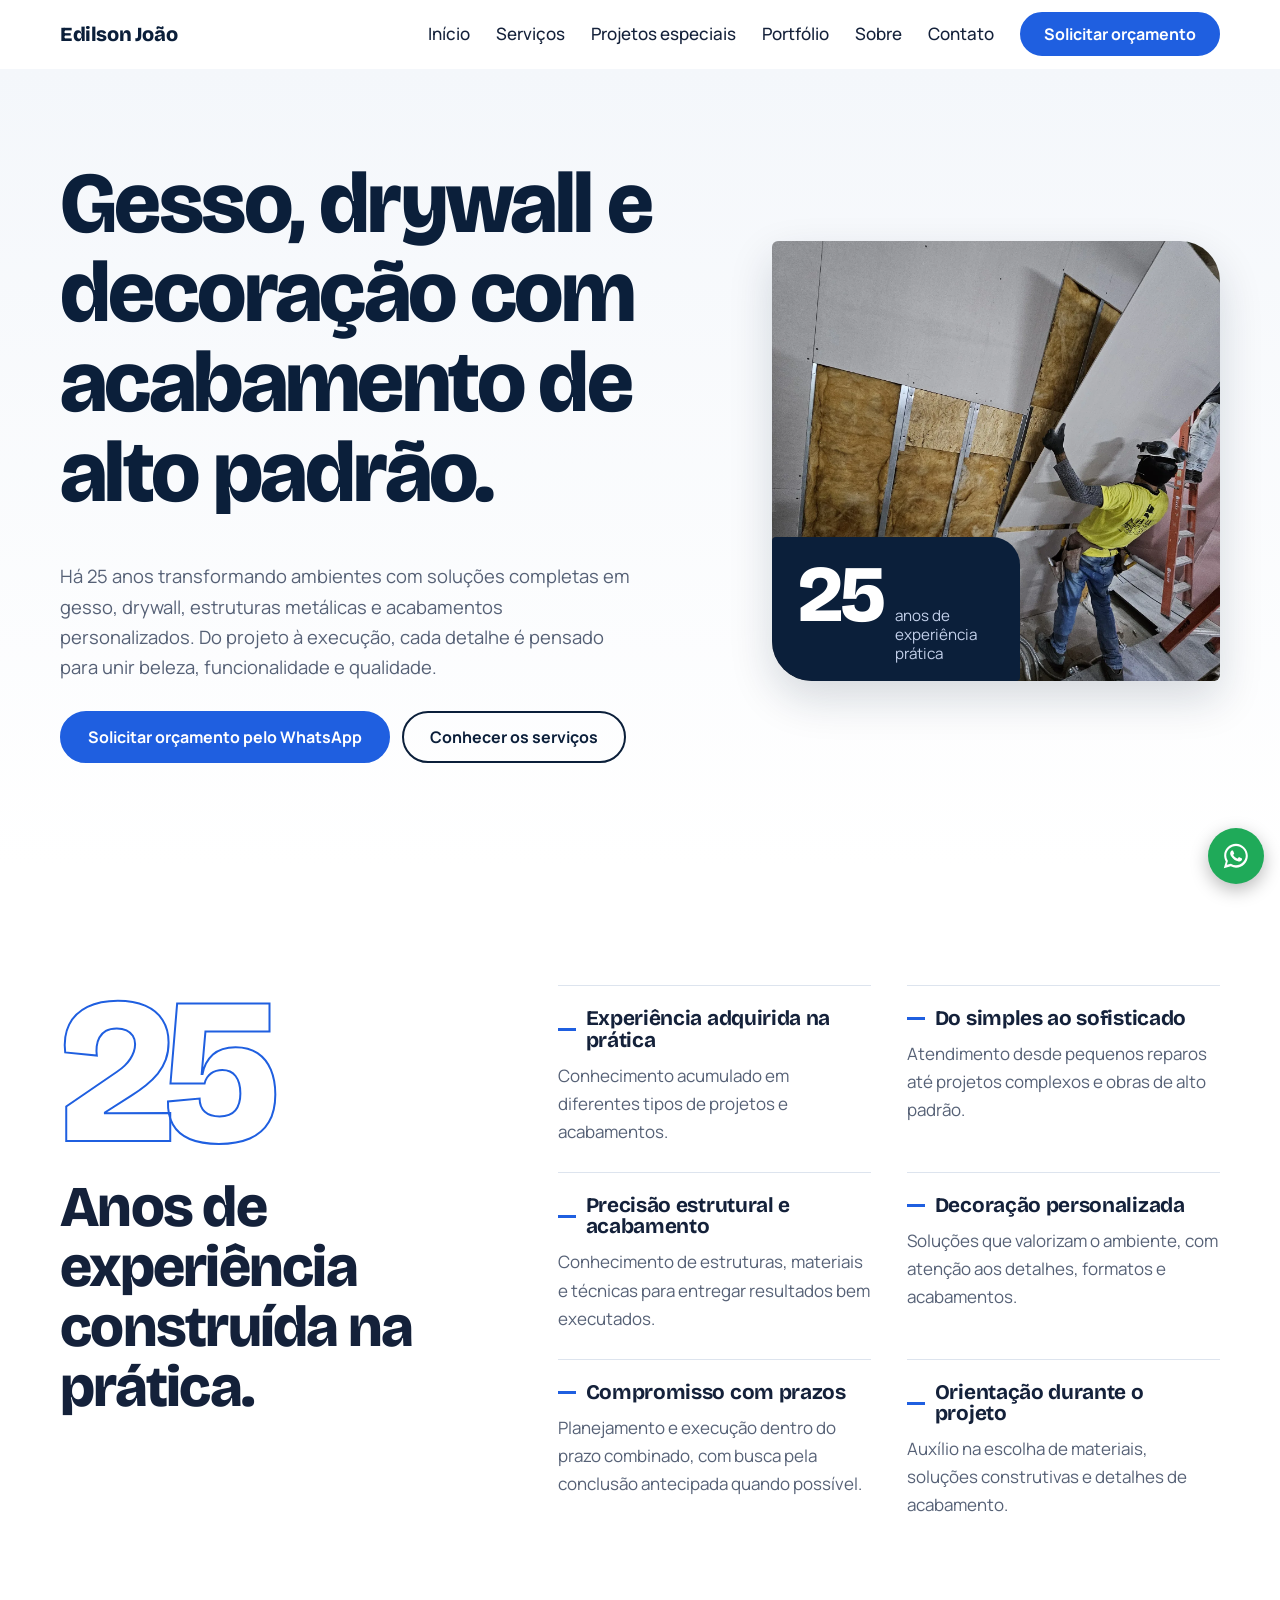
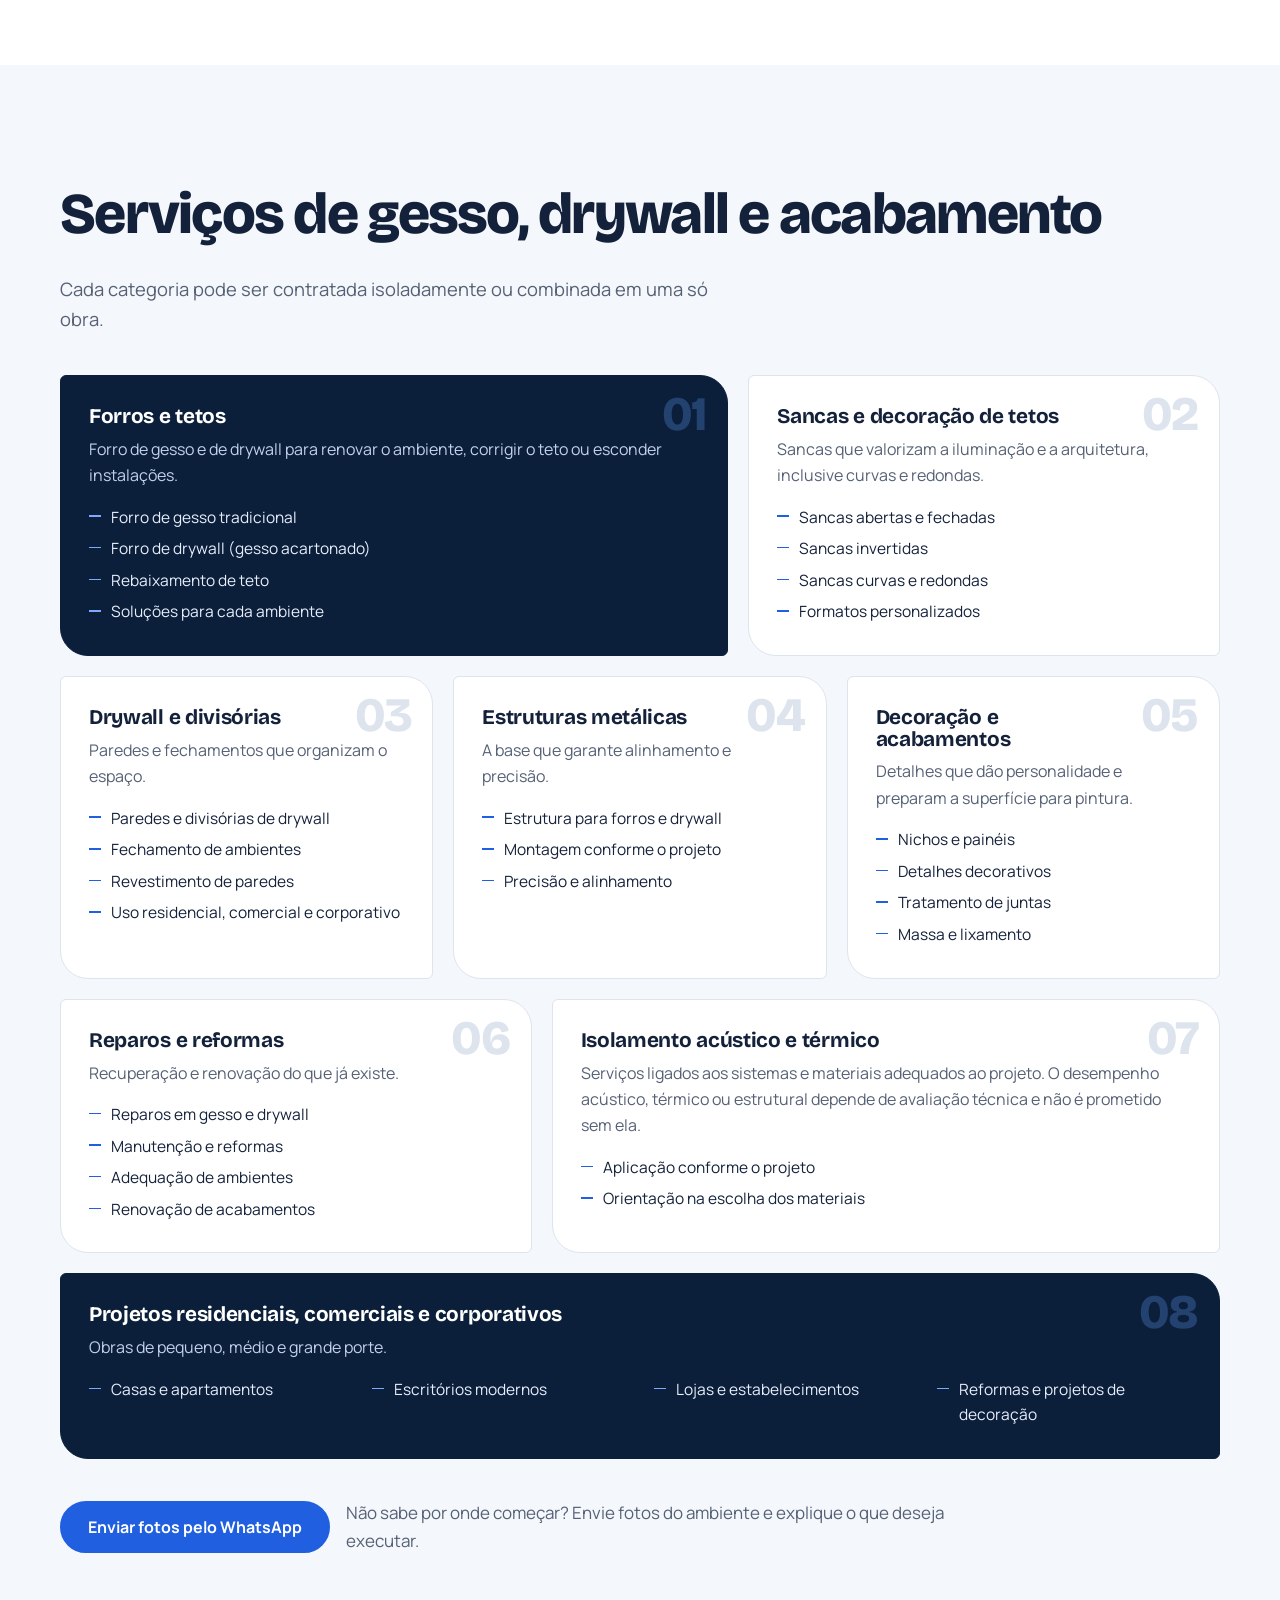
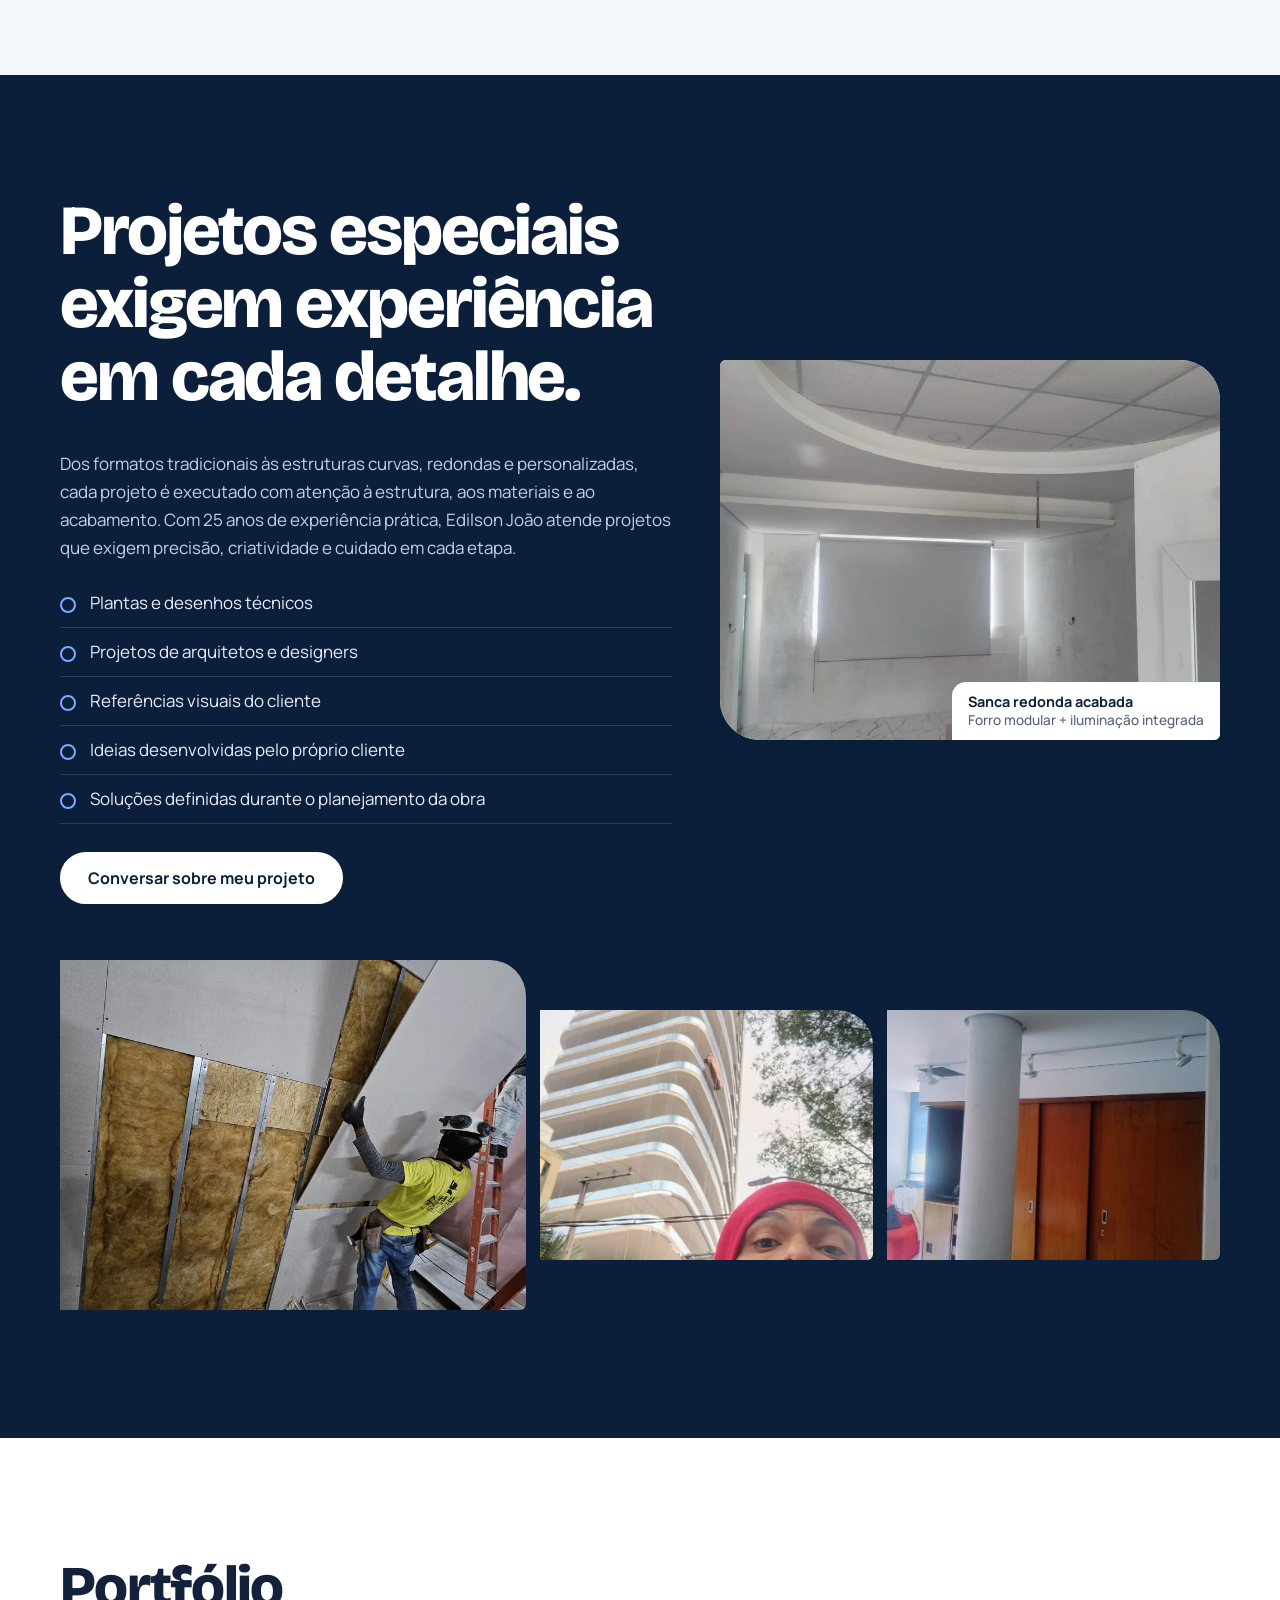
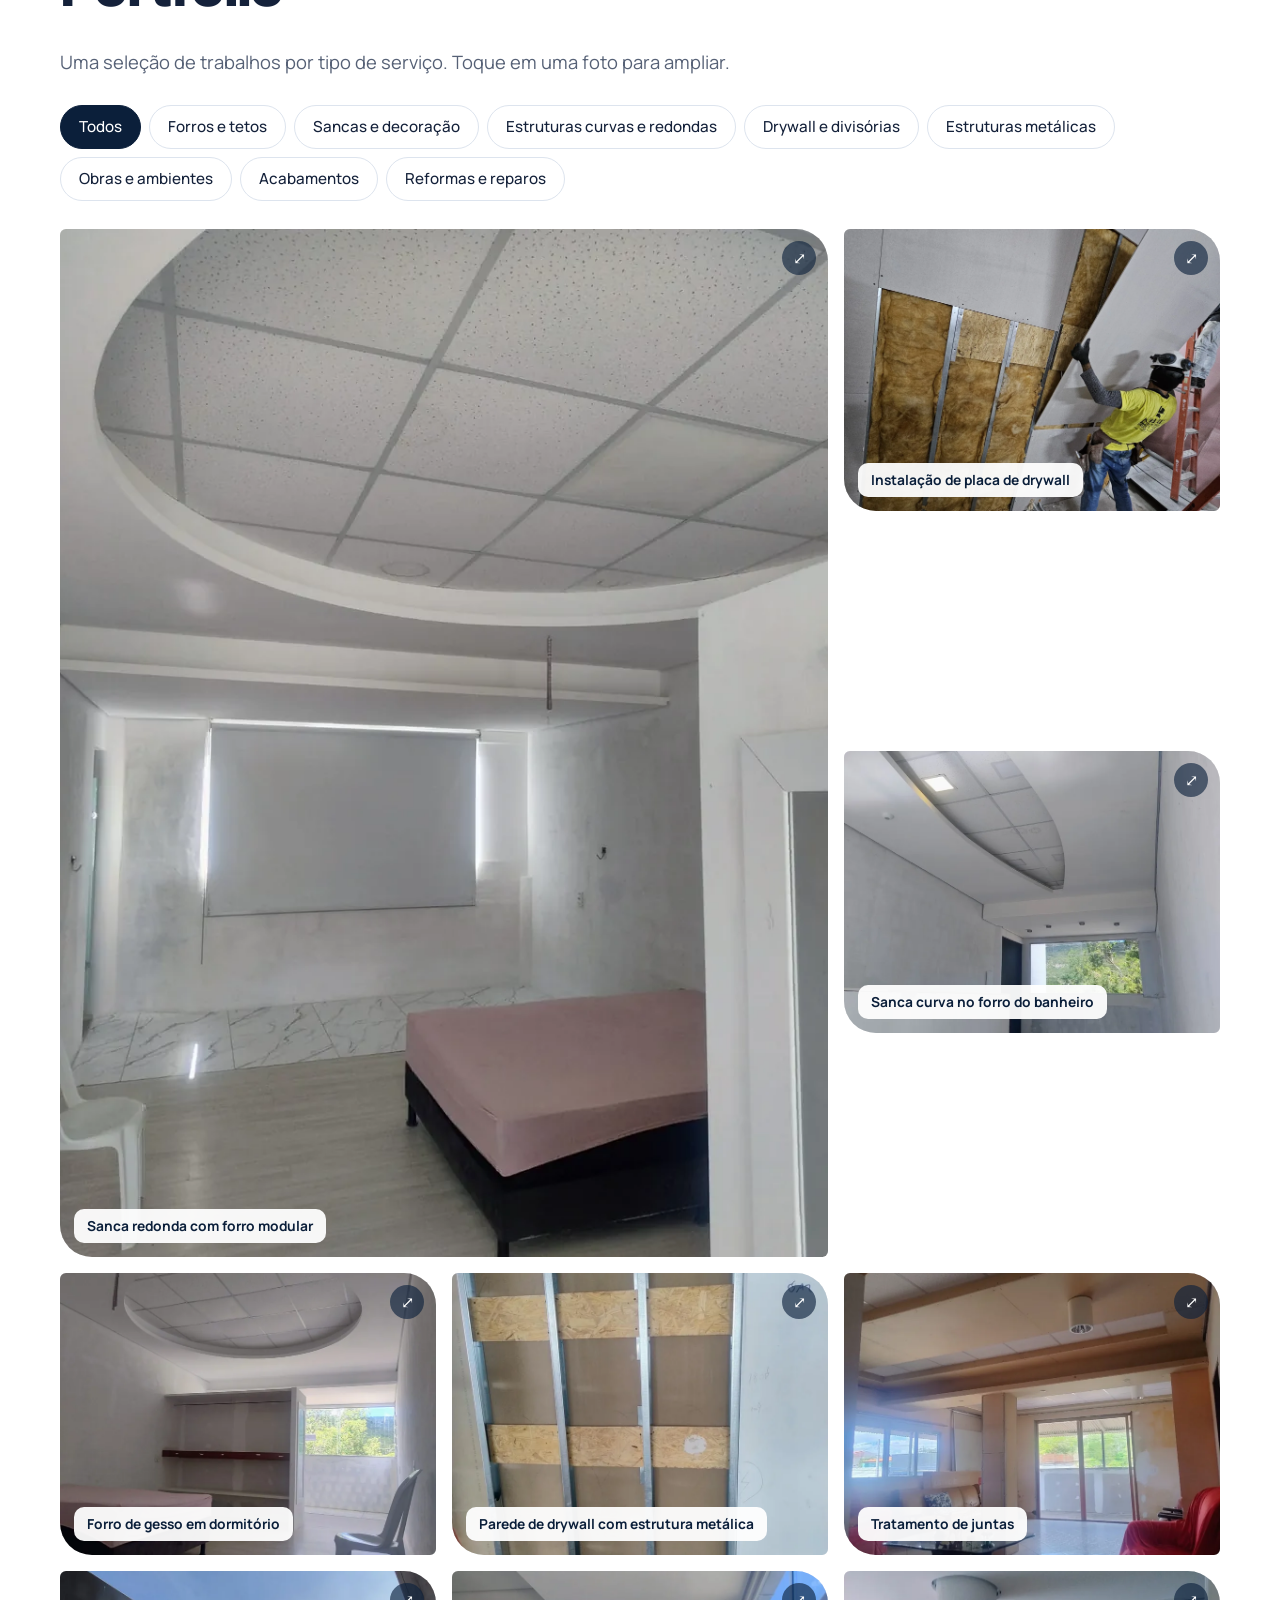
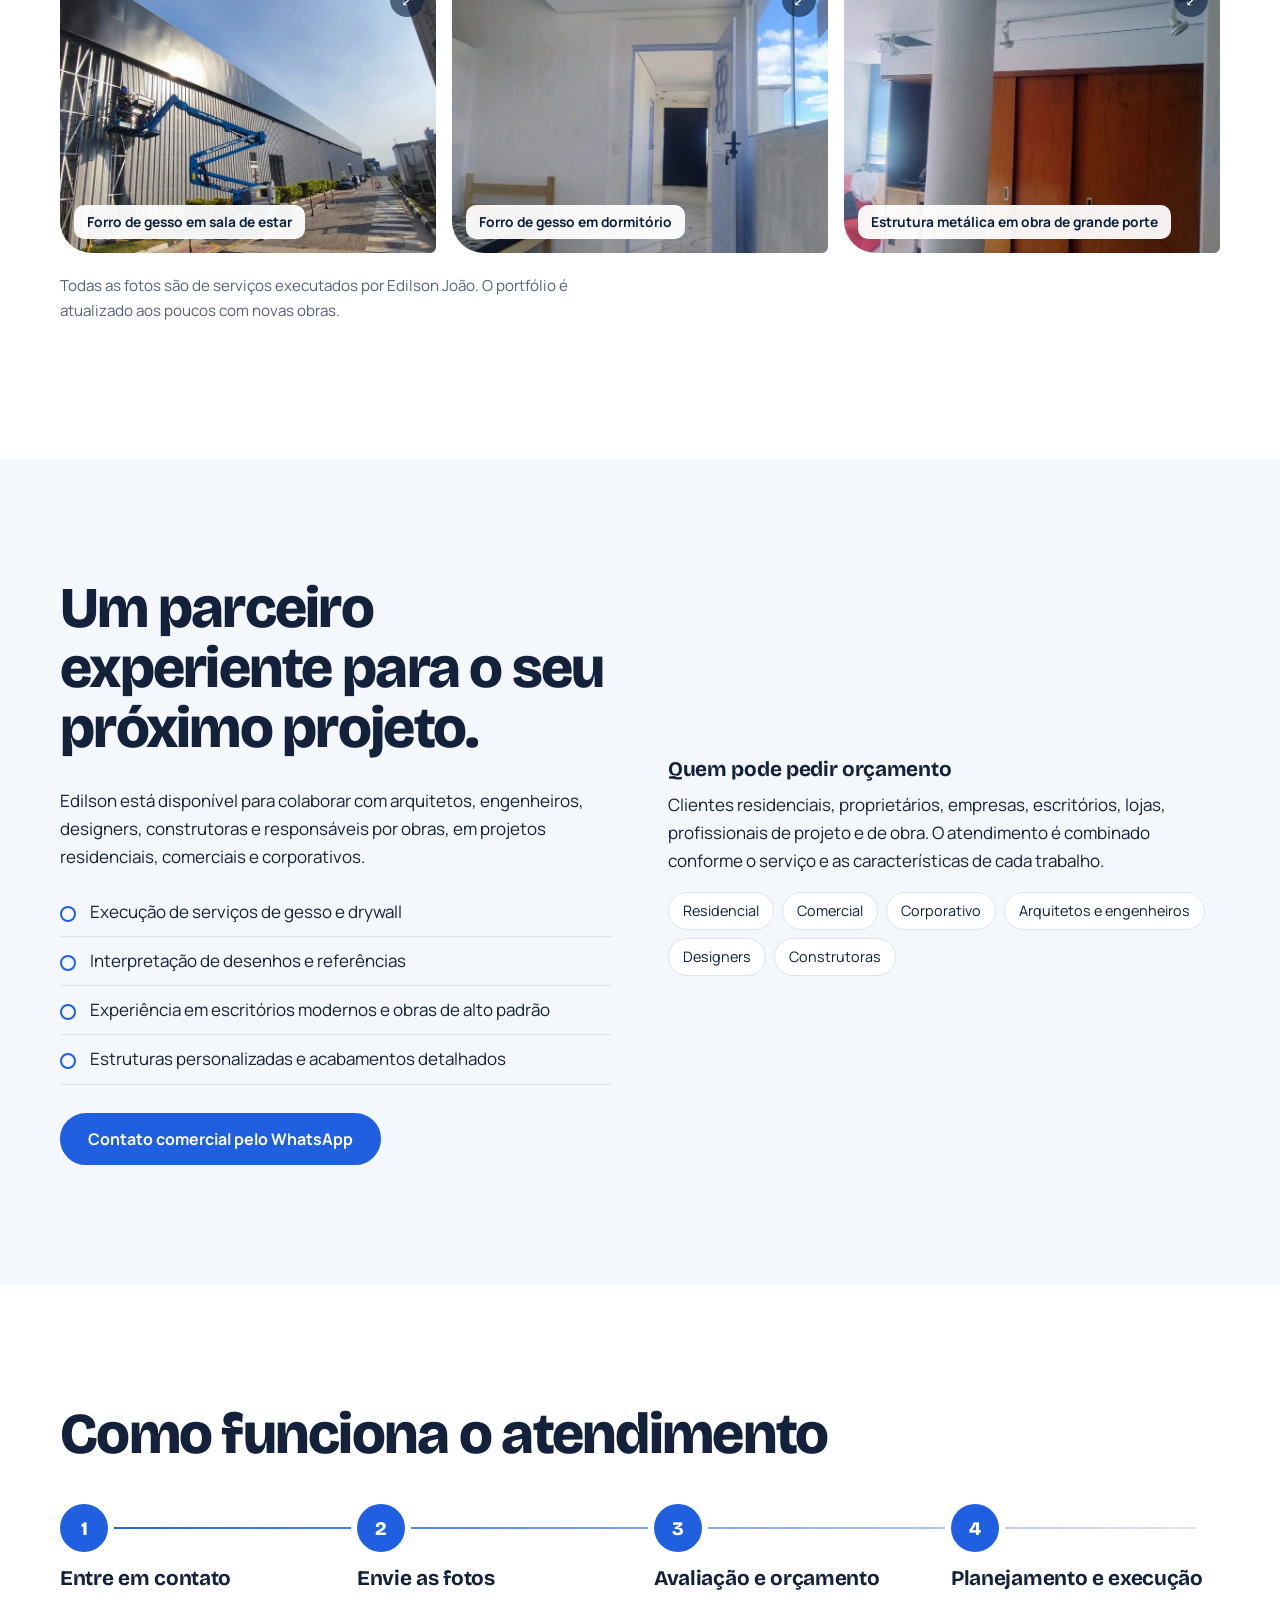
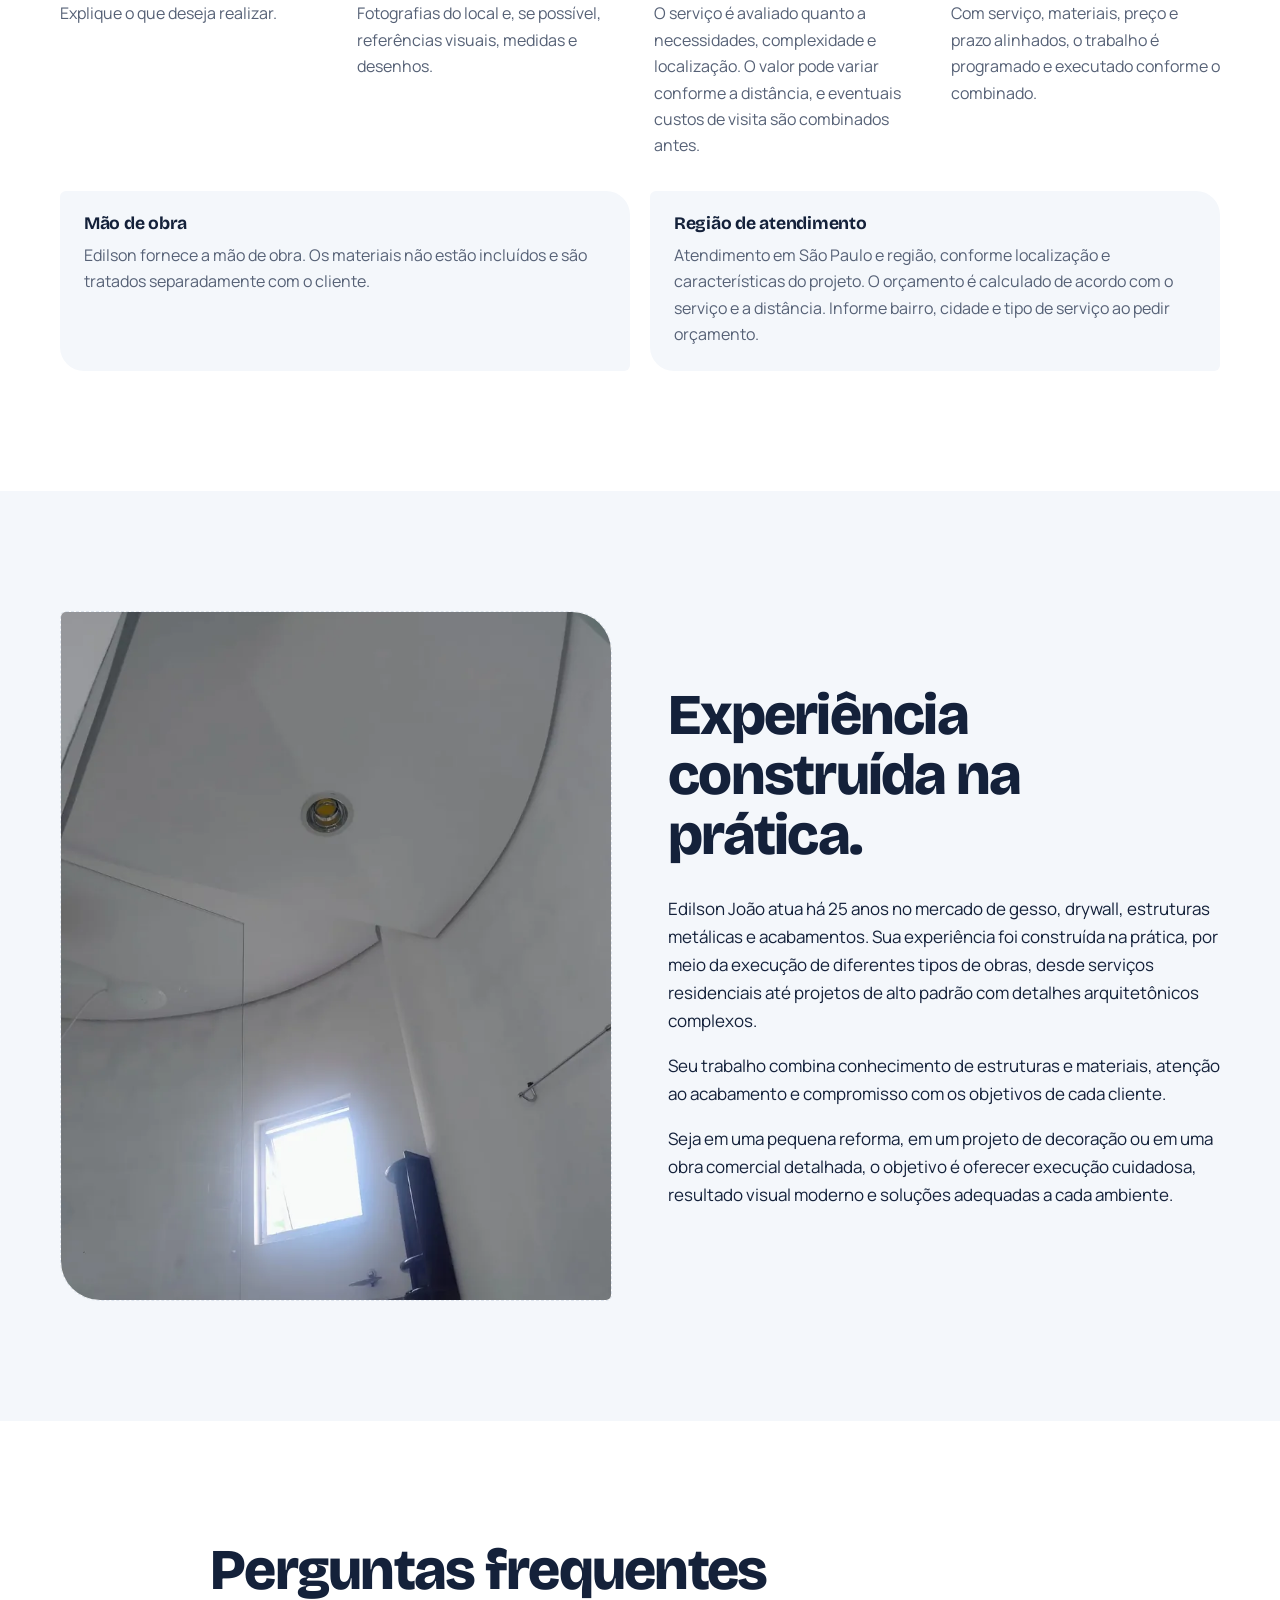
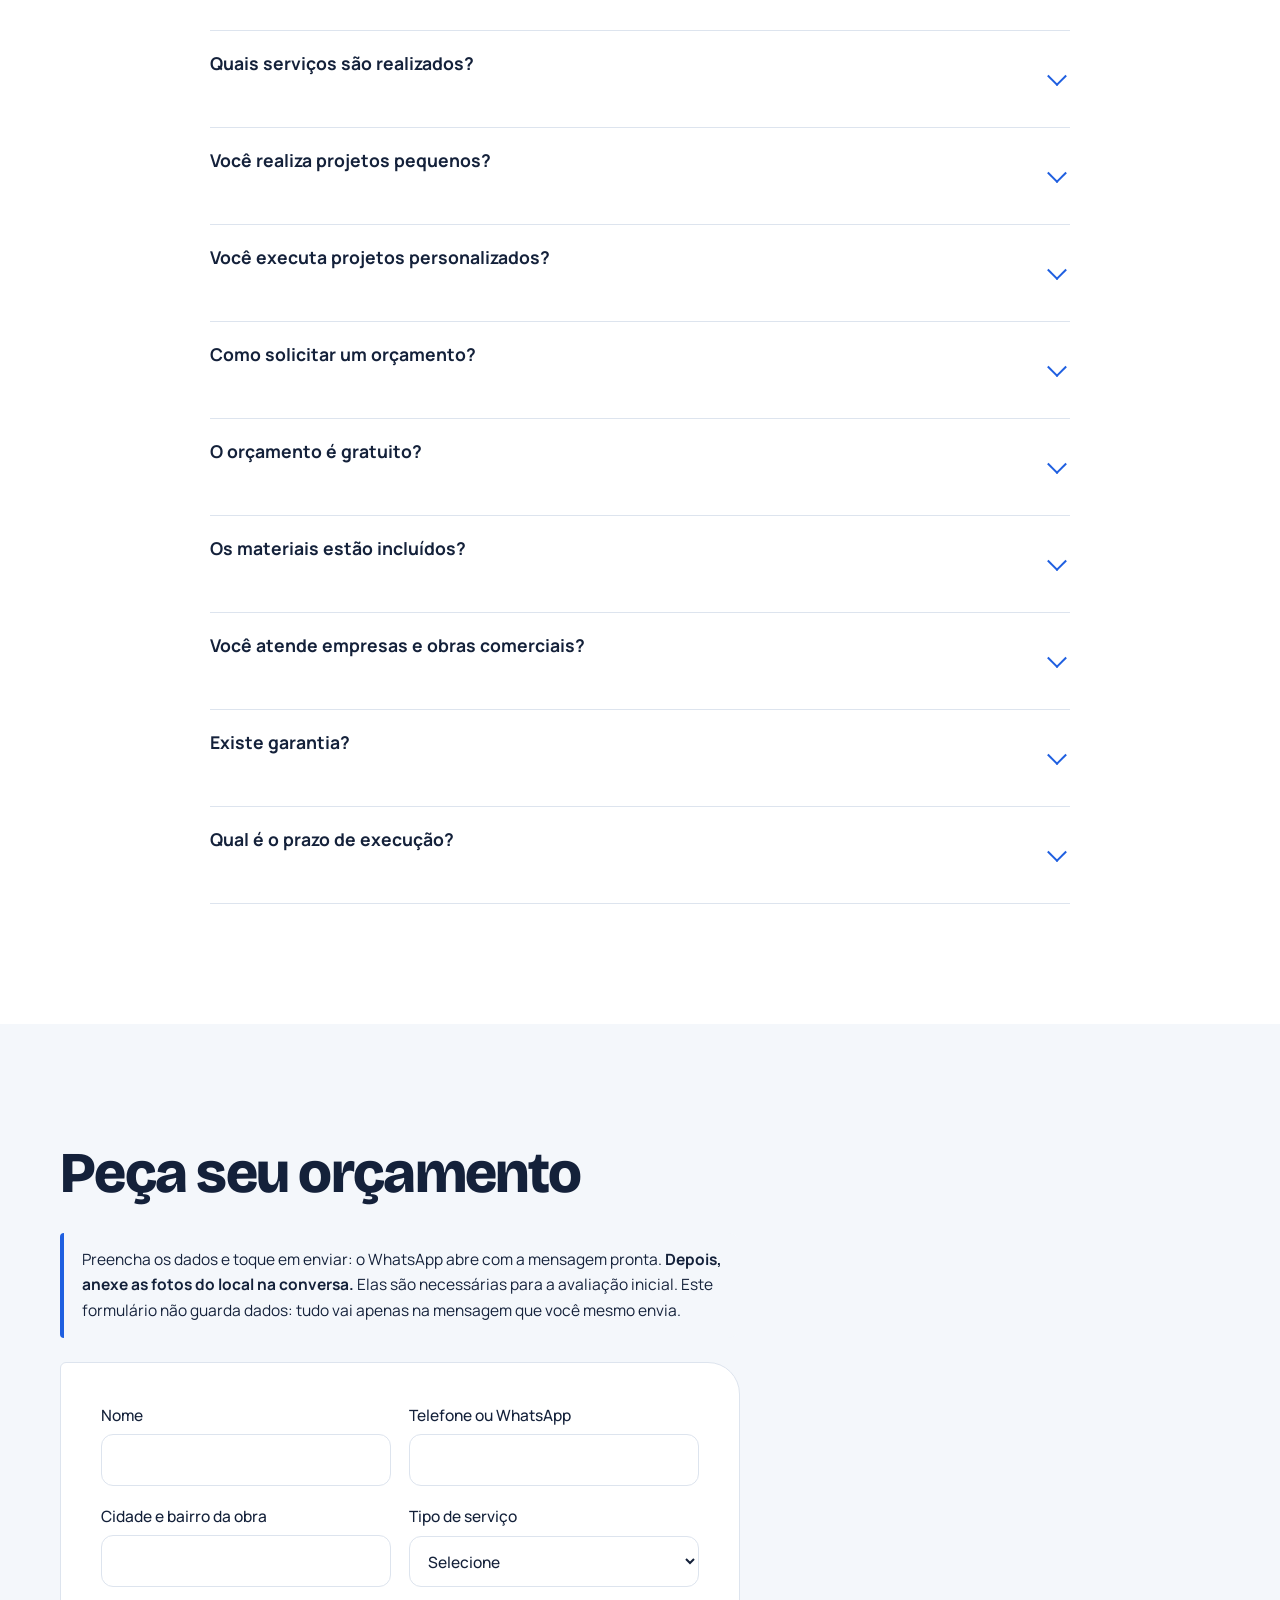
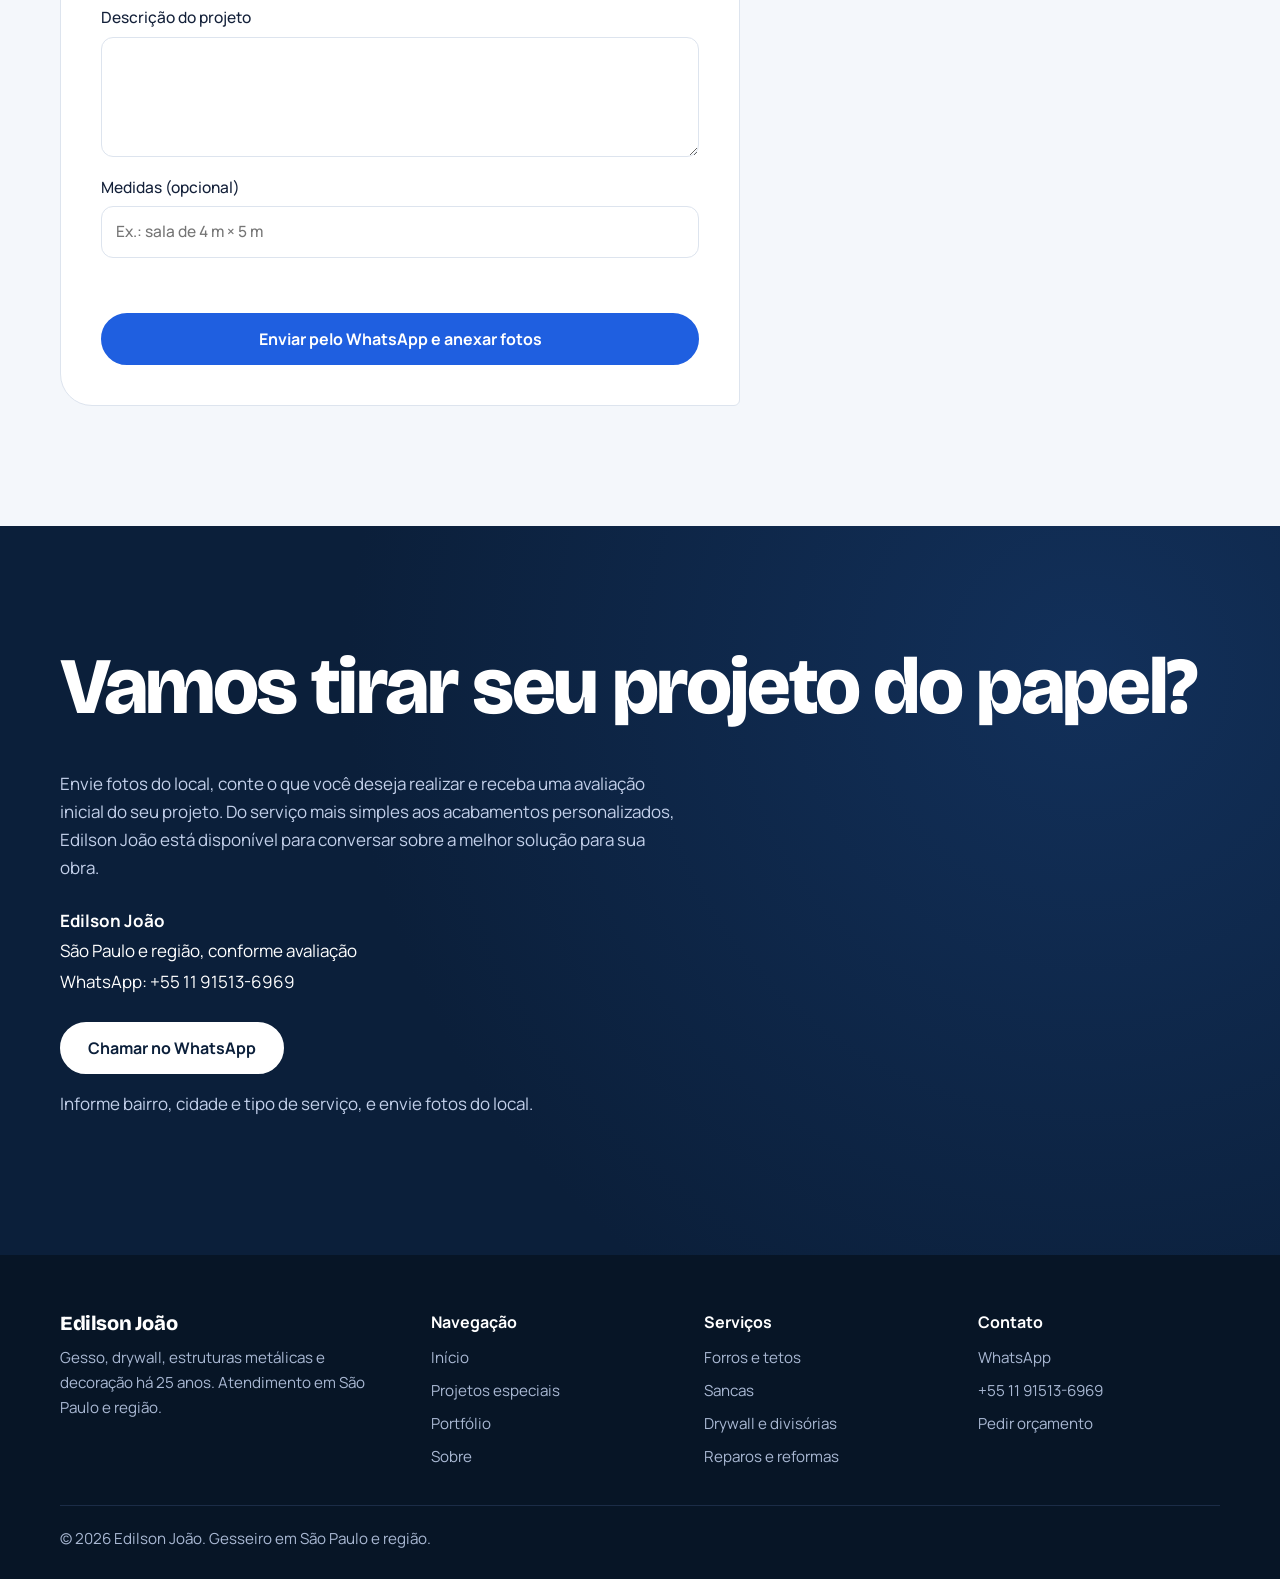
==== index.html @ bc36e425 "Prepara o site para publicacao no GitHub Pages Renomeia a pagina principal para index.html (nome exi" ====
<!DOCTYPE html>
<html lang="pt-BR">
<head>
<meta charset="utf-8">
<meta name="viewport" content="width=device-width, initial-scale=1, viewport-fit=cover">
<title>Edilson João | Gesseiro em São Paulo: gesso, drywall e decoração</title>
<meta name="description" content="Gesseiro em São Paulo com 25 anos de experiência: forro de gesso, drywall, sancas curvas e redondas, estruturas metálicas e acabamento de alto padrão. Peça orçamento pelo WhatsApp.">
<link rel="preconnect" href="https://fonts.googleapis.com">
<link rel="preconnect" href="https://fonts.gstatic.com" crossorigin>
<link href="https://fonts.googleapis.com/css2?family=Bricolage+Grotesque:wght@500;700;800&family=Manrope:wght@400;500;700&display=swap" rel="stylesheet">
<script type="application/ld+json">{"@context":"https://schema.org","@type":"Person","name":"Edilson João","jobTitle":"Gesseiro e profissional de drywall","telephone":"+55 11 91513-6969","areaServed":"São Paulo e região"}</script>
<script>document.documentElement.classList.add("js")</script>
<style>
:root{--navy:#0b1f3a;--navy2:#12305a;--blue:#1f5fe0;--blue-d:#1749b3;--sky:#7fa9ff;--ice:#f4f7fb;--ink:#14213a;--mute:#566176;--line:#dde4ee;--bg:#fff;color-scheme:light;box-sizing:border-box;padding-top:env(safe-area-inset-top,0px);padding-bottom:env(safe-area-inset-bottom,0px)}
*,*::before,*::after{box-sizing:inherit}
html{scroll-behavior:smooth;scroll-padding-top:calc(72px + env(safe-area-inset-top,0px))}
body{margin:0;background:var(--bg);color:var(--ink);font:400 1.0625rem/1.65 Manrope,system-ui,sans-serif;-webkit-text-size-adjust:100%;overflow-x:hidden}
body::before{content:"";position:fixed;inset:0 0 auto;height:env(safe-area-inset-top,0px);background:var(--bg);z-index:30}
h1,h2,h3{font-family:"Bricolage Grotesque",Manrope,sans-serif;line-height:1.04;letter-spacing:-.03em;margin:0 0 .5em}
h1{font-size:clamp(2.5rem,7vw,5.4rem);font-weight:800}
h2{font-size:clamp(2rem,5vw,3.6rem);font-weight:800}
h3{font-size:1.3rem;letter-spacing:-.015em;font-weight:700}
p{margin:0 0 1em;max-width:62ch}
a{color:var(--blue)}
:focus-visible{outline:3px solid var(--sky);outline-offset:3px}
.wrap{width:min(1160px,100% - 48px);margin-inline:auto}
@media(max-width:640px){.wrap{width:min(1160px,100% - 32px)}}
section{padding:clamp(64px,10vw,120px) 0;position:relative}
@media(max-width:640px){section{padding:56px 0}}
.ice{background:var(--ice)}
.dark{background:var(--navy);color:#e8eefb}
.dark h2,.dark h3{color:#fff}.dark p{color:#c3d0ea}
.sub{color:var(--mute);font-size:1.15rem}
.dark .sub{color:#c3d0ea}
.btn{display:inline-flex;align-items:center;justify-content:center;gap:8px;min-height:50px;padding:12px 26px;border-radius:999px;border:2px solid var(--blue);background:var(--blue);color:#fff;font:700 1rem Manrope,sans-serif;text-decoration:none;cursor:pointer;transition:background .25s,transform .25s,box-shadow .25s,color .25s}
.btn:hover{background:var(--blue-d);border-color:var(--blue-d);transform:translateY(-2px);box-shadow:0 10px 24px rgba(31,95,224,.3)}
.btn.ghost{background:transparent;color:var(--navy);border-color:var(--navy)}
.btn.ghost:hover{background:var(--navy);color:#fff;box-shadow:none}
.dark .btn.ghost{color:#fff;border-color:#fff}.dark .btn.ghost:hover{background:#fff;color:var(--navy)}
.btn.light{background:#fff;color:var(--navy);border-color:#fff}.btn.light:hover{background:var(--ice);border-color:var(--ice);box-shadow:0 10px 24px rgba(0,0,0,.25)}
.row{display:flex;flex-wrap:wrap;gap:12px}
/* header */
header{position:sticky;top:env(safe-area-inset-top,0px);z-index:40;background:rgba(255,255,255,.92);backdrop-filter:blur(10px);border-bottom:1px solid transparent;transition:border-color .3s,box-shadow .3s}
header.sc{border-color:var(--line);box-shadow:0 6px 24px rgba(11,31,58,.07)}
.nav{display:flex;align-items:center;justify-content:space-between;min-height:68px;gap:16px}
@media(max-width:640px){.nav{min-height:60px}.brand{font-size:1.12rem}}
.btn{min-height:52px}
@media(max-width:640px){.btn{min-height:54px;padding:14px 22px;font-size:1rem}.row{gap:10px}.row .btn{width:100%}}
.brand{font:800 1.25rem "Bricolage Grotesque",sans-serif;color:var(--navy);text-decoration:none;letter-spacing:-.02em}
nav ul{display:flex;gap:26px;list-style:none;margin:0;padding:0;align-items:center}
nav li{display:flex}
@media(max-width:900px){nav li{display:block}}
nav a:not(.btn){color:var(--ink);text-decoration:none;font-weight:500;position:relative;padding:6px 0}
nav a:not(.btn)::after{content:"";position:absolute;left:0;bottom:0;height:2px;width:100%;background:var(--blue);transform:scaleX(0);transform-origin:left;transition:transform .3s}
nav a:not(.btn):hover::after{transform:scaleX(1)}
nav a.btn{min-height:44px;padding:8px 22px}
.burger{display:none;min-width:48px;min-height:48px;border:1px solid var(--line);background:none;border-radius:12px;color:var(--navy);font-size:1.4rem;cursor:pointer}
@media(max-width:900px){.burger{display:block}nav ul{position:absolute;left:0;right:0;top:100%;background:#fff;border-bottom:1px solid var(--line);box-shadow:0 24px 48px rgba(11,31,58,.14);flex-direction:column;align-items:stretch;gap:0;padding:10px 20px 20px;max-height:calc(100vh - 80px);overflow-y:auto;opacity:0;visibility:hidden;transform:translateY(-10px);transition:opacity .3s,transform .3s,visibility .3s}nav ul.open{opacity:1;visibility:visible;transform:none}nav li a:not(.btn){display:block;padding:15px 0;border-bottom:1px solid var(--line);font-size:1.05rem}nav li:last-of-type a:not(.btn){border-bottom:0}nav a.btn{display:flex;margin-top:14px}}
/* hero */
.hero{padding:clamp(40px,7vw,96px) 0 clamp(56px,8vw,110px);background:linear-gradient(180deg,var(--ice),#fff);overflow:hidden}
.hero-grid{display:grid;grid-template-columns:1.2fr .8fr;gap:40px;align-items:center}
@media(max-width:940px){.hero-grid{grid-template-columns:1fr}}
.hero h1{color:var(--navy)}
.hero .sub{max-width:52ch;margin-bottom:28px}
.art{position:relative;min-height:440px;color:var(--blue)}
@media(max-width:940px){.art{min-height:340px;order:-1;max-height:360px}}
@media(max-width:640px){.hero{padding:24px 0 48px}.art{min-height:0;aspect-ratio:4/3;max-height:none;margin-bottom:26px}.yr{padding:12px 16px;gap:9px}.yr b{font-size:2.6rem}.yr span{font-size:.82rem;max-width:10ch}}
.art svg{position:absolute;inset:0;width:100%;height:100%}
.art.has-img{border-radius:6px 40px 6px 40px;overflow:hidden;background:var(--ice);box-shadow:0 18px 44px rgba(11,31,58,.16)}
.art.img{border-radius:6px 40px 6px 40px;overflow:hidden;background:var(--ice);box-shadow:0 18px 44px rgba(11,31,58,.16)}
.art.img img{position:absolute;inset:0;width:100%;height:100%;object-fit:cover;border-radius:inherit}
.art-cap{position:absolute;right:0;bottom:0;z-index:2;max-width:78%;background:#fff;color:var(--navy);font:700 .9rem/1.35 Manrope,sans-serif;padding:10px 16px;border-radius:14px 0 0 0}
.art-cap span{display:block;font-weight:500;color:var(--mute);font-size:.85rem}
.art.has-img img{width:100%;height:100%;object-fit:cover;position:absolute;inset:0;border-radius:inherit}
.art .grid{stroke:var(--line);stroke-width:1}
.draw{fill:none;stroke:var(--blue);stroke-width:2;stroke-dasharray:1;stroke-dashoffset:1;animation:dr 2.4s .3s cubic-bezier(.3,.7,.2,1) forwards}
.draw.b{stroke:var(--navy);animation-delay:.6s}
@keyframes dr{to{stroke-dashoffset:0}}
.yr{position:absolute;left:0;bottom:0;z-index:2;background:var(--navy);color:#fff;padding:18px 26px;border-radius:4px 28px 4px 28px;display:flex;align-items:baseline;gap:12px}
.yr b{font:800 clamp(3.2rem,8vw,5rem)/1 "Bricolage Grotesque",sans-serif;letter-spacing:-.04em}
.yr span{max-width:11ch;line-height:1.25;font-size:.95rem;color:#c3d0ea}
.tag{position:absolute;right:0;top:8%;max-width:190px;font-size:.8rem;color:var(--mute);border:1.5px dashed var(--line);border-radius:12px;padding:10px 12px;background:rgba(255,255,255,.85)}
.in-up{opacity:0;transform:translateY(22px);animation:up .9s cubic-bezier(.2,.7,.2,1) forwards;animation-delay:var(--d,0s)}
@keyframes up{to{opacity:1;transform:none}}
/* reveal */
.js .rv{opacity:0;transform:translateY(24px);transition:opacity .8s cubic-bezier(.2,.7,.2,1),transform .8s cubic-bezier(.2,.7,.2,1);transition-delay:var(--d,0s)}
.js .rv.in{opacity:1;transform:none}
/* diferenciais */
.dif-grid{display:grid;grid-template-columns:.8fr 1.2fr;gap:56px;align-items:start}
@media(max-width:900px){.dif-grid{grid-template-columns:1fr;gap:32px}}
.big{font:800 clamp(7rem,18vw,13rem)/.85 "Bricolage Grotesque",sans-serif;letter-spacing:-.06em;color:transparent;-webkit-text-stroke:2px var(--blue);margin:0 0 16px}
.dl{display:grid;grid-template-columns:1fr 1fr;gap:0 36px}
@media(max-width:560px){.dl{grid-template-columns:1fr}}
.dl div{border-top:1px solid var(--line);padding:22px 0 26px}
.dl h3{display:flex;gap:10px;align-items:center}
.dl h3::before{content:"";width:18px;height:3px;background:var(--blue);flex:none}
.dl p{color:var(--mute);margin:0}
/* serviços */
.sg{display:grid;grid-template-columns:repeat(12,1fr);gap:20px;margin:40px 0}
.svc{grid-column:span 4;position:relative;background:#fff;border:1px solid var(--line);border-radius:6px 28px 6px 28px;padding:30px 28px;transition:transform .35s,border-color .35s,box-shadow .35s;overflow:hidden}
.svc:hover{transform:translateY(-6px);border-color:var(--blue);box-shadow:0 18px 40px rgba(11,31,58,.12)}
.svc.s7{grid-column:span 7}.svc.s5{grid-column:span 5}.svc.s12{grid-column:span 12}
.svc .n{position:absolute;right:22px;top:14px;font:800 3rem/1 "Bricolage Grotesque",sans-serif;color:var(--line);letter-spacing:-.04em}
.svc h3{max-width:80%;margin-bottom:.4em}
.svc p{color:var(--mute);font-size:1rem}
.svc ul{margin:0;padding:0;list-style:none;font-size:.97rem;display:grid;gap:6px}
.svc li{padding-left:22px;position:relative}
.svc li::before{content:"";position:absolute;left:0;top:.7em;width:12px;height:1.5px;background:var(--blue)}
.svc.k{background:var(--navy);border-color:var(--navy);color:#e8eefb}
.svc.k h3{color:#fff}.svc.k p{color:#c3d0ea}.svc.k .n{color:#24426f}.svc.k li::before{background:var(--sky)}
.svc.s12 ul{grid-template-columns:repeat(auto-fit,minmax(220px,1fr));gap:6px 28px}
@media(max-width:860px){.svc,.svc.s7,.svc.s5{grid-column:span 12}}
.cta-line{display:flex;flex-wrap:wrap;gap:16px;align-items:center}
.cta-line p{margin:0;color:var(--mute)}
@media(max-width:640px){.cta-line{flex-direction:column;align-items:stretch;gap:12px}.cta-line .btn{width:100%}}
/* especiais */
.sp{display:grid;grid-template-columns:1.1fr .9fr;gap:48px;align-items:center}
@media(max-width:900px){.sp{grid-template-columns:1fr}}
.sp h2{font-size:clamp(2.2rem,5.6vw,4.4rem)}
.sp .art{color:var(--sky);min-height:380px}
.sp .art.img{min-width:0}
@media(max-width:640px){.sp .art{min-height:0;aspect-ratio:4/3;margin-bottom:12px}.sp{row-gap:40px}.sp h2{font-size:clamp(1.9rem,8vw,2.6rem)}}
.sp>*{min-width:0}
.dif-grid>*,.hero-grid>*,.split>*{min-width:0}
.dark .draw{stroke:var(--sky)}.dark .draw.b{stroke:#fff}
.list{list-style:none;padding:0;margin:0 0 28px}
.list li{padding:10px 0 10px 30px;position:relative;border-bottom:1px solid rgba(255,255,255,.14)}
.list li::before{content:"";position:absolute;left:0;top:1.05em;width:16px;height:16px;border:2px solid var(--sky);border-radius:50%}
.ice .list li,.light .list li{border-color:var(--line)}
.ice .list li::before{border-color:var(--blue)}
.wide{margin-top:56px;aspect-ratio:21/8;min-height:180px;border:1.5px dashed rgba(127,169,255,.55);border-radius:6px 36px 6px 36px;display:grid;place-items:center;text-align:center;padding:20px;color:#9fb6e0;background:rgba(255,255,255,.03)}
.wide img{width:100%;height:100%;object-fit:cover;border-radius:inherit}
.wide.has-img{display:grid;grid-template-columns:1.4fr 1fr 1fr;gap:14px;padding:0;border:0;background:none;aspect-ratio:auto;min-height:0;margin-top:56px}
.wide.has-img img{height:100%;border-radius:0;aspect-ratio:4/3}
@media(max-width:860px){.wide.has-img{grid-template-columns:1fr 1fr}.wide.has-img img:first-child{grid-column:1/-1;aspect-ratio:16/9;border-radius:6px 36px 0 0}.wide.has-img img:nth-child(2){border-radius:0 0 0 36px}.wide.has-img img:nth-child(3){border-radius:0 0 36px 0}}
@media(max-width:520px){.wide.has-img{grid-template-columns:1fr}.wide.has-img img:first-child{aspect-ratio:4/3;border-radius:6px 36px 0 0}.wide.has-img img:nth-child(2){border-radius:0}.wide.has-img img:nth-child(3){border-radius:0 0 6px 36px}}
.wide.has-img img:first-child{border-radius:6px 0 0 36px}
.wide.has-img img:last-child{border-radius:0 36px 6px 0}
@media(max-width:700px){.wide.has-img{grid-template-columns:1fr;grid-template-rows:1.4fr 1fr}
.wide.has-img img:first-child{border-radius:6px 36px 0 0}.wide.has-img img:last-child{border-radius:0 0 6px 36px}}
/* portfólio */
.filters{display:flex;flex-wrap:wrap;gap:8px;margin:28px 0}
@media(max-width:700px){.filters{flex-wrap:nowrap;overflow-x:auto;padding-bottom:10px;margin:20px 0 24px;scrollbar-width:none;-webkit-overflow-scrolling:touch}.filters::-webkit-scrollbar{display:none}.filters button{flex:0 0 auto}}
.filters button{min-height:44px;padding:8px 18px;border-radius:999px;border:1px solid var(--line);background:#fff;color:var(--ink);font:500 .95rem Manrope,sans-serif;cursor:pointer;transition:background .25s,color .25s,border-color .25s}
.filters button:hover{border-color:var(--blue)}
.filters button[aria-pressed="true"]{background:var(--navy);border-color:var(--navy);color:#fff}
.gallery{display:grid;grid-template-columns:repeat(2,1fr);gap:20px}
@media(max-width:700px){.gallery{grid-template-columns:1fr;gap:16px}}
@media(min-width:900px){.gallery{grid-template-columns:repeat(3,1fr);gap:16px}}
.pf{position:relative;aspect-ratio:4/3;border-radius:6px 32px 6px 32px;overflow:hidden;border:0;padding:0;font:inherit;text-align:left;animation:up .6s both}
.pf:first-child:nth-last-child(n+3){grid-column:span 2;grid-row:span 2;aspect-ratio:1/1}
@media(min-width:900px){.pf:first-child:nth-last-child(n+3){grid-column:span 2;grid-row:span 2;aspect-ratio:auto}}
@media(max-width:700px){.pf:first-child:nth-last-child(n+3){grid-column:auto;grid-row:auto;aspect-ratio:4/3}}
.pf.ph{background:linear-gradient(135deg,var(--ice),#e6edf8);color:var(--blue);border:1.5px dashed var(--line)}
.pf svg{position:absolute;inset:0;width:100%;height:100%}
.pf svg *{fill:none;stroke:currentColor;stroke-width:1.5;opacity:.55}
.pf .cap{position:absolute;left:18px;bottom:16px;right:18px;background:#fff;border:1px solid var(--line);border-radius:12px;padding:10px 14px;font-size:.9rem;color:var(--mute)}
.pf .cap b{display:block;color:var(--navy)}
.pf img{width:100%;height:100%;object-fit:cover;transition:transform .6s}
button.pf{cursor:zoom-in}button.pf:hover img{transform:scale(1.05)}
.pf .pf-tag{position:absolute;left:14px;bottom:14px;z-index:2;background:rgba(255,255,255,.94);color:var(--navy);font:700 .86rem/1.3 Manrope,sans-serif;padding:8px 13px;border-radius:10px;max-width:calc(100% - 28px)}
.pf .pf-zoom{position:absolute;right:12px;top:12px;z-index:2;width:34px;height:34px;border-radius:50%;background:rgba(11,31,58,.62);color:#fff;display:grid;place-items:center;font-size:1rem;line-height:1}
@media(max-width:700px){.pf .pf-tag{font-size:.82rem;padding:7px 11px}.pf .pf-zoom{display:none}}
.note{font-size:.95rem;color:var(--mute);margin-top:20px}
dialog{border:0;padding:0;border-radius:16px;max-width:min(920px,94vw);background:#fff}
dialog::backdrop{background:rgba(5,12,25,.9)}
dialog img{display:block;max-width:100%;max-height:80vh}
dialog form{padding:8px;text-align:right}
@media(max-width:700px){dialog{max-width:94vw}dialog img{max-height:78vh}dialog form{padding:6px 8px 2px}dialog form .btn{width:auto;min-height:38px;padding:6px 18px;font-size:.9rem}}
/* empresas / sobre */
.split{display:grid;grid-template-columns:1fr 1fr;gap:56px;align-items:center}
@media(max-width:900px){.split{grid-template-columns:1fr;gap:32px}}
@media(max-width:640px){.ph-box{aspect-ratio:4/3}}
.ph-box{aspect-ratio:4/5;border:1.5px dashed var(--line);border-radius:6px 40px 6px 40px;background:#fff;display:grid;place-items:center;text-align:center;padding:24px;color:var(--mute);position:relative;overflow:hidden}
.ph-box svg{position:absolute;inset:0;width:100%;height:100%;color:var(--blue)}
.ph-box svg *{fill:none;stroke:currentColor;opacity:.3}
.ph-box span{position:relative;background:#fff;padding:8px 14px;border-radius:12px;border:1px solid var(--line);font-size:.9rem}
.ph-box img{position:absolute;inset:0;width:100%;height:100%;object-fit:cover}
.pill{display:inline-block;background:#fff;border:1px solid var(--line);border-radius:999px;padding:6px 14px;font-size:.9rem;margin:0 8px 8px 0;color:var(--navy)}
/* passos */
.steps{position:relative;display:grid;grid-template-columns:repeat(4,1fr);gap:28px;list-style:none;padding:0;margin:40px 0 32px;counter-reset:s}
.steps::before{content:"";position:absolute;top:23px;left:23px;right:23px;height:2px;background:linear-gradient(90deg,var(--blue),var(--line))}
.steps li{counter-increment:s;position:relative;padding-top:64px}
.steps li::before{content:counter(s);position:absolute;top:0;left:0;width:48px;height:48px;border-radius:50%;background:var(--blue);color:#fff;display:grid;place-items:center;font:800 1.2rem "Bricolage Grotesque",sans-serif;box-shadow:0 0 0 6px #fff}
.steps p{color:var(--mute);margin:0;font-size:1rem}
@media(max-width:860px){.steps{grid-template-columns:1fr;gap:24px}.steps::before{top:0;bottom:0;left:23px;right:auto;width:2px;height:auto}.steps li{padding:6px 0 0 70px}}
@media(max-width:640px){.steps li{padding:4px 0 0 62px}.steps li::before{width:42px;height:42px;font-size:1.05rem}.steps::before{left:20px}}
.info{display:grid;grid-template-columns:1fr 1fr;gap:20px}
@media(max-width:700px){.info{grid-template-columns:1fr}}
.info div{background:var(--ice);border-radius:6px 24px 6px 24px;padding:24px}
.info h3{font-size:1.1rem}.info p{margin:0;color:var(--mute);font-size:1rem}
/* faq */
details{border-top:1px solid var(--line)}
details:last-of-type{border-bottom:1px solid var(--line)}
summary{cursor:pointer;font:700 1.1rem Manrope,sans-serif;padding:20px 48px 20px 0;list-style:none;position:relative;min-height:56px;transition:color .25s}
@media(max-width:640px){summary{font-size:1.05rem;padding:18px 40px 18px 0;min-height:60px}}
summary:hover{color:var(--blue)}
summary::-webkit-details-marker{display:none}
summary::after{content:"";position:absolute;right:6px;top:50%;width:12px;height:12px;border-right:2px solid var(--blue);border-bottom:2px solid var(--blue);transform:translateY(-70%) rotate(45deg);transition:transform .3s}
details[open] summary::after{transform:translateY(-30%) rotate(-135deg)}
details p{color:var(--mute);animation:up .4s both}
/* form */
form.orc{display:grid;gap:18px;max-width:680px;background:#fff;border:1px solid var(--line);border-radius:6px 32px 6px 32px;padding:clamp(22px,4vw,40px)}
@media(max-width:640px){form.orc{padding:20px 18px;gap:16px}form.orc .btn{width:100%}}
.two{display:grid;grid-template-columns:1fr 1fr;gap:18px}
@media(max-width:560px){.two{grid-template-columns:1fr}}
label{display:grid;gap:6px;font-weight:500;font-size:.97rem}
input,select,textarea{font:inherit;color:var(--ink);background:#fff;border:1.5px solid var(--line);border-radius:12px;padding:12px 14px;min-height:50px;width:100%;transition:border-color .2s,box-shadow .2s}
@media(max-width:640px){input,select,textarea{font-size:16px;min-height:52px}}
input:focus,select:focus,textarea:focus{outline:0;border-color:var(--blue);box-shadow:0 0 0 4px rgba(31,95,224,.18)}
[aria-invalid="true"]{border-color:#c0392b!important}
textarea{min-height:120px;resize:vertical}
.err{color:#b3261e;font-size:.95rem;min-height:1.3em;font-weight:500}
.alert{background:var(--ice);border-left:4px solid var(--blue);padding:14px 18px;border-radius:4px 12px 12px 4px;font-size:.97rem;max-width:680px;margin-bottom:24px}
/* contato / footer */
.contact{background:radial-gradient(circle at 85% 20%,var(--navy2),var(--navy) 60%);overflow:hidden}
@media(max-width:640px){.contact{padding-bottom:calc(72px + env(safe-area-inset-bottom,0px))}}
.contact .btn.light{width:auto}
@media(max-width:640px){.contact .btn.light{width:100%}}
.contact .big2{font-size:clamp(2.4rem,6.5vw,5rem)}
.contact .ci{margin:24px 0;line-height:1.8;color:#fff}
footer{background:#071526;color:#a9b8d3;padding:56px 0 28px;font-size:.95rem}
.fg{display:grid;grid-template-columns:1.4fr 1fr 1fr 1fr;gap:32px;margin-bottom:36px}
@media(max-width:800px){.fg{grid-template-columns:1fr 1fr;gap:28px}}@media(max-width:480px){.fg{grid-template-columns:1fr;gap:24px}}
footer h4{color:#fff;margin:0 0 12px;font:700 1rem Manrope,sans-serif}
footer ul{list-style:none;margin:0;padding:0;display:grid;gap:8px}
footer a{color:#a9b8d3;text-decoration:none}footer a:hover{color:#fff;text-decoration:underline}
footer .brand{color:#fff;display:block;margin-bottom:10px}
.copy{border-top:1px solid #1b2c47;padding-top:20px}
.fab{position:fixed;right:max(16px,env(safe-area-inset-right,0px));bottom:calc(16px + env(safe-area-inset-bottom,0px));z-index:35;width:56px;height:56px;border-radius:50%;background:#1faa59;display:grid;place-items:center;box-shadow:0 6px 18px rgba(0,0,0,.28);transition:transform .25s}
@media(max-width:640px){.fab{width:54px;height:54px;right:max(14px,env(safe-area-inset-right,0px));bottom:calc(14px + env(safe-area-inset-bottom,0px))}}
.fab:hover{transform:scale(1.08)}
.fab svg{width:30px;height:30px;fill:#fff}
@media(prefers-reduced-motion:reduce){html{scroll-behavior:auto}*,*::before,*::after{animation:none!important;transition:none!important}.js .rv,.in-up{opacity:1!important;transform:none!important}.draw{stroke-dashoffset:0!important}}
</style>
</head>
<body>
<header id="top">
<div class="wrap nav">
<a class="brand" href="#inicio">Edilson João</a>
<button class="burger" aria-label="Abrir menu" aria-expanded="false" aria-controls="menu">☰</button>
<nav aria-label="Principal"><ul id="menu">
<li><a href="#inicio">Início</a></li><li><a href="#servicos">Serviços</a></li><li><a href="#especiais">Projetos especiais</a></li><li><a href="#portfolio">Portfólio</a></li><li><a href="#sobre">Sobre</a></li><li><a href="#contato">Contato</a></li>
<li><a class="btn wa" data-msg="geral" href="https://wa.me/5511915136969">Solicitar orçamento</a></li>
</ul></nav>
</div>
</header>

<main>
<section class="hero" id="inicio">
<div class="wrap hero-grid">
<div>
<h1 class="in-up">Gesso, drywall e decoração com acabamento de alto padrão.</h1>
<p class="sub in-up" style="--d:.15s">Há 25 anos transformando ambientes com soluções completas em gesso, drywall, estruturas metálicas e acabamentos personalizados. Do projeto à execução, cada detalhe é pensado para unir beleza, funcionalidade e qualidade.</p>
<div class="row in-up" style="--d:.3s"><a class="btn wa" data-msg="geral" href="https://wa.me/5511915136969">Solicitar orçamento pelo WhatsApp</a><a class="btn ghost" href="#servicos">Conhecer os serviços</a></div>
</div>
<div class="art in-up has-img" style="--d:.2s">
<picture>
<source media="(max-width:640px)" srcset="assets/241490-480.webp">
<source media="(max-width:1100px)" srcset="assets/241490-800.webp">
<img src="assets/241490-1600.webp" alt="Edilson João instalando placa de gesso acartonado em parede com estrutura metálica" width="1204" height="1600" loading="eager" fetchpriority="high" decoding="async">
</picture>
<div class="yr"><b id="cnt">25</b><span>anos de experiência prática</span></div>
</div>
</div>
</section>

<section aria-labelledby="dif-t">
<div class="wrap dif-grid">
<div class="rv"><p class="big" aria-hidden="true">25</p><h2 id="dif-t">Anos de experiência construída na prática.</h2></div>
<div class="dl">
<div class="rv"><h3>Experiência adquirida na prática</h3><p>Conhecimento acumulado em diferentes tipos de projetos e acabamentos.</p></div>
<div class="rv" style="--d:.08s"><h3>Do simples ao sofisticado</h3><p>Atendimento desde pequenos reparos até projetos complexos e obras de alto padrão.</p></div>
<div class="rv"><h3>Precisão estrutural e acabamento</h3><p>Conhecimento de estruturas, materiais e técnicas para entregar resultados bem executados.</p></div>
<div class="rv" style="--d:.08s"><h3>Decoração personalizada</h3><p>Soluções que valorizam o ambiente, com atenção aos detalhes, formatos e acabamentos.</p></div>
<div class="rv"><h3>Compromisso com prazos</h3><p>Planejamento e execução dentro do prazo combinado, com busca pela conclusão antecipada quando possível.</p></div>
<div class="rv" style="--d:.08s"><h3>Orientação durante o projeto</h3><p>Auxílio na escolha de materiais, soluções construtivas e detalhes de acabamento.</p></div>
</div>
</div>
</section>

<section class="ice" id="servicos" aria-labelledby="sv-t">
<div class="wrap">
<h2 id="sv-t" class="rv">Serviços de gesso, drywall e acabamento</h2>
<p class="sub rv">Cada categoria pode ser contratada isoladamente ou combinada em uma só obra.</p>
<div class="sg">
<article class="svc s7 k rv"><span class="n" aria-hidden="true">01</span><h3>Forros e tetos</h3><p>Forro de gesso e de drywall para renovar o ambiente, corrigir o teto ou esconder instalações.</p><ul><li>Forro de gesso tradicional</li><li>Forro de drywall (gesso acartonado)</li><li>Rebaixamento de teto</li><li>Soluções para cada ambiente</li></ul></article>
<article class="svc s5 rv" style="--d:.08s"><span class="n" aria-hidden="true">02</span><h3>Sancas e decoração de tetos</h3><p>Sancas que valorizam a iluminação e a arquitetura, inclusive curvas e redondas.</p><ul><li>Sancas abertas e fechadas</li><li>Sancas invertidas</li><li>Sancas curvas e redondas</li><li>Formatos personalizados</li></ul></article>
<article class="svc rv"><span class="n" aria-hidden="true">03</span><h3>Drywall e divisórias</h3><p>Paredes e fechamentos que organizam o espaço.</p><ul><li>Paredes e divisórias de drywall</li><li>Fechamento de ambientes</li><li>Revestimento de paredes</li><li>Uso residencial, comercial e corporativo</li></ul></article>
<article class="svc rv" style="--d:.08s"><span class="n" aria-hidden="true">04</span><h3>Estruturas metálicas</h3><p>A base que garante alinhamento e precisão.</p><ul><li>Estrutura para forros e drywall</li><li>Montagem conforme o projeto</li><li>Precisão e alinhamento</li></ul></article>
<article class="svc rv" style="--d:.16s"><span class="n" aria-hidden="true">05</span><h3>Decoração e acabamentos</h3><p>Detalhes que dão personalidade e preparam a superfície para pintura.</p><ul><li>Nichos e painéis</li><li>Detalhes decorativos</li><li>Tratamento de juntas</li><li>Massa e lixamento</li></ul></article>
<article class="svc s5 rv"><span class="n" aria-hidden="true">06</span><h3>Reparos e reformas</h3><p>Recuperação e renovação do que já existe.</p><ul><li>Reparos em gesso e drywall</li><li>Manutenção e reformas</li><li>Adequação de ambientes</li><li>Renovação de acabamentos</li></ul></article>
<article class="svc s7 rv" style="--d:.08s"><span class="n" aria-hidden="true">07</span><h3>Isolamento acústico e térmico</h3><p>Serviços ligados aos sistemas e materiais adequados ao projeto. O desempenho acústico, térmico ou estrutural depende de avaliação técnica e não é prometido sem ela.</p><ul><li>Aplicação conforme o projeto</li><li>Orientação na escolha dos materiais</li></ul></article>
<article class="svc s12 k rv"><span class="n" aria-hidden="true">08</span><h3>Projetos residenciais, comerciais e corporativos</h3><p>Obras de pequeno, médio e grande porte.</p><ul><li>Casas e apartamentos</li><li>Escritórios modernos</li><li>Lojas e estabelecimentos</li><li>Reformas e projetos de decoração</li></ul></article>
</div>
<div class="cta-line rv"><a class="btn wa" data-msg="geral" href="https://wa.me/5511915136969">Enviar fotos pelo WhatsApp</a><p>Não sabe por onde começar? Envie fotos do ambiente e explique o que deseja executar.</p></div>
</div>
</section>

<section class="dark" id="especiais" aria-labelledby="esp-t">
<div class="wrap">
<div class="sp">
<div class="rv">
<h2 id="esp-t">Projetos especiais exigem experiência em cada detalhe.</h2>
<p>Dos formatos tradicionais às estruturas curvas, redondas e personalizadas, cada projeto é executado com atenção à estrutura, aos materiais e ao acabamento. Com 25 anos de experiência prática, Edilson João atende projetos que exigem precisão, criatividade e cuidado em cada etapa.</p>
<ul class="list"><li>Plantas e desenhos técnicos</li><li>Projetos de arquitetos e designers</li><li>Referências visuais do cliente</li><li>Ideias desenvolvidas pelo próprio cliente</li><li>Soluções definidas durante o planejamento da obra</li></ul>
<a class="btn light wa" data-msg="especial" href="https://wa.me/5511915136969">Conversar sobre meu projeto</a>
</div>
<div class="art img rv" style="--d:.15s">
<picture>
<source media="(max-width:640px)" srcset="assets/241491-480.webp">
<img src="assets/241491-800.webp" alt="Sanca redonda em gesso executada por Edilson João, com forro modular iluminado e acabamento concluído" width="1204" height="903" loading="lazy" decoding="async">
</picture>
<div class="art-cap">Sanca redonda acabada<span>Forro modular + iluminação integrada</span></div>
</div>
</div>
<div class="wide has-img rv" id="wide-ph">
<picture>
<source media="(max-width:640px)" srcset="assets/241490-480.webp">
<img src="assets/241490-800.webp" alt="Edilson João instalando placa de gesso acartonado em parede com lã mineral" width="1204" height="1600" loading="lazy" decoding="async">
</picture>
<picture>
<source media="(max-width:640px)" srcset="assets/img-20261017-wa0142-480.webp">
<img src="assets/img-20261017-wa0142-800.webp" alt="Edifício de alto padrão em São Paulo avaliado por Edilson João" width="900" height="1600" loading="lazy" decoding="async">
</picture>
<picture>
<source media="(max-width:640px)" srcset="assets/img-20261017-wa0130-480.webp">
<img src="assets/img-20261017-wa0130-800.webp" alt="Pilar e forro de gesso com trilhos de iluminação em ambiente de alto padrão" width="1204" height="1600" loading="lazy" decoding="async">
</picture>
</div>
</div>
</section>

<section id="portfolio" aria-labelledby="pf-t">
<div class="wrap">
<h2 id="pf-t" class="rv">Portfólio</h2>
<p class="sub rv">Uma seleção de trabalhos por tipo de serviço. Toque em uma foto para ampliar.</p>
<div class="filters" role="group" aria-label="Filtrar por categoria"></div>
<div class="gallery"></div>
<p class="note">Todas as fotos são de serviços executados por Edilson João. O portfólio é atualizado aos poucos com novas obras.</p>
</div>
<dialog id="lb"><form method="dialog"><button class="btn ghost">Fechar</button></form><img alt=""></dialog>
</section>

<section class="ice" aria-labelledby="emp-t">
<div class="wrap split">
<div class="rv">
<h2 id="emp-t">Um parceiro experiente para o seu próximo projeto.</h2>
<p>Edilson está disponível para colaborar com arquitetos, engenheiros, designers, construtoras e responsáveis por obras, em projetos residenciais, comerciais e corporativos.</p>
<ul class="list"><li>Execução de serviços de gesso e drywall</li><li>Interpretação de desenhos e referências</li><li>Experiência em escritórios modernos e obras de alto padrão</li><li>Estruturas personalizadas e acabamentos detalhados</li></ul>
<a class="btn wa" data-msg="empresa" href="https://wa.me/5511915136969">Contato comercial pelo WhatsApp</a>
</div>
<div class="rv" style="--d:.12s"><h3>Quem pode pedir orçamento</h3><p>Clientes residenciais, proprietários, empresas, escritórios, lojas, profissionais de projeto e de obra. O atendimento é combinado conforme o serviço e as características de cada trabalho.</p>
<span class="pill">Residencial</span><span class="pill">Comercial</span><span class="pill">Corporativo</span><span class="pill">Arquitetos e engenheiros</span><span class="pill">Designers</span><span class="pill">Construtoras</span></div>
</div>
</section>

<section aria-labelledby="como-t">
<div class="wrap">
<h2 id="como-t" class="rv">Como funciona o atendimento</h2>
<ol class="steps">
<li class="rv"><h3>Entre em contato</h3><p>Explique o que deseja realizar.</p></li>
<li class="rv" style="--d:.1s"><h3>Envie as fotos</h3><p>Fotografias do local e, se possível, referências visuais, medidas e desenhos.</p></li>
<li class="rv" style="--d:.2s"><h3>Avaliação e orçamento</h3><p>O serviço é avaliado quanto a necessidades, complexidade e localização. O valor pode variar conforme a distância, e eventuais custos de visita são combinados antes.</p></li>
<li class="rv" style="--d:.3s"><h3>Planejamento e execução</h3><p>Com serviço, materiais, preço e prazo alinhados, o trabalho é programado e executado conforme o combinado.</p></li>
</ol>
<div class="info rv">
<div><h3>Mão de obra</h3><p>Edilson fornece a mão de obra. Os materiais não estão incluídos e são tratados separadamente com o cliente.</p></div>
<div><h3>Região de atendimento</h3><p>Atendimento em São Paulo e região, conforme localização e características do projeto. O orçamento é calculado de acordo com o serviço e a distância. Informe bairro, cidade e tipo de serviço ao pedir orçamento.</p></div>
</div>
</div>
</section>

<section class="ice" id="sobre" aria-labelledby="sb-t">
<div class="wrap split">
<div class="ph-box rv" id="about-ph"><picture><source media="(max-width:640px)" srcset="assets/img-20261017-wa0107-480.webp"><img src="assets/img-20261017-wa0107-800.webp" alt="Edilson João em frente a um edifício de alto padrão em São Paulo" width="1204" height="1600" loading="lazy" decoding="async"></picture></div>
<div class="rv" style="--d:.12s">
<h2 id="sb-t">Experiência construída na prática.</h2>
<p>Edilson João atua há 25 anos no mercado de gesso, drywall, estruturas metálicas e acabamentos. Sua experiência foi construída na prática, por meio da execução de diferentes tipos de obras, desde serviços residenciais até projetos de alto padrão com detalhes arquitetônicos complexos.</p>
<p>Seu trabalho combina conhecimento de estruturas e materiais, atenção ao acabamento e compromisso com os objetivos de cada cliente.</p>
<p>Seja em uma pequena reforma, em um projeto de decoração ou em uma obra comercial detalhada, o objetivo é oferecer execução cuidadosa, resultado visual moderno e soluções adequadas a cada ambiente.</p>
</div>
</div>
</section>

<section aria-labelledby="faq-t">
<div class="wrap" style="max-width:860px">
<h2 id="faq-t" class="rv">Perguntas frequentes</h2>
<details><summary>Quais serviços são realizados?</summary><p>Forros de gesso, drywall, sancas, estruturas metálicas, divisórias, decoração, acabamentos, reparos, reformas e projetos personalizados.</p></details>
<details><summary>Você realiza projetos pequenos?</summary><p>Sim. O atendimento contempla serviços pequenos e grandes, de acordo com as características do trabalho.</p></details>
<details><summary>Você executa projetos personalizados?</summary><p>Sim. É possível trabalhar com desenhos técnicos, projetos de profissionais, referências visuais e ideias dos próprios clientes.</p></details>
<details><summary>Como solicitar um orçamento?</summary><p>Entre em contato pelo WhatsApp e envie fotografias do local, uma descrição do serviço e a cidade ou região onde será executado.</p></details>
<details><summary>O orçamento é gratuito?</summary><p>O valor é avaliado conforme o serviço e a distância. Eventuais custos de visita devem ser combinados previamente.</p></details>
<details><summary>Os materiais estão incluídos?</summary><p>Não. Edilson fornece a mão de obra, e o fornecimento dos materiais deve ser combinado separadamente.</p></details>
<details><summary>Você atende empresas e obras comerciais?</summary><p>Sim. O atendimento contempla clientes residenciais, empresas e projetos comerciais e corporativos.</p></details>
<details><summary>Existe garantia?</summary><p>Há garantia relacionada à qualidade de execução, ao funcionamento e à durabilidade do serviço, conforme as condições acordadas para cada trabalho. Os termos e limites são informados antes da contratação.</p></details>
<details><summary>Qual é o prazo de execução?</summary><p>Depende do tipo de serviço e da complexidade do projeto. O cronograma é alinhado durante o orçamento.</p></details>
</div>
</section>

<section class="ice" aria-labelledby="orc-t">
<div class="wrap">
<h2 id="orc-t" class="rv">Peça seu orçamento</h2>
<p class="alert rv">Preencha os dados e toque em enviar: o WhatsApp abre com a mensagem pronta. <strong>Depois, anexe as fotos do local na conversa.</strong> Elas são necessárias para a avaliação inicial. Este formulário não guarda dados: tudo vai apenas na mensagem que você mesmo envia.</p>
<form class="orc rv" id="orc" novalidate>
<div class="two"><label>Nome<input name="nome" autocomplete="name" required></label>
<label>Telefone ou WhatsApp<input name="tel" type="tel" autocomplete="tel" required></label></div>
<div class="two"><label>Cidade e bairro da obra<input name="local" required></label>
<label>Tipo de serviço<select name="servico" required><option value="">Selecione</option><option>Forro de gesso ou drywall</option><option>Sanca</option><option>Divisória ou parede de drywall</option><option>Estrutura metálica</option><option>Decoração e acabamento</option><option>Reparo ou reforma</option><option>Isolamento acústico ou térmico</option><option>Projeto personalizado</option><option>Outro</option></select></label></div>
<label>Descrição do projeto<textarea name="desc" required></textarea></label>
<label>Medidas (opcional)<input name="med" placeholder="Ex.: sala de 4 m × 5 m"></label>
<div class="err" id="err" role="alert"></div>
<button class="btn" type="submit">Enviar pelo WhatsApp e anexar fotos</button>
</form>
</div>
</section>

<section class="contact dark" id="contato" aria-labelledby="ct-t">
<div class="wrap rv">
<h2 id="ct-t" class="big2">Vamos tirar seu projeto do papel?</h2>
<p>Envie fotos do local, conte o que você deseja realizar e receba uma avaliação inicial do seu projeto. Do serviço mais simples aos acabamentos personalizados, Edilson João está disponível para conversar sobre a melhor solução para sua obra.</p>
<p class="ci"><strong>Edilson João</strong><br>São Paulo e região, conforme avaliação<br>WhatsApp: +55 11 91513-6969</p>
<a class="btn light wa" data-msg="geral" href="https://wa.me/5511915136969">Chamar no WhatsApp</a>
<p style="margin-top:16px">Informe bairro, cidade e tipo de serviço, e envie fotos do local.</p>
</div>
</section>
</main>

<footer>
<div class="wrap">
<div class="fg">
<div><a class="brand" href="#top">Edilson João</a><p>Gesso, drywall, estruturas metálicas e decoração há 25 anos. Atendimento em São Paulo e região.</p></div>
<div><h4>Navegação</h4><ul><li><a href="#inicio">Início</a></li><li><a href="#especiais">Projetos especiais</a></li><li><a href="#portfolio">Portfólio</a></li><li><a href="#sobre">Sobre</a></li></ul></div>
<div><h4>Serviços</h4><ul><li><a href="#servicos">Forros e tetos</a></li><li><a href="#servicos">Sancas</a></li><li><a href="#servicos">Drywall e divisórias</a></li><li><a href="#servicos">Reparos e reformas</a></li></ul></div>
<div><h4>Contato</h4><ul><li><a class="wa" data-msg="geral" href="https://wa.me/5511915136969">WhatsApp</a></li><li>+55 11 91513-6969</li><li><a href="#contato">Pedir orçamento</a></li></ul></div>
</div>
<div class="copy">© <span id="y"></span> Edilson João. Gesseiro em São Paulo e região.</div>
</div>
</footer>

<a class="fab wa" data-msg="geral" href="https://wa.me/5511915136969" aria-label="Falar com Edilson pelo WhatsApp"><svg viewBox="0 0 32 32" aria-hidden="true"><path d="M16 3C9 3 3.4 8.600 3.400 15.500c0 2.300.6 4.400 1.700 6.300L3 29l7.400-2c1.800 1 3.800 1.500 5.600 1.500 6.900 0 12.600-5.600 12.600-12.500S22.900 3 16 3zm0 22.800c-1.800 0-3.500-.5-5-1.400l-.4-.2-4.400 1.200 1.200-4.300-.3-.4a10 10 0 0 1-1.500-5.300C5.600 9.900 10.300 5.300 16 5.300s10.400 4.600 10.400 10.200S21.700 25.800 16 25.800zm5.700-7.600c-.3-.2-1.800-.9-2.100-1-.3-.1-.5-.2-.7.200l-1 1.200c-.2.200-.4.200-.7.100a8.300 8.300 0 0 1-4.100-3.600c-.3-.5.300-.5.900-1.600.1-.2 0-.4 0-.5l-1-2.300c-.3-.6-.5-.5-.7-.5h-.6c-.2 0-.5.100-.8.400-.3.300-1.100 1.100-1.100 2.600s1.100 3 1.300 3.200c.2.200 2.200 3.400 5.300 4.700 2 .8 2.700.9 3.700.7.600-.1 1.800-.7 2.100-1.500.3-.7.300-1.300.2-1.500-.1-.1-.3-.2-.6-.4z"/></svg></a>

<script>
(function(){
var N="5511915136969",M={
geral:"Olá, Edilson! Encontrei seu site e gostaria de solicitar um orçamento para um serviço de gesso, drywall ou acabamento. Vou enviar fotos e informações do projeto.",
especial:"Olá, Edilson! Gostaria de conversar sobre um projeto personalizado de gesso ou drywall. Tenho algumas referências e gostaria de enviar para avaliação.",
empresa:"Olá, Edilson! Represento uma empresa e gostaria de conversar sobre a execução de serviços de gesso, drywall ou estruturas metálicas em um projeto."};
function wa(t){return"https://wa.me/"+N+"?text="+encodeURIComponent(t)}
document.querySelectorAll("a.wa").forEach(function(a){a.href=wa(M[a.dataset.msg]||M.geral);a.target="_blank";a.rel="noopener"});
document.getElementById("y").textContent=new Date().getFullYear();
var rm=matchMedia("(prefers-reduced-motion:reduce)").matches;
/* cabeçalho e menu */
var h=document.querySelector("header"),b=document.querySelector(".burger"),u=document.getElementById("menu");
function sc(){h.classList.toggle("sc",scrollY>8)}addEventListener("scroll",sc,{passive:true});sc();
b.addEventListener("click",function(){var o=u.classList.toggle("open");b.setAttribute("aria-expanded",o)});
u.addEventListener("click",function(e){if(e.target.closest("a")){u.classList.remove("open");b.setAttribute("aria-expanded","false")}});
/* entrada ao rolar */
var rv=document.querySelectorAll(".rv");
if("IntersectionObserver" in window&&!rm){var io=new IntersectionObserver(function(es){es.forEach(function(e){if(e.isIntersecting){e.target.classList.add("in");io.unobserve(e.target)}})},{threshold:.12,rootMargin:"0px 0px -40px 0px"});rv.forEach(function(e){io.observe(e)})}else rv.forEach(function(e){e.classList.add("in")});
/* contagem dos 25 anos */
var c=document.getElementById("cnt");
if(!rm){var t0=null;c.textContent="0";setTimeout(function(){requestAnimationFrame(function s(t){if(!t0)t0=t;var p=Math.min((t-t0)/1400,1);c.textContent=Math.round(25*(1-Math.pow(1-p,3)));if(p<1)requestAnimationFrame(s)})},500)}
/* Portfólio: para publicar fotos reais, preencha "src" (caminho da imagem) em cada item; ele passa a abrir ampliado */
var cats=["Forros e tetos","Sancas e decoração","Estruturas curvas e redondas","Drywall e divisórias","Estruturas metálicas","Obras e ambientes","Acabamentos","Reformas e reparos"];
/* "src" é o nome base do arquivo em assets/ (sem sufixo de tamanho). */
var items=[
{cats:[cats[1],cats[2],cats[6]],title:"Sanca redonda com forro modular",src:"241491",max:800,alt:"Sanca redonda em gesso com forro modular iluminado e ambiente concluído"},
{cats:[cats[2],cats[3],cats[6]],title:"Instalação de placa de drywall",src:"241490",max:1600,alt:"Edilson João instalando placa de gesso acartonado em parede com estrutura metálica e lã mineral"},
{cats:[cats[1],cats[2],cats[6]],title:"Sanca curva no forro do banheiro",src:"img-20261017-wa0122",max:800,alt:"Sanca curva em gesso com iluminação embutida no forro de um banheiro"},
{cats:[cats[0],cats[7]],title:"Forro de gesso em dormitório",src:"img-20261017-wa0114",max:800,alt:"Forro de gesso rebaixado em dormitório com passagem para sacada"},
{cats:[cats[3],cats[4]],title:"Parede de drywall com estrutura metálica",src:"img-20261017-wa0143",max:800,alt:"Estrutura metálica de parede de drywall com reforços em OSB"},
{cats:[cats[0],cats[7]],title:"Tratamento de juntas",src:"img-20261017-wa0137",max:800,alt:"Parede de gesso com juntas e parafusos tratados com massa"},
{cats:[cats[1],cats[6]],title:"Forro de gesso em sala de estar",src:"img-20261017-wa0145",max:800,alt:"Forro de gesso com iluminação embutida em sala de estar ampla"},
{cats:[cats[0],cats[7]],title:"Forro de gesso em dormitório",src:"img-20261017-wa0113",max:800,alt:"Forro de gesso executado em dormitório com janela ampla"},
{cats:[cats[5],cats[4]],title:"Estrutura metálica em obra de grande porte",src:"img-20261017-wa0130",max:800,alt:"Profissional em plataforma elevatória executando estrutura metálica em obra de grande porte"}];
/* Monta o <picture> com os tamanhos que existem para aquela foto. */
function img(it,carregamento){var s="";
if(it.max>=800)s+='<source media="(max-width:640px)" srcset="assets/'+it.src+'-480.webp">';
if(it.max>=1600)s+='<source media="(max-width:1100px)" srcset="assets/'+it.src+'-800.webp">';
return '<picture>'+s+'<img src="assets/'+it.src+'-'+it.max+'.webp" alt="'+it.alt+'" loading="'+carregamento+'" decoding="async"></picture>'}
function art(i){var s='<svg viewBox="0 0 400 300" preserveAspectRatio="xMidYMid slice" aria-hidden="true">';for(var k=1;k<=4;k++)s+='<ellipse cx="'+(150+i*30)+'" cy="'+(170-i*8)+'" rx="'+(36*k+i*10)+'" ry="'+(20*k+i*4)+'"/>';return s+'<path d="M0 230H400"/></svg>'}
var F=document.querySelector(".filters"),G=document.querySelector(".gallery"),cur="Todos";
function draw(){G.innerHTML="";items.forEach(function(it,i){if(cur!=="Todos"&&it.cats.indexOf(cur)<0)return;var e;
if(it.src){e=document.createElement("button");e.type="button";e.className="pf";e.setAttribute("aria-label","Ampliar: "+it.alt);e.innerHTML=img(it,"lazy")+'<span class="pf-tag">'+it.title+'</span><span class="pf-zoom" aria-hidden="true">⤢</span>';e.onclick=function(){var l=document.getElementById("lb"),im=l.querySelector("img");im.src="assets/"+it.src+"-"+it.max+".webp";im.alt=it.alt;l.showModal()}}
else{e=document.createElement("div");e.className="pf ph";e.innerHTML=art(i)+'<div class="cap"><b>'+it.title+'</b>Espaço reservado para foto real</div>'}
G.appendChild(e)})}
["Todos"].concat(cats).forEach(function(n){var k=document.createElement("button");k.type="button";k.textContent=n;k.setAttribute("aria-pressed",n==="Todos");k.onclick=function(){cur=n;F.querySelectorAll("button").forEach(function(x){x.setAttribute("aria-pressed",x===k)});draw()};F.appendChild(k)});
draw();
/* formulário */
var f=document.getElementById("orc"),er=document.getElementById("err");
f.addEventListener("submit",function(e){e.preventDefault();
f.querySelectorAll("[aria-invalid]").forEach(function(x){x.removeAttribute("aria-invalid")});
var d=new FormData(f),n=d.get("nome").trim(),tel=d.get("tel").trim(),t=tel.replace(/\D/g,""),l=d.get("local").trim(),s=d.get("servico"),x=d.get("desc").trim(),bad=[];
if(!n)bad.push("nome");if(t.length<10)bad.push("tel");if(!l)bad.push("local");if(!s)bad.push("servico");if(!x)bad.push("desc");
if(bad.length){bad.forEach(function(k){f.elements[k].setAttribute("aria-invalid","true")});f.elements[bad[0]].focus();
er.textContent=bad.indexOf("tel")>-1&&bad.length===1?"Informe um telefone com DDD, por exemplo 11 91234-5678.":"Preencha os campos destacados: nome, telefone com DDD, cidade e bairro, tipo de serviço e descrição.";return}
er.textContent="";var med=d.get("med").trim();
var m="Olá, Edilson! Meu nome é "+n+". Gostaria de um orçamento.\nServiço: "+s+"\nLocal da obra: "+l+"\nDescrição: "+x+(med?"\nMedidas: "+med:"")+"\nMeu contato: "+tel+"\nVou enviar as fotos do local nesta conversa.";
window.open(wa(m),"_blank","noopener")});
})();
</script>
</body>
</html>
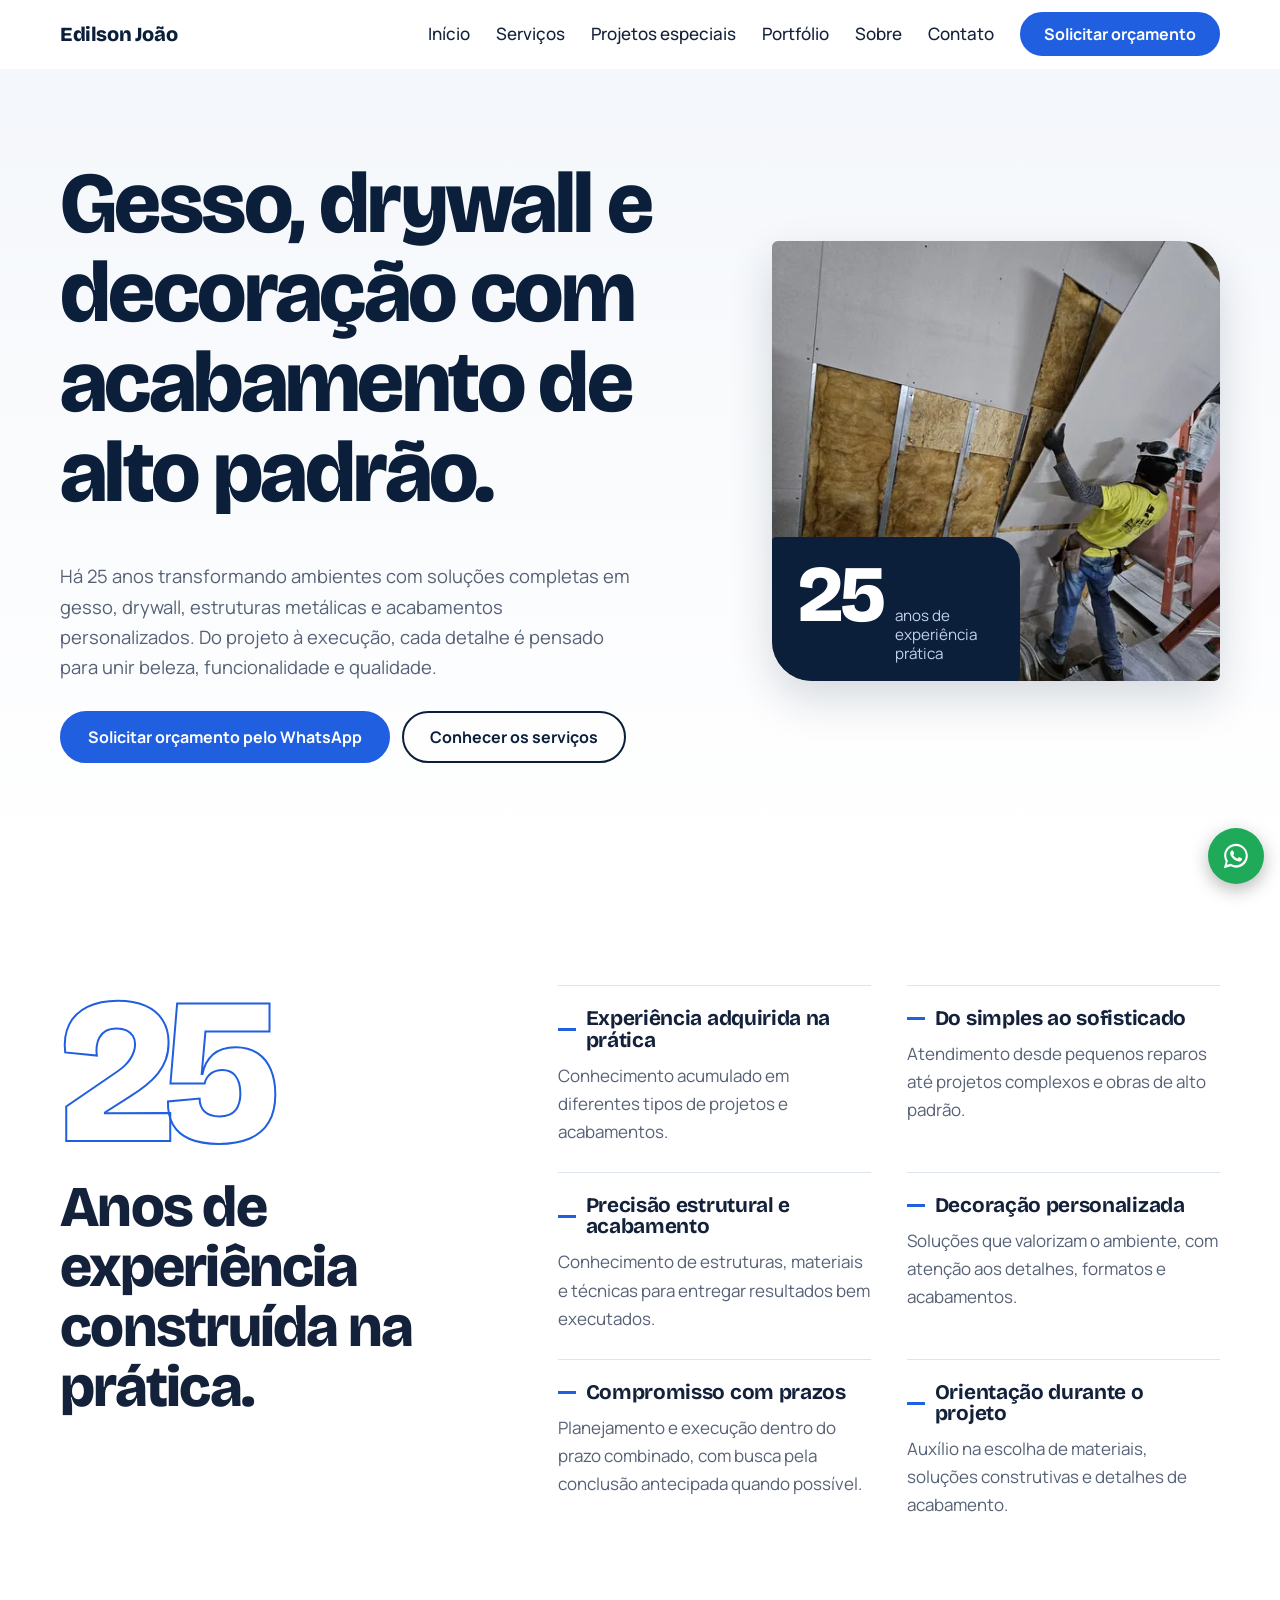
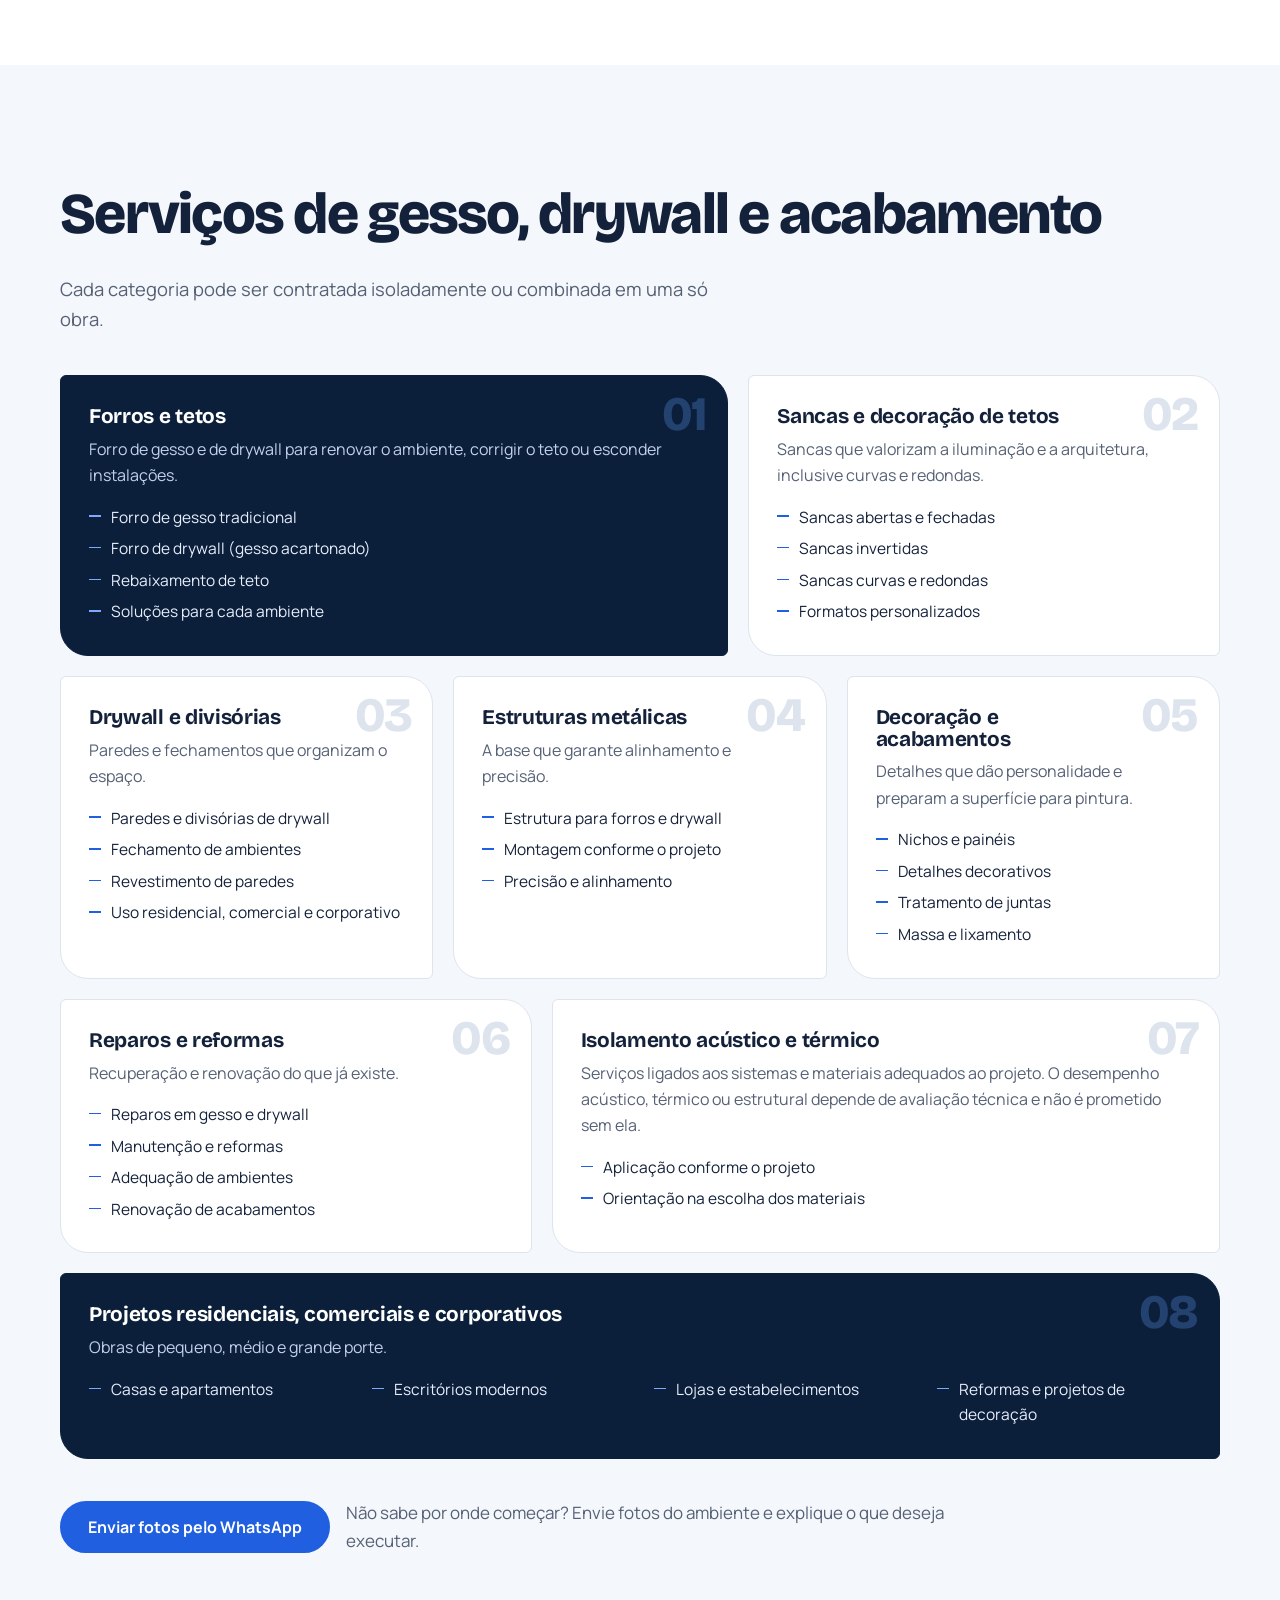
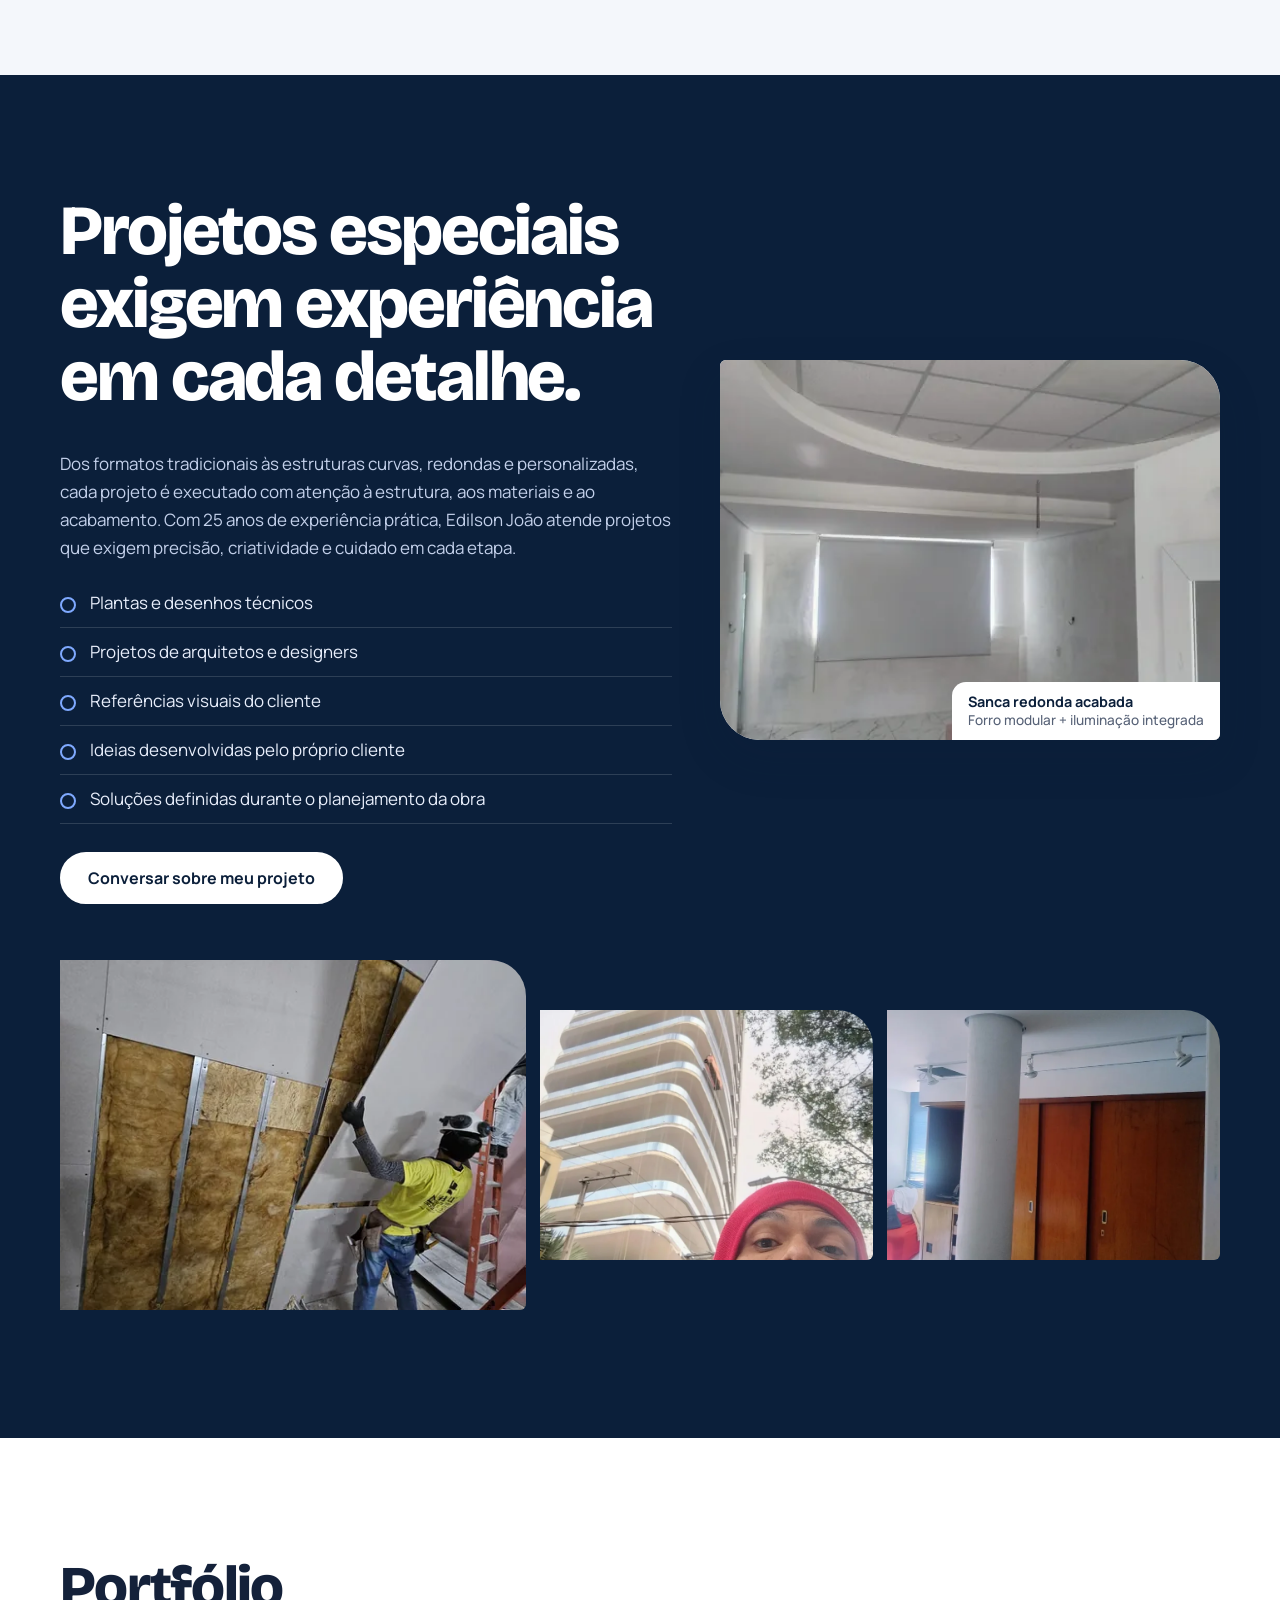
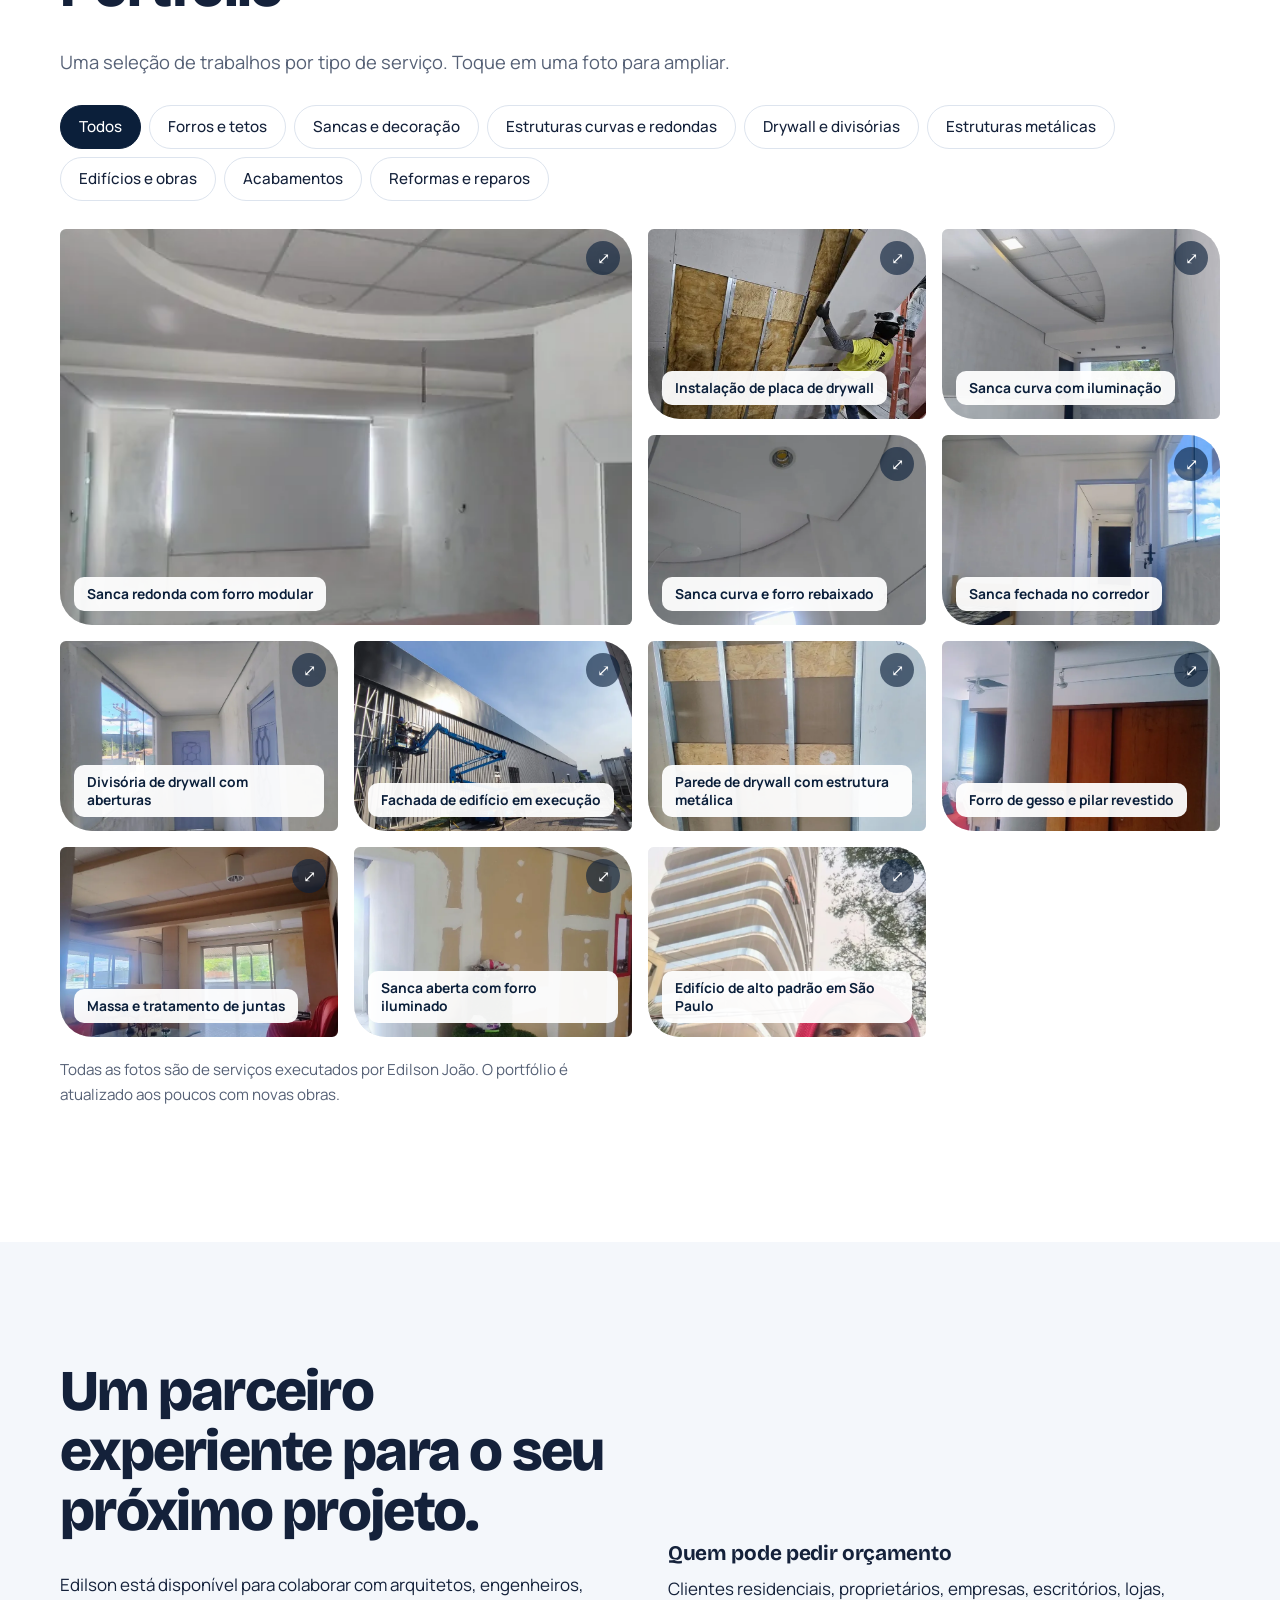
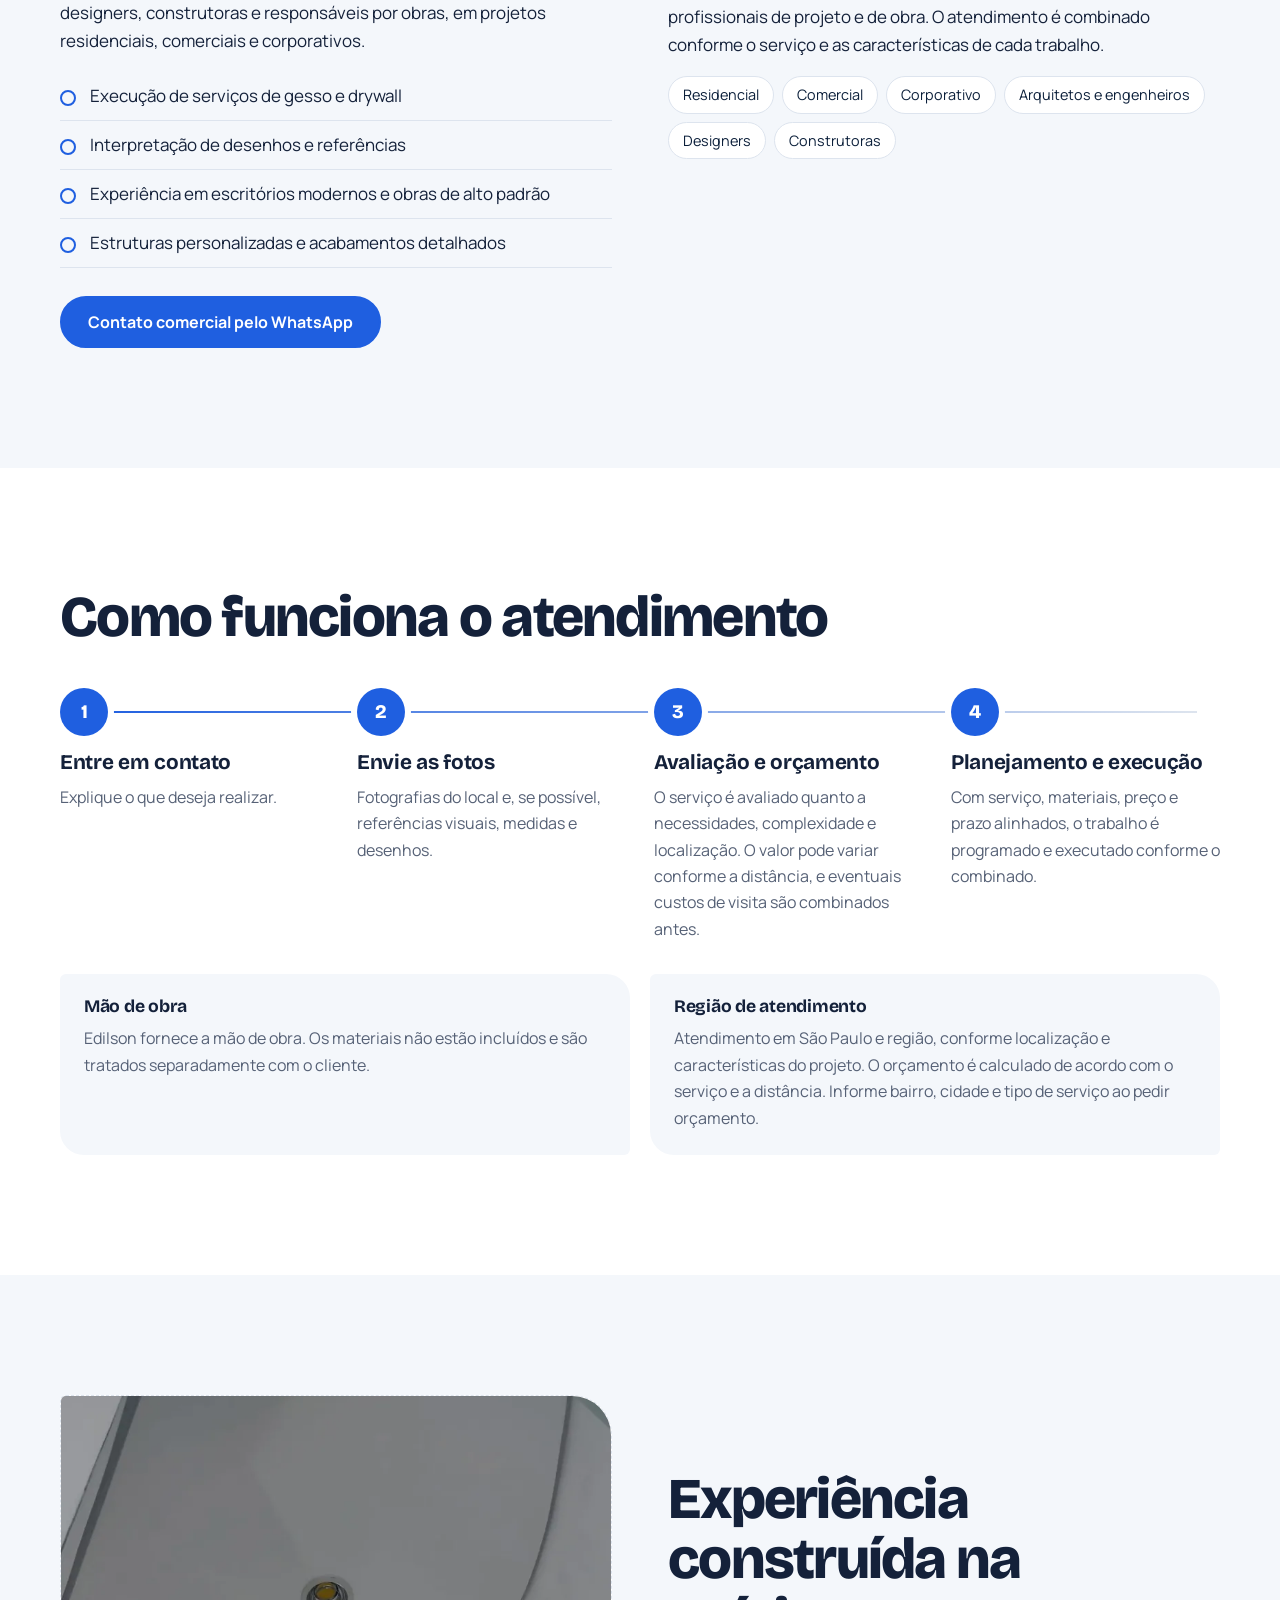
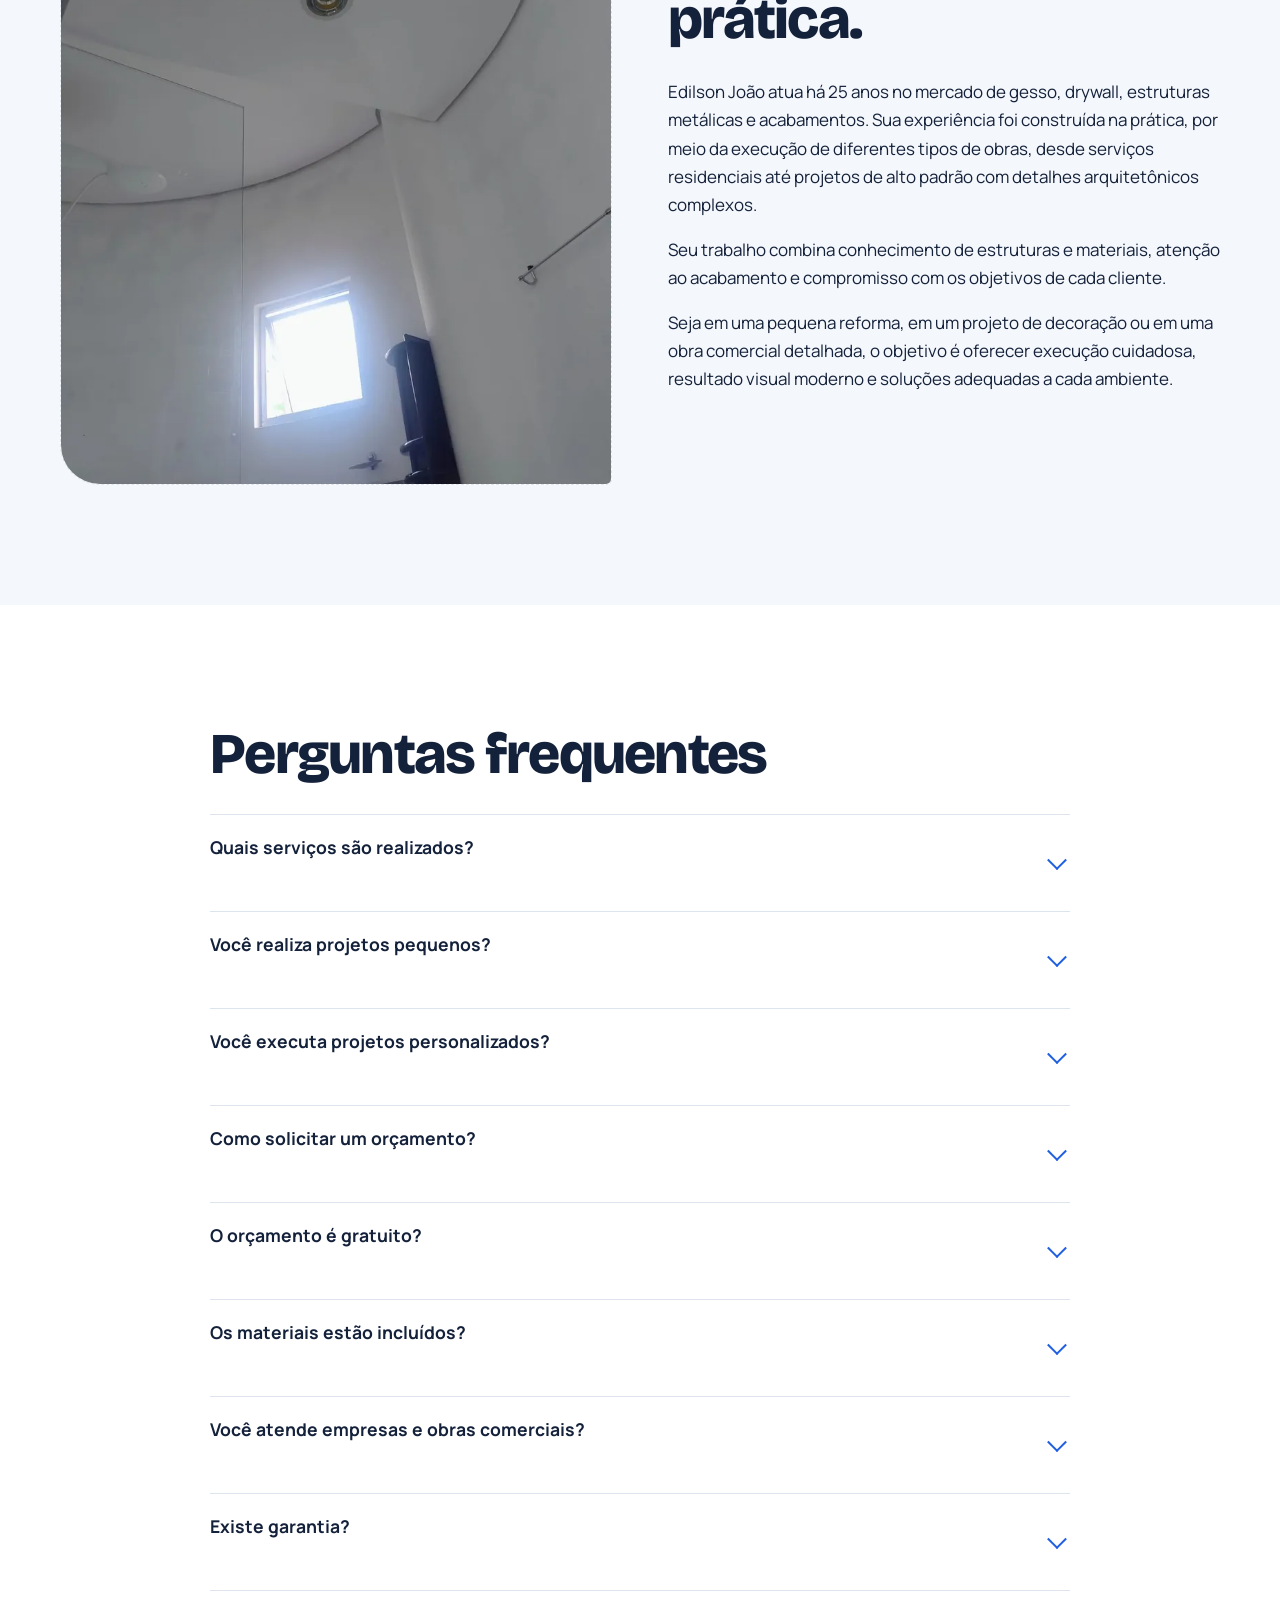
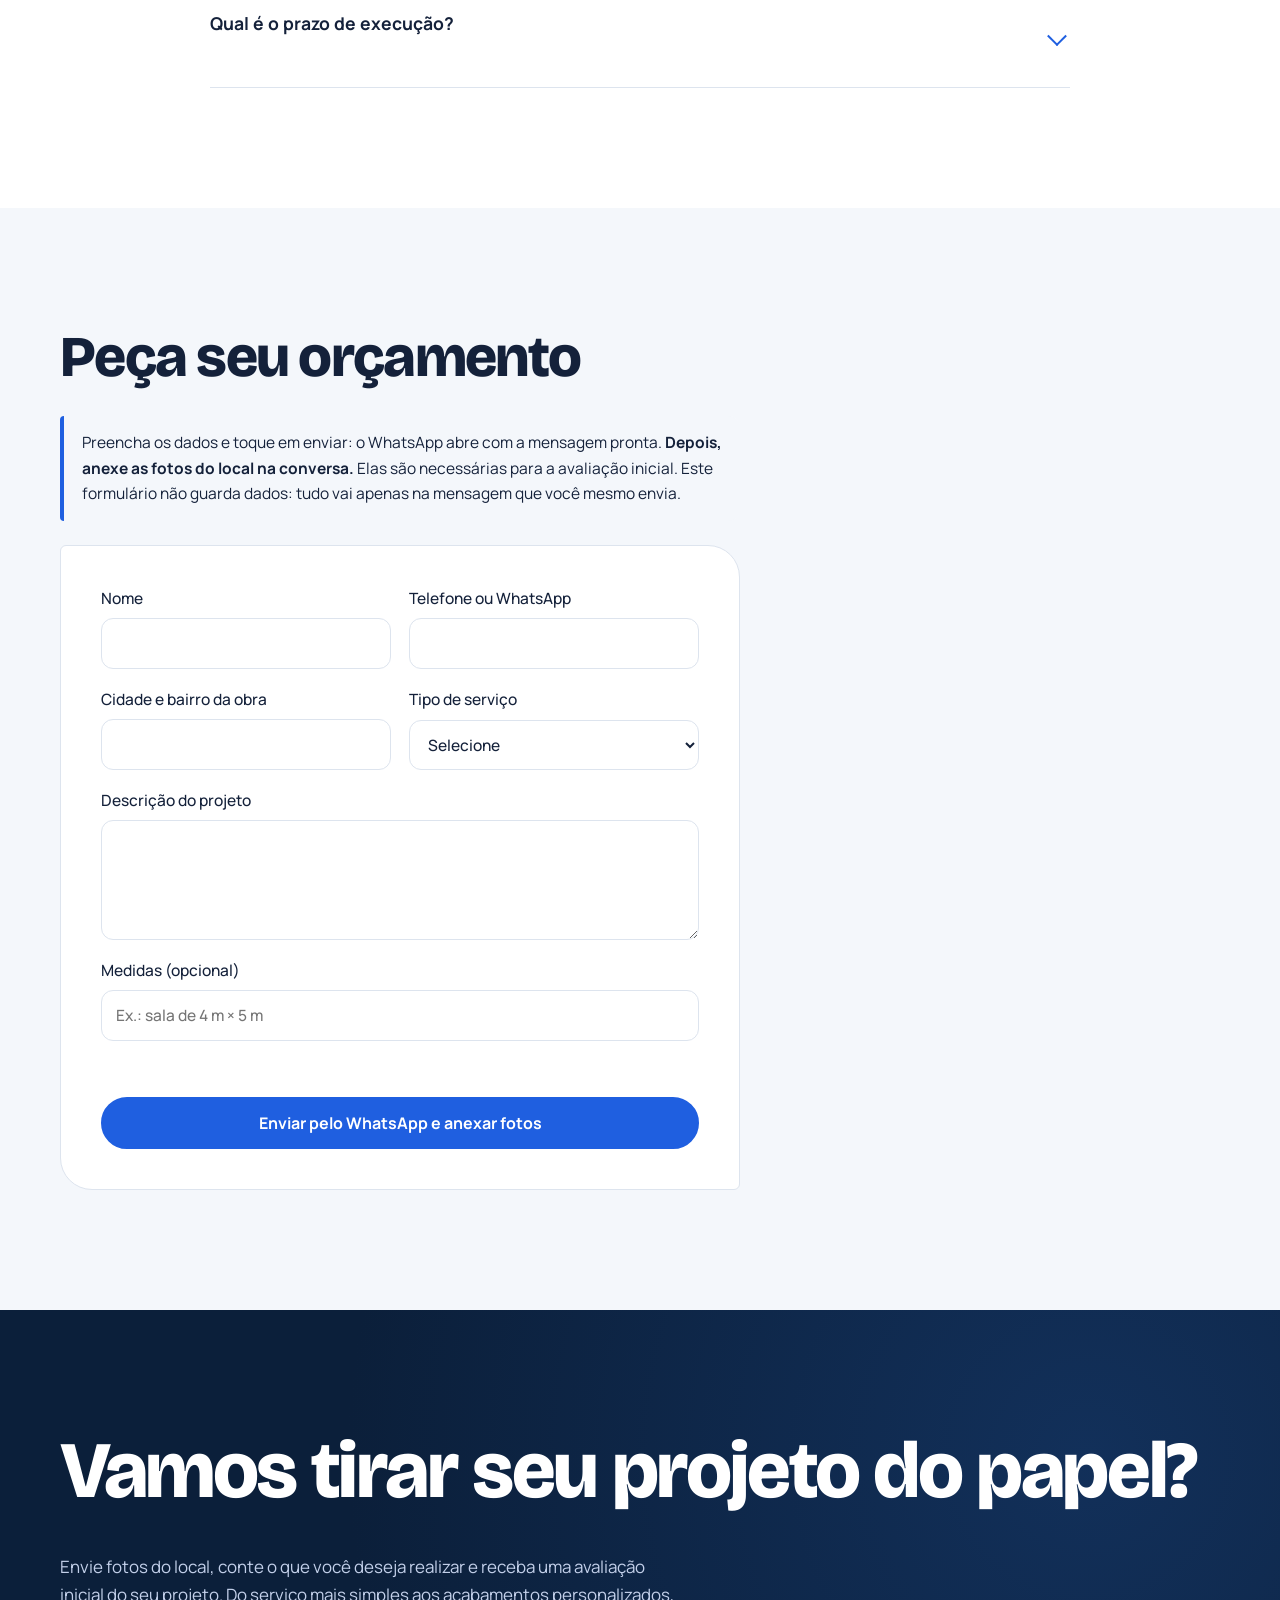
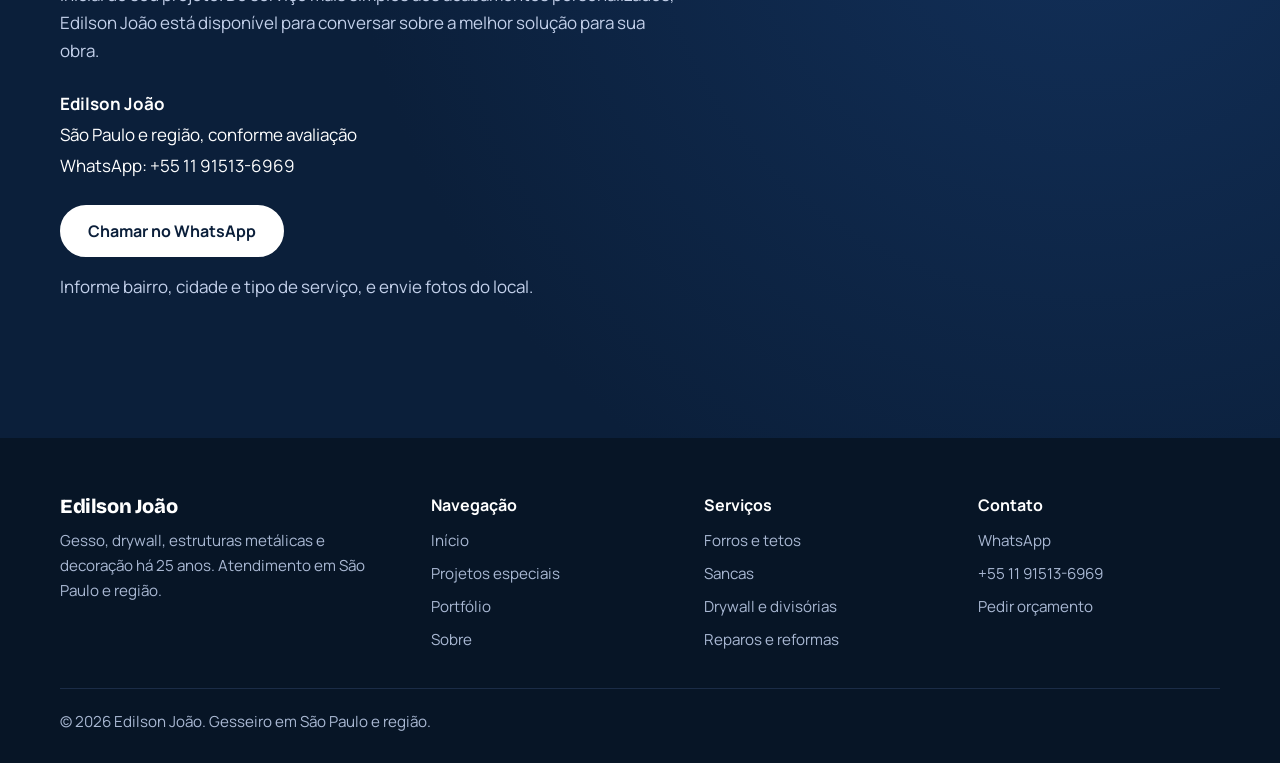
==== commit 8cc82fa6: "Renomeia as fotos com nomes descritivos e corrige titulos e categorias Troca nomes como IMG-20261017" ====
--- a/index.html
+++ b/index.html
@@ -144,13 +144,15 @@
 .filters button{min-height:44px;padding:8px 18px;border-radius:999px;border:1px solid var(--line);background:#fff;color:var(--ink);font:500 .95rem Manrope,sans-serif;cursor:pointer;transition:background .25s,color .25s,border-color .25s}
 .filters button:hover{border-color:var(--blue)}
 .filters button[aria-pressed="true"]{background:var(--navy);border-color:var(--navy);color:#fff}
-.gallery{display:grid;grid-template-columns:repeat(2,1fr);gap:20px}
-@media(max-width:700px){.gallery{grid-template-columns:1fr;gap:16px}}
-@media(min-width:900px){.gallery{grid-template-columns:repeat(3,1fr);gap:16px}}
-.pf{position:relative;aspect-ratio:4/3;border-radius:6px 32px 6px 32px;overflow:hidden;border:0;padding:0;font:inherit;text-align:left;animation:up .6s both}
-.pf:first-child:nth-last-child(n+3){grid-column:span 2;grid-row:span 2;aspect-ratio:1/1}
-@media(min-width:900px){.pf:first-child:nth-last-child(n+3){grid-column:span 2;grid-row:span 2;aspect-ratio:auto}}
-@media(max-width:700px){.pf:first-child:nth-last-child(n+3){grid-column:auto;grid-row:auto;aspect-ratio:4/3}}
+.gallery{display:grid;grid-template-columns:repeat(2,1fr);grid-auto-rows:230px;gap:20px}
+.pf{position:relative;border-radius:6px 32px 6px 32px;overflow:hidden;border:0;padding:0;font:inherit;text-align:left;animation:up .6s both}
+/* Ate 700 px: uma coluna, cada card na proporcao 4:3. */
+@media(max-width:700px){.gallery{grid-template-columns:1fr;grid-auto-rows:auto;gap:16px}
+.pf{aspect-ratio:4/3}}
+/* No desktop a grade fica com 4 colunas: o destaque ocupa 2x2 e as demais 1x1,
+   preenchendo o retangulo sem sobrar buraco. */
+@media(min-width:900px){.gallery{grid-template-columns:repeat(4,1fr);grid-auto-rows:190px;gap:16px}
+.pf:first-child:nth-last-child(n+3){grid-column:span 2;grid-row:span 2}}
 .pf.ph{background:linear-gradient(135deg,var(--ice),#e6edf8);color:var(--blue);border:1.5px dashed var(--line)}
 .pf svg{position:absolute;inset:0;width:100%;height:100%}
 .pf svg *{fill:none;stroke:currentColor;stroke-width:1.5;opacity:.55}
@@ -256,9 +258,9 @@
 </div>
 <div class="art in-up has-img" style="--d:.2s">
 <picture>
-<source media="(max-width:640px)" srcset="assets/241490-480.webp">
-<source media="(max-width:1100px)" srcset="assets/241490-800.webp">
-<img src="assets/241490-1600.webp" alt="Edilson João instalando placa de gesso acartonado em parede com estrutura metálica" width="1204" height="1600" loading="eager" fetchpriority="high" decoding="async">
+<source media="(max-width:640px)" srcset="assets/instalacao-drywall-estrutura-metalica-480.webp">
+<source media="(max-width:1100px)" srcset="assets/instalacao-drywall-estrutura-metalica-800.webp">
+<img src="assets/instalacao-drywall-estrutura-metalica-1600.webp" alt="Edilson João instalando placa de gesso acartonado em parede com estrutura metálica" width="1204" height="1600" loading="eager" fetchpriority="high" decoding="async">
 </picture>
 <div class="yr"><b id="cnt">25</b><span>anos de experiência prática</span></div>
 </div>
@@ -308,24 +310,24 @@
 </div>
 <div class="art img rv" style="--d:.15s">
 <picture>
-<source media="(max-width:640px)" srcset="assets/241491-480.webp">
-<img src="assets/241491-800.webp" alt="Sanca redonda em gesso executada por Edilson João, com forro modular iluminado e acabamento concluído" width="1204" height="903" loading="lazy" decoding="async">
+<source media="(max-width:640px)" srcset="assets/sanca-redonda-forro-placas-480.webp">
+<img src="assets/sanca-redonda-forro-placas-800.webp" alt="Sanca redonda em gesso executada por Edilson João, com forro modular iluminado e acabamento concluído" width="1204" height="903" loading="lazy" decoding="async">
 </picture>
 <div class="art-cap">Sanca redonda acabada<span>Forro modular + iluminação integrada</span></div>
 </div>
 </div>
 <div class="wide has-img rv" id="wide-ph">
 <picture>
-<source media="(max-width:640px)" srcset="assets/241490-480.webp">
-<img src="assets/241490-800.webp" alt="Edilson João instalando placa de gesso acartonado em parede com lã mineral" width="1204" height="1600" loading="lazy" decoding="async">
+<source media="(max-width:640px)" srcset="assets/instalacao-drywall-estrutura-metalica-480.webp">
+<img src="assets/instalacao-drywall-estrutura-metalica-800.webp" alt="Edilson João instalando placa de gesso acartonado em parede com lã mineral" width="1204" height="1600" loading="lazy" decoding="async">
 </picture>
 <picture>
-<source media="(max-width:640px)" srcset="assets/img-20261017-wa0142-480.webp">
-<img src="assets/img-20261017-wa0142-800.webp" alt="Edifício de alto padrão em São Paulo avaliado por Edilson João" width="900" height="1600" loading="lazy" decoding="async">
+<source media="(max-width:640px)" srcset="assets/fachada-edificio-sao-paulo-480.webp">
+<img src="assets/fachada-edificio-sao-paulo-800.webp" alt="Fachada de edifício de alto padrão em São Paulo" width="900" height="1600" loading="lazy" decoding="async">
 </picture>
 <picture>
-<source media="(max-width:640px)" srcset="assets/img-20261017-wa0130-480.webp">
-<img src="assets/img-20261017-wa0130-800.webp" alt="Pilar e forro de gesso com trilhos de iluminação em ambiente de alto padrão" width="1204" height="1600" loading="lazy" decoding="async">
+<source media="(max-width:640px)" srcset="assets/forro-pilar-trilho-luz-480.webp">
+<img src="assets/forro-pilar-trilho-luz-800.webp" alt="Forro de gesso com trilho de iluminação e pilar revestido" width="1204" height="1600" loading="lazy" decoding="async">
 </picture>
 </div>
 </div>
@@ -373,7 +375,7 @@
 
 <section class="ice" id="sobre" aria-labelledby="sb-t">
 <div class="wrap split">
-<div class="ph-box rv" id="about-ph"><picture><source media="(max-width:640px)" srcset="assets/img-20261017-wa0107-480.webp"><img src="assets/img-20261017-wa0107-800.webp" alt="Edilson João em frente a um edifício de alto padrão em São Paulo" width="1204" height="1600" loading="lazy" decoding="async"></picture></div>
+<div class="ph-box rv" id="about-ph"><picture><source media="(max-width:640px)" srcset="assets/forro-sanca-curva-rebaixado-480.webp"><img src="assets/forro-sanca-curva-rebaixado-800.webp" alt="Forro de gesso com sanca curva e forro rebaixado executado por Edilson João" width="1204" height="1600" loading="lazy" decoding="async"></picture></div>
 <div class="rv" style="--d:.12s">
 <h2 id="sb-t">Experiência construída na prática.</h2>
 <p>Edilson João atua há 25 anos no mercado de gesso, drywall, estruturas metálicas e acabamentos. Sua experiência foi construída na prática, por meio da execução de diferentes tipos de obras, desde serviços residenciais até projetos de alto padrão com detalhes arquitetônicos complexos.</p>
@@ -462,18 +464,21 @@
 var c=document.getElementById("cnt");
 if(!rm){var t0=null;c.textContent="0";setTimeout(function(){requestAnimationFrame(function s(t){if(!t0)t0=t;var p=Math.min((t-t0)/1400,1);c.textContent=Math.round(25*(1-Math.pow(1-p,3)));if(p<1)requestAnimationFrame(s)})},500)}
 /* Portfólio: para publicar fotos reais, preencha "src" (caminho da imagem) em cada item; ele passa a abrir ampliado */
-var cats=["Forros e tetos","Sancas e decoração","Estruturas curvas e redondas","Drywall e divisórias","Estruturas metálicas","Obras e ambientes","Acabamentos","Reformas e reparos"];
+var cats=["Forros e tetos","Sancas e decoração","Estruturas curvas e redondas","Drywall e divisórias","Estruturas metálicas","Edifícios e obras","Acabamentos","Reformas e reparos"];
 /* "src" é o nome base do arquivo em assets/ (sem sufixo de tamanho). */
 var items=[
-{cats:[cats[1],cats[2],cats[6]],title:"Sanca redonda com forro modular",src:"241491",max:800,alt:"Sanca redonda em gesso com forro modular iluminado e ambiente concluído"},
-{cats:[cats[2],cats[3],cats[6]],title:"Instalação de placa de drywall",src:"241490",max:1600,alt:"Edilson João instalando placa de gesso acartonado em parede com estrutura metálica e lã mineral"},
-{cats:[cats[1],cats[2],cats[6]],title:"Sanca curva no forro do banheiro",src:"img-20261017-wa0122",max:800,alt:"Sanca curva em gesso com iluminação embutida no forro de um banheiro"},
-{cats:[cats[0],cats[7]],title:"Forro de gesso em dormitório",src:"img-20261017-wa0114",max:800,alt:"Forro de gesso rebaixado em dormitório com passagem para sacada"},
-{cats:[cats[3],cats[4]],title:"Parede de drywall com estrutura metálica",src:"img-20261017-wa0143",max:800,alt:"Estrutura metálica de parede de drywall com reforços em OSB"},
-{cats:[cats[0],cats[7]],title:"Tratamento de juntas",src:"img-20261017-wa0137",max:800,alt:"Parede de gesso com juntas e parafusos tratados com massa"},
-{cats:[cats[1],cats[6]],title:"Forro de gesso em sala de estar",src:"img-20261017-wa0145",max:800,alt:"Forro de gesso com iluminação embutida em sala de estar ampla"},
-{cats:[cats[0],cats[7]],title:"Forro de gesso em dormitório",src:"img-20261017-wa0113",max:800,alt:"Forro de gesso executado em dormitório com janela ampla"},
-{cats:[cats[5],cats[4]],title:"Estrutura metálica em obra de grande porte",src:"img-20261017-wa0130",max:800,alt:"Profissional em plataforma elevatória executando estrutura metálica em obra de grande porte"}];
+{cats:[cats[1],cats[2],cats[6]],title:"Sanca redonda com forro modular",src:"sanca-redonda-forro-placas",max:800,alt:"Sanca redonda em gesso com forro modular iluminado"},
+{cats:[cats[2],cats[3],cats[6]],title:"Instalação de placa de drywall",src:"instalacao-drywall-estrutura-metalica",max:1600,alt:"Edilson João instalando placa de gesso acartonado em parede com estrutura metálica e lã mineral"},
+{cats:[cats[1],cats[2],cats[6]],title:"Sanca curva com iluminação",src:"sanca-curva-ponto-luz",max:800,alt:"Sanca curva em gesso com ponto de luz no forro"},
+{cats:[cats[1],cats[2],cats[6]],title:"Sanca curva e forro rebaixado",src:"forro-sanca-curva-rebaixado",max:800,alt:"Forro de gesso com sanca curva, forro rebaixado e iluminação embutida"},
+{cats:[cats[0],cats[6]],title:"Sanca fechada no corredor",src:"forro-sanca-fechada-corredor",max:800,alt:"Forro de gesso com sanca fechada e ponto de luz no corredor"},
+{cats:[cats[3],cats[6]],title:"Divisória de drywall com aberturas",src:"divisoria-drywall-aberturas",max:800,alt:"Divisória de drywall com vãos de passagem e porta, forro de gesso ao fundo"},
+{cats:[cats[5]],title:"Fachada de edifício em execução",src:"fachada-edificio-em-execucao",max:800,alt:"Fachada de edifício de alto padrão em execução, com andaimes"},
+{cats:[cats[3],cats[4]],title:"Parede de drywall com estrutura metálica",src:"estrutura-metalica-drywall-osb",max:800,alt:"Estrutura metálica de parede de drywall com reforços em OSB"},
+{cats:[cats[4],cats[6]],title:"Forro de gesso e pilar revestido",src:"forro-pilar-trilho-luz",max:800,alt:"Forro de gesso com trilho de iluminação e pilar revestido com porta de madeira"},
+{cats:[cats[6]],title:"Massa e tratamento de juntas",src:"massa-juntas-cantos",max:800,alt:"Parede de gesso com juntas e cantos tratados com massa"},
+{cats:[cats[0],cats[6]],title:"Sanca aberta com forro iluminado",src:"sanca-aberta-forro-iluminado",max:800,alt:"Sanca aberta em gesso com forro central iluminado sobre a área de convivência"},
+{cats:[cats[5]],title:"Edifício de alto padrão em São Paulo",src:"fachada-edificio-sao-paulo",max:800,alt:"Edifício de alto padrão em São Paulo visto da fachada"}];
 /* Monta o <picture> com os tamanhos que existem para aquela foto. */
 function img(it,carregamento){var s="";
 if(it.max>=800)s+='<source media="(max-width:640px)" srcset="assets/'+it.src+'-480.webp">';
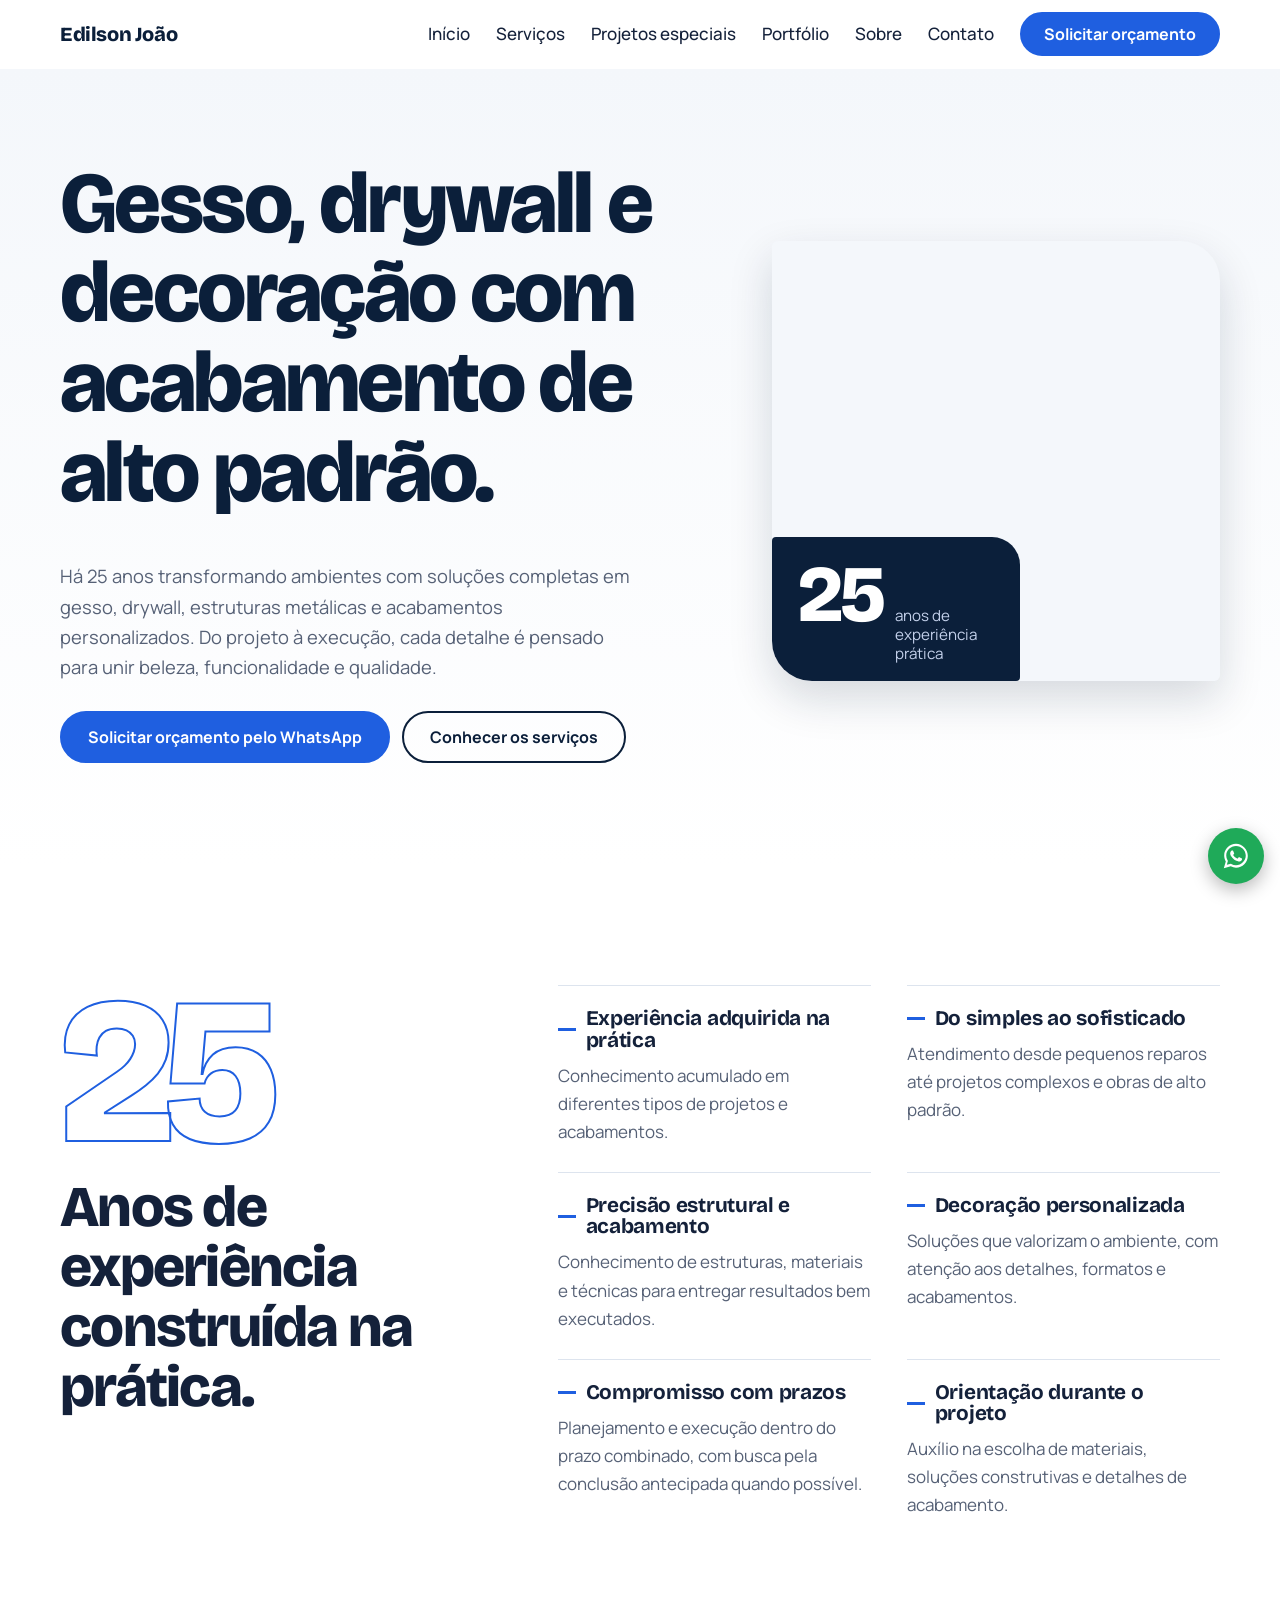
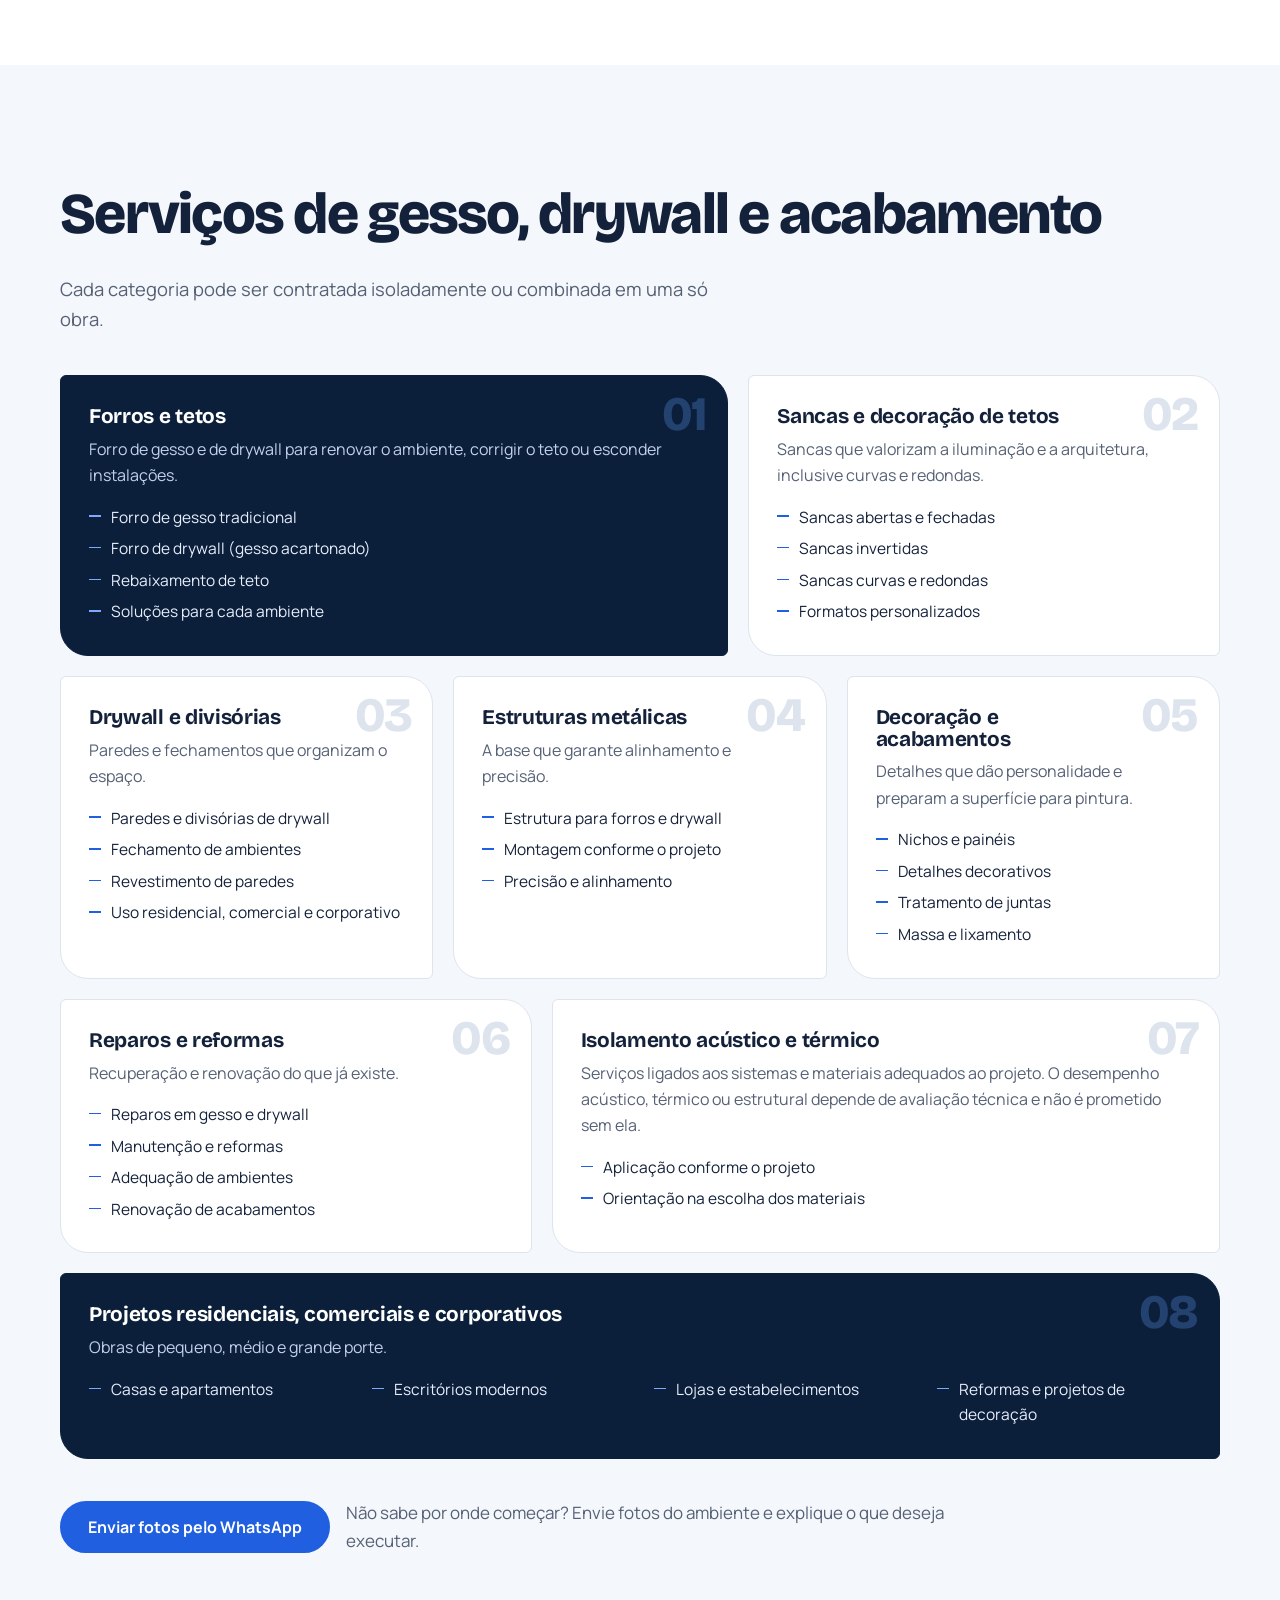
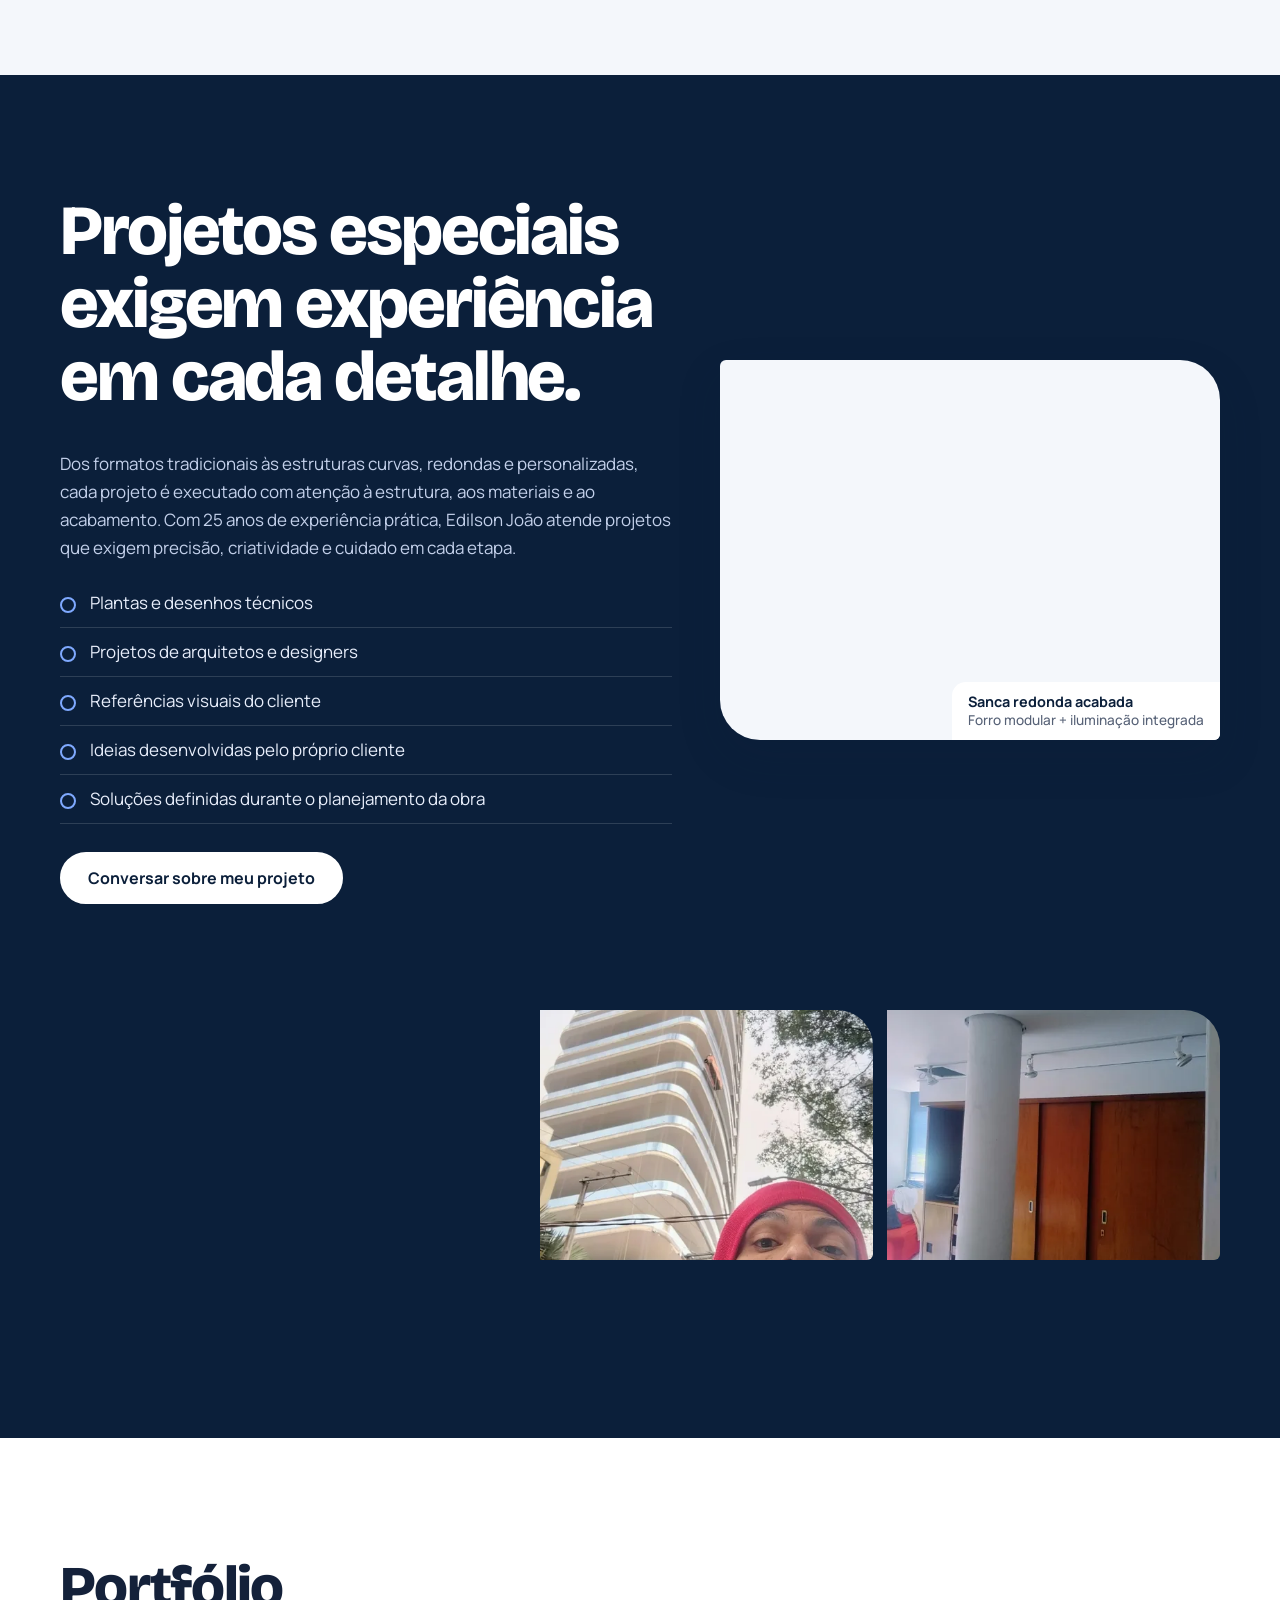
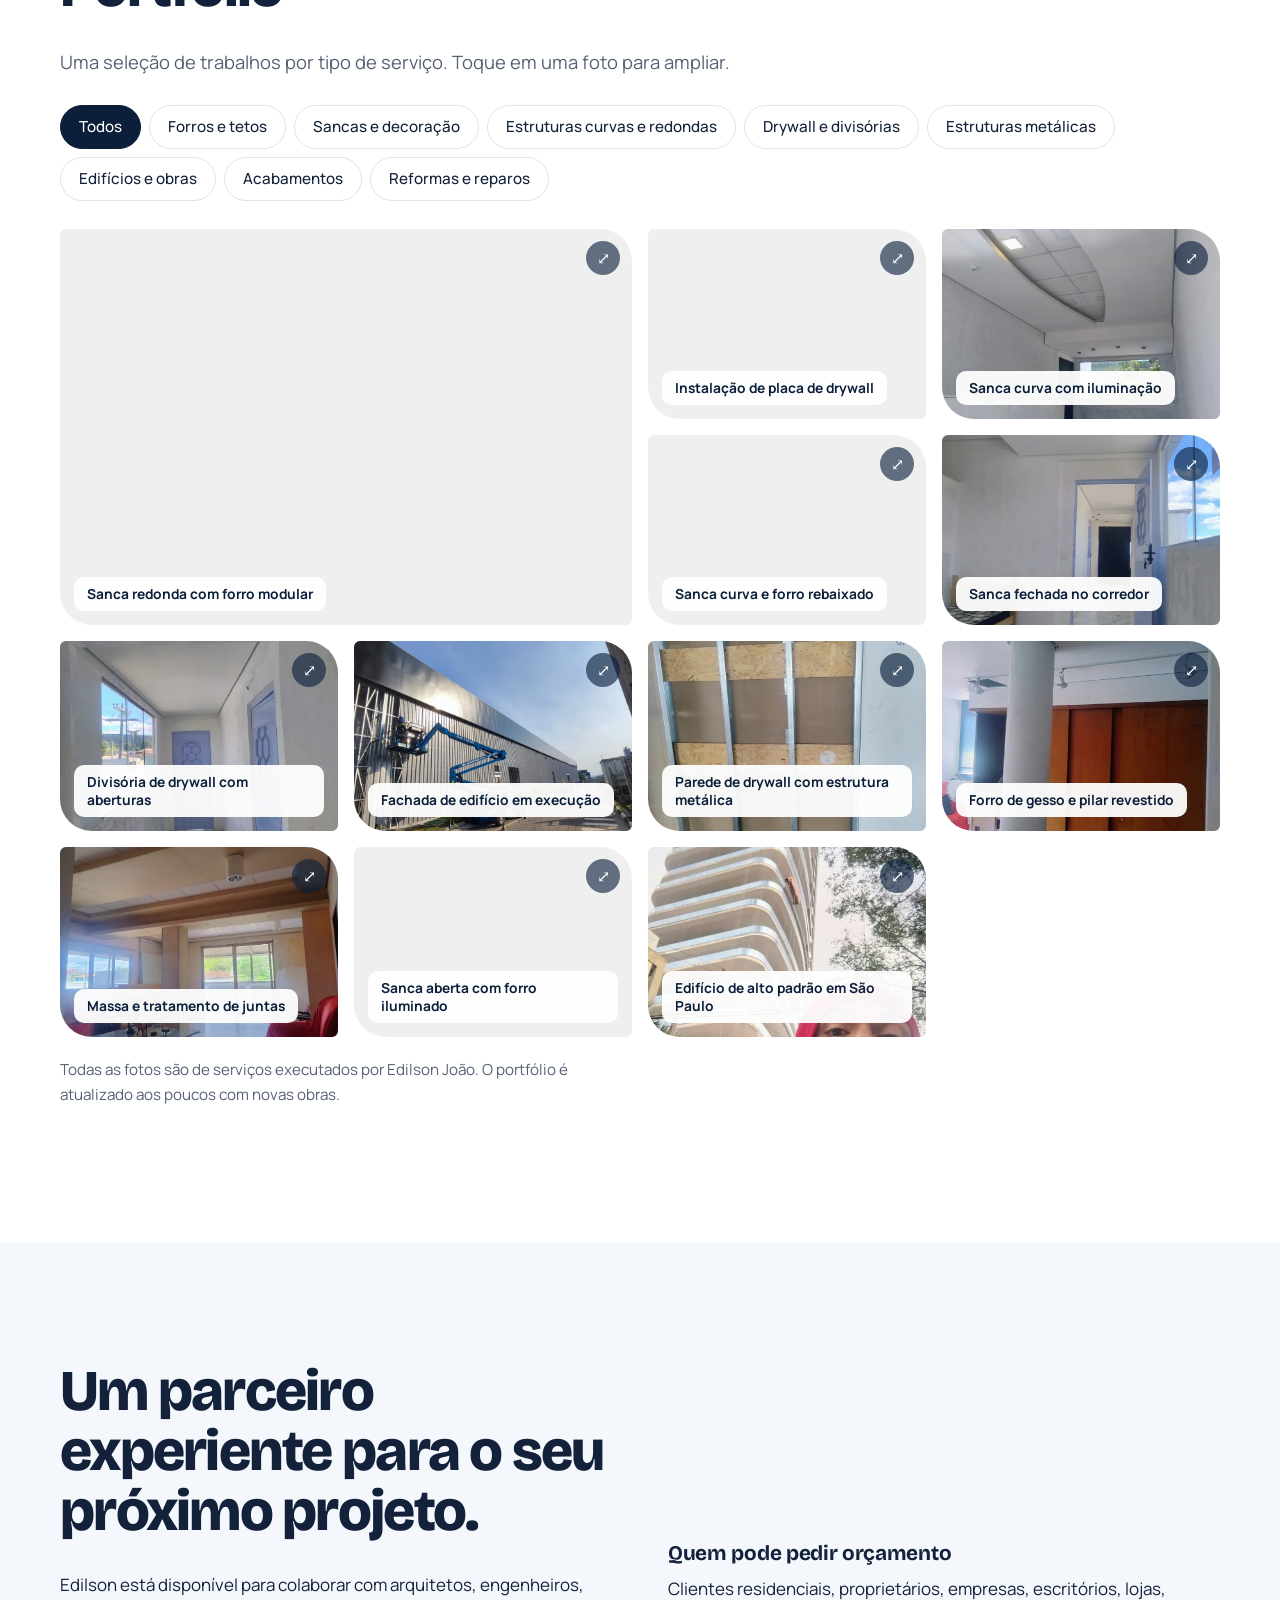
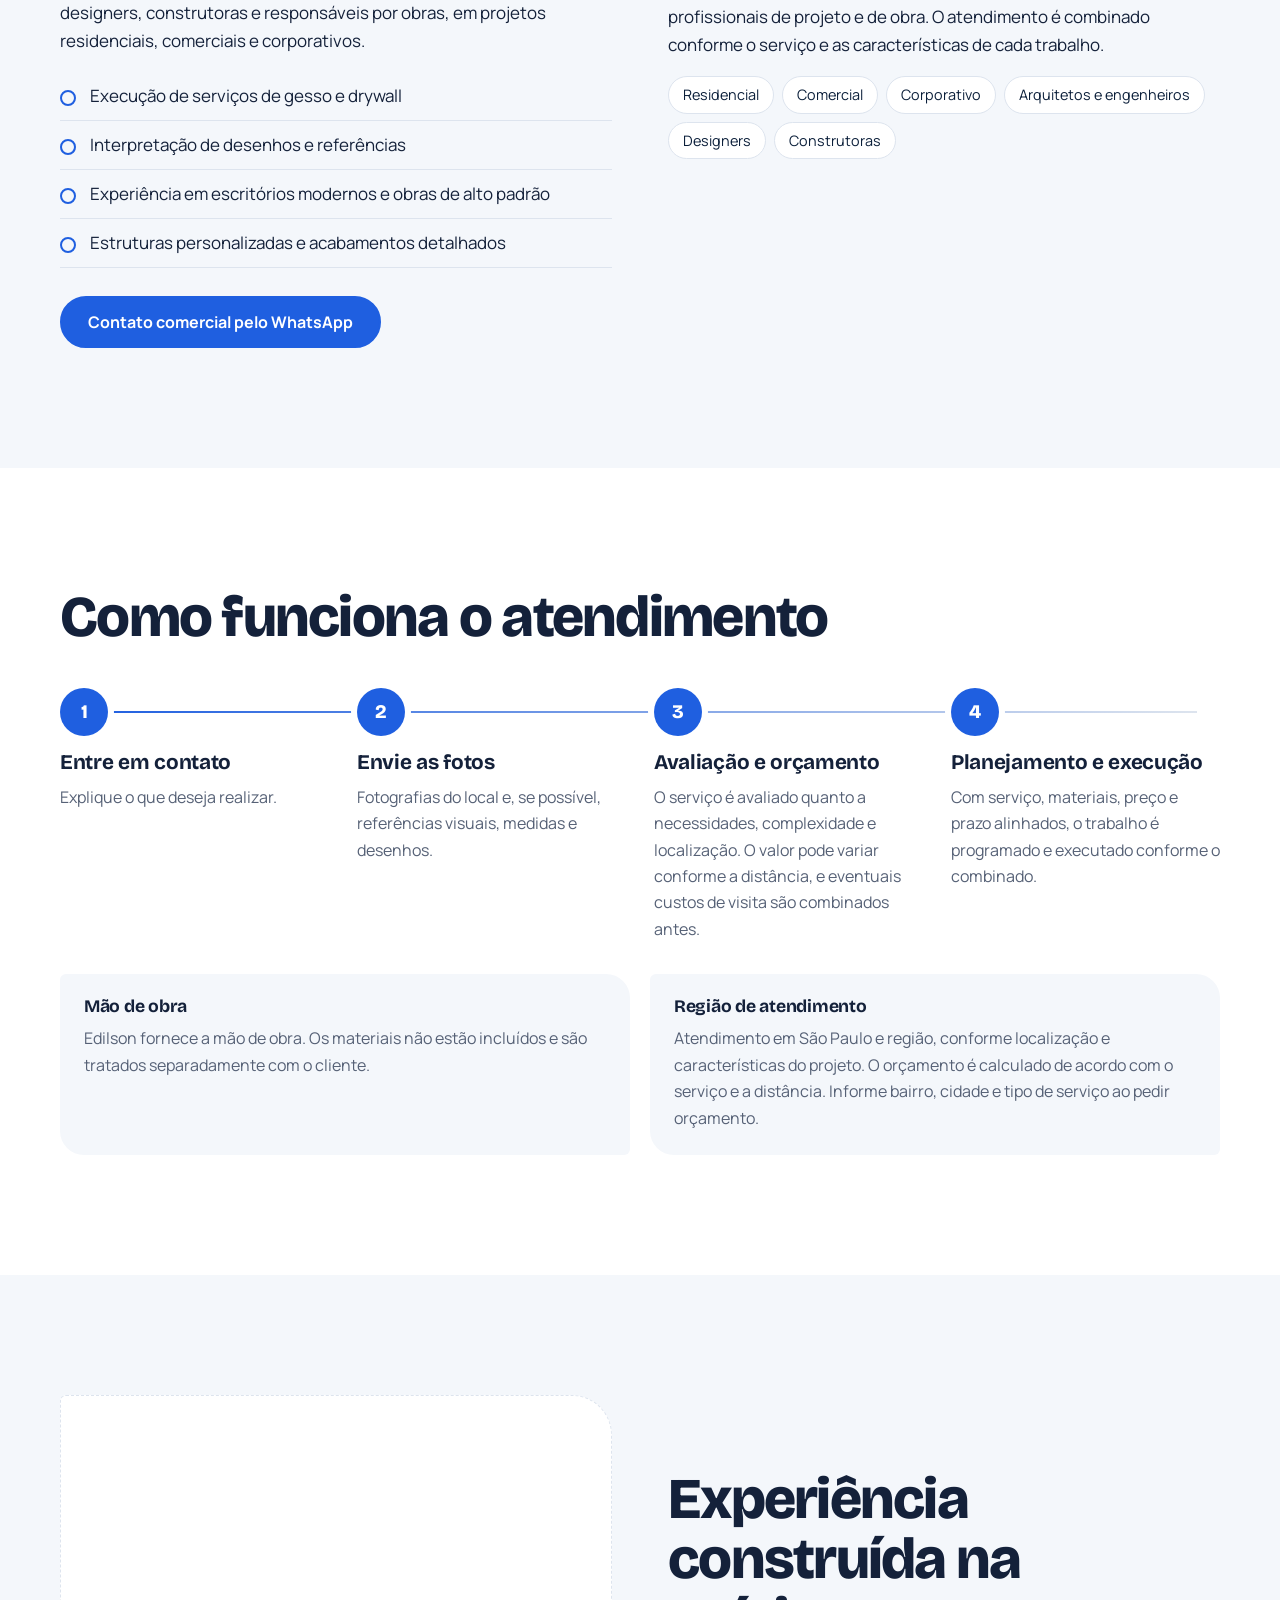
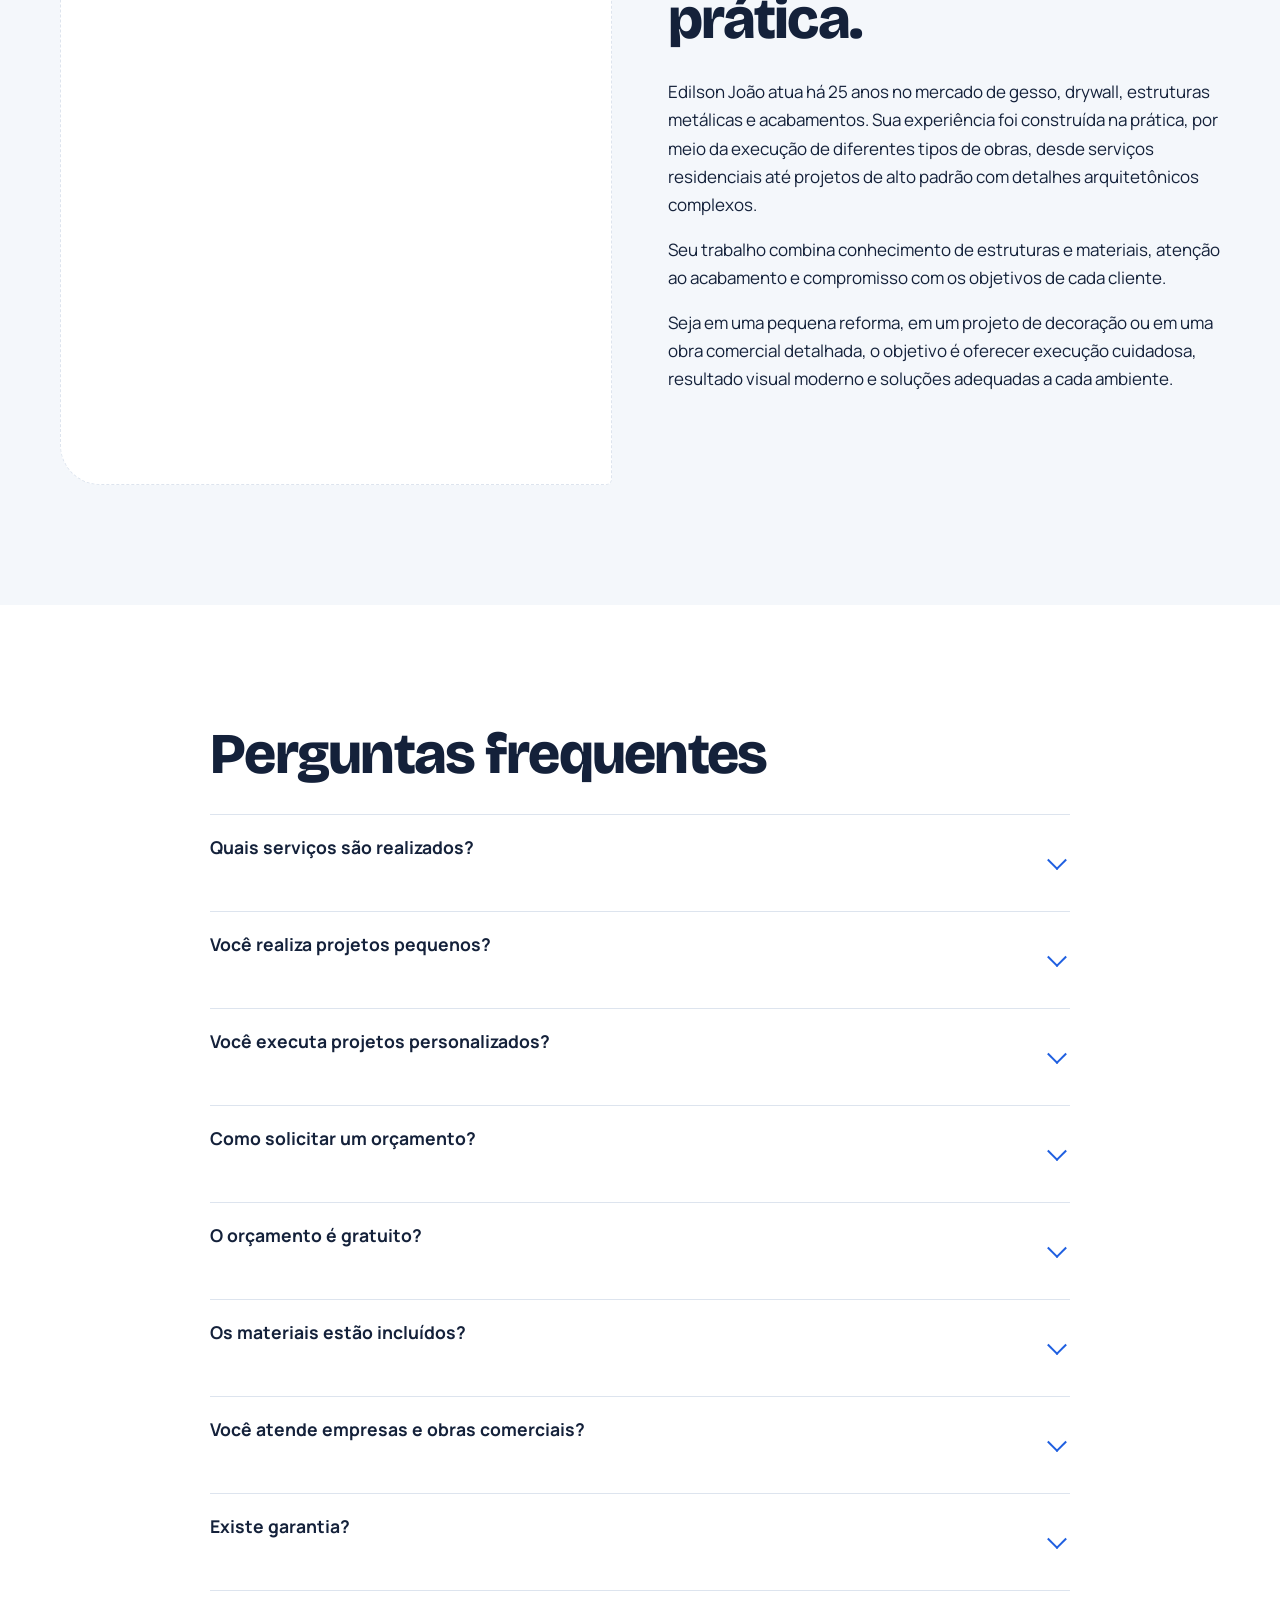
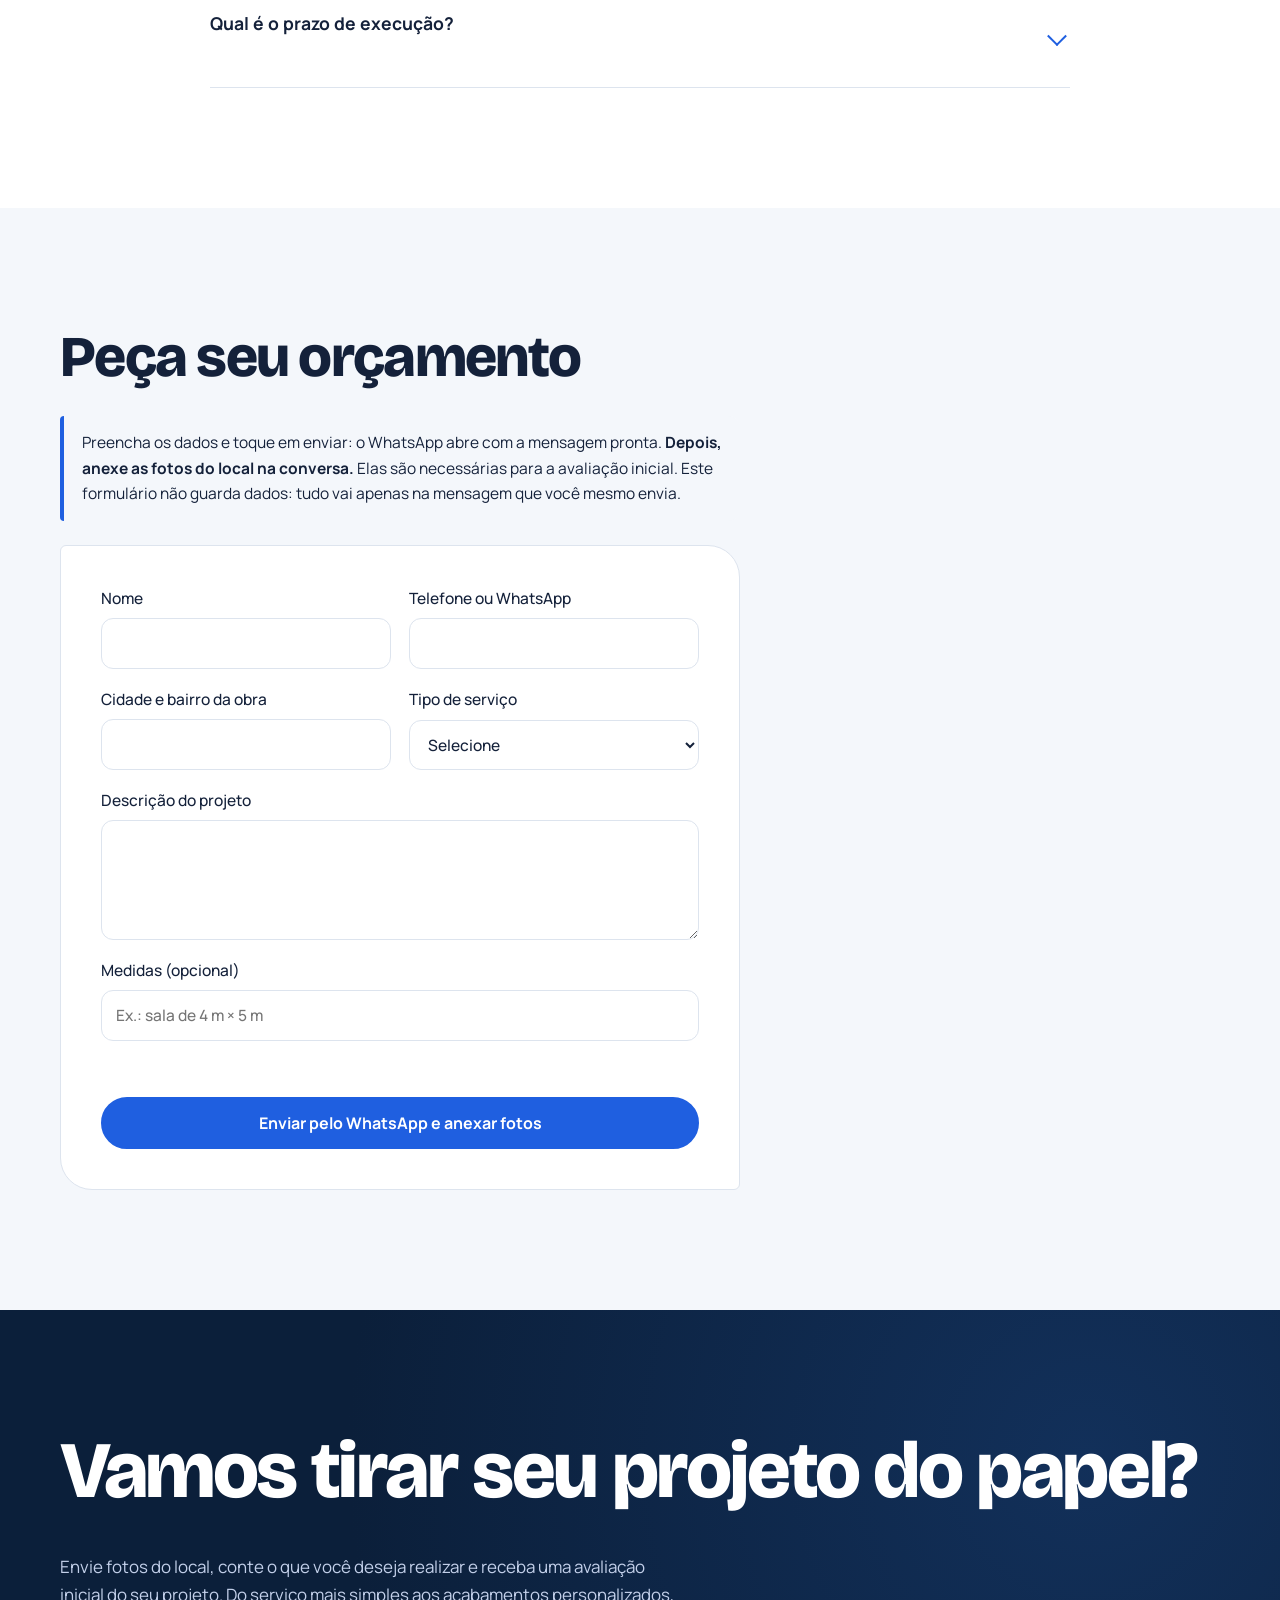
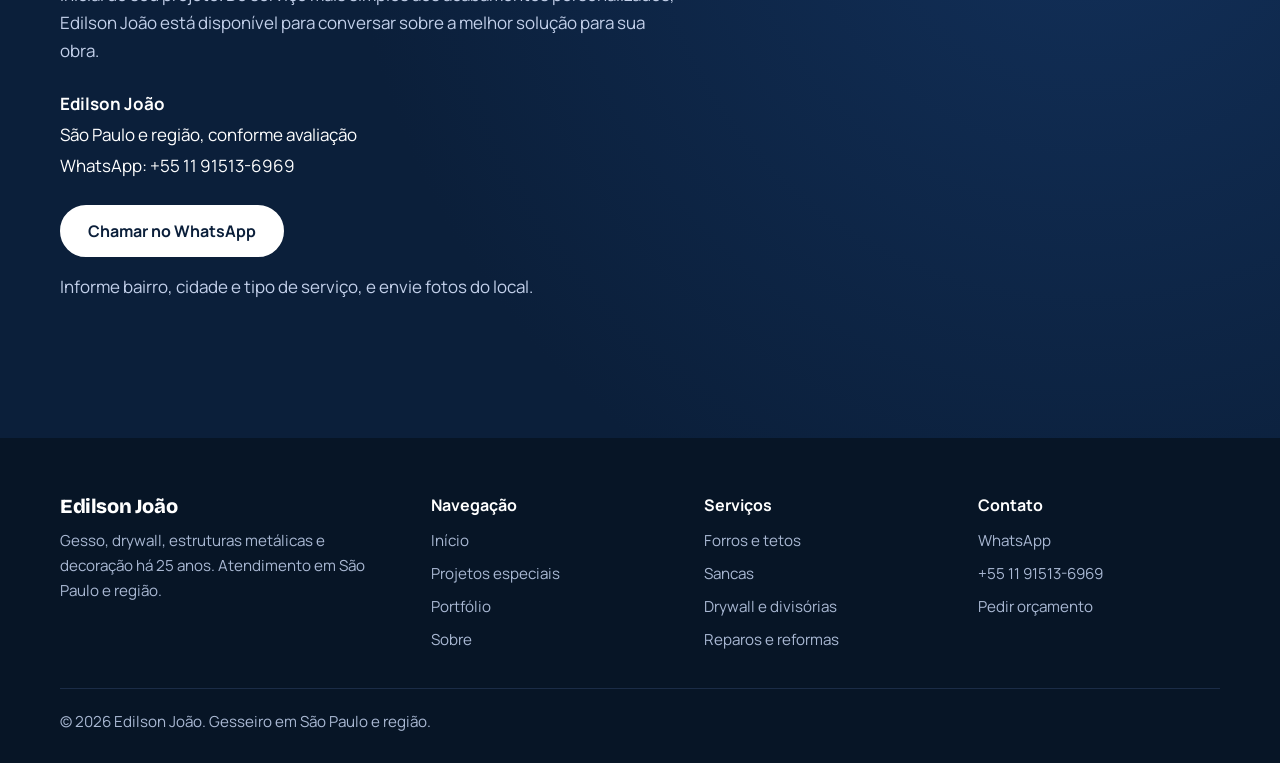
==== commit 0fbe0299: "feat: improve SEO metadata and keyboard accessibility" ====
--- a/index.html
+++ b/index.html
@@ -5,6 +5,21 @@
 <meta name="viewport" content="width=device-width, initial-scale=1, viewport-fit=cover">
 <title>Edilson João | Gesseiro em São Paulo: gesso, drywall e decoração</title>
 <meta name="description" content="Gesseiro em São Paulo com 25 anos de experiência: forro de gesso, drywall, sancas curvas e redondas, estruturas metálicas e acabamento de alto padrão. Peça orçamento pelo WhatsApp.">
+<meta name="theme-color" content="#0b1f3a">
+<link rel="canonical" href="https://jonasmenezes-dev.github.io/edilson-joao-portfolio/">
+<link rel="icon" type="image/svg+xml" href="assets/favicon.svg">
+<meta property="og:type" content="website">
+<meta property="og:locale" content="pt_BR">
+<meta property="og:site_name" content="Edilson João">
+<meta property="og:title" content="Edilson João | Gesso, drywall e decoração em São Paulo">
+<meta property="og:description" content="25 anos de experiência em gesso, drywall, sancas, estruturas metálicas e acabamentos em São Paulo e região. Solicite um orçamento pelo WhatsApp.">
+<meta property="og:url" content="https://jonasmenezes-dev.github.io/edilson-joao-portfolio/">
+<meta property="og:image" content="https://jonasmenezes-dev.github.io/edilson-joao-portfolio/assets/instalacao-drywall-estrutura-metalica-1600.webp">
+<meta property="og:image:alt" content="Instalação de placa de drywall em estrutura metálica">
+<meta name="twitter:card" content="summary_large_image">
+<meta name="twitter:title" content="Edilson João | Gesso, drywall e decoração em São Paulo">
+<meta name="twitter:description" content="25 anos de experiência em gesso, drywall, sancas, estruturas metálicas e acabamentos em São Paulo e região.">
+<meta name="twitter:image" content="https://jonasmenezes-dev.github.io/edilson-joao-portfolio/assets/instalacao-drywall-estrutura-metalica-1600.webp">
 <link rel="preconnect" href="https://fonts.googleapis.com">
 <link rel="preconnect" href="https://fonts.gstatic.com" crossorigin>
 <link href="https://fonts.googleapis.com/css2?family=Bricolage+Grotesque:wght@500;700;800&family=Manrope:wght@400;500;700&display=swap" rel="stylesheet">
@@ -23,6 +38,8 @@
 p{margin:0 0 1em;max-width:62ch}
 a{color:var(--blue)}
 :focus-visible{outline:3px solid var(--sky);outline-offset:3px}
+.skip-link{position:fixed;top:8px;left:8px;z-index:1000;padding:12px 18px;background:#fff;color:var(--navy);border:2px solid var(--blue);border-radius:10px;font-weight:800;transform:translateY(-160%);transition:transform .2s}
+.skip-link:focus{transform:translateY(0)}
 .wrap{width:min(1160px,100% - 48px);margin-inline:auto}
 @media(max-width:640px){.wrap{width:min(1160px,100% - 32px)}}
 section{padding:clamp(64px,10vw,120px) 0;position:relative}
@@ -237,6 +254,7 @@
 </style>
 </head>
 <body>
+<a class="skip-link" href="#conteudo">Pular para o conteúdo principal</a>
 <header id="top">
 <div class="wrap nav">
 <a class="brand" href="#inicio">Edilson João</a>
@@ -248,7 +266,7 @@
 </div>
 </header>
 
-<main>
+<main id="conteudo" tabindex="-1">
 <section class="hero" id="inicio">
 <div class="wrap hero-grid">
 <div>
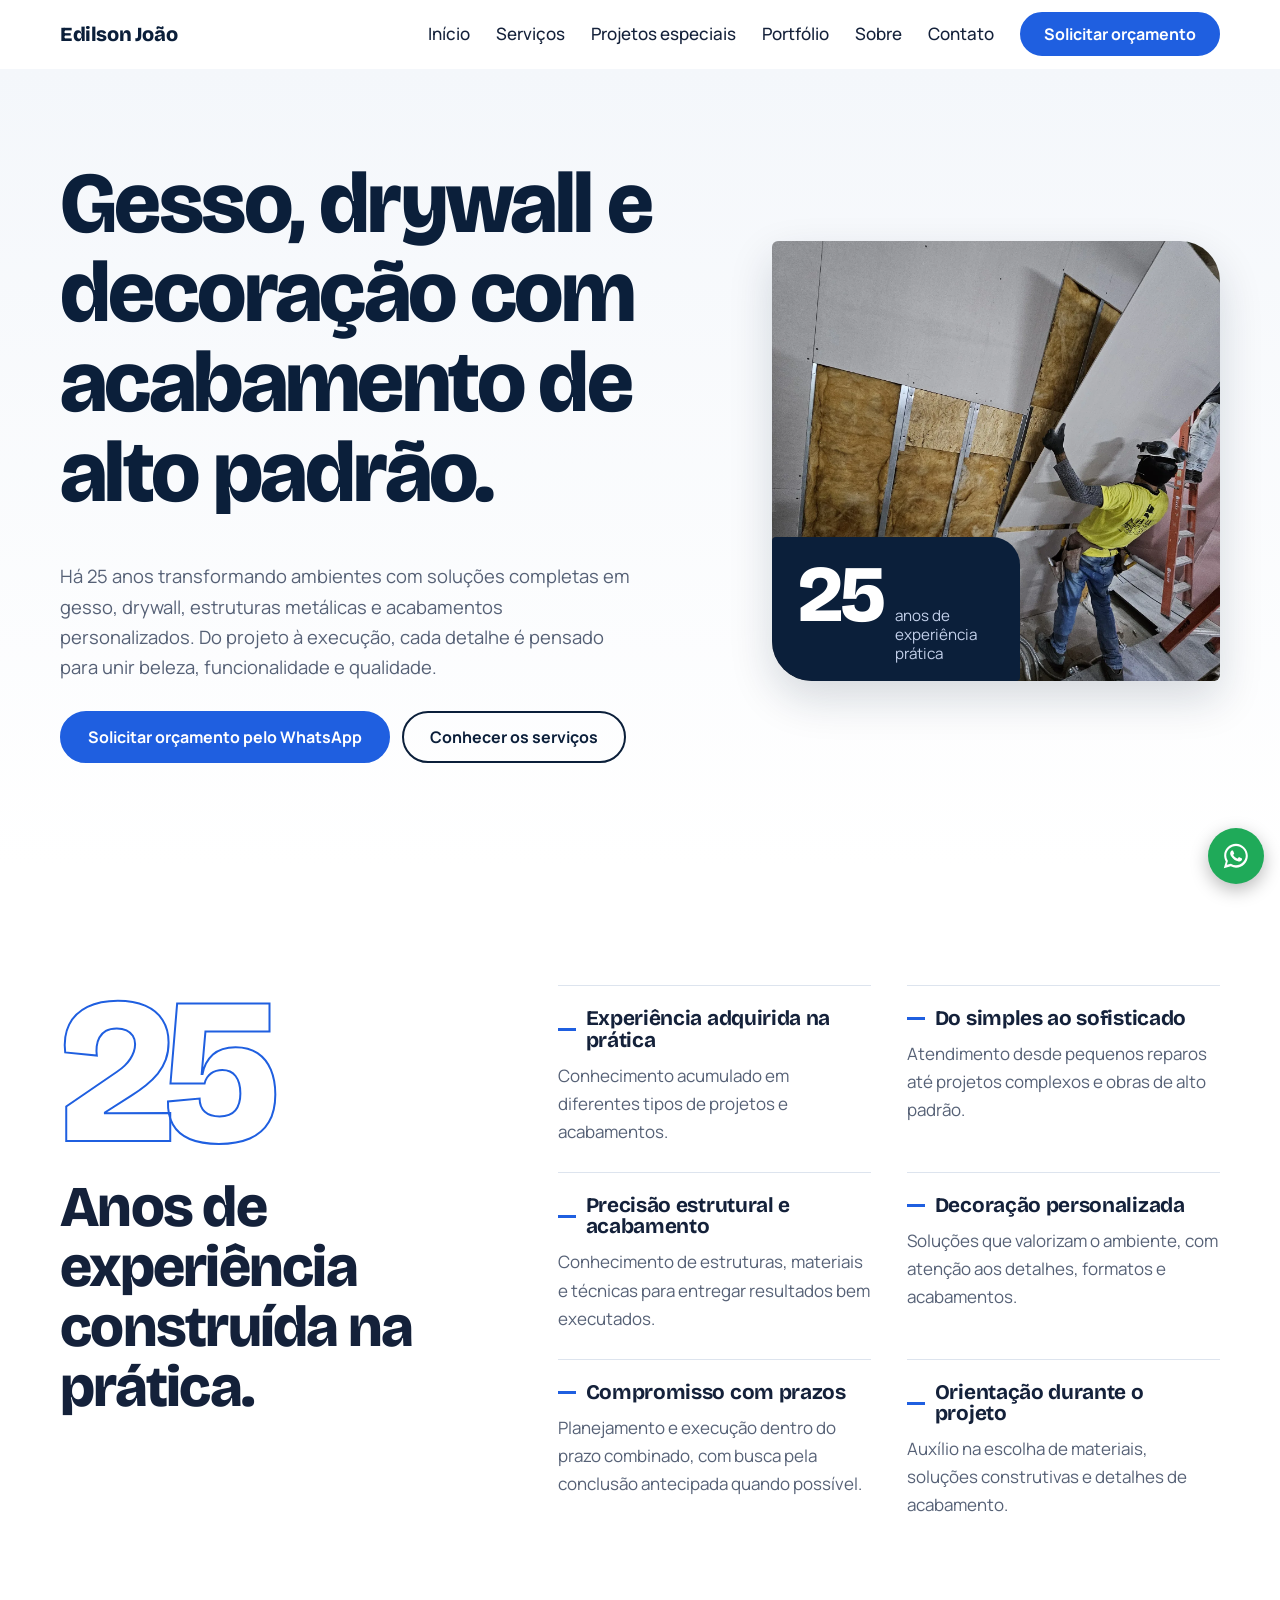
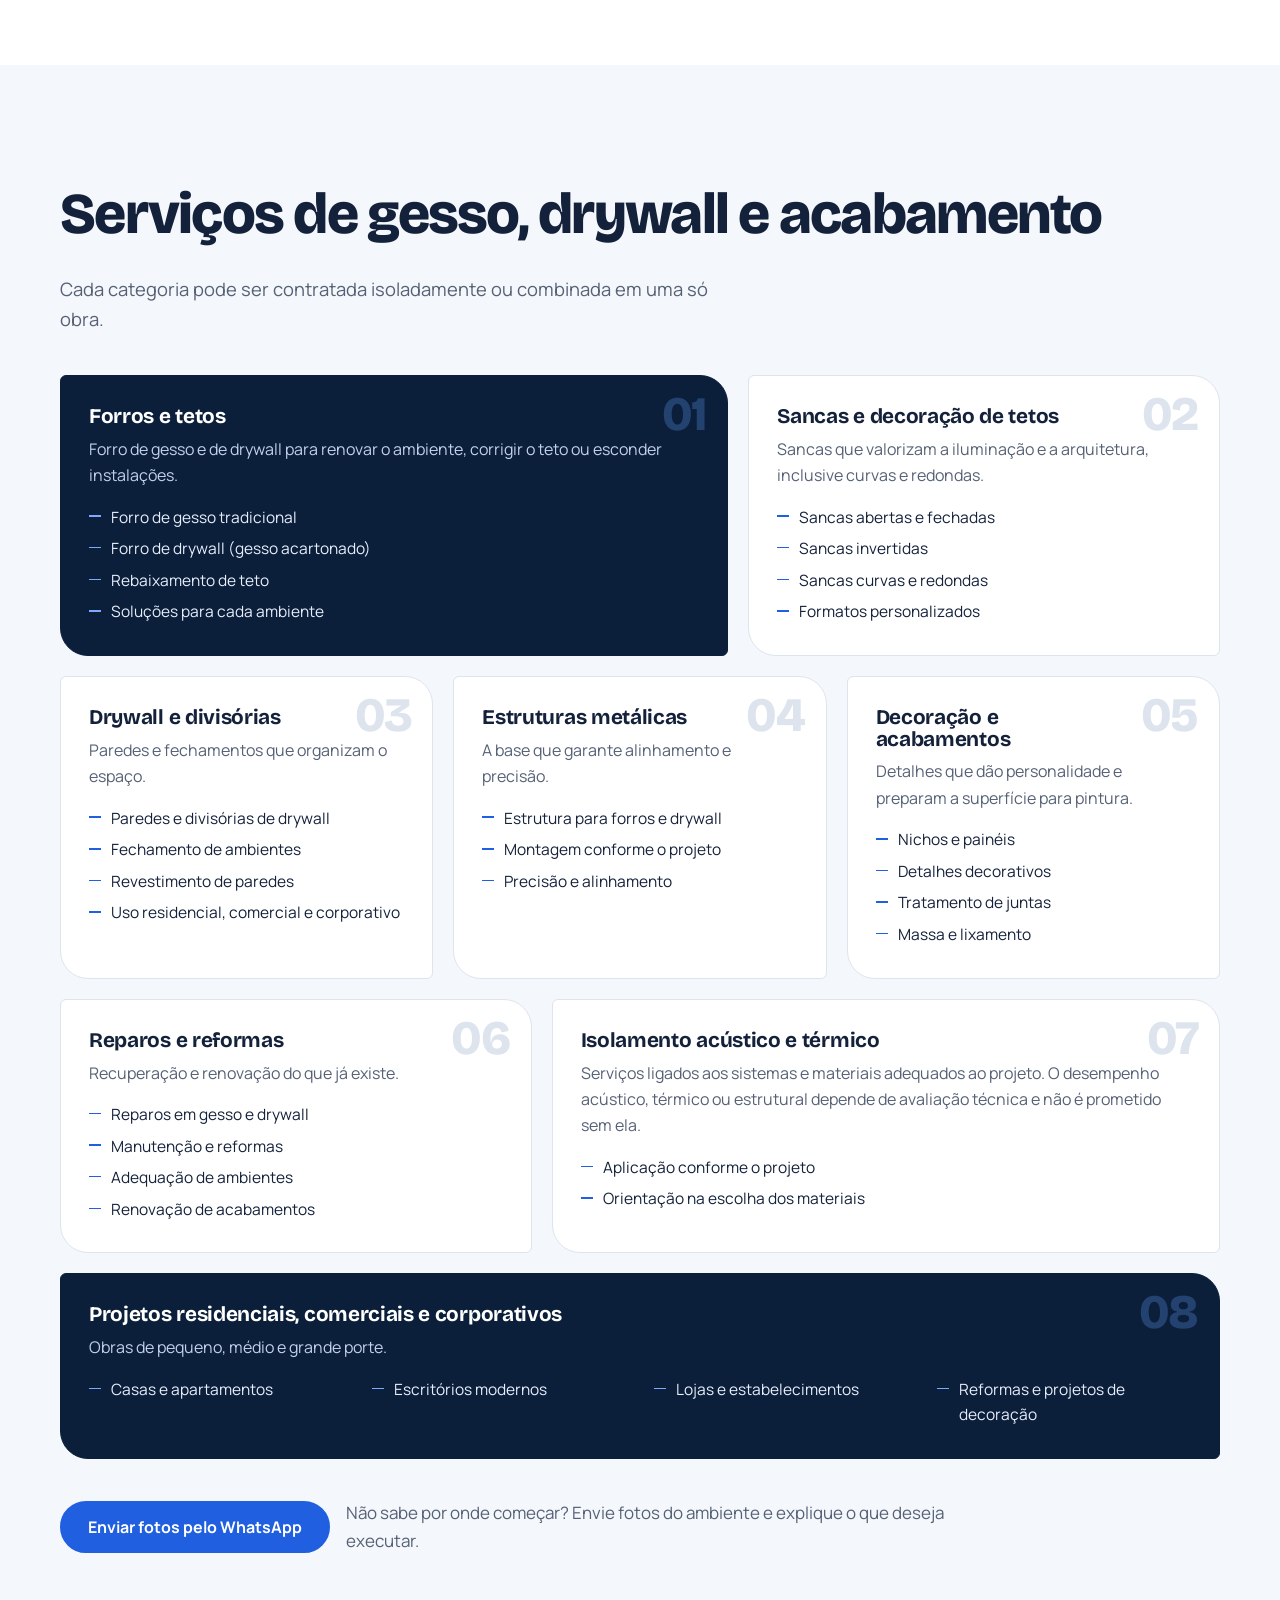
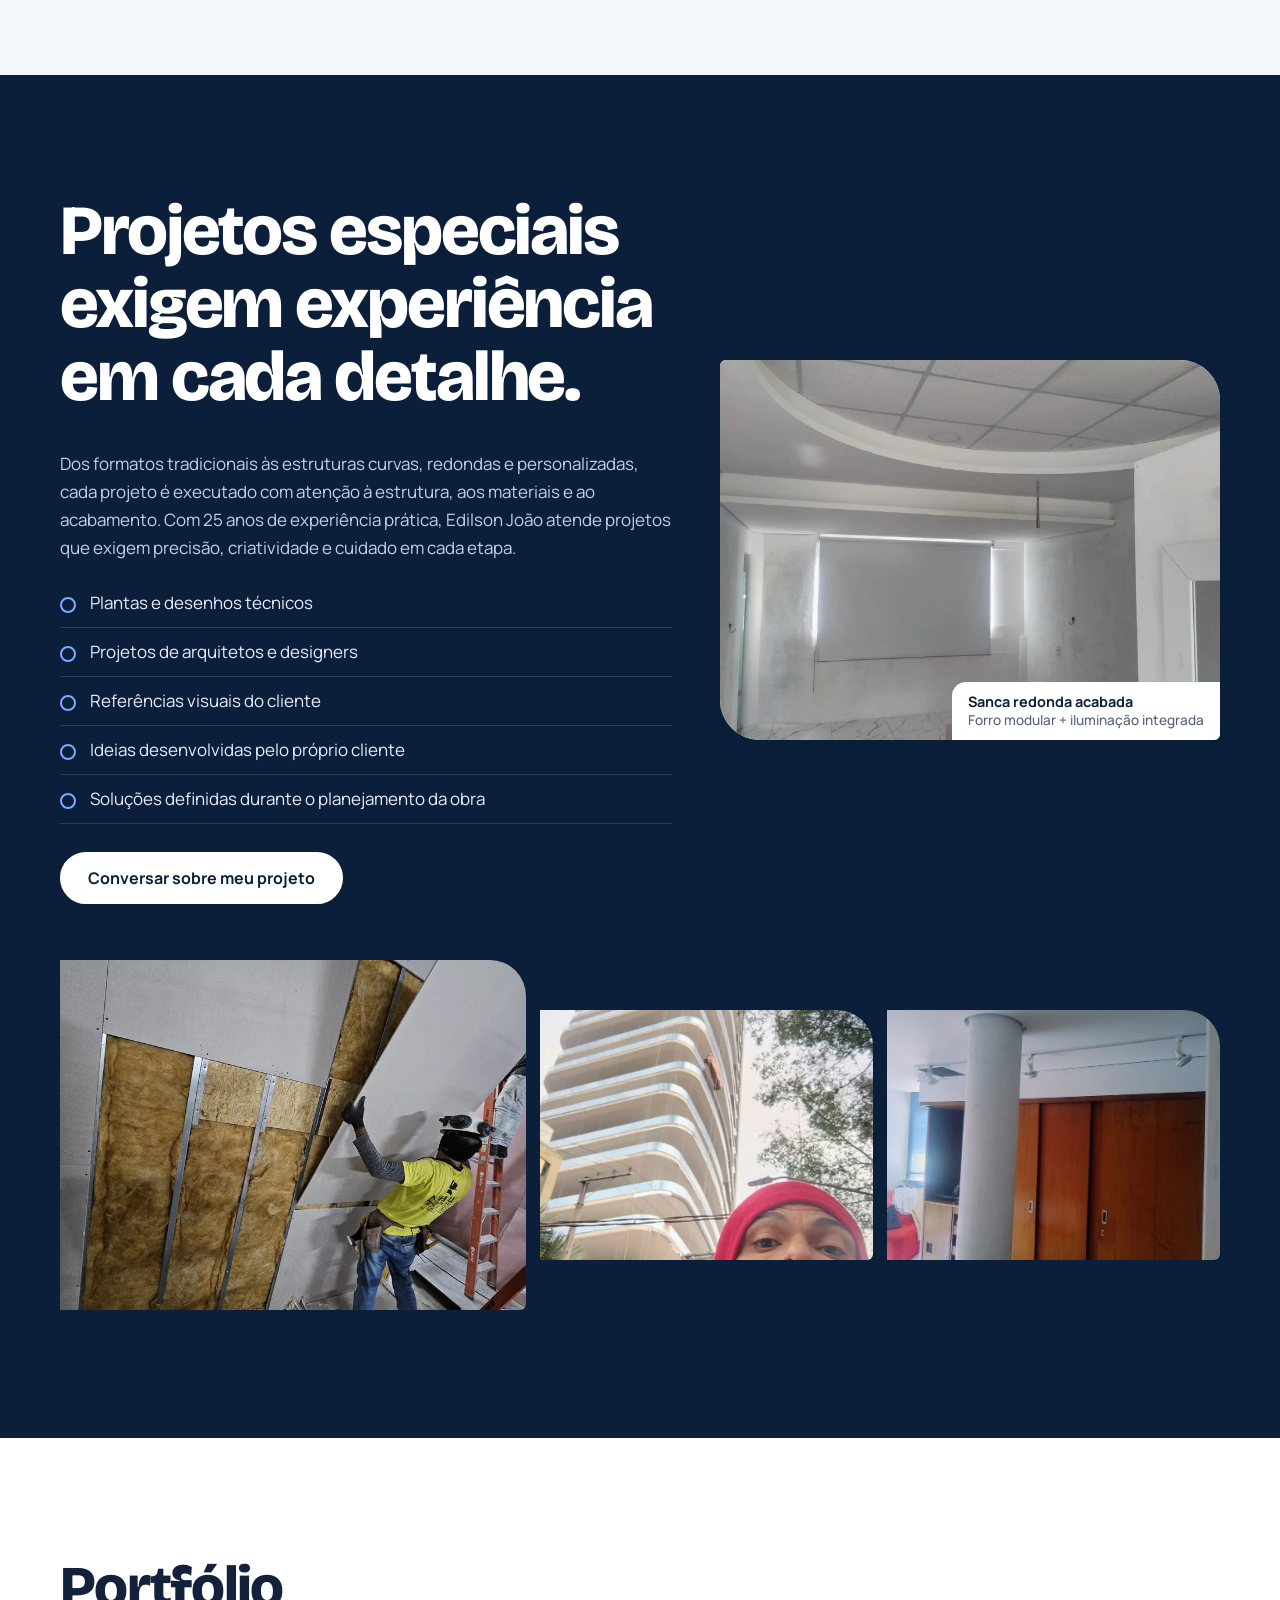
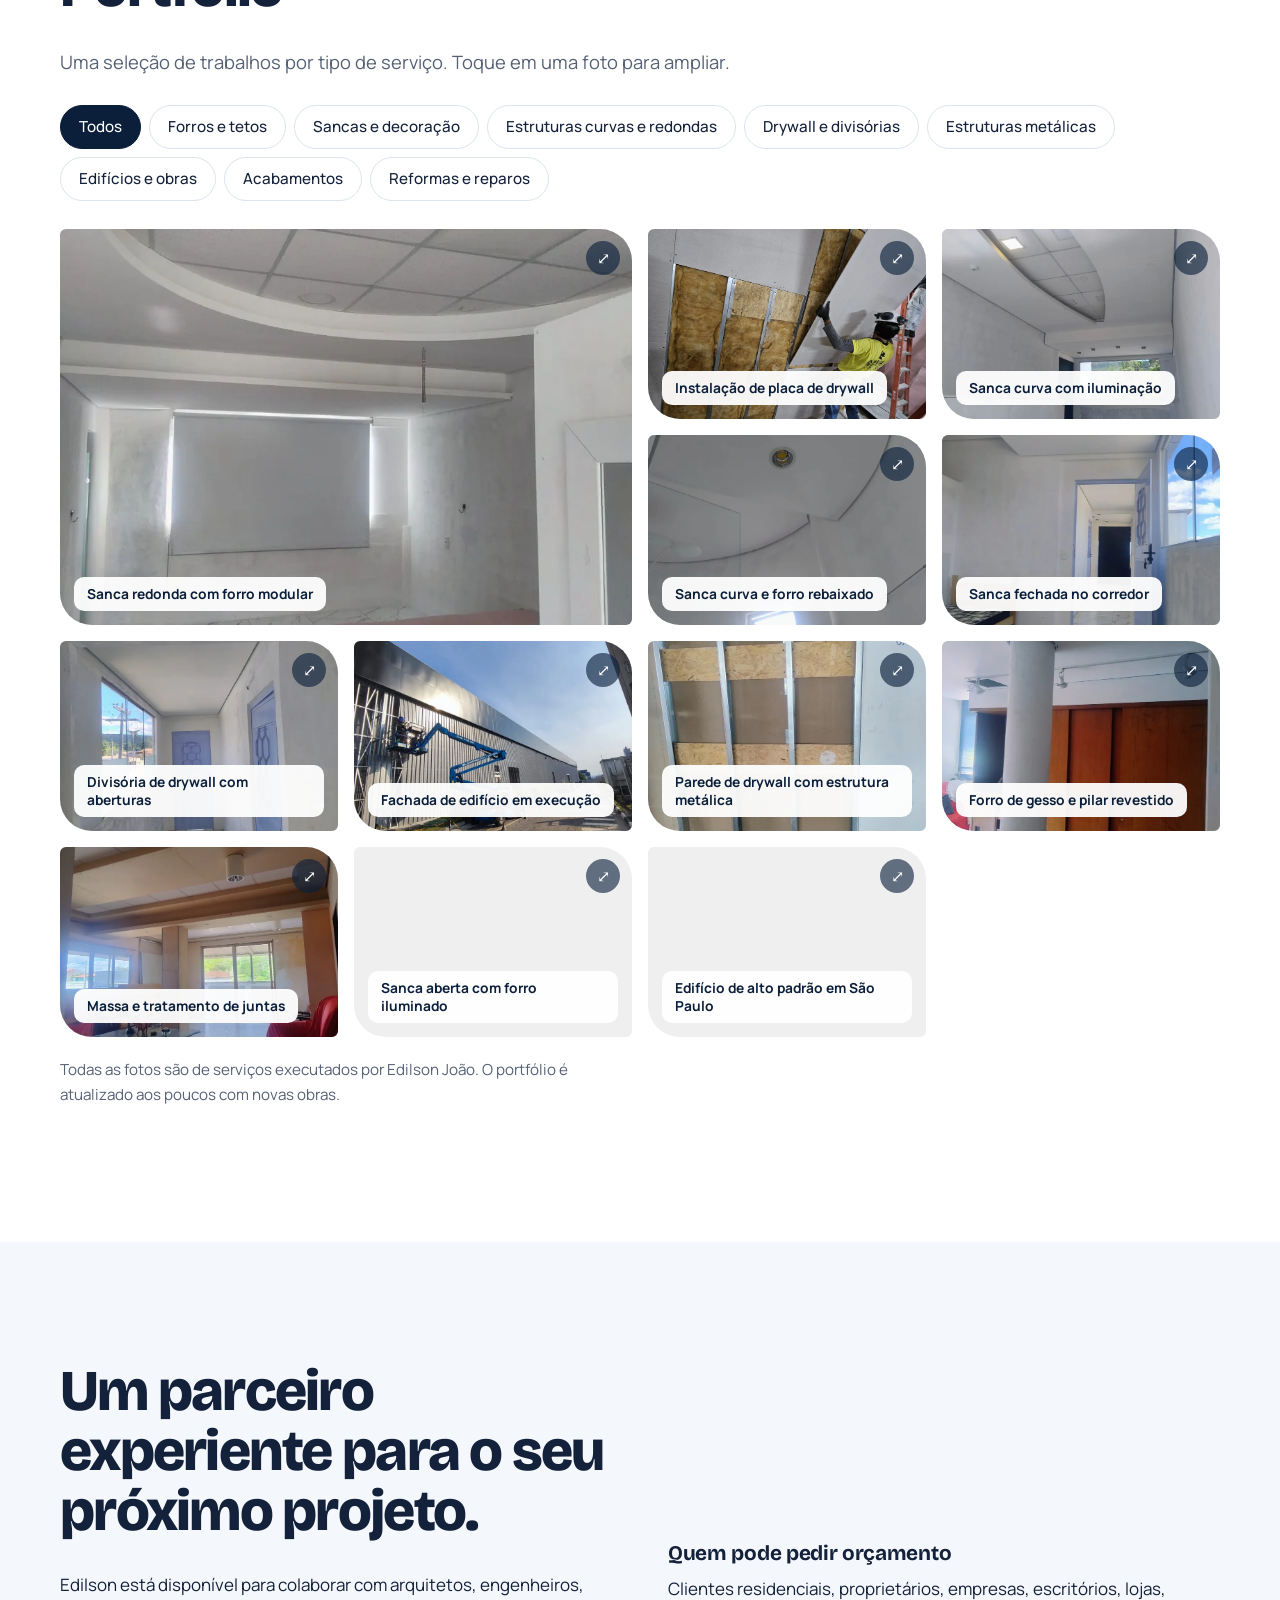
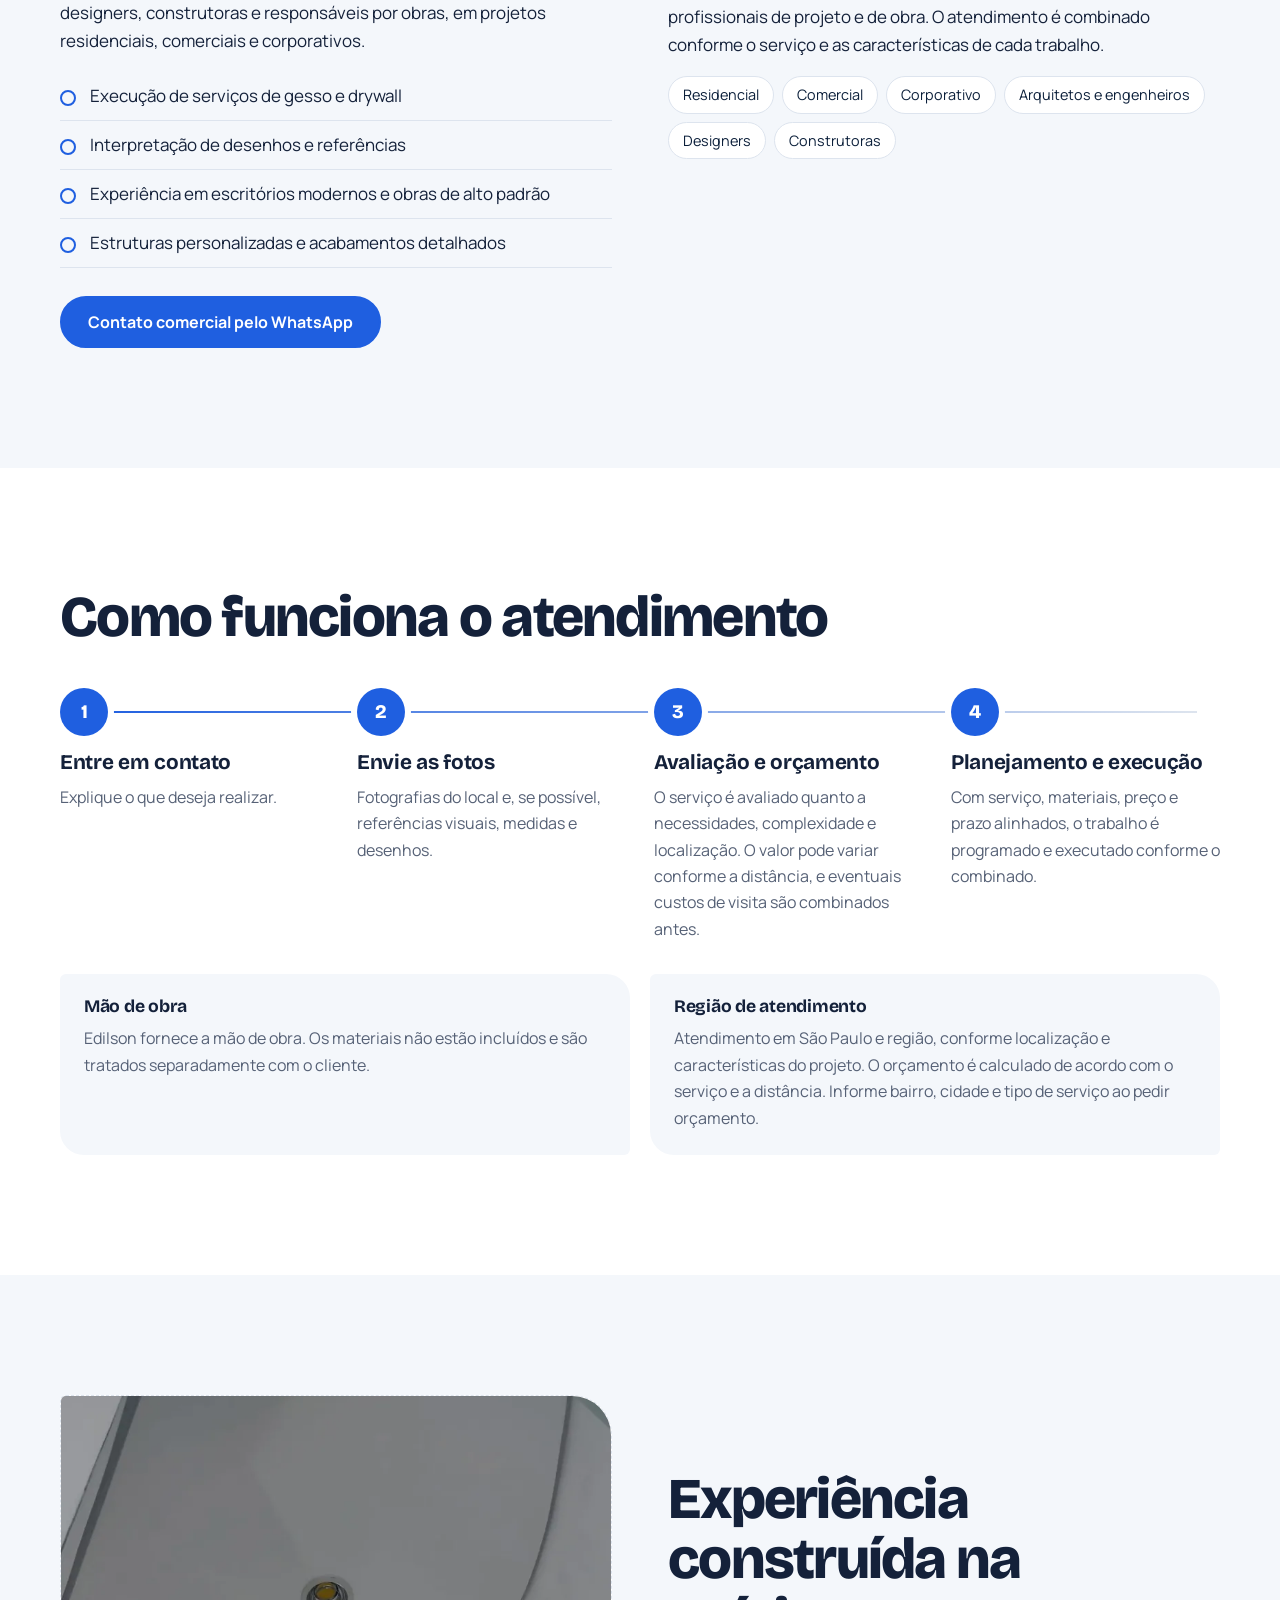
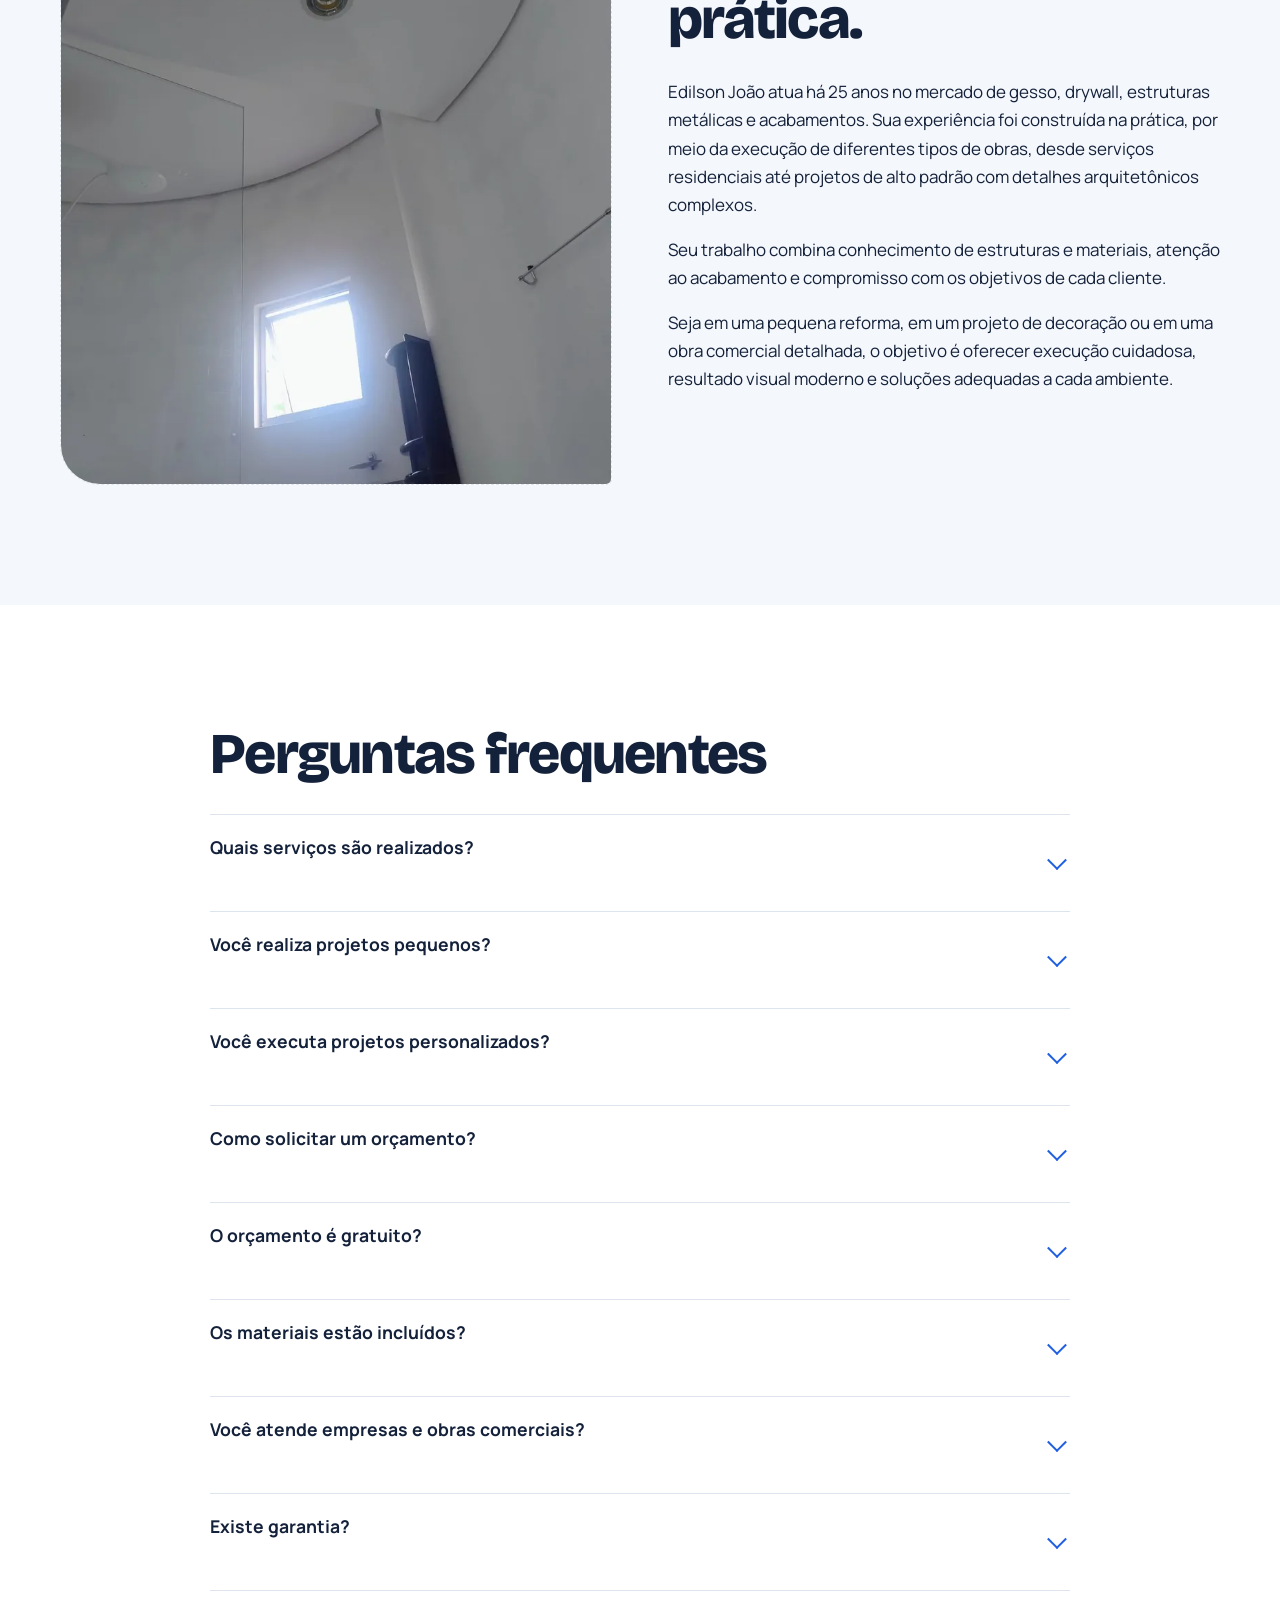
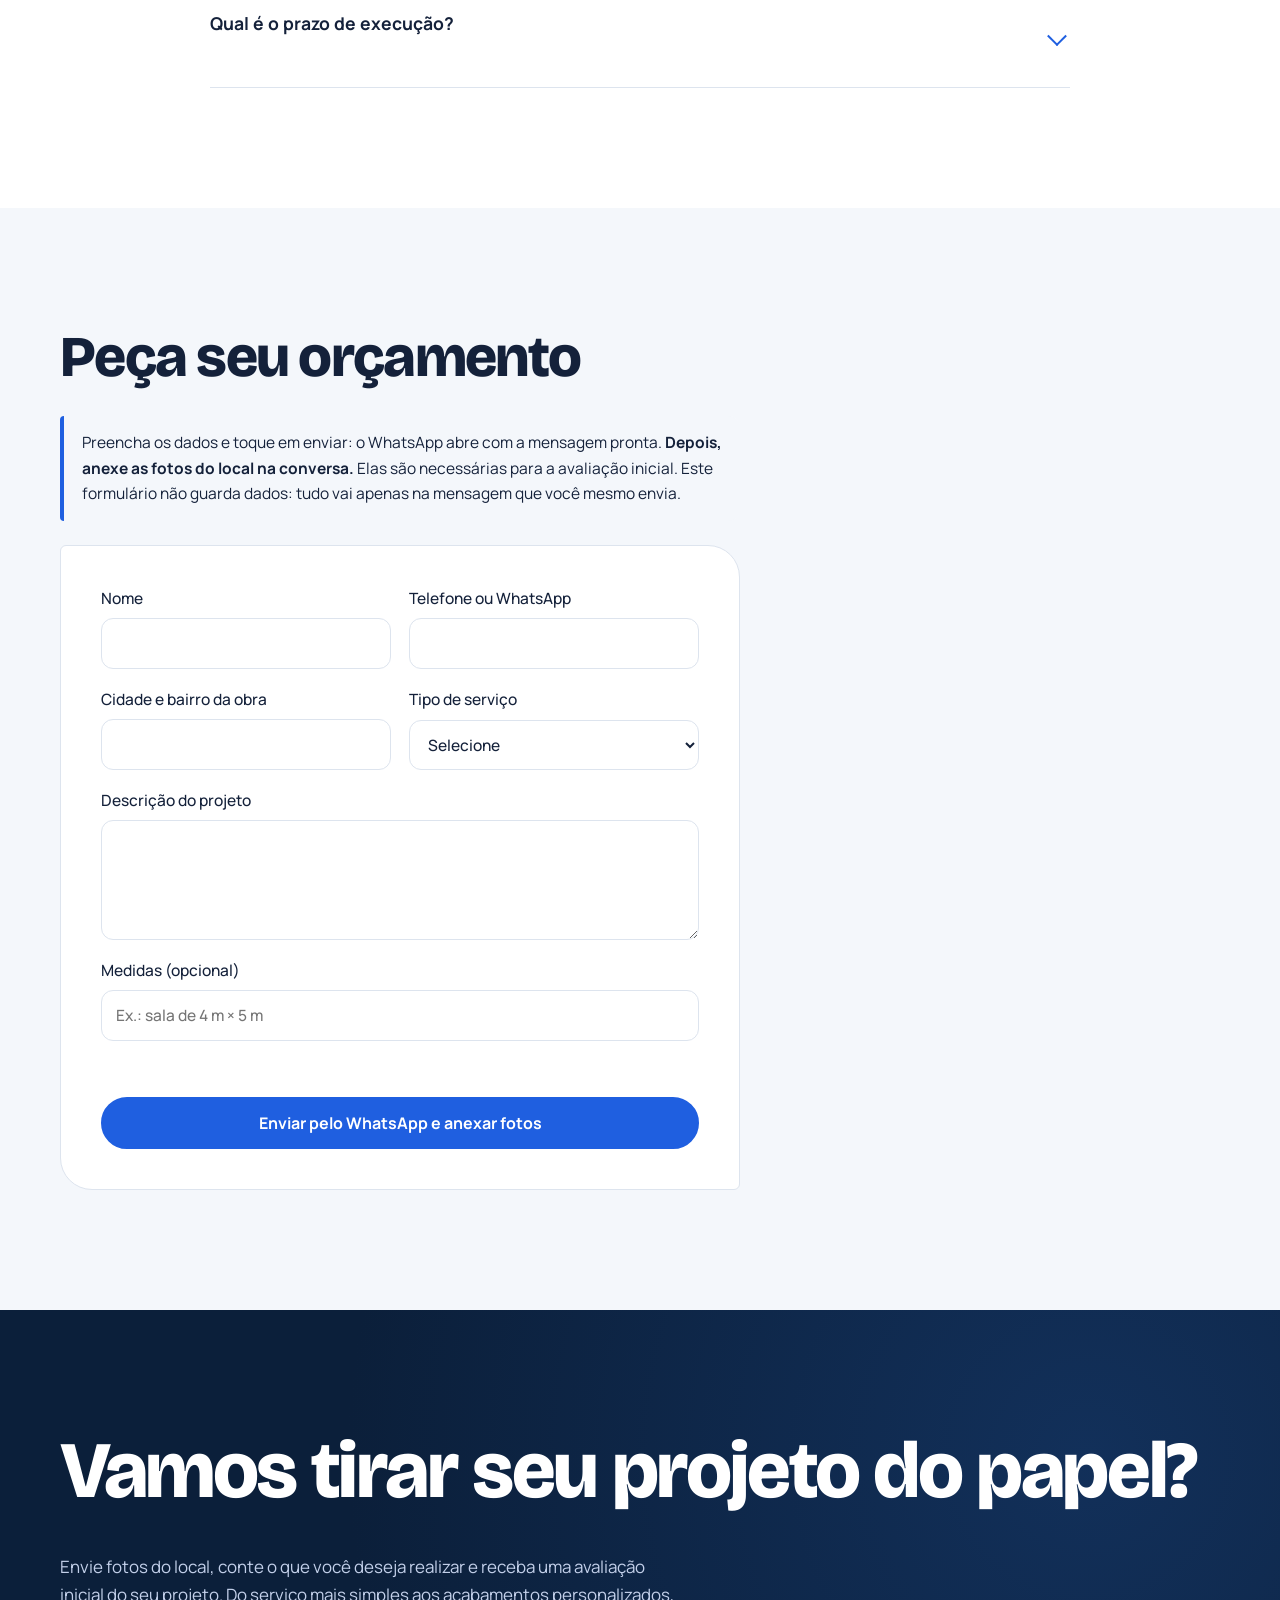
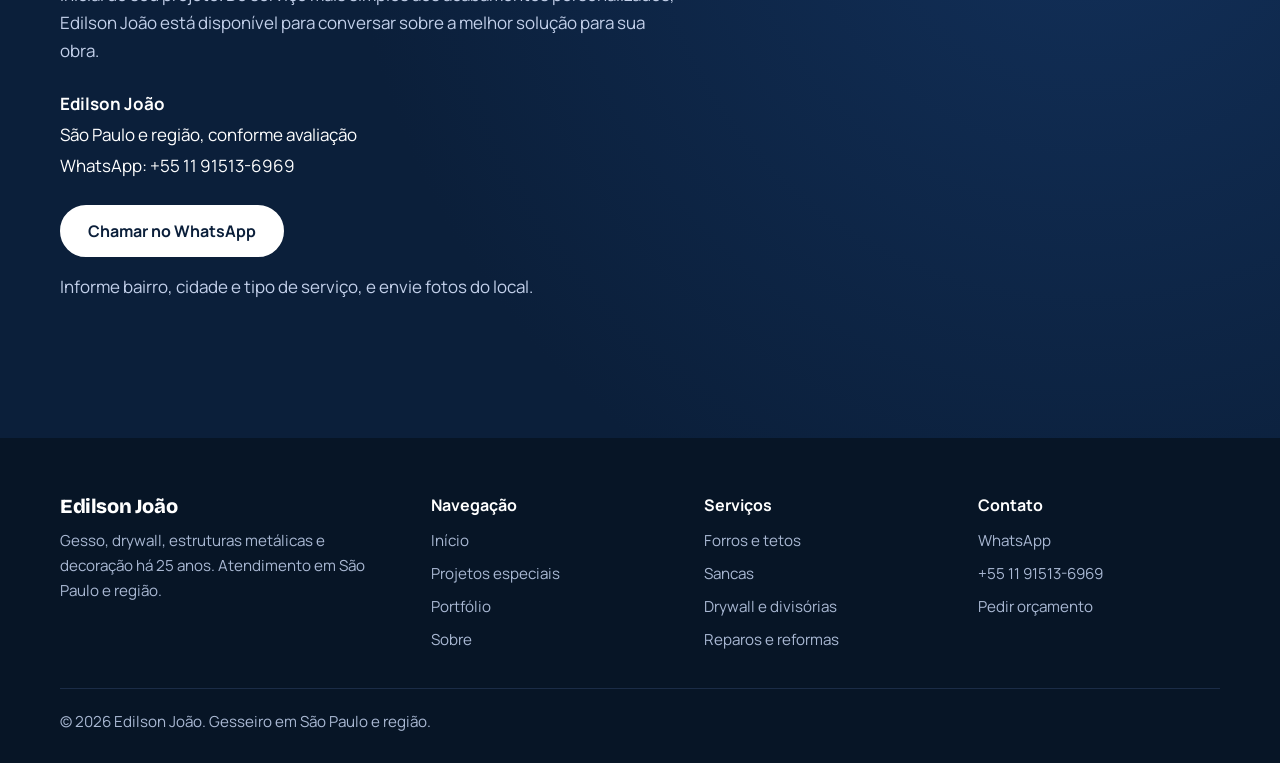
==== commit 9bcb777a: "Add Google Search Console verification meta tag" ====
--- a/index.html
+++ b/index.html
@@ -5,6 +5,7 @@
 <meta name="viewport" content="width=device-width, initial-scale=1, viewport-fit=cover">
 <title>Edilson João | Gesseiro em São Paulo: gesso, drywall e decoração</title>
 <meta name="description" content="Gesseiro em São Paulo com 25 anos de experiência: forro de gesso, drywall, sancas curvas e redondas, estruturas metálicas e acabamento de alto padrão. Peça orçamento pelo WhatsApp.">
+<meta name="google-site-verification" content="G2IhHw0FvsxwAyrcIK10YuHoF_CCWklLgZLGFNMYybM" />
 <meta name="theme-color" content="#0b1f3a">
 <link rel="canonical" href="https://jonasmenezes-dev.github.io/edilson-joao-portfolio/">
 <link rel="icon" type="image/svg+xml" href="assets/favicon.svg">
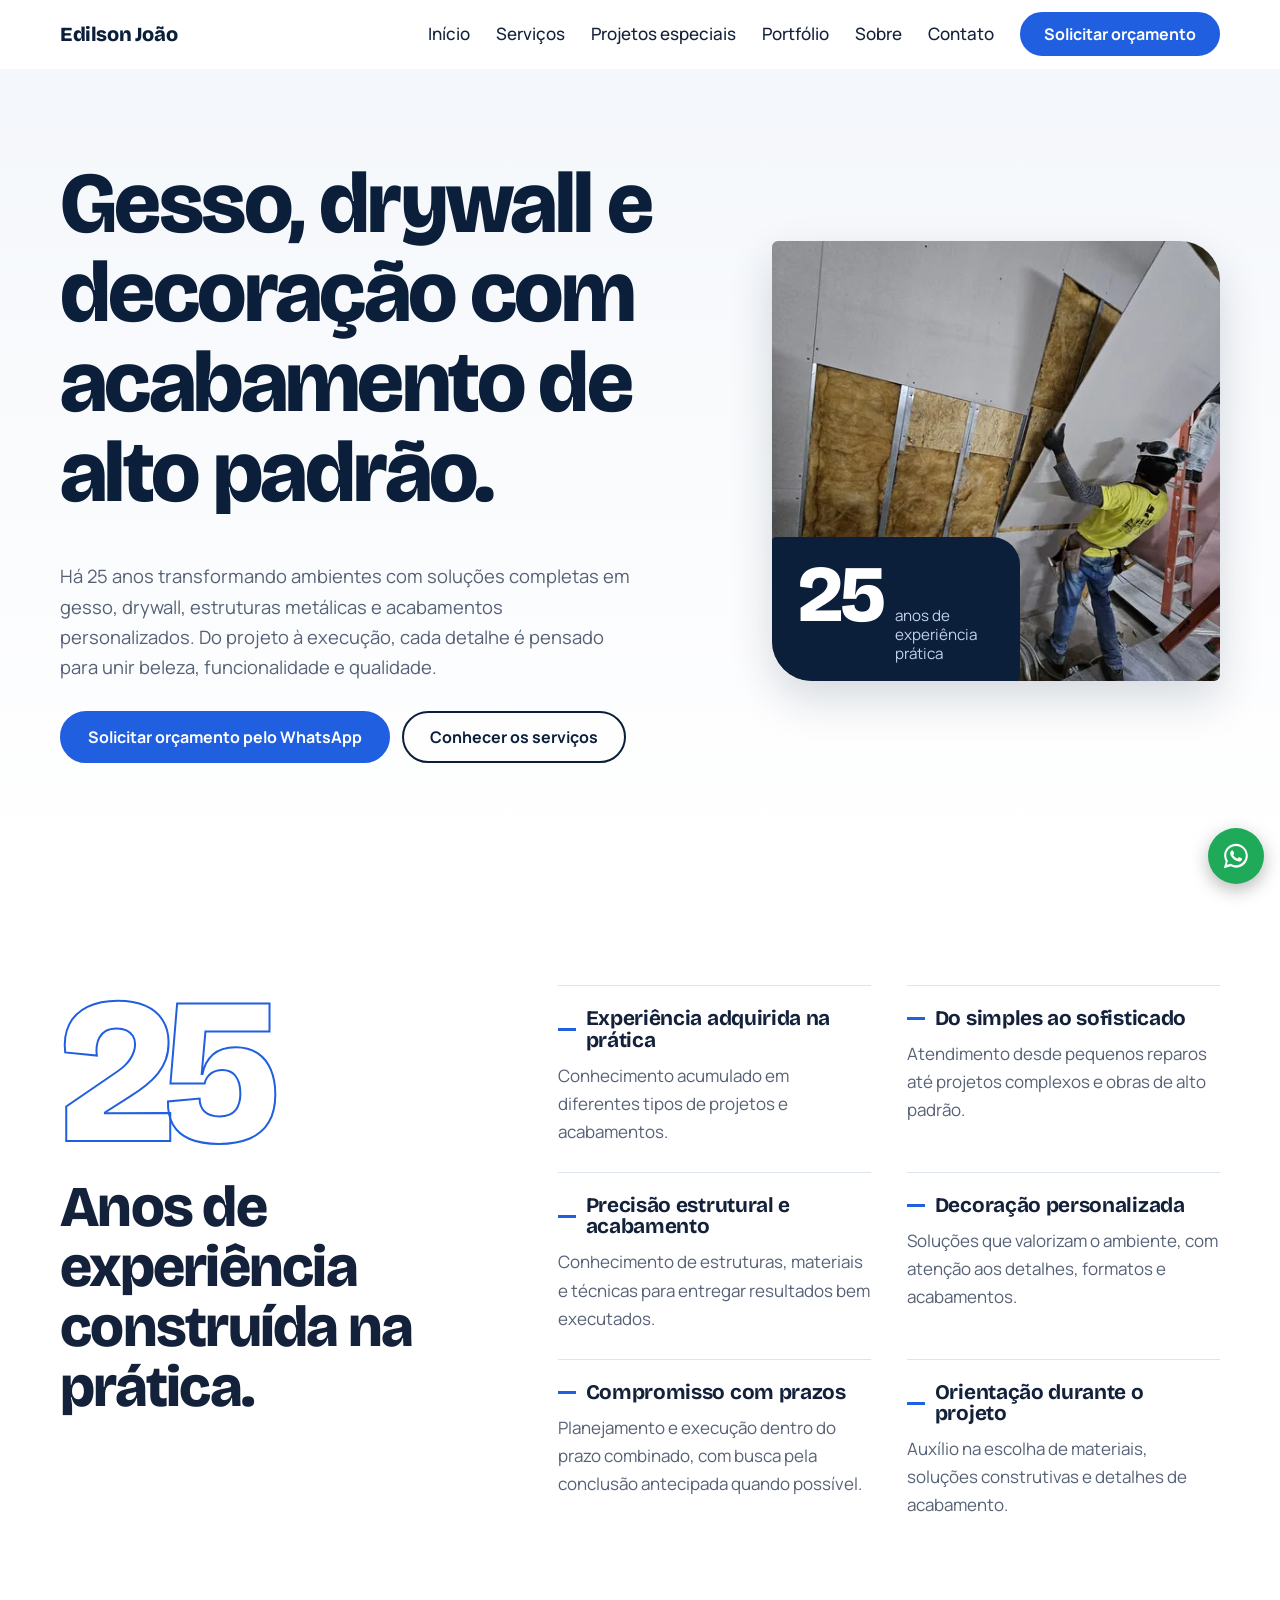
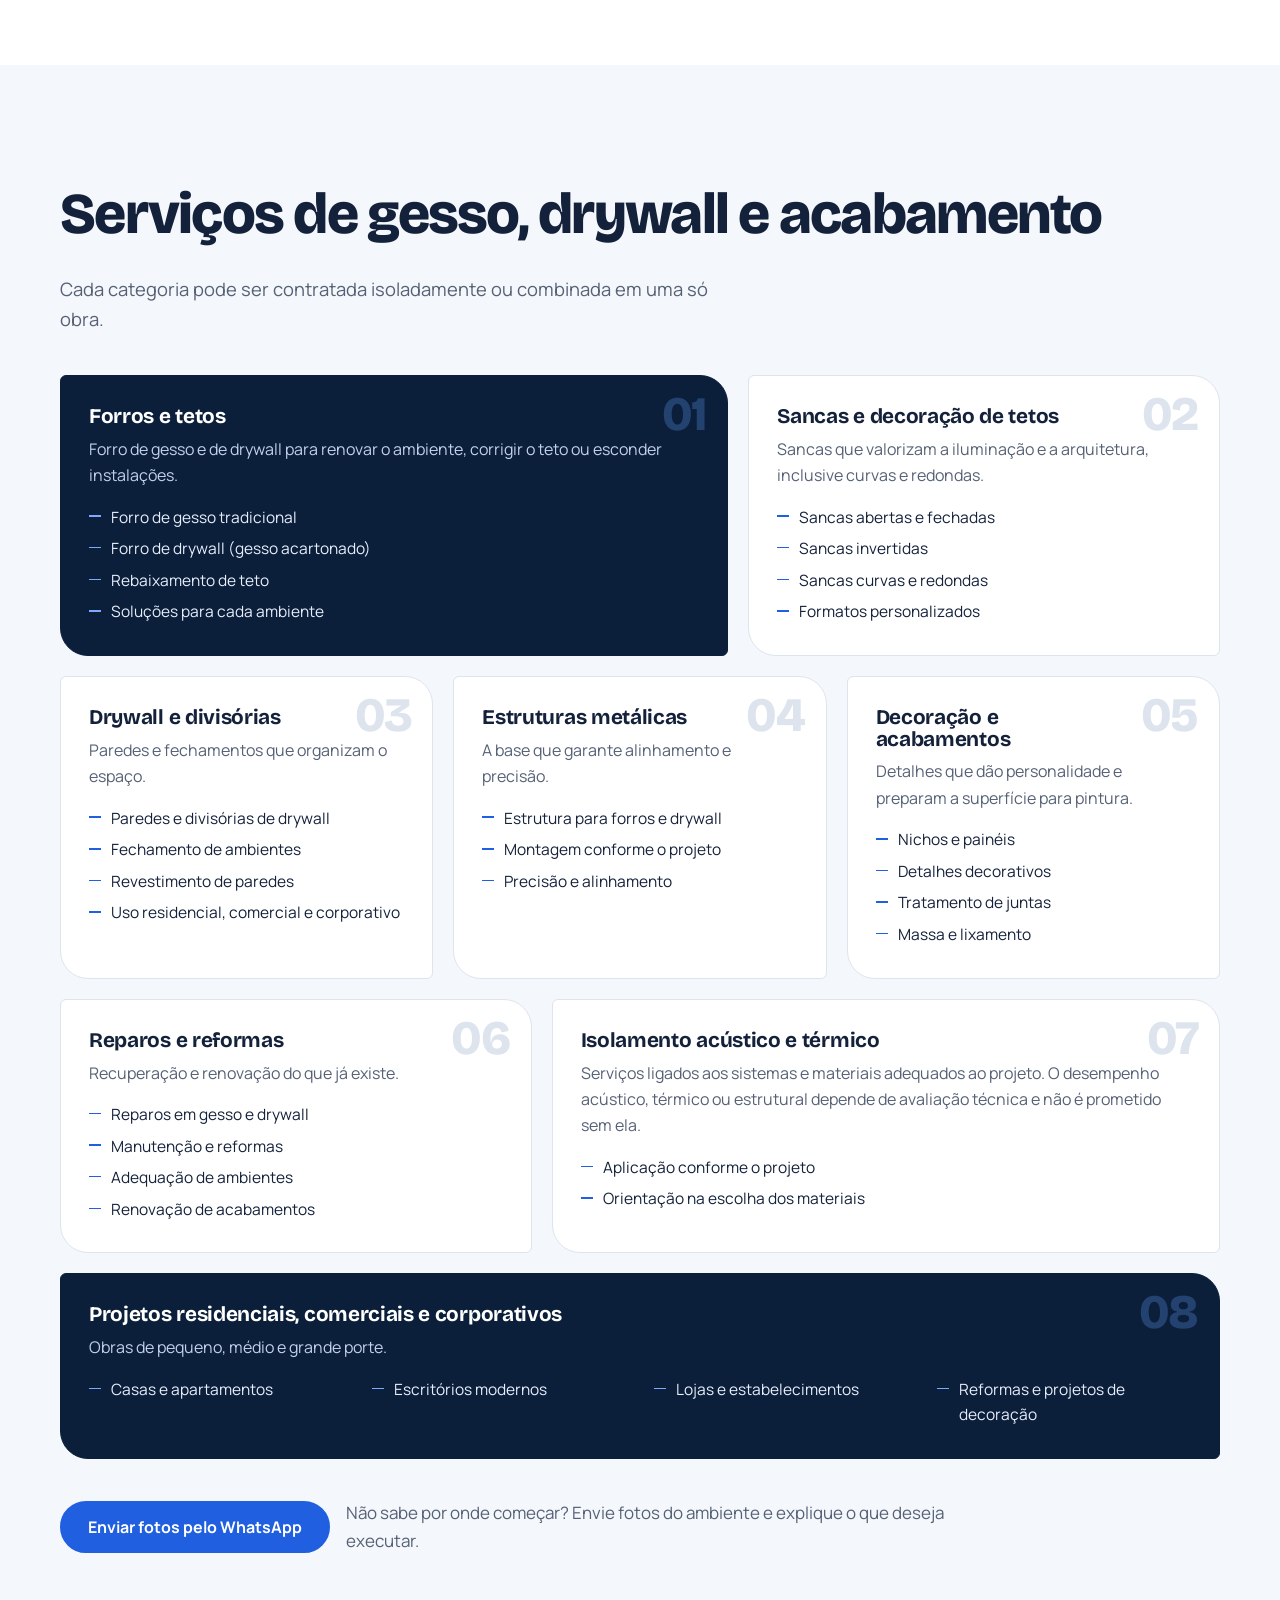
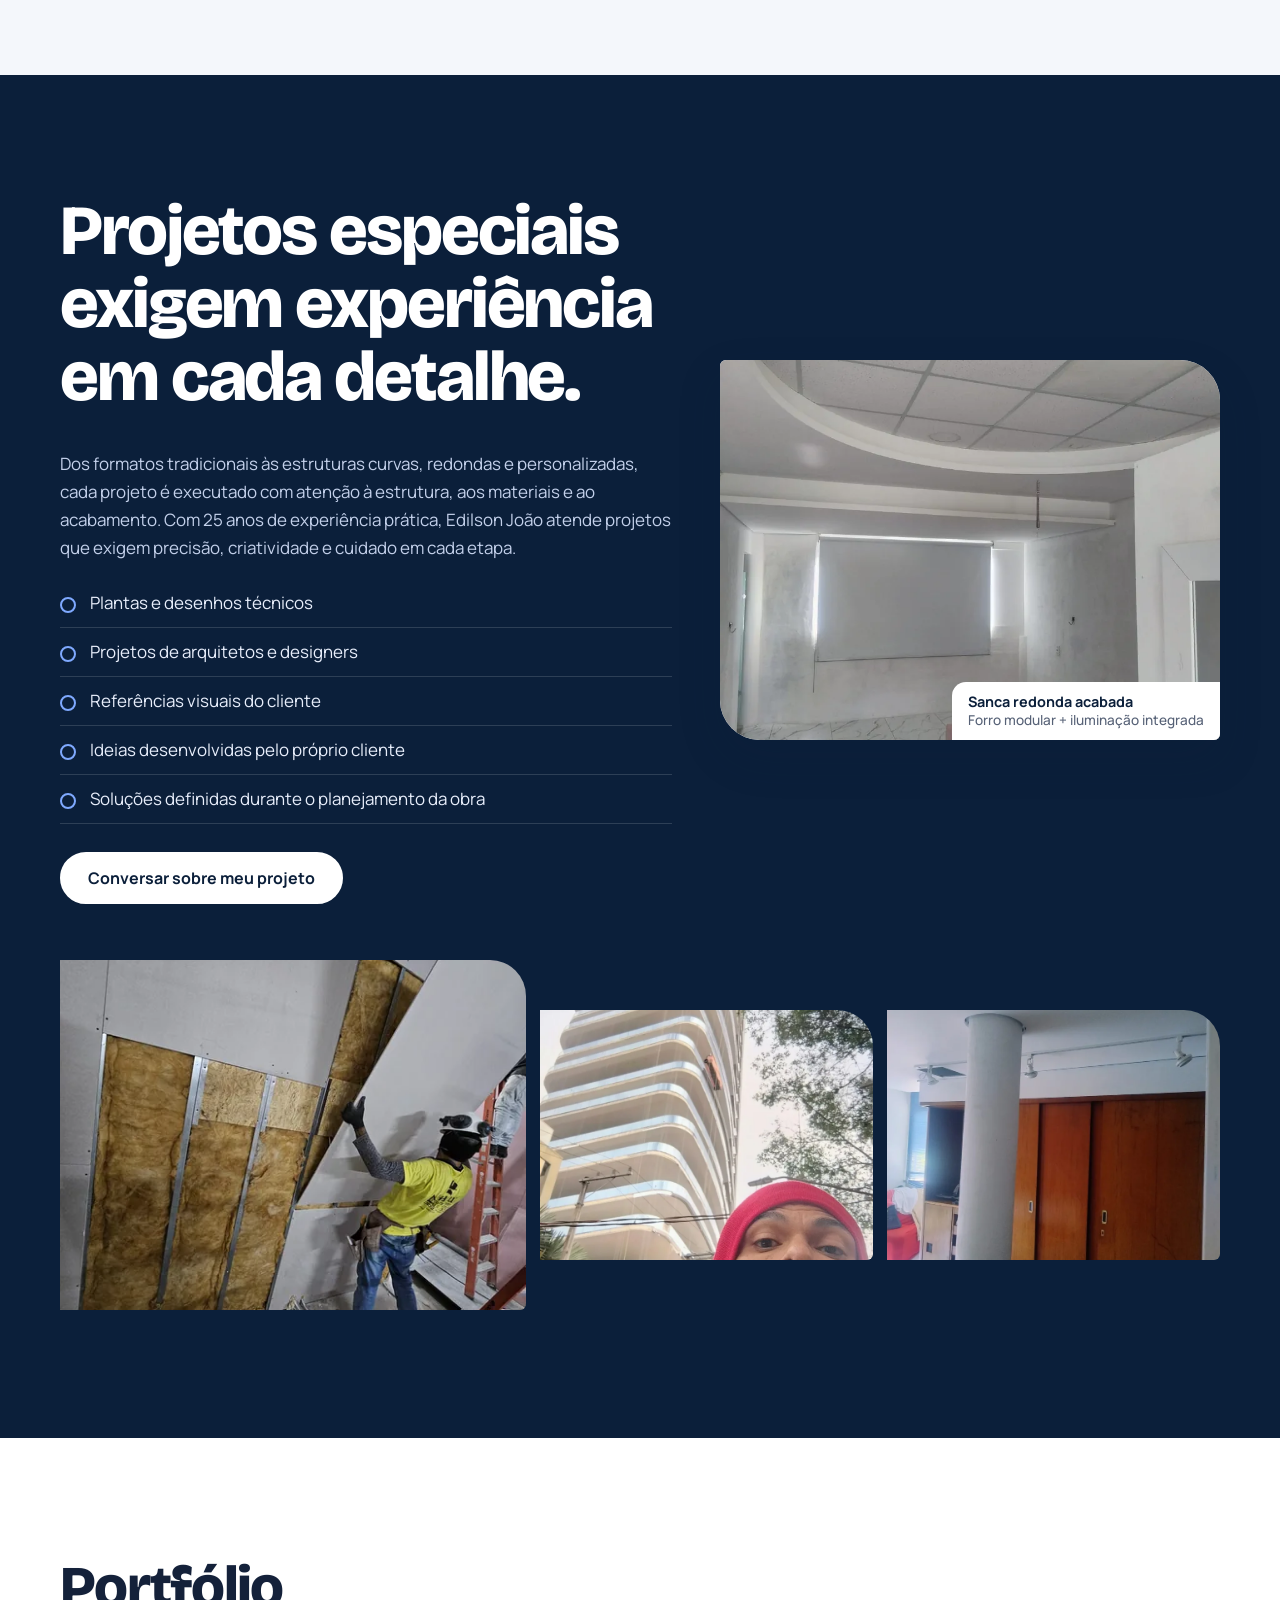
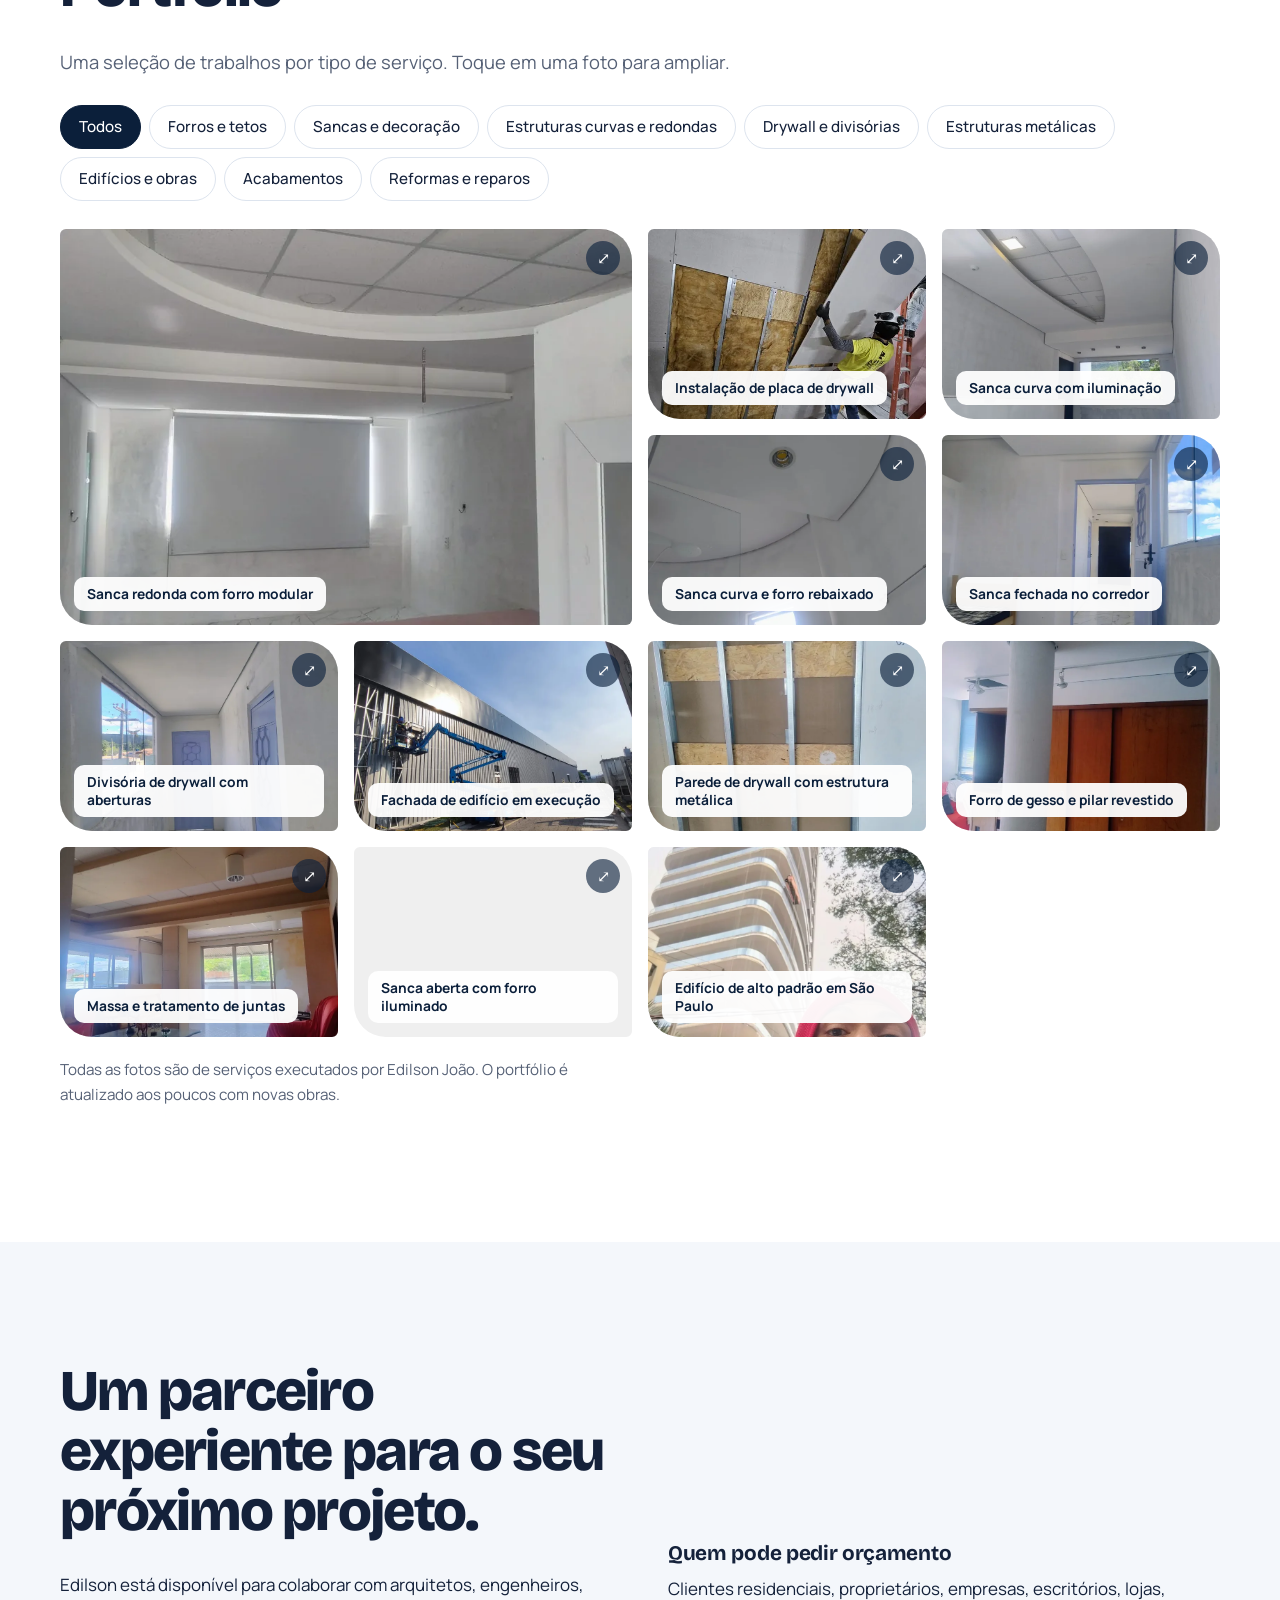
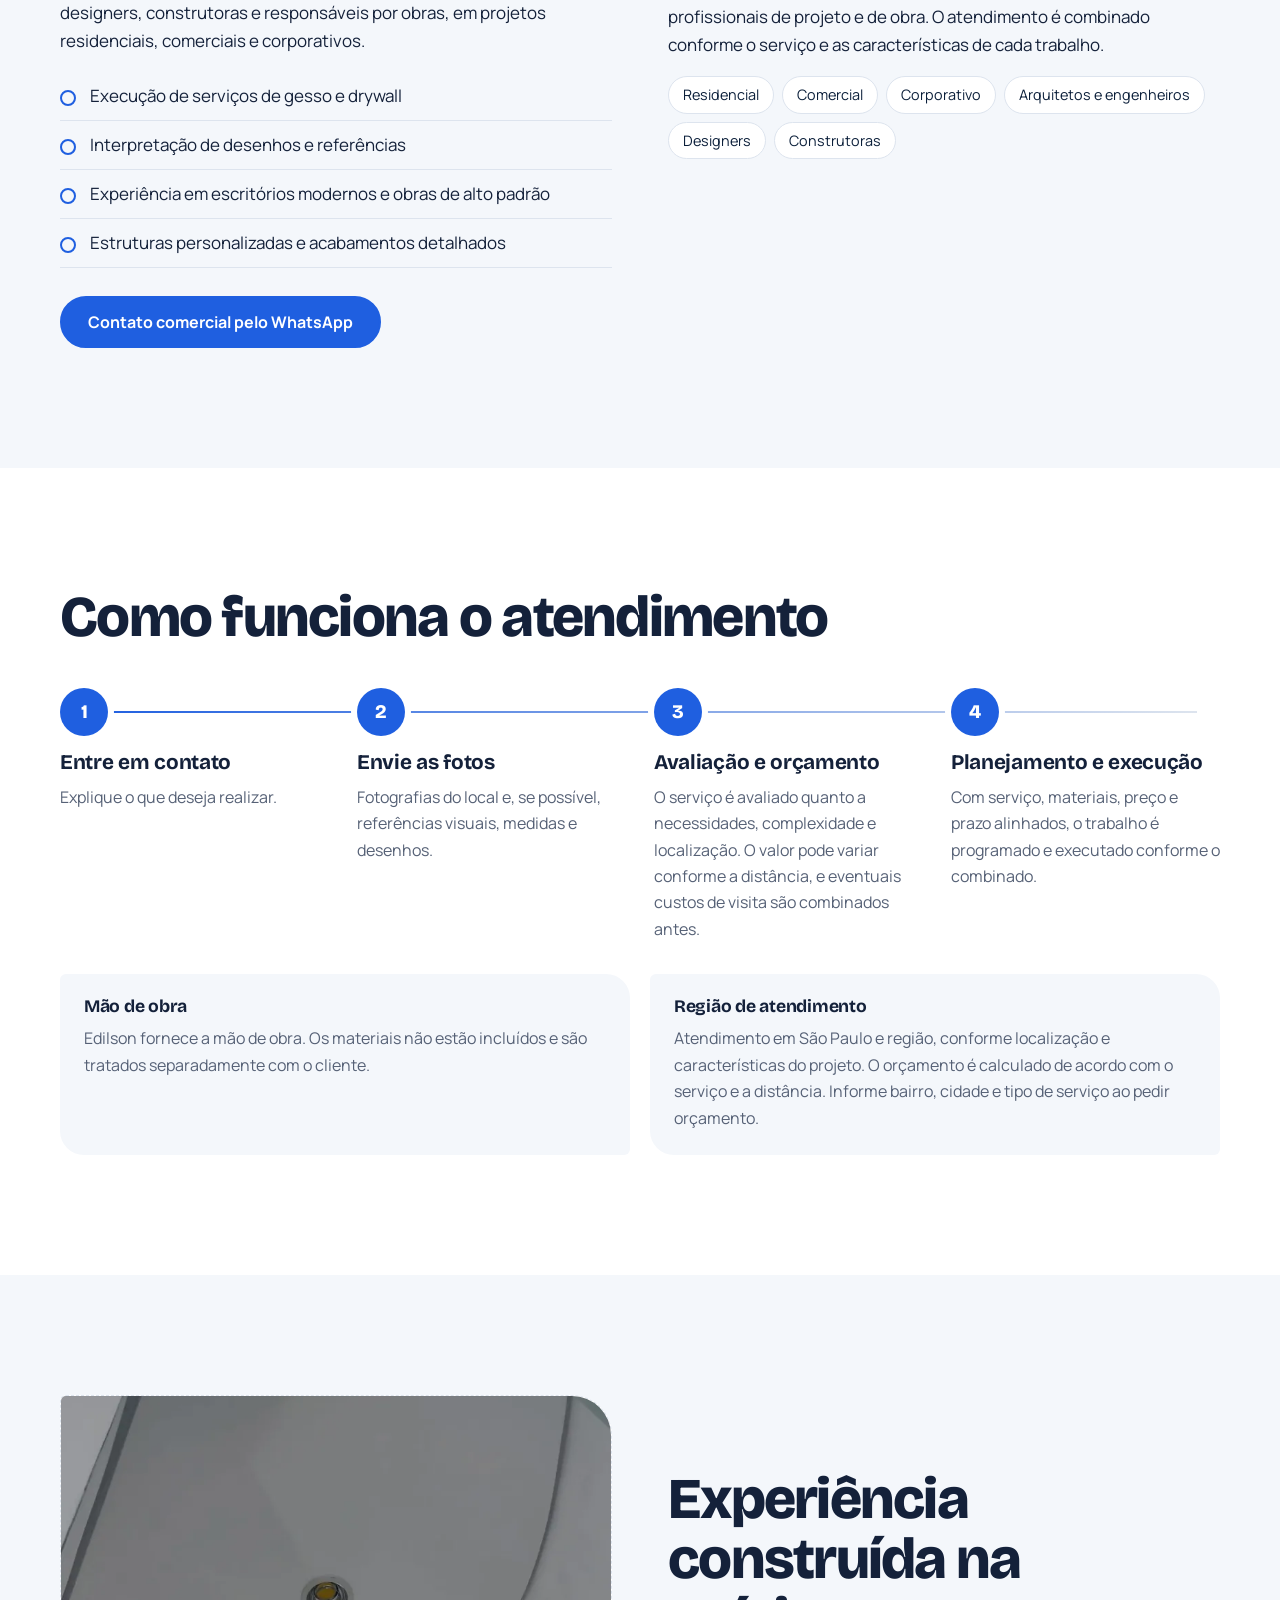
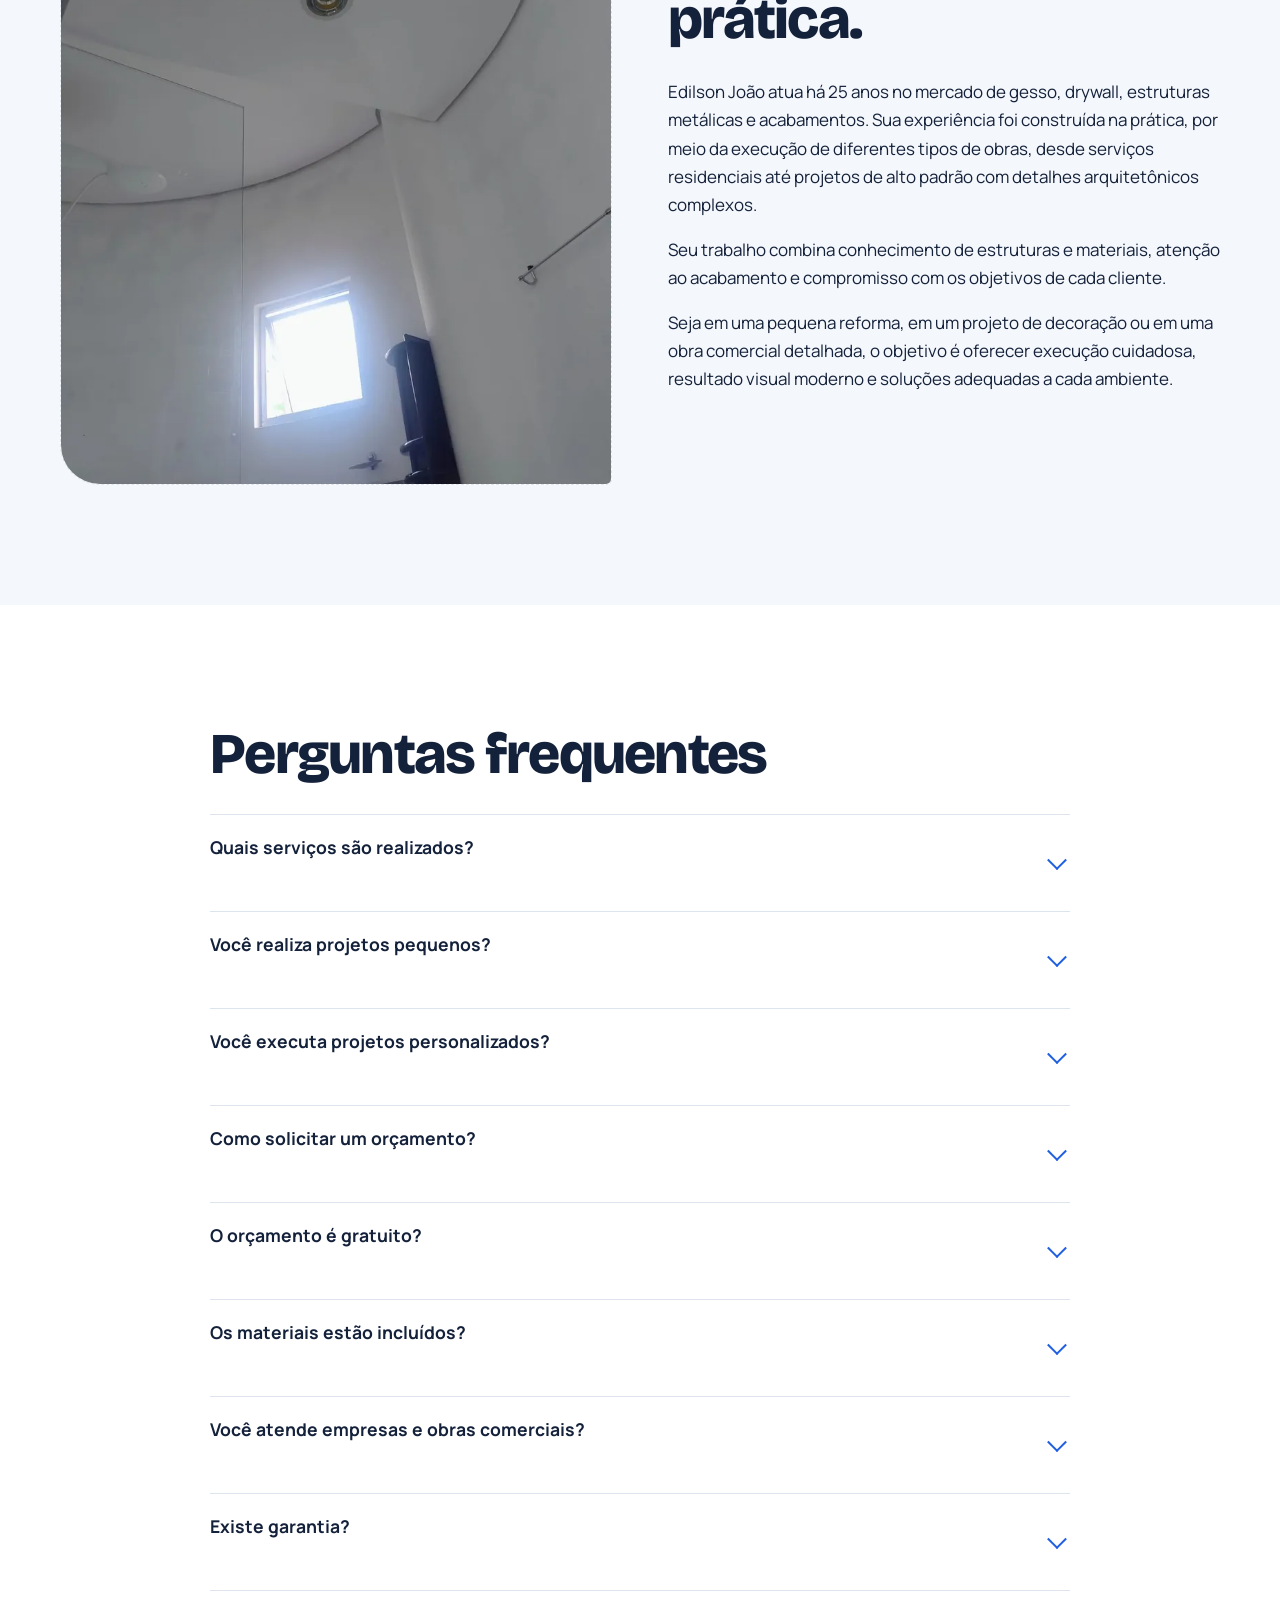
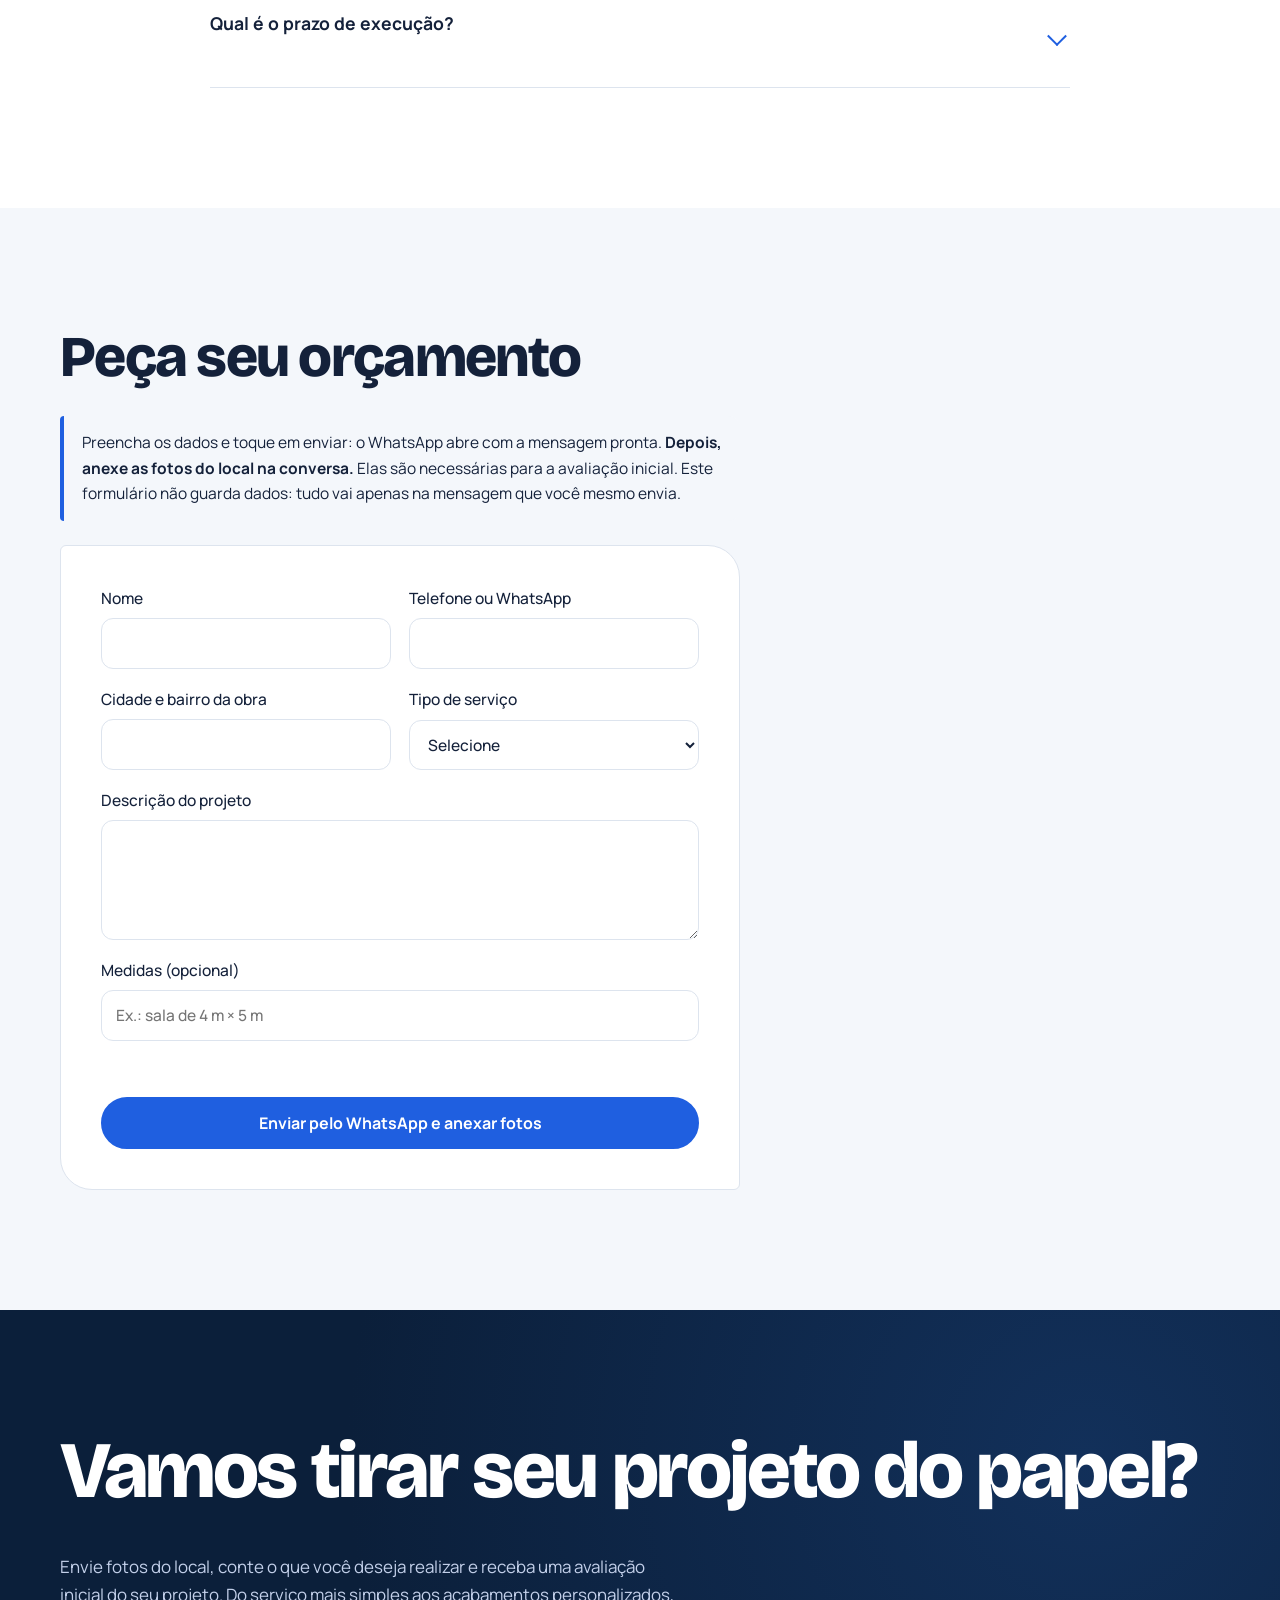
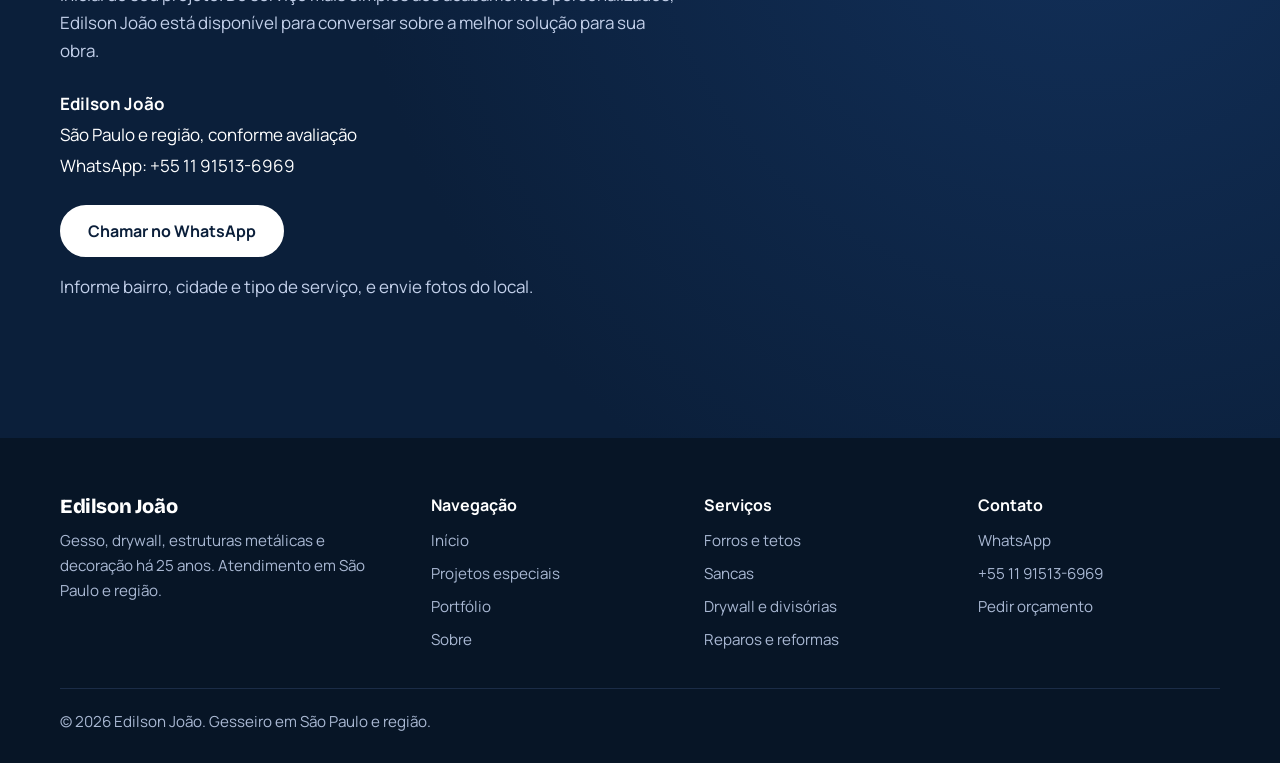
==== commit 1d7e3169: "Improve structured data and mobile menu accessibility" ====
--- a/index.html
+++ b/index.html
@@ -24,7 +24,7 @@
 <link rel="preconnect" href="https://fonts.googleapis.com">
 <link rel="preconnect" href="https://fonts.gstatic.com" crossorigin>
 <link href="https://fonts.googleapis.com/css2?family=Bricolage+Grotesque:wght@500;700;800&family=Manrope:wght@400;500;700&display=swap" rel="stylesheet">
-<script type="application/ld+json">{"@context":"https://schema.org","@type":"Person","name":"Edilson João","jobTitle":"Gesseiro e profissional de drywall","telephone":"+55 11 91513-6969","areaServed":"São Paulo e região"}</script>
+<script type="application/ld+json">{"@context":"https://schema.org","@type":"Person","name":"Edilson João","jobTitle":"Gesseiro e profissional de drywall","description":"Profissional com 25 anos de experiência em gesso, drywall, estruturas metálicas, sancas e acabamentos, com atendimento em São Paulo e região.","telephone":"+55 11 91513-6969","url":"https://jonasmenezes-dev.github.io/edilson-joao-portfolio/","areaServed":"São Paulo e região","knowsAbout":["Gesso e forros","Drywall e divisórias","Sancas e decoração de tetos","Estruturas metálicas","Reparos e acabamentos"]}</script>
 <script>document.documentElement.classList.add("js")</script>
 <style>
 :root{--navy:#0b1f3a;--navy2:#12305a;--blue:#1f5fe0;--blue-d:#1749b3;--sky:#7fa9ff;--ice:#f4f7fb;--ink:#14213a;--mute:#566176;--line:#dde4ee;--bg:#fff;color-scheme:light;box-sizing:border-box;padding-top:env(safe-area-inset-top,0px);padding-bottom:env(safe-area-inset-bottom,0px)}
@@ -259,7 +259,7 @@
 <header id="top">
 <div class="wrap nav">
 <a class="brand" href="#inicio">Edilson João</a>
-<button class="burger" aria-label="Abrir menu" aria-expanded="false" aria-controls="menu">☰</button>
+<button class="burger" aria-controls="menu" aria-label="Abrir menu" aria-expanded="false" aria-controls="menu">☰</button>
 <nav aria-label="Principal"><ul id="menu">
 <li><a href="#inicio">Início</a></li><li><a href="#servicos">Serviços</a></li><li><a href="#especiais">Projetos especiais</a></li><li><a href="#portfolio">Portfólio</a></li><li><a href="#sobre">Sobre</a></li><li><a href="#contato">Contato</a></li>
 <li><a class="btn wa" data-msg="geral" href="https://wa.me/5511915136969">Solicitar orçamento</a></li>
@@ -476,6 +476,8 @@
 function sc(){h.classList.toggle("sc",scrollY>8)}addEventListener("scroll",sc,{passive:true});sc();
 b.addEventListener("click",function(){var o=u.classList.toggle("open");b.setAttribute("aria-expanded",o)});
 u.addEventListener("click",function(e){if(e.target.closest("a")){u.classList.remove("open");b.setAttribute("aria-expanded","false")}});
+/* Permite fechar o menu móvel pelo teclado. */
+document.addEventListener("keydown",function(e){if(e.key==="Escape"&&u.classList.contains("open")){u.classList.remove("open");b.setAttribute("aria-expanded","false");b.focus()}});
 /* entrada ao rolar */
 var rv=document.querySelectorAll(".rv");
 if("IntersectionObserver" in window&&!rm){var io=new IntersectionObserver(function(es){es.forEach(function(e){if(e.isIntersecting){e.target.classList.add("in");io.unobserve(e.target)}})},{threshold:.12,rootMargin:"0px 0px -40px 0px"});rv.forEach(function(e){io.observe(e)})}else rv.forEach(function(e){e.classList.add("in")});
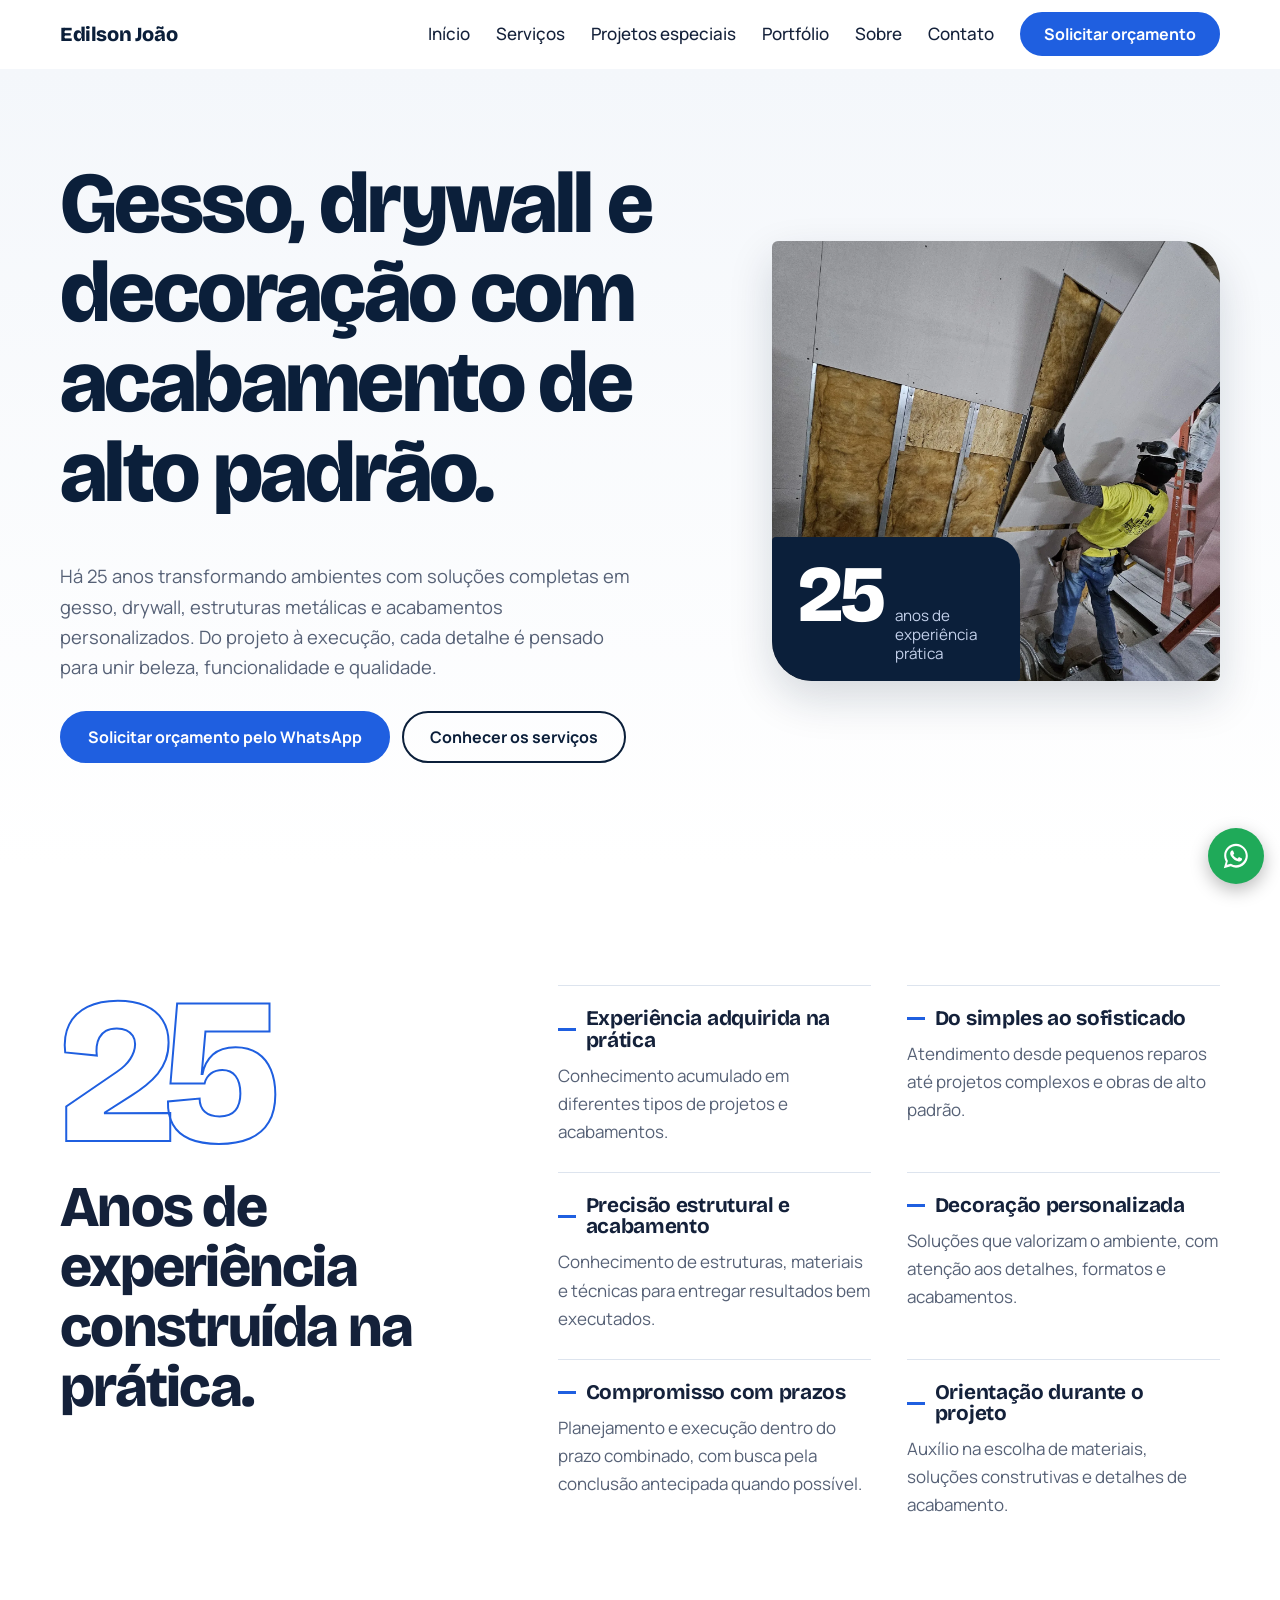
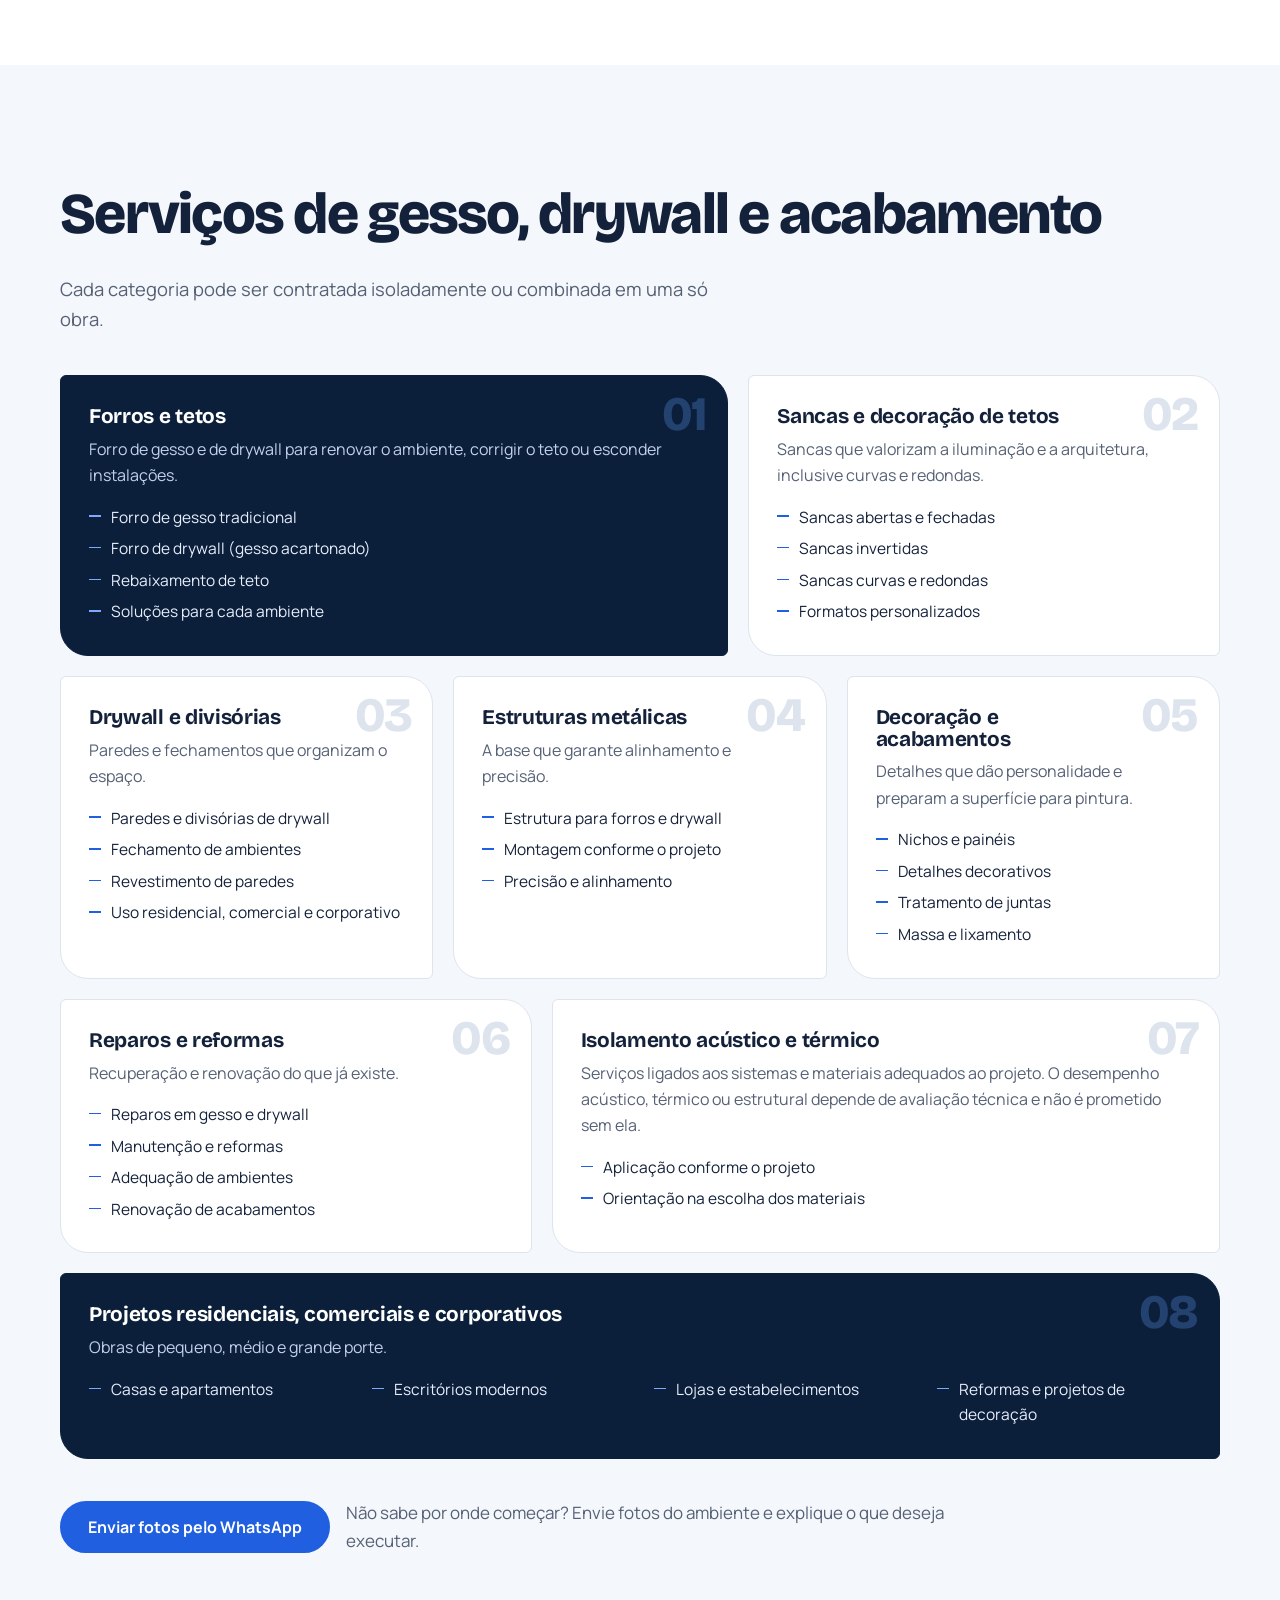
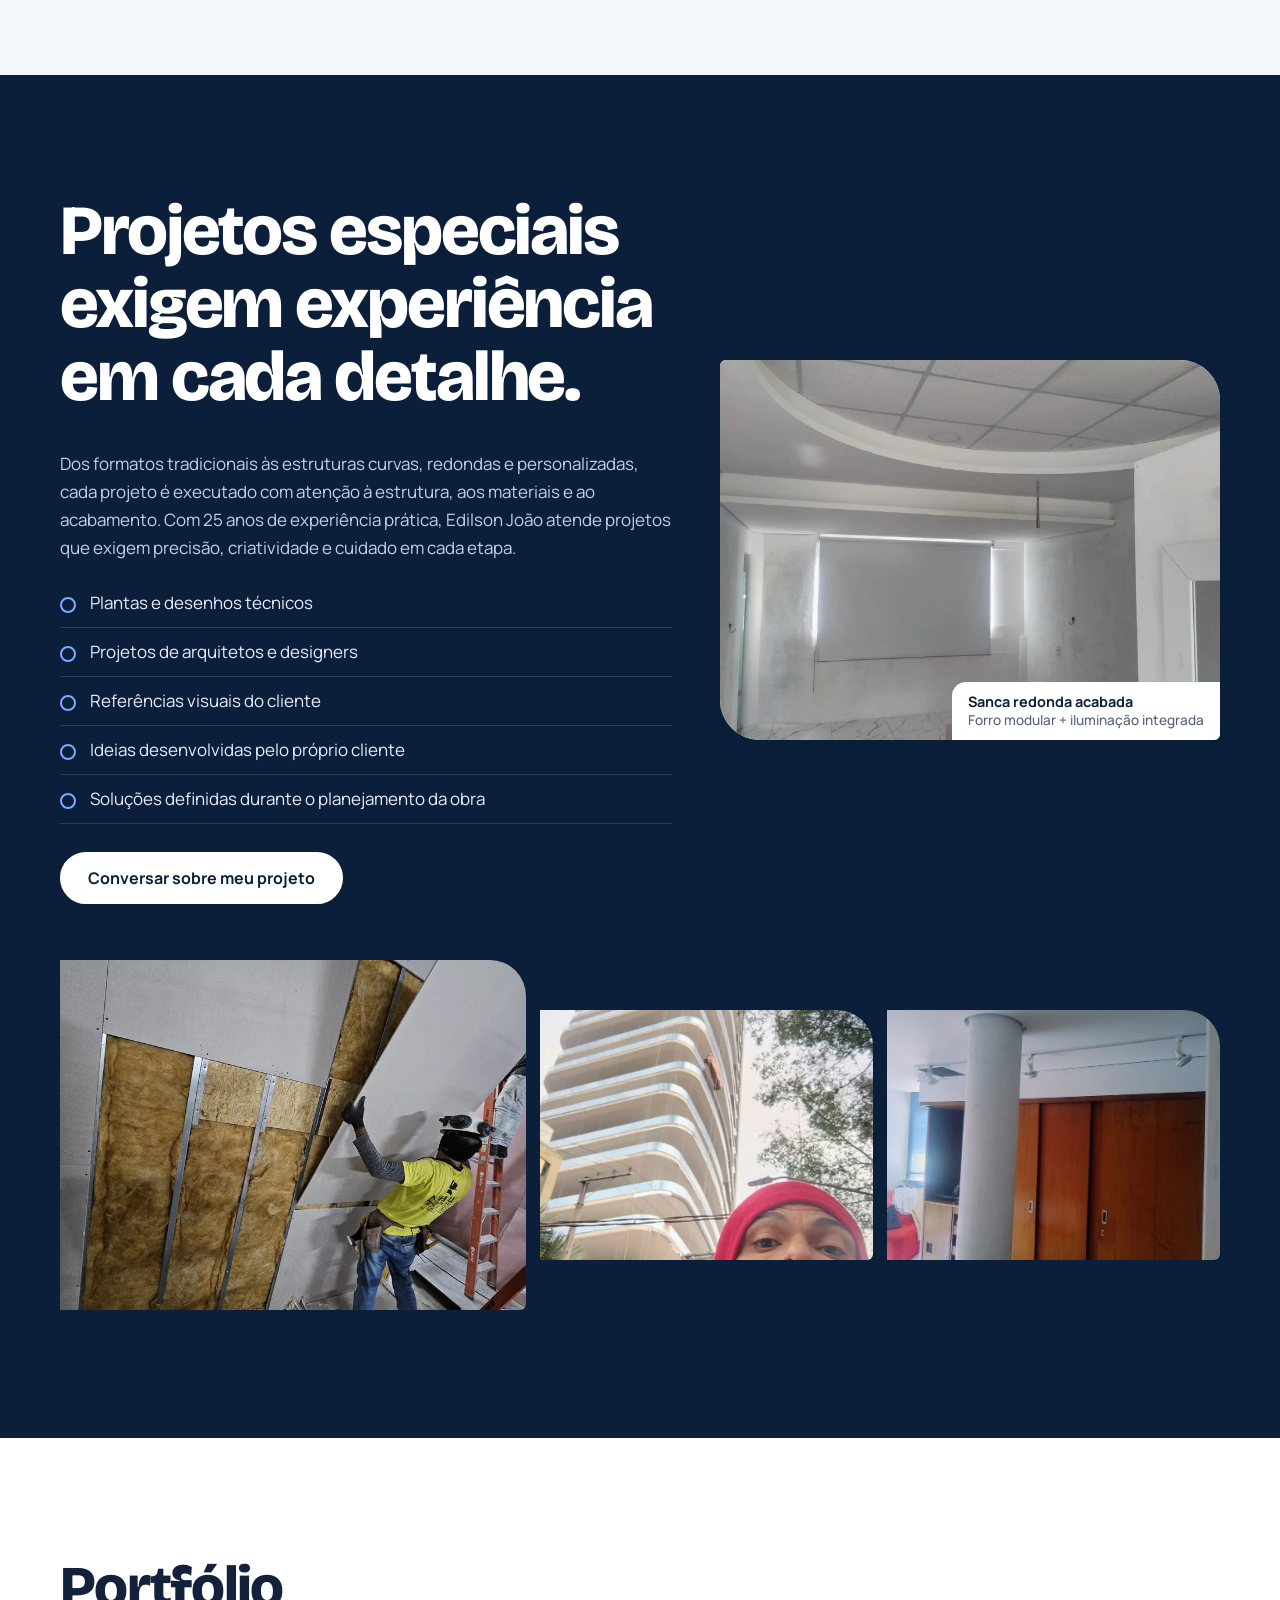
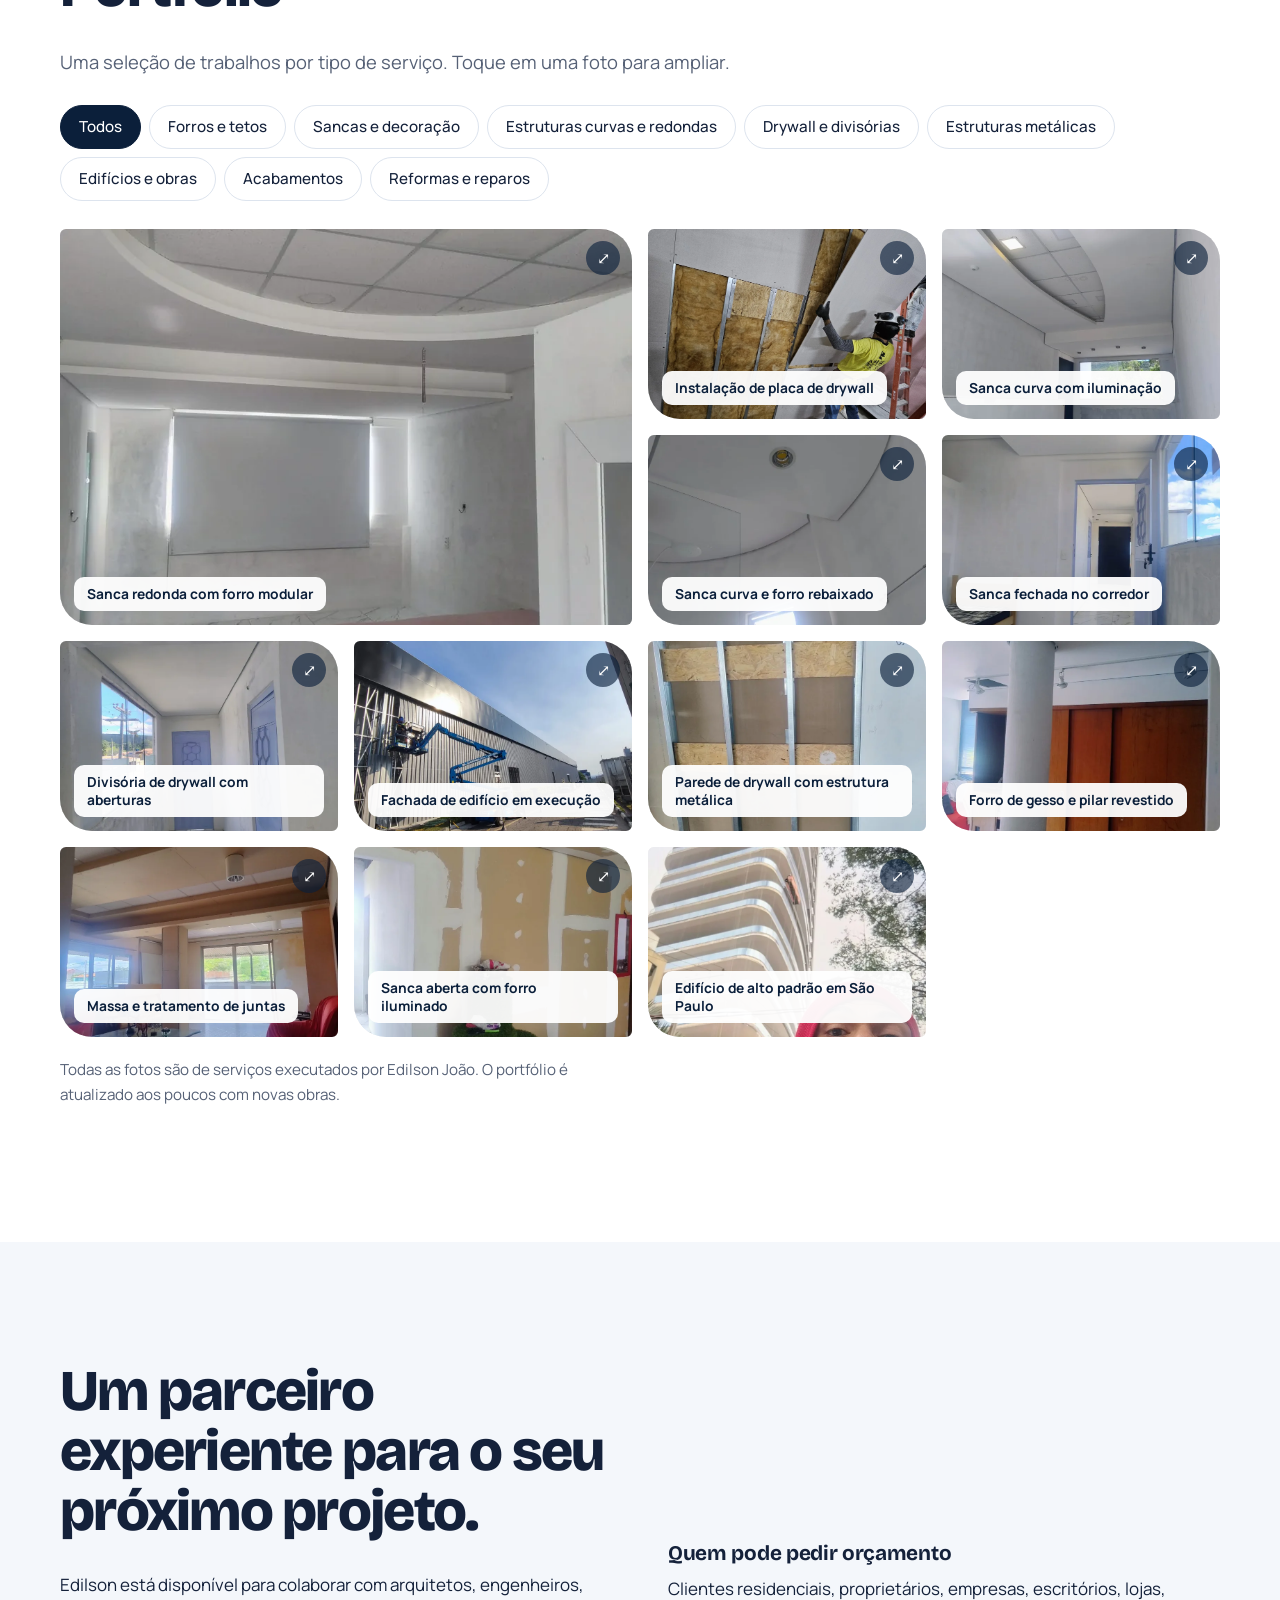
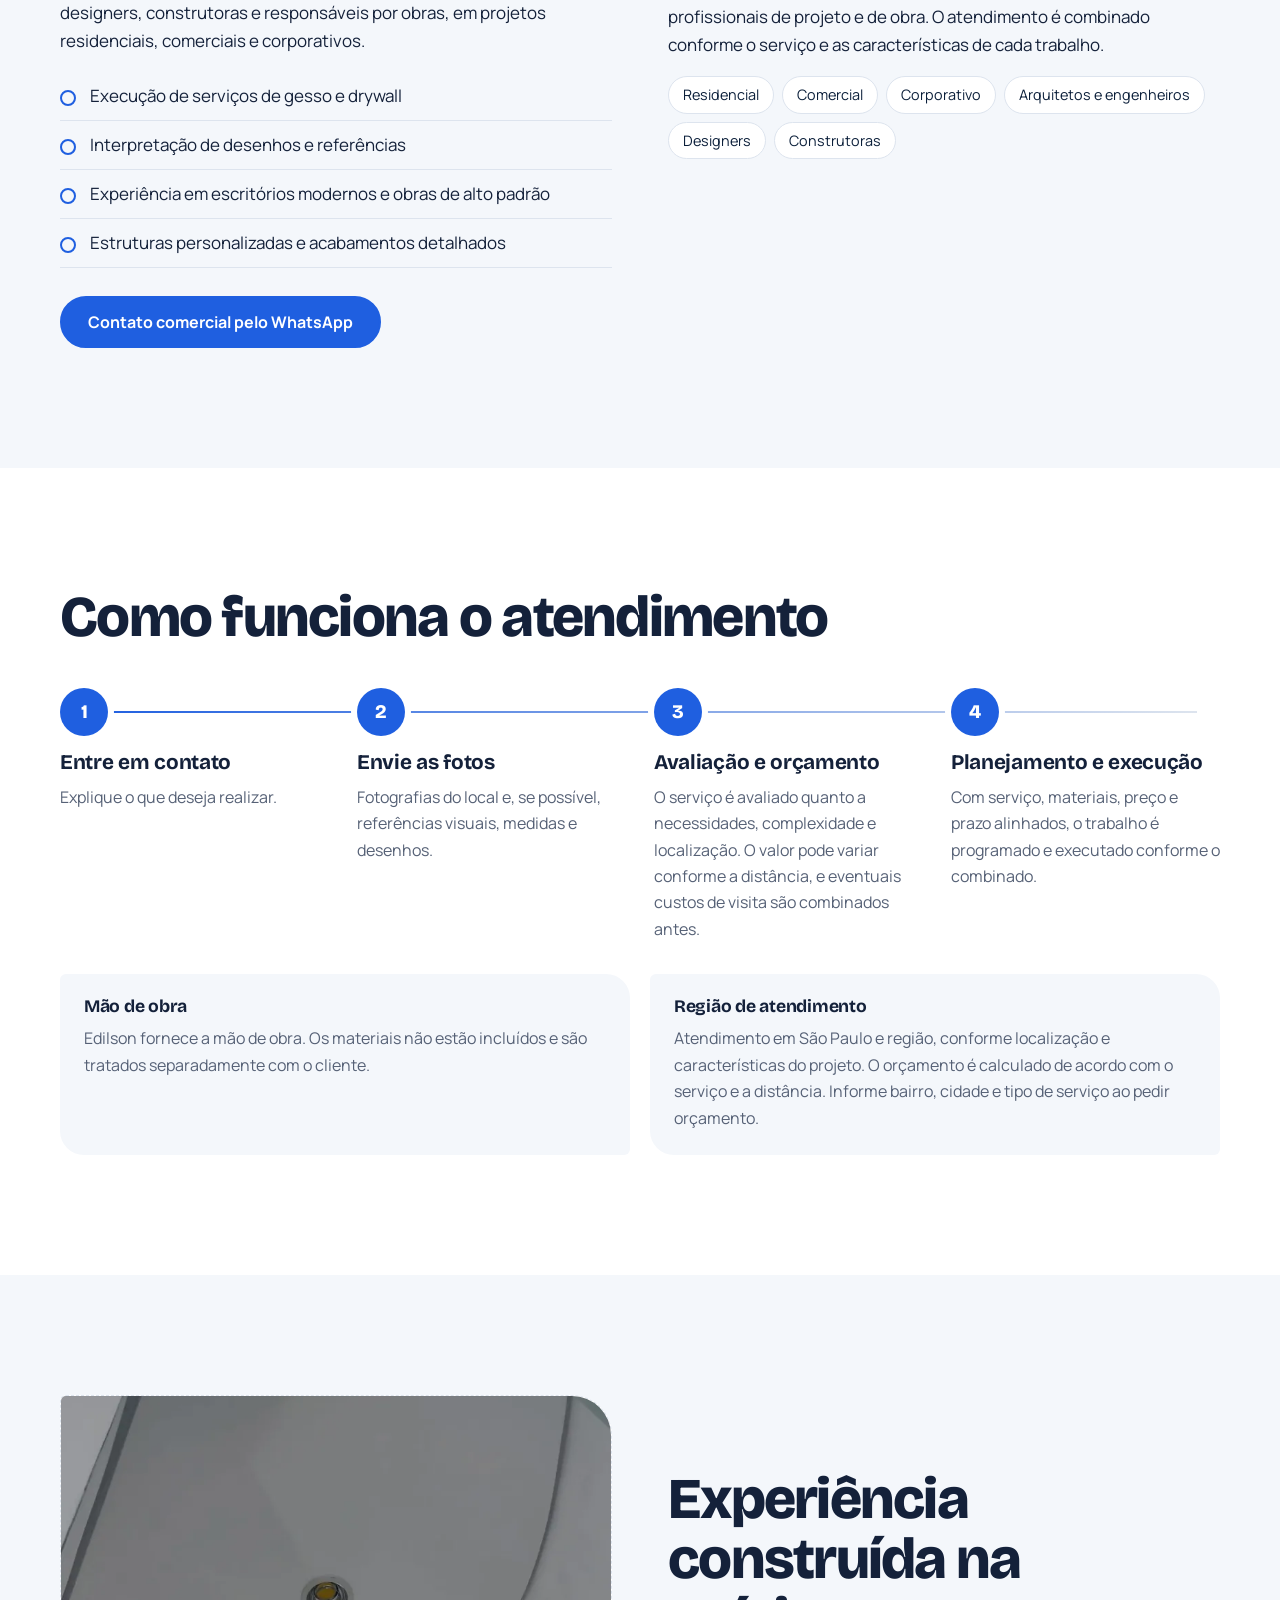
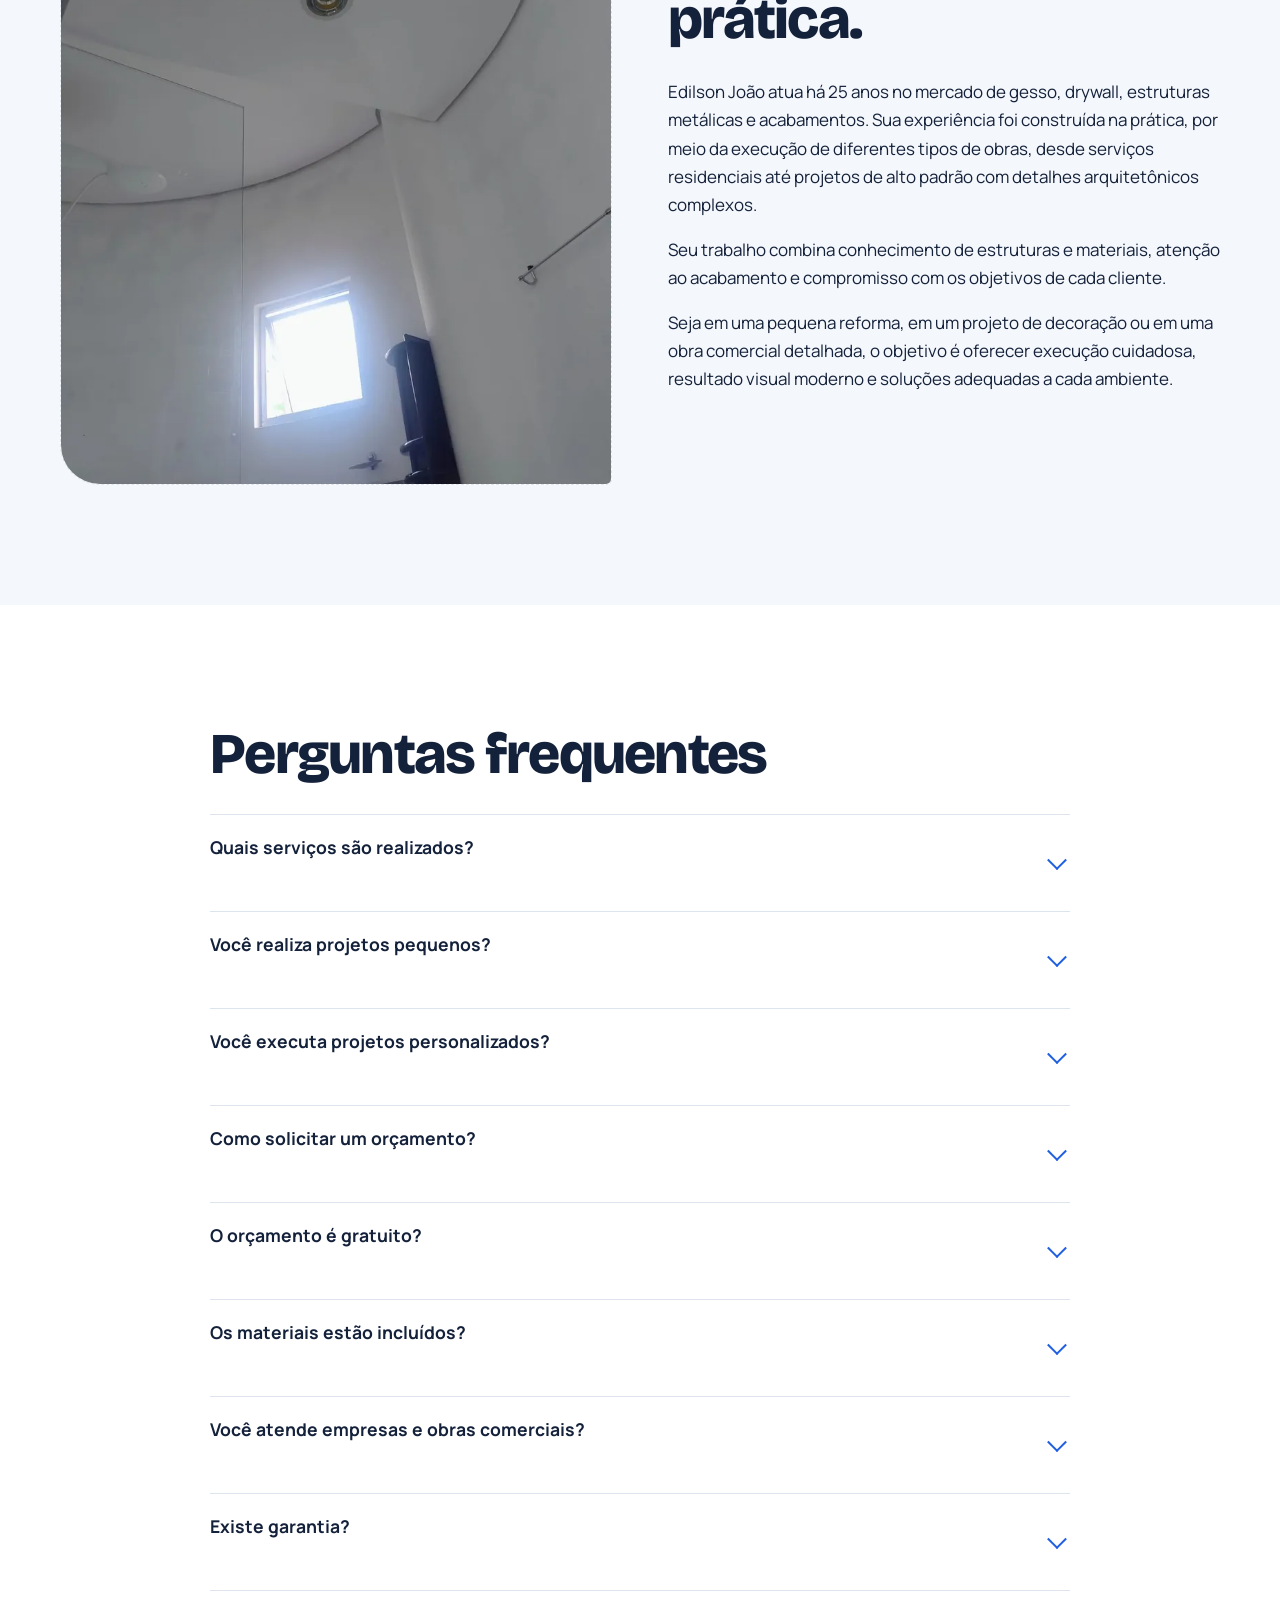
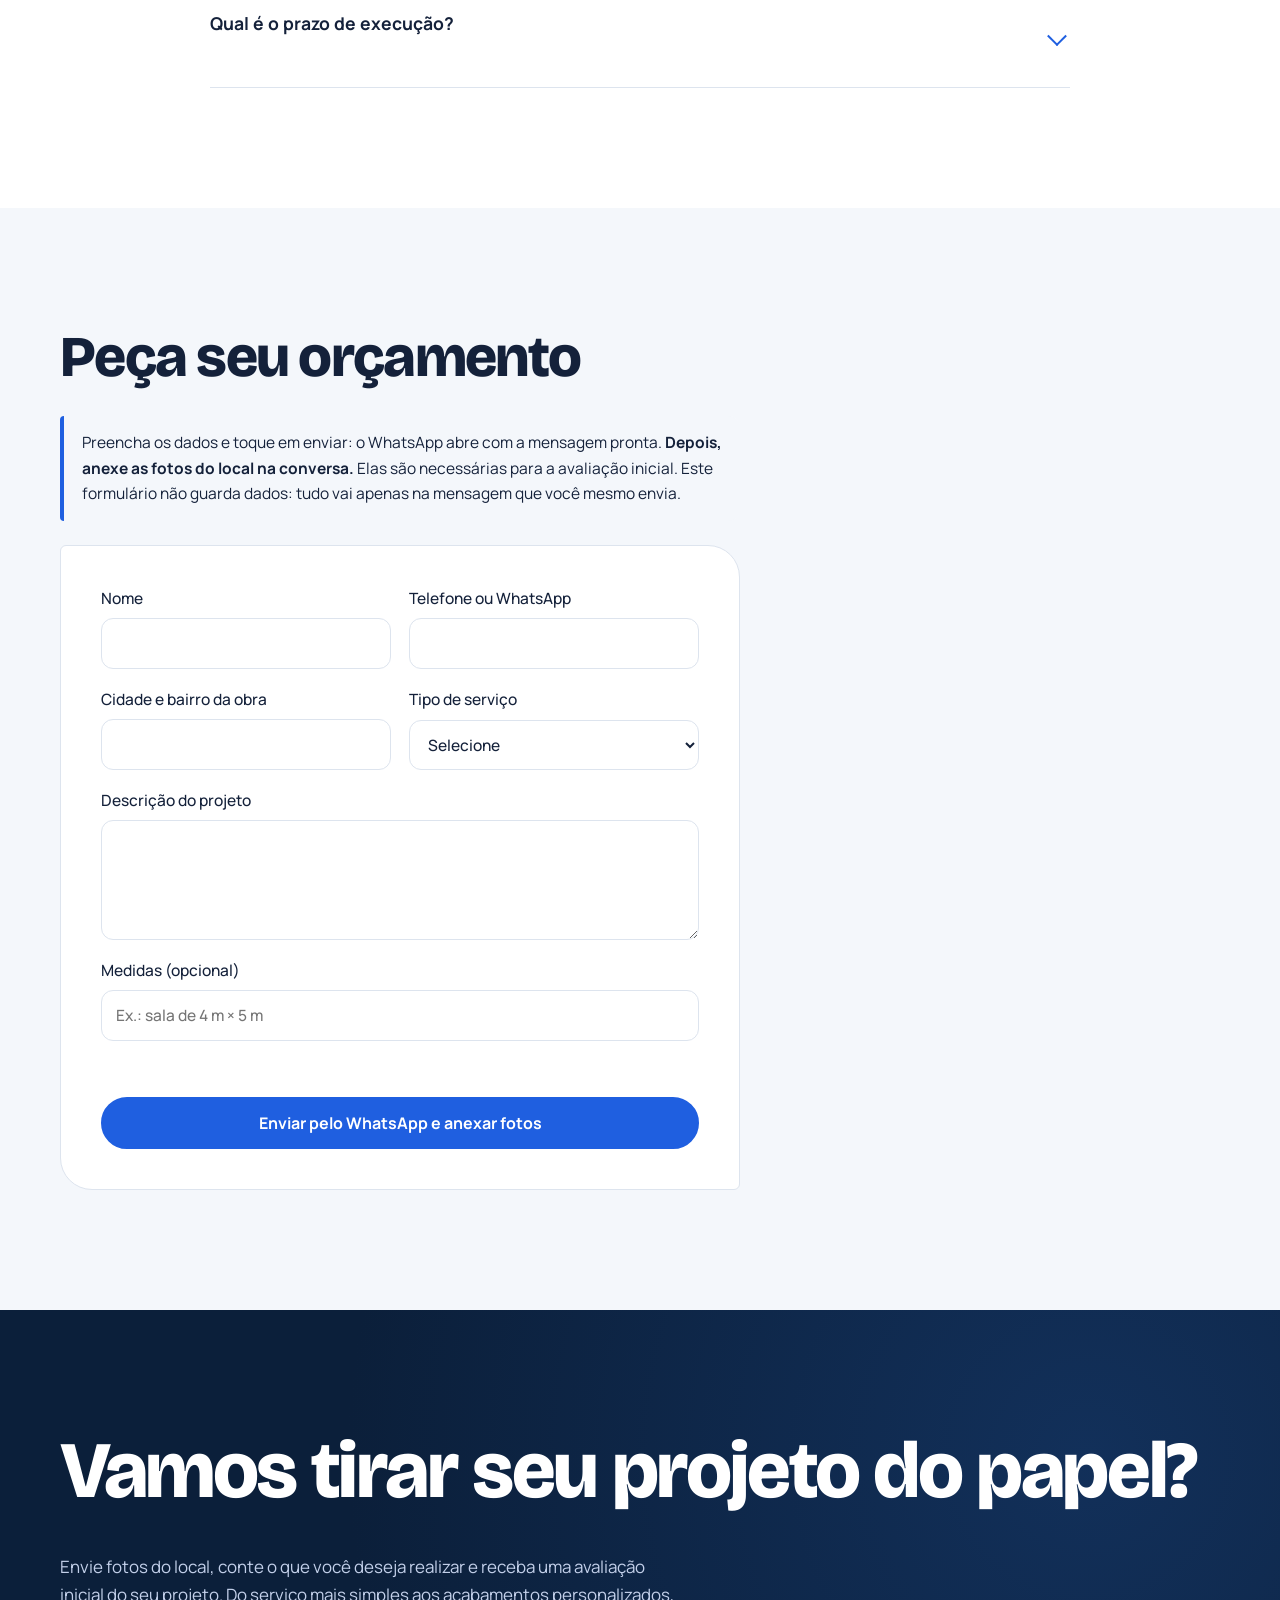
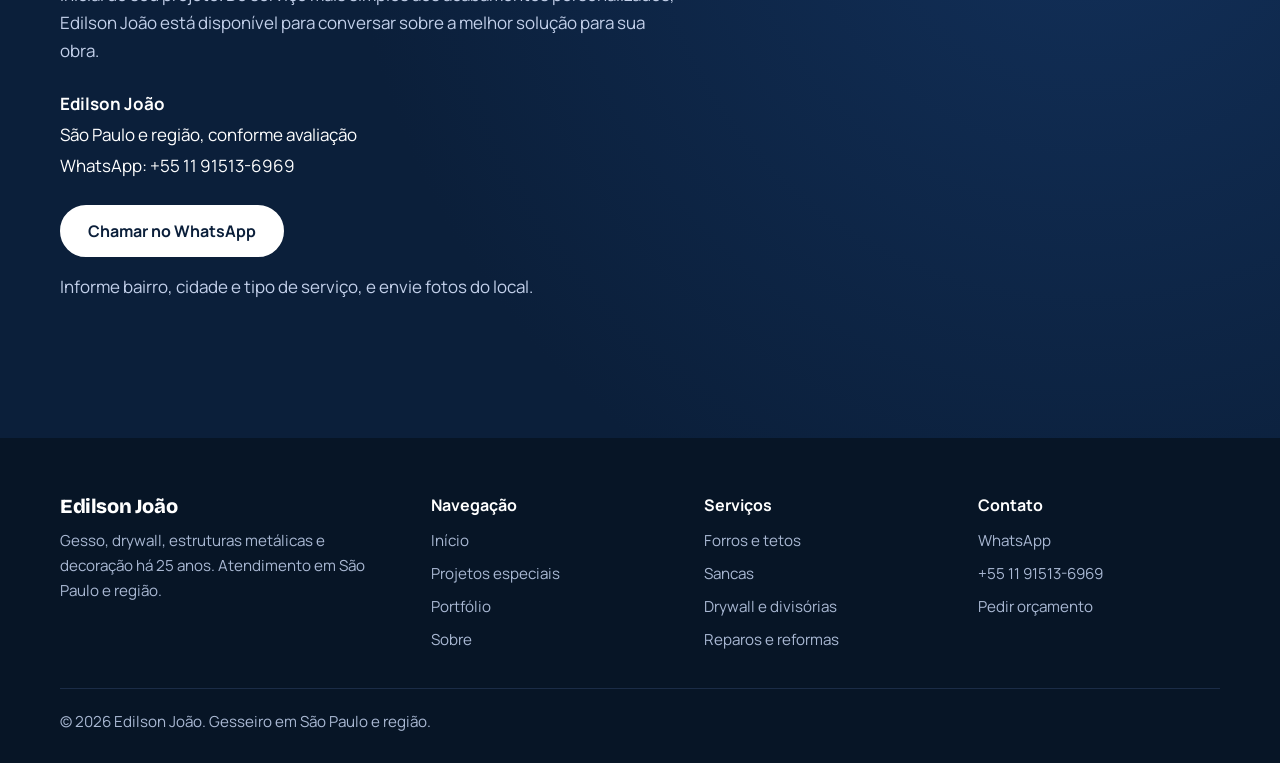
==== commit de89efcc: "fix: alinhar menu mobile à direita" ====
--- a/index.html
+++ b/index.html
@@ -73,7 +73,7 @@
 nav a:not(.btn):hover::after{transform:scaleX(1)}
 nav a.btn{min-height:44px;padding:8px 22px}
 .burger{display:none;min-width:48px;min-height:48px;border:1px solid var(--line);background:none;border-radius:12px;color:var(--navy);font-size:1.4rem;cursor:pointer}
-@media(max-width:900px){.burger{display:block}nav ul{position:absolute;left:0;right:0;top:100%;background:#fff;border-bottom:1px solid var(--line);box-shadow:0 24px 48px rgba(11,31,58,.14);flex-direction:column;align-items:stretch;gap:0;padding:10px 20px 20px;max-height:calc(100vh - 80px);overflow-y:auto;opacity:0;visibility:hidden;transform:translateY(-10px);transition:opacity .3s,transform .3s,visibility .3s}nav ul.open{opacity:1;visibility:visible;transform:none}nav li a:not(.btn){display:block;padding:15px 0;border-bottom:1px solid var(--line);font-size:1.05rem}nav li:last-of-type a:not(.btn){border-bottom:0}nav a.btn{display:flex;margin-top:14px}}
+@media(max-width:900px){.burger{display:block}.nav nav{width:0;min-width:0}nav ul{position:absolute;left:0;right:0;top:100%;background:#fff;border-bottom:1px solid var(--line);box-shadow:0 24px 48px rgba(11,31,58,.14);flex-direction:column;align-items:stretch;gap:0;padding:10px 20px 20px;max-height:calc(100vh - 80px);overflow-y:auto;opacity:0;visibility:hidden;transform:translateY(-10px);transition:opacity .3s,transform .3s,visibility .3s}nav ul.open{opacity:1;visibility:visible;transform:none}nav li a:not(.btn){display:block;padding:15px 0;border-bottom:1px solid var(--line);font-size:1.05rem}nav li:last-of-type a:not(.btn){border-bottom:0}nav a.btn{display:flex;margin-top:14px}}
 /* hero */
 .hero{padding:clamp(40px,7vw,96px) 0 clamp(56px,8vw,110px);background:linear-gradient(180deg,var(--ice),#fff);overflow:hidden}
 .hero-grid{display:grid;grid-template-columns:1.2fr .8fr;gap:40px;align-items:center}
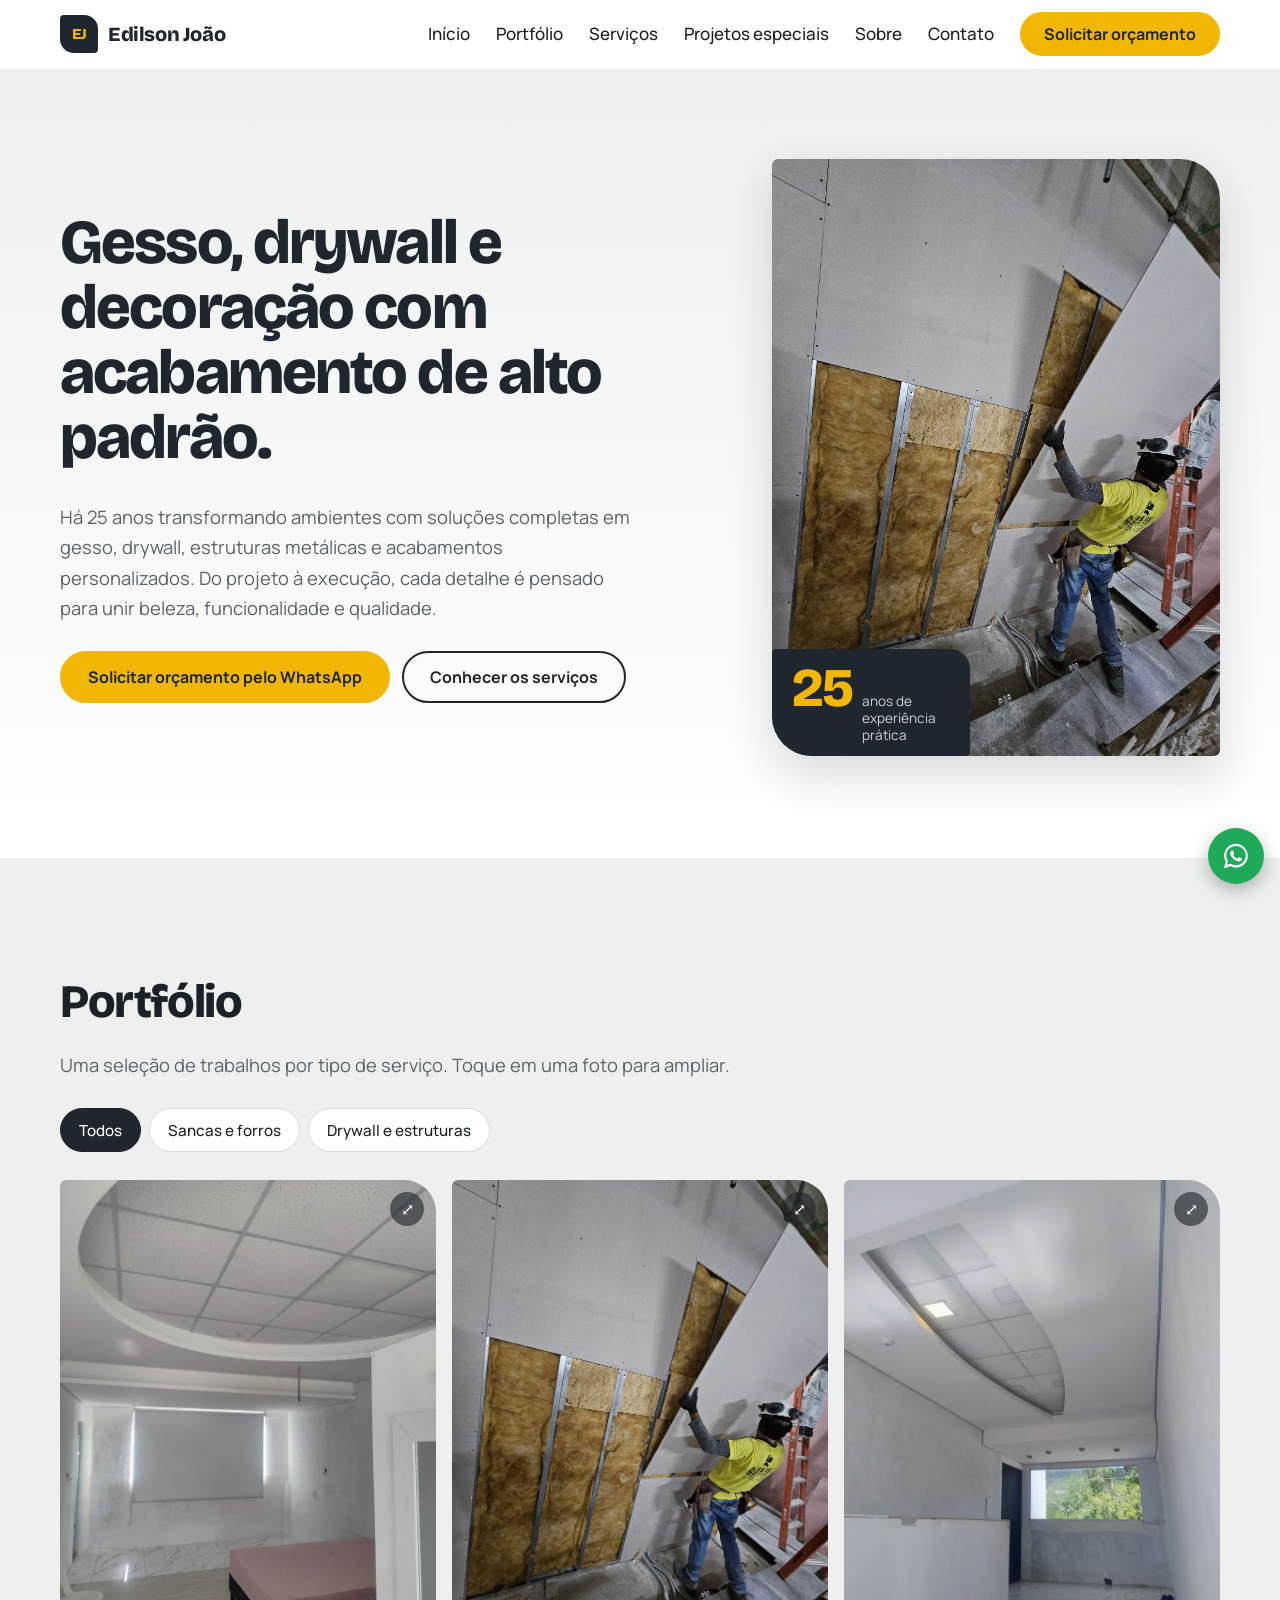
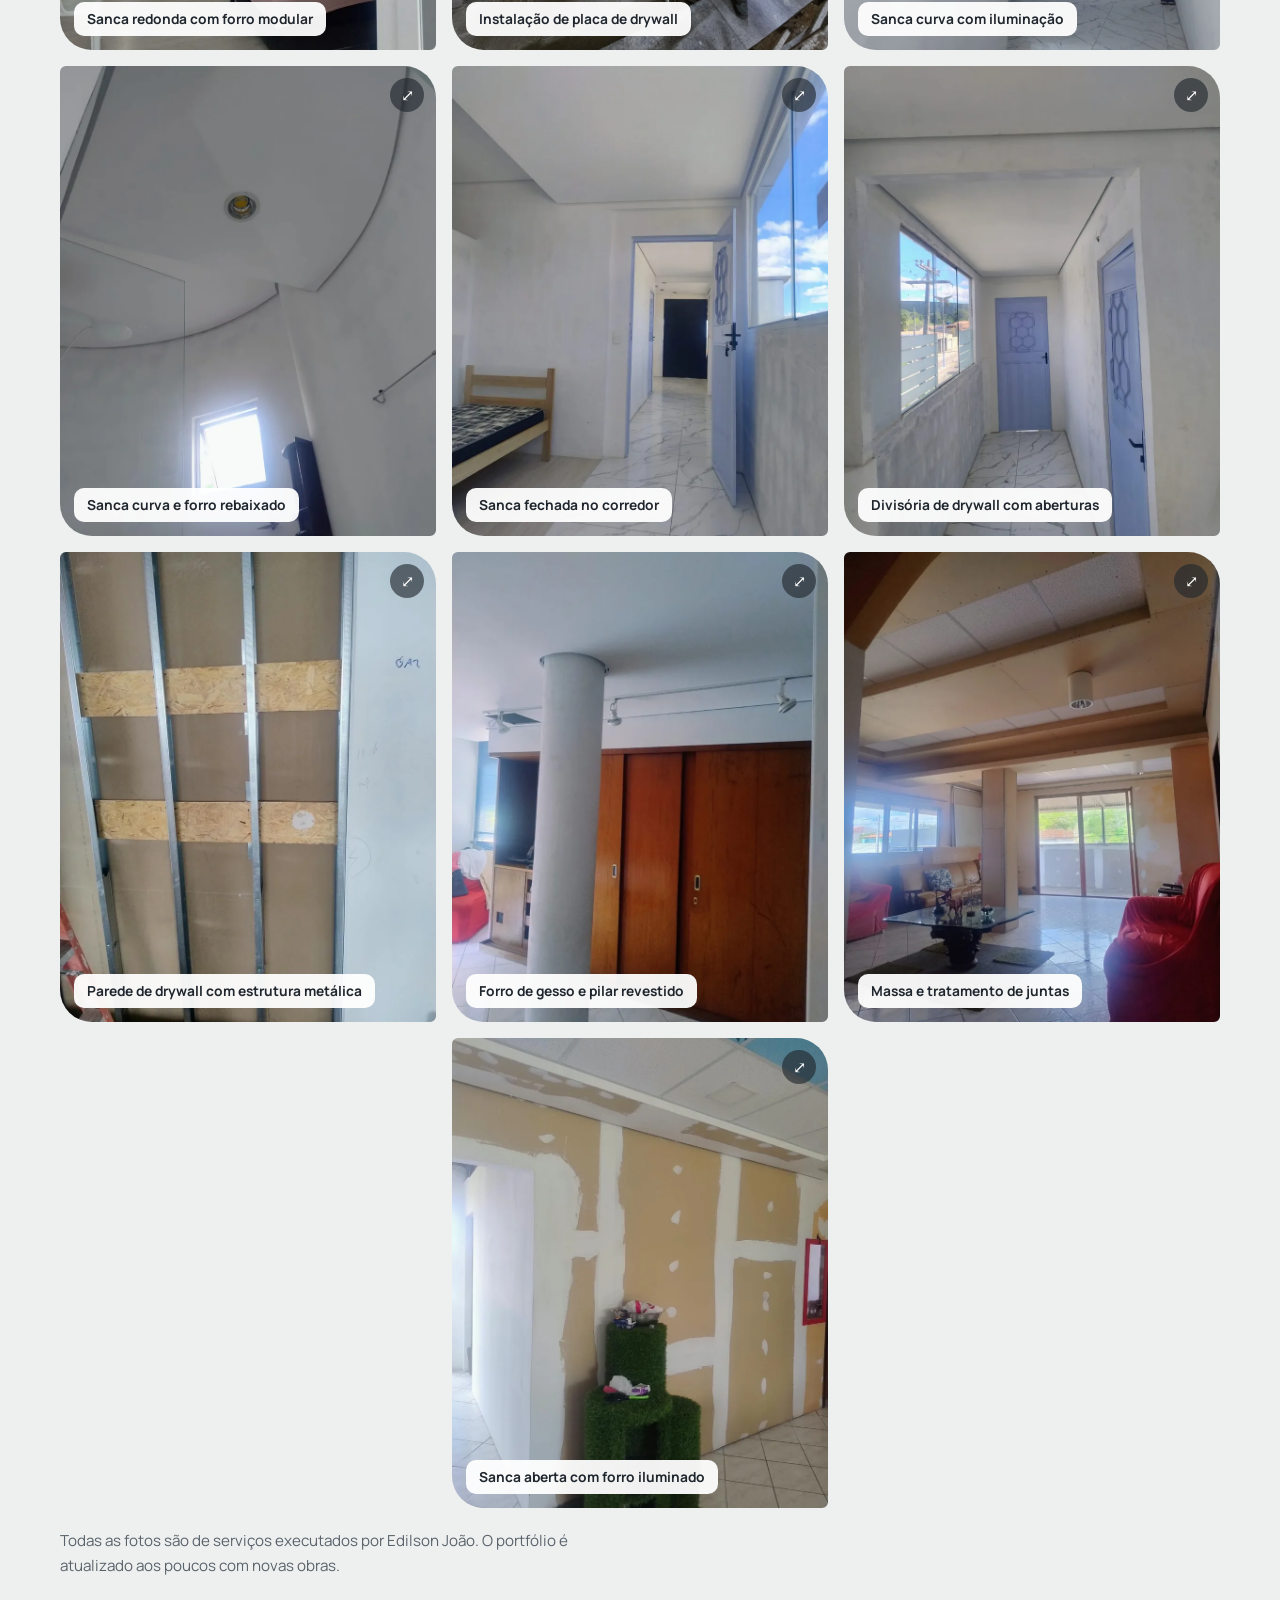
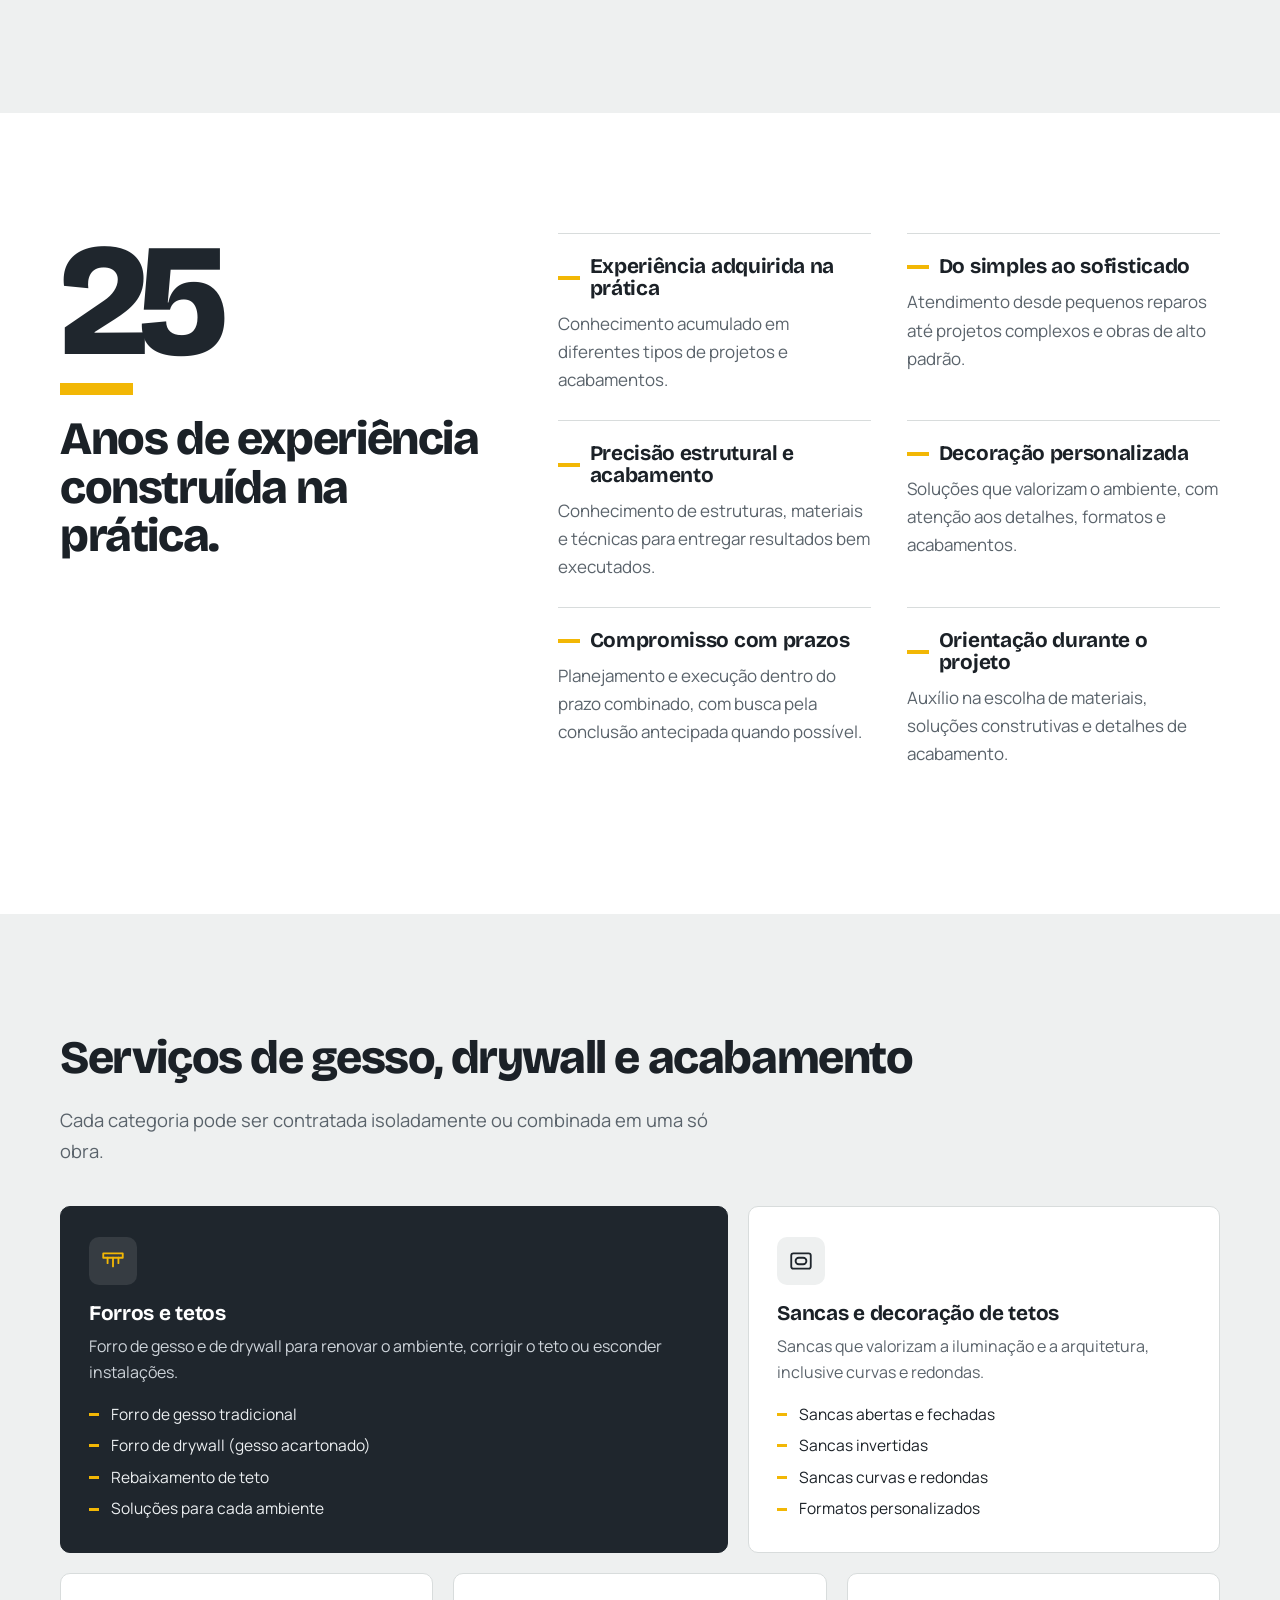
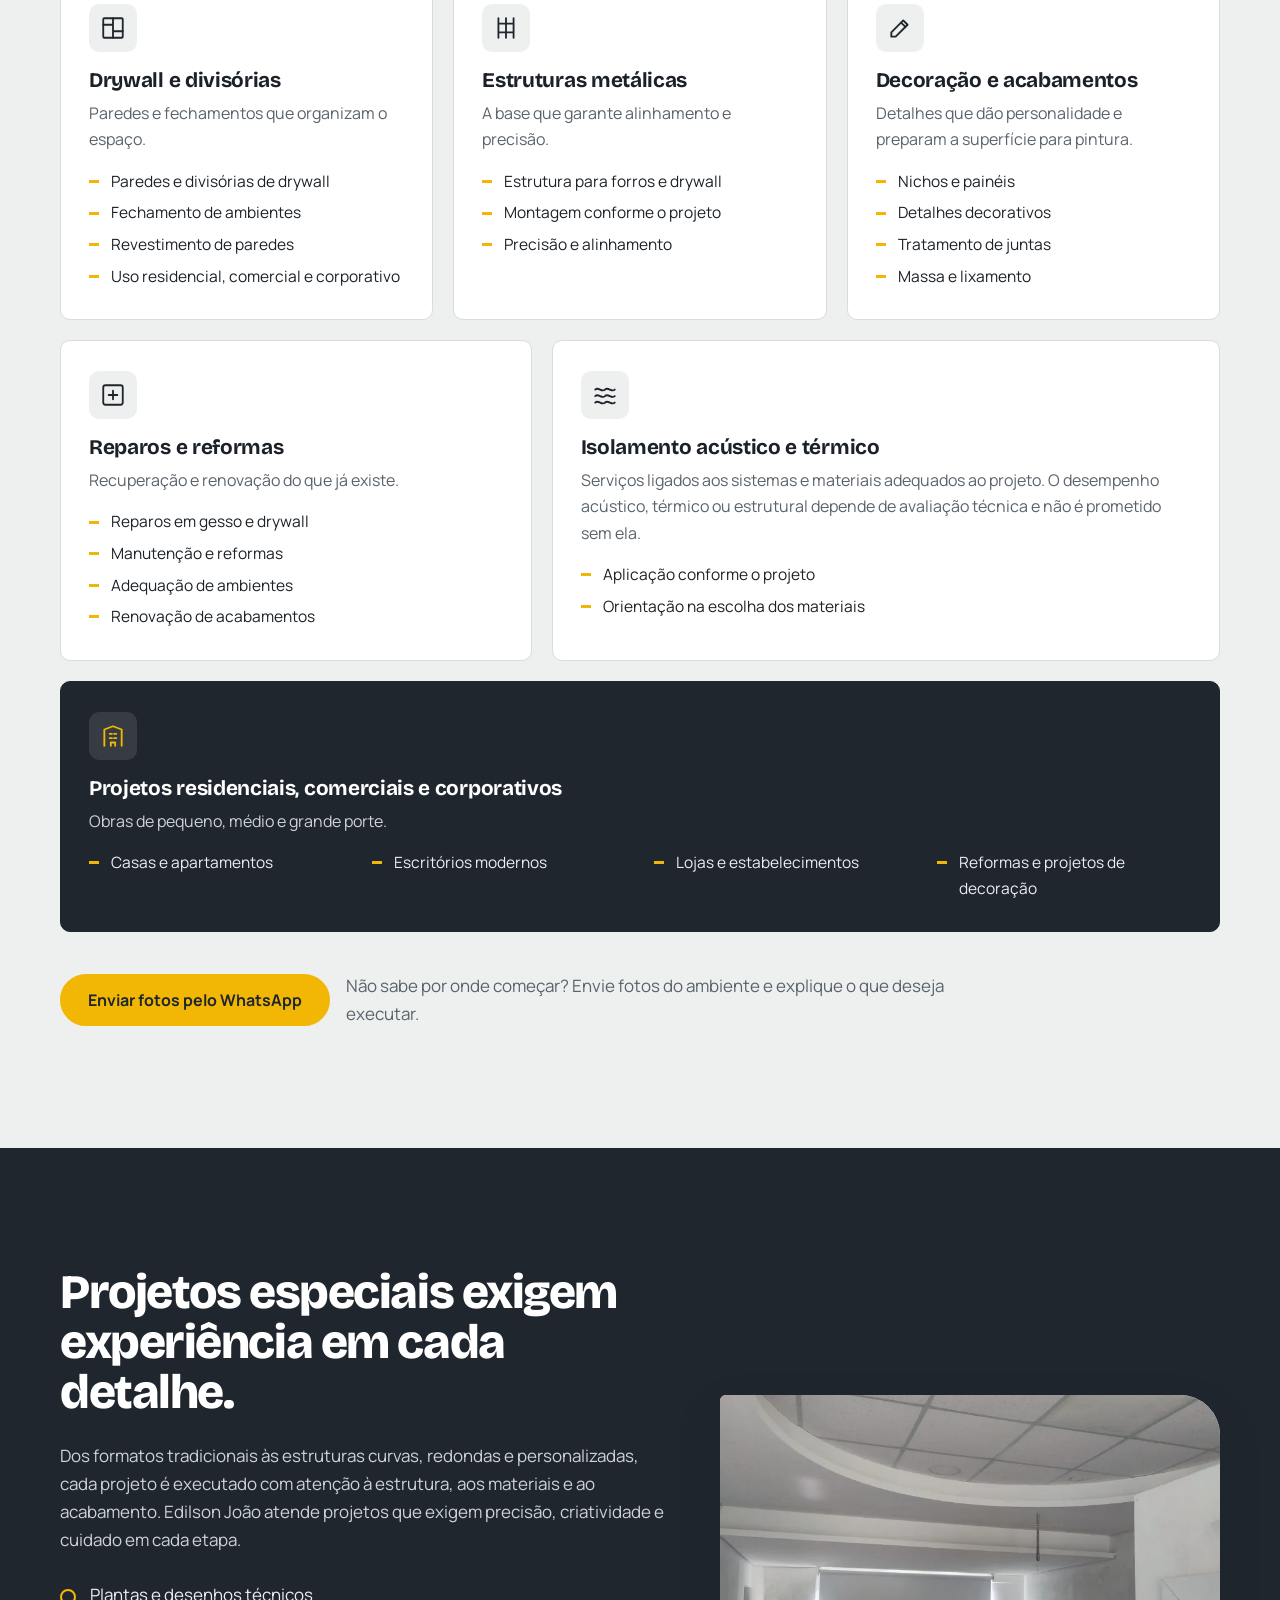
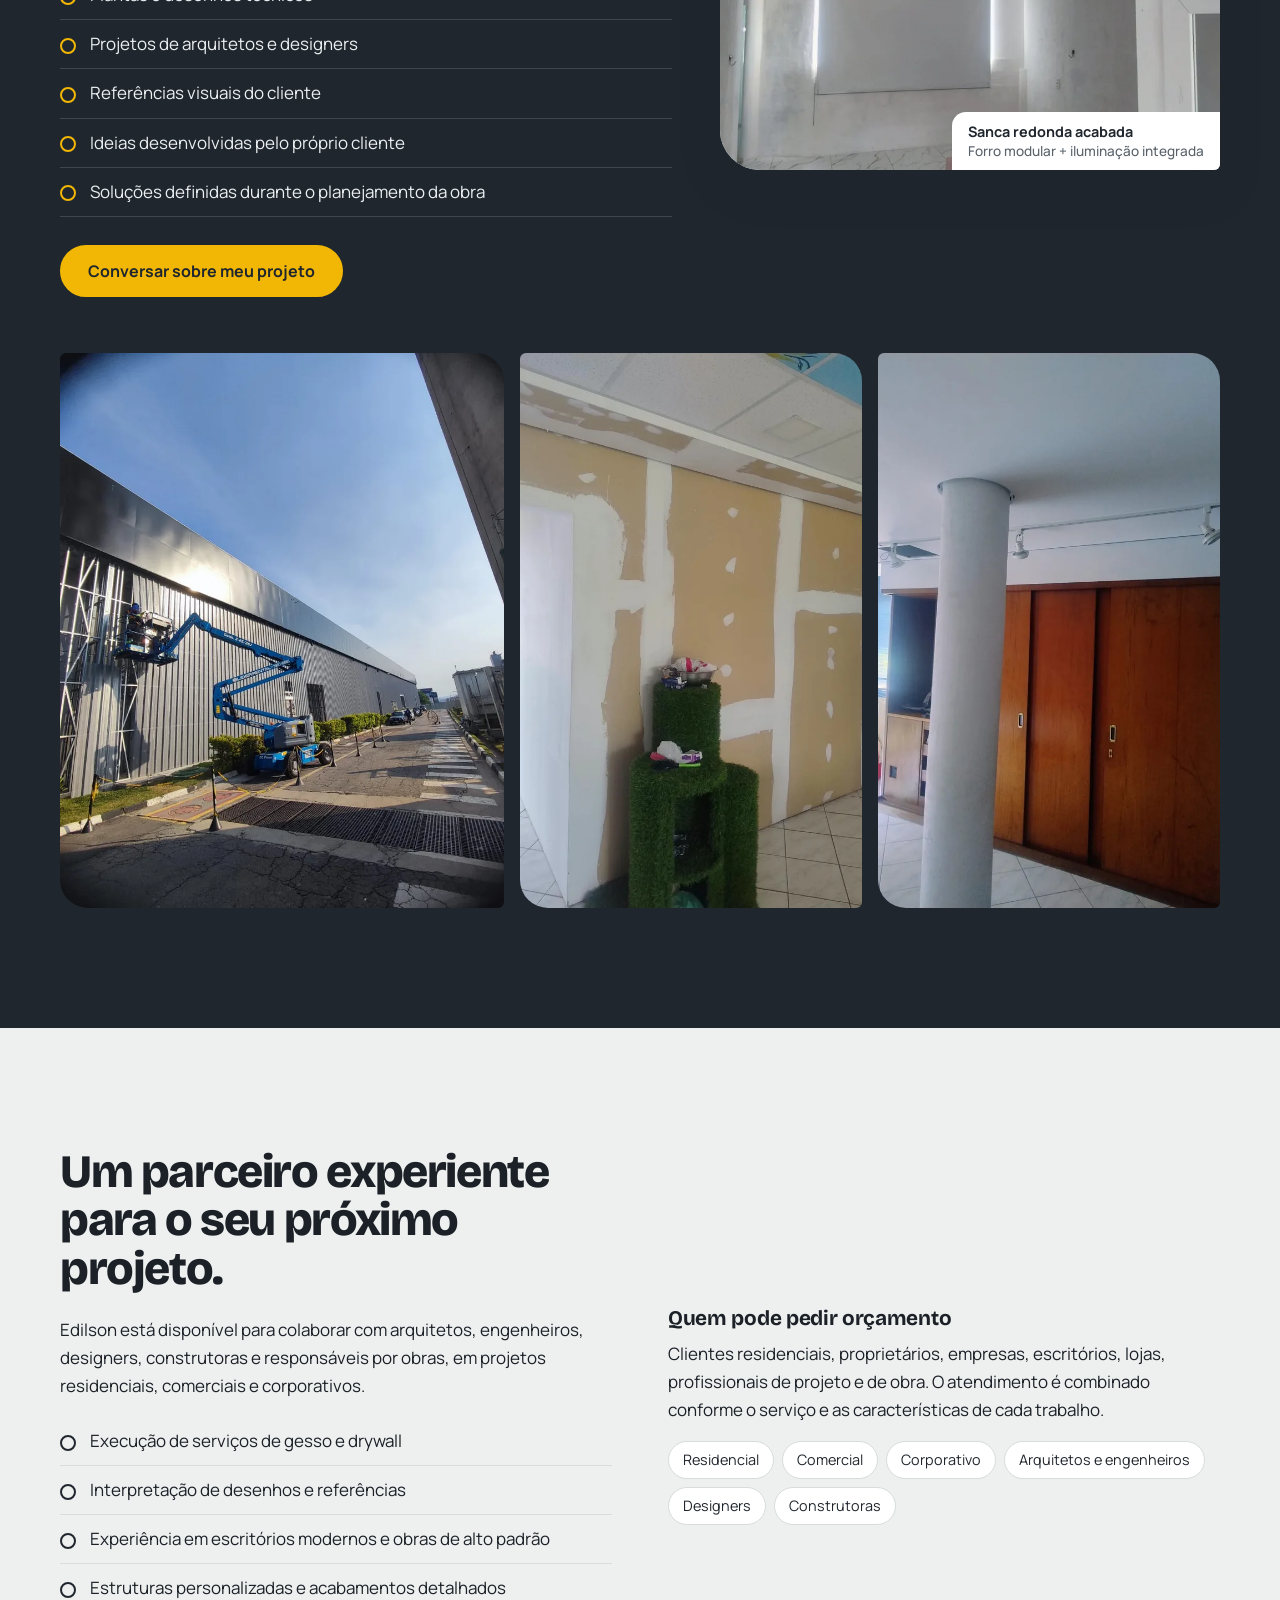
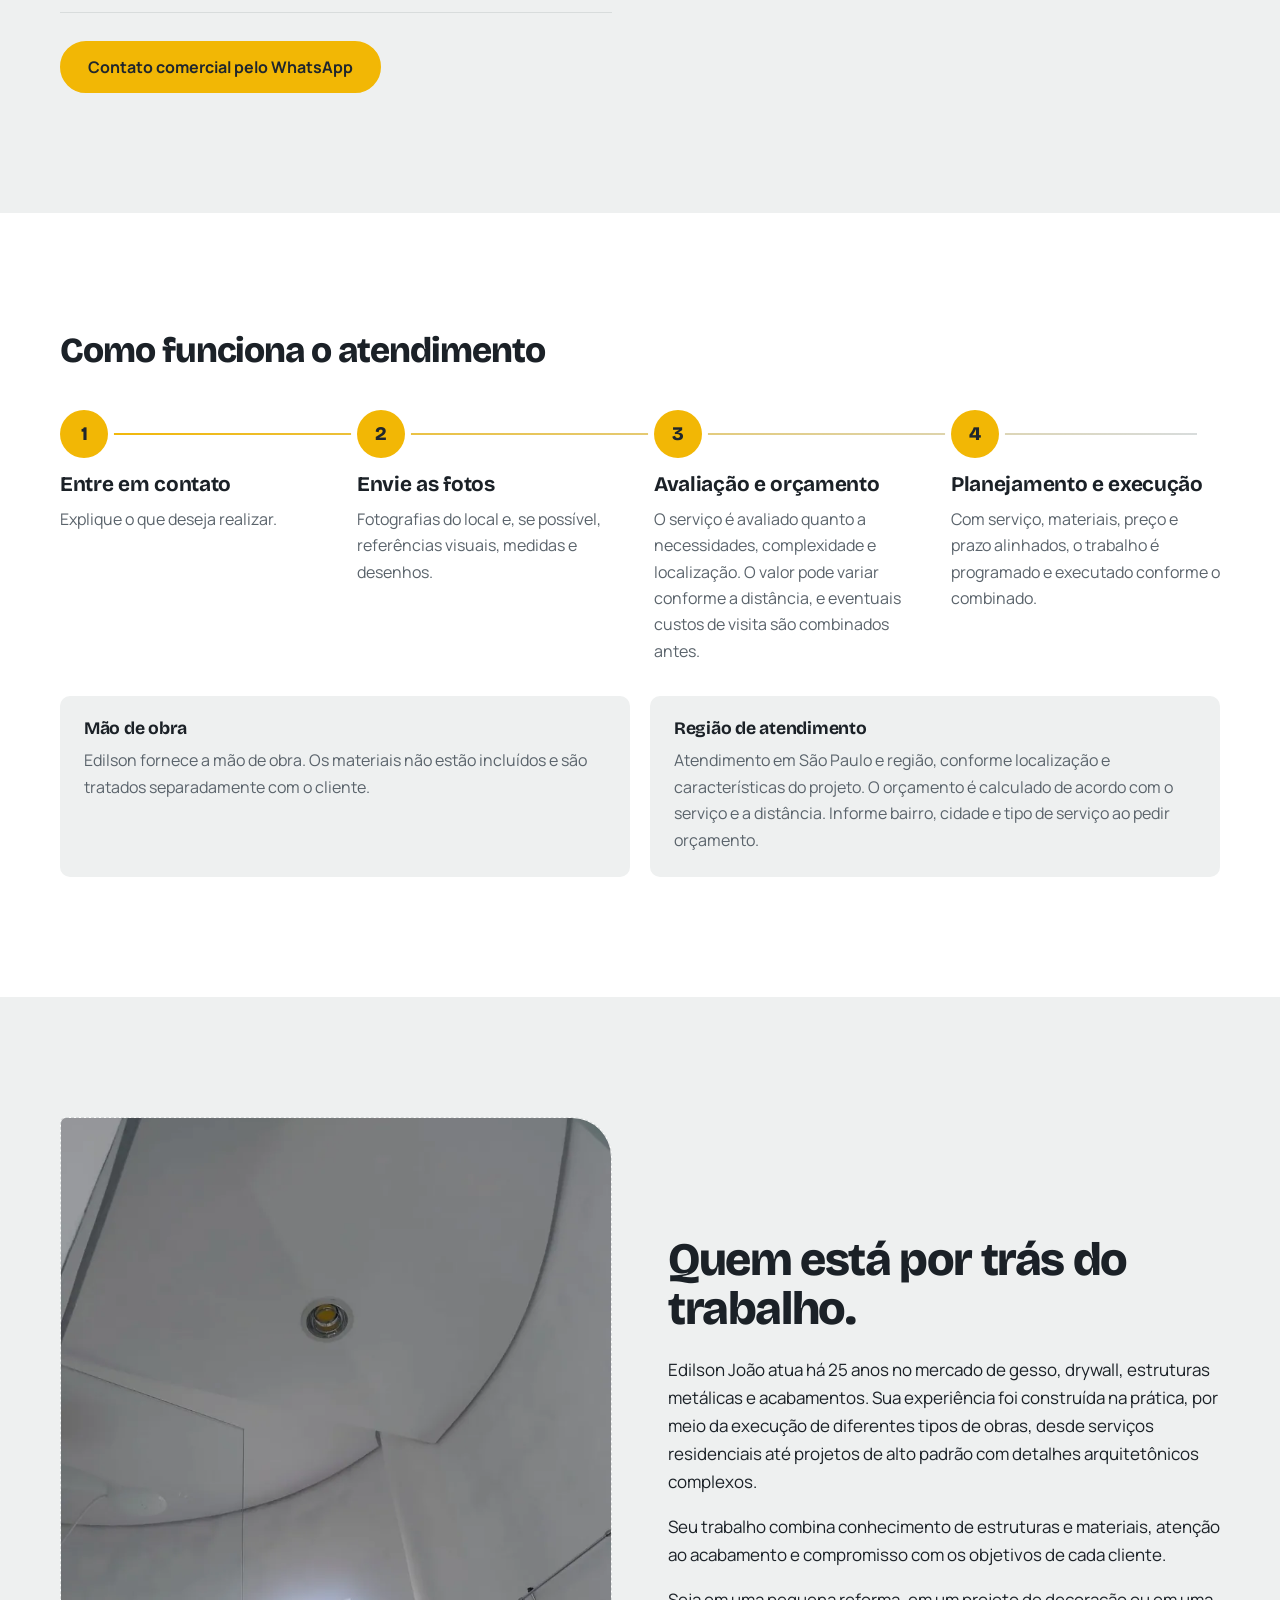
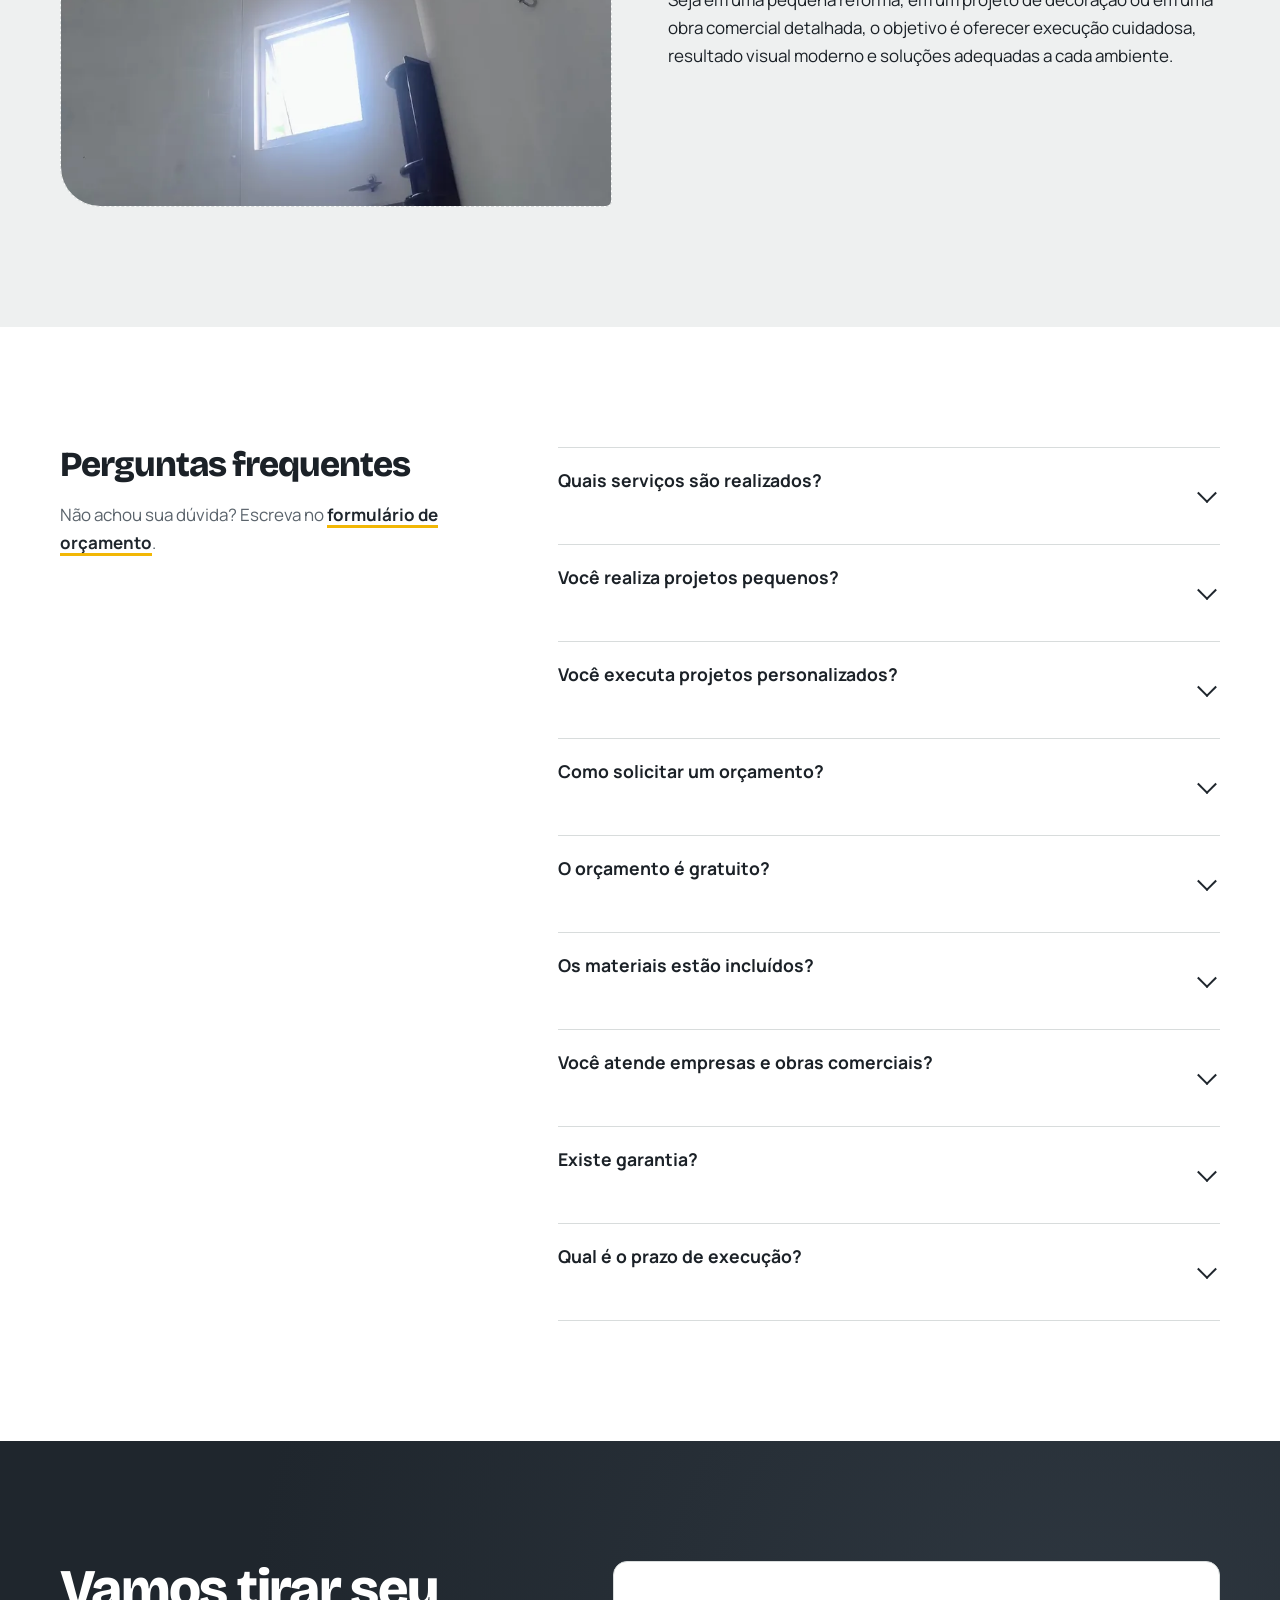
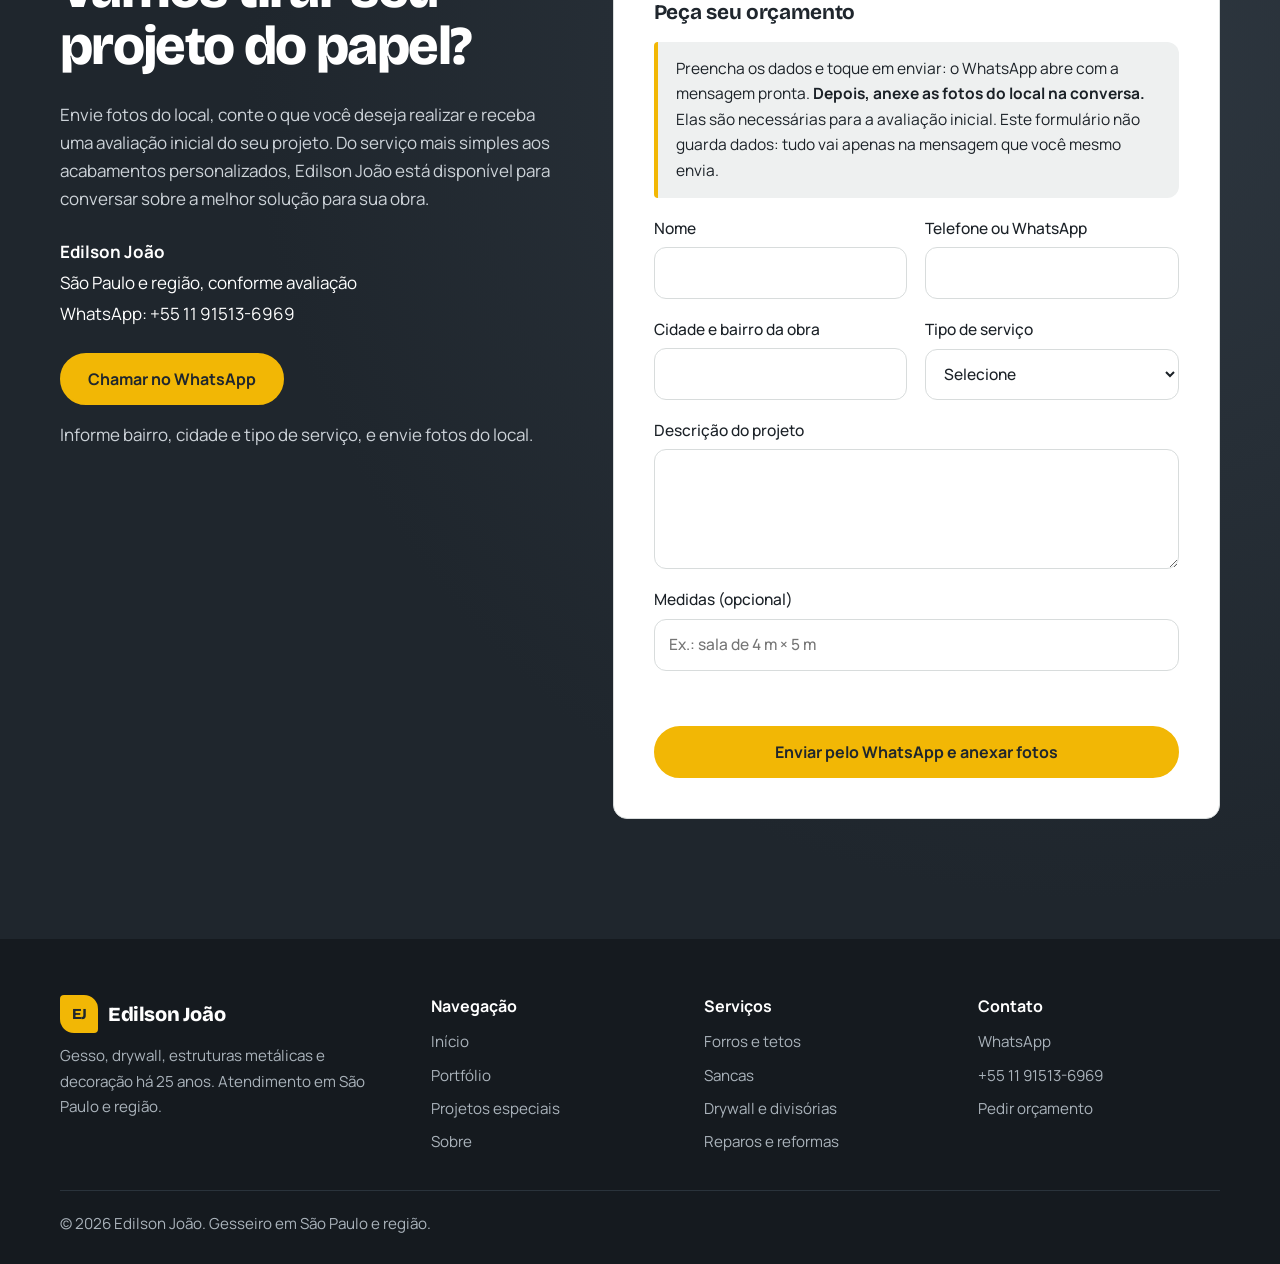
==== commit e97a38ac: "Ajusta a faixa de projetos especiais e atualiza o README # Conflicts: #	index.html" ====
--- a/index.html
+++ b/index.html
@@ -27,76 +27,79 @@
 <script type="application/ld+json">{"@context":"https://schema.org","@type":"Person","name":"Edilson João","jobTitle":"Gesseiro e profissional de drywall","description":"Profissional com 25 anos de experiência em gesso, drywall, estruturas metálicas, sancas e acabamentos, com atendimento em São Paulo e região.","telephone":"+55 11 91513-6969","url":"https://jonasmenezes-dev.github.io/edilson-joao-portfolio/","areaServed":"São Paulo e região","knowsAbout":["Gesso e forros","Drywall e divisórias","Sancas e decoração de tetos","Estruturas metálicas","Reparos e acabamentos"]}</script>
 <script>document.documentElement.classList.add("js")</script>
 <style>
-:root{--navy:#0b1f3a;--navy2:#12305a;--blue:#1f5fe0;--blue-d:#1749b3;--sky:#7fa9ff;--ice:#f4f7fb;--ink:#14213a;--mute:#566176;--line:#dde4ee;--bg:#fff;color-scheme:light;box-sizing:border-box;padding-top:env(safe-area-inset-top,0px);padding-bottom:env(safe-area-inset-bottom,0px)}
+:root{--navy:#1f262d;--navy2:#2e3740;--acc:#f2b705;--acc-d:#d9a100;--on-acc:#1f262d;--sky:#f2b705;--ice:#eef0f0;--ink:#1b2127;--mute:#5a636b;--line:#d8dcdc;--bg:#fff;color-scheme:light;box-sizing:border-box;padding-top:env(safe-area-inset-top,0px);padding-bottom:env(safe-area-inset-bottom,0px)}
 *,*::before,*::after{box-sizing:inherit}
 html{scroll-behavior:smooth;scroll-padding-top:calc(72px + env(safe-area-inset-top,0px))}
 body{margin:0;background:var(--bg);color:var(--ink);font:400 1.0625rem/1.65 Manrope,system-ui,sans-serif;-webkit-text-size-adjust:100%;overflow-x:hidden}
 body::before{content:"";position:fixed;inset:0 0 auto;height:env(safe-area-inset-top,0px);background:var(--bg);z-index:30}
 h1,h2,h3{font-family:"Bricolage Grotesque",Manrope,sans-serif;line-height:1.04;letter-spacing:-.03em;margin:0 0 .5em}
-h1{font-size:clamp(2.5rem,7vw,5.4rem);font-weight:800}
-h2{font-size:clamp(2rem,5vw,3.6rem);font-weight:800}
+h1{font-size:clamp(2.2rem,5vw,3.9rem);font-weight:800}
+h2{font-size:clamp(1.9rem,4vw,2.9rem);font-weight:800}
+.h-sm{font-size:clamp(1.55rem,3vw,2.2rem)}
 h3{font-size:1.3rem;letter-spacing:-.015em;font-weight:700}
 p{margin:0 0 1em;max-width:62ch}
-a{color:var(--blue)}
-:focus-visible{outline:3px solid var(--sky);outline-offset:3px}
-.skip-link{position:fixed;top:8px;left:8px;z-index:1000;padding:12px 18px;background:#fff;color:var(--navy);border:2px solid var(--blue);border-radius:10px;font-weight:800;transform:translateY(-160%);transition:transform .2s}
+a{color:var(--navy)}
+:focus-visible{outline:3px solid var(--navy);outline-offset:3px}.dark :focus-visible,footer :focus-visible,#lb :focus-visible{outline-color:var(--acc)}
+.skip-link{position:fixed;top:8px;left:8px;z-index:1000;padding:12px 18px;background:#fff;color:var(--navy);border:2px solid var(--navy);border-radius:10px;font-weight:800;transform:translateY(-160%);transition:transform .2s}
 .skip-link:focus{transform:translateY(0)}
 .wrap{width:min(1160px,100% - 48px);margin-inline:auto}
 @media(max-width:640px){.wrap{width:min(1160px,100% - 32px)}}
 section{padding:clamp(64px,10vw,120px) 0;position:relative}
 @media(max-width:640px){section{padding:56px 0}}
 .ice{background:var(--ice)}
-.dark{background:var(--navy);color:#e8eefb}
-.dark h2,.dark h3{color:#fff}.dark p{color:#c3d0ea}
+.dark{background:var(--navy);color:#eceff1}
+.dark h2,.dark h3{color:#fff}.dark p{color:#cdd3d9}
 .sub{color:var(--mute);font-size:1.15rem}
-.dark .sub{color:#c3d0ea}
-.btn{display:inline-flex;align-items:center;justify-content:center;gap:8px;min-height:50px;padding:12px 26px;border-radius:999px;border:2px solid var(--blue);background:var(--blue);color:#fff;font:700 1rem Manrope,sans-serif;text-decoration:none;cursor:pointer;transition:background .25s,transform .25s,box-shadow .25s,color .25s}
-.btn:hover{background:var(--blue-d);border-color:var(--blue-d);transform:translateY(-2px);box-shadow:0 10px 24px rgba(31,95,224,.3)}
+.dark .sub{color:#cdd3d9}
+.btn{display:inline-flex;align-items:center;justify-content:center;gap:8px;min-height:50px;padding:12px 26px;border-radius:999px;border:2px solid var(--acc);background:var(--acc);color:var(--on-acc);font:700 1rem Manrope,sans-serif;text-decoration:none;cursor:pointer;transition:background .25s,transform .25s,box-shadow .25s,color .25s}
+.btn:hover{background:var(--acc-d);border-color:var(--acc-d);transform:translateY(-2px);box-shadow:0 10px 24px rgba(31,38,45,.25)}
 .btn.ghost{background:transparent;color:var(--navy);border-color:var(--navy)}
 .btn.ghost:hover{background:var(--navy);color:#fff;box-shadow:none}
 .dark .btn.ghost{color:#fff;border-color:#fff}.dark .btn.ghost:hover{background:#fff;color:var(--navy)}
-.btn.light{background:#fff;color:var(--navy);border-color:#fff}.btn.light:hover{background:var(--ice);border-color:var(--ice);box-shadow:0 10px 24px rgba(0,0,0,.25)}
+.btn.light{background:var(--acc);color:var(--on-acc);border-color:var(--acc)}.btn.light:hover{background:var(--acc-d);border-color:var(--acc-d);box-shadow:0 10px 24px rgba(0,0,0,.35)}
 .row{display:flex;flex-wrap:wrap;gap:12px}
 /* header */
 header{position:sticky;top:env(safe-area-inset-top,0px);z-index:40;background:rgba(255,255,255,.92);backdrop-filter:blur(10px);border-bottom:1px solid transparent;transition:border-color .3s,box-shadow .3s}
-header.sc{border-color:var(--line);box-shadow:0 6px 24px rgba(11,31,58,.07)}
+header.sc{border-color:var(--line);box-shadow:0 6px 24px rgba(31,38,45,.07)}
 .nav{display:flex;align-items:center;justify-content:space-between;min-height:68px;gap:16px}
 @media(max-width:640px){.nav{min-height:60px}.brand{font-size:1.12rem}}
 .btn{min-height:52px}
 @media(max-width:640px){.btn{min-height:54px;padding:14px 22px;font-size:1rem}.row{gap:10px}.row .btn{width:100%}}
-.brand{font:800 1.25rem "Bricolage Grotesque",sans-serif;color:var(--navy);text-decoration:none;letter-spacing:-.02em}
+.brand{display:inline-flex;align-items:center;gap:10px;font:800 1.25rem "Bricolage Grotesque",sans-serif;color:var(--navy);text-decoration:none;letter-spacing:-.02em}
+.mark{display:grid;place-items:center;width:38px;height:38px;flex:none;background:var(--navy);color:var(--acc);border-radius:4px 14px 4px 14px;font:800 .95rem "Bricolage Grotesque",sans-serif;letter-spacing:-.04em}
+footer .mark{background:var(--acc);color:var(--on-acc)}
 nav ul{display:flex;gap:26px;list-style:none;margin:0;padding:0;align-items:center}
 nav li{display:flex}
 @media(max-width:900px){nav li{display:block}}
 nav a:not(.btn){color:var(--ink);text-decoration:none;font-weight:500;position:relative;padding:6px 0}
-nav a:not(.btn)::after{content:"";position:absolute;left:0;bottom:0;height:2px;width:100%;background:var(--blue);transform:scaleX(0);transform-origin:left;transition:transform .3s}
+nav a:not(.btn)::after{content:"";position:absolute;left:0;bottom:0;height:2px;width:100%;background:var(--acc);transform:scaleX(0);transform-origin:left;transition:transform .3s}
 nav a:not(.btn):hover::after{transform:scaleX(1)}
 nav a.btn{min-height:44px;padding:8px 22px}
 .burger{display:none;min-width:48px;min-height:48px;border:1px solid var(--line);background:none;border-radius:12px;color:var(--navy);font-size:1.4rem;cursor:pointer}
-@media(max-width:900px){.burger{display:block}.nav nav{width:0;min-width:0}nav ul{position:absolute;left:0;right:0;top:100%;background:#fff;border-bottom:1px solid var(--line);box-shadow:0 24px 48px rgba(11,31,58,.14);flex-direction:column;align-items:stretch;gap:0;padding:10px 20px 20px;max-height:calc(100vh - 80px);overflow-y:auto;opacity:0;visibility:hidden;transform:translateY(-10px);transition:opacity .3s,transform .3s,visibility .3s}nav ul.open{opacity:1;visibility:visible;transform:none}nav li a:not(.btn){display:block;padding:15px 0;border-bottom:1px solid var(--line);font-size:1.05rem}nav li:last-of-type a:not(.btn){border-bottom:0}nav a.btn{display:flex;margin-top:14px}}
+@media(max-width:900px){.burger{display:block;margin-left:auto}nav ul{position:absolute;left:0;right:0;top:100%;background:#fff;border-bottom:1px solid var(--line);box-shadow:0 24px 48px rgba(31,38,45,.14);flex-direction:column;align-items:stretch;gap:0;padding:10px 20px 20px;max-height:calc(100vh - 80px);overflow-y:auto;opacity:0;visibility:hidden;transform:translateY(-10px);transition:opacity .3s,transform .3s,visibility .3s}nav ul.open{opacity:1;visibility:visible;transform:none}nav li a:not(.btn){display:block;padding:15px 0;border-bottom:1px solid var(--line);font-size:1.05rem}nav li:last-of-type a:not(.btn){border-bottom:0}nav a.btn{display:flex;margin-top:14px}}
 /* hero */
 .hero{padding:clamp(40px,7vw,96px) 0 clamp(56px,8vw,110px);background:linear-gradient(180deg,var(--ice),#fff);overflow:hidden}
 .hero-grid{display:grid;grid-template-columns:1.2fr .8fr;gap:40px;align-items:center}
 @media(max-width:940px){.hero-grid{grid-template-columns:1fr}}
 .hero h1{color:var(--navy)}
 .hero .sub{max-width:52ch;margin-bottom:28px}
-.art{position:relative;min-height:440px;color:var(--blue)}
-@media(max-width:940px){.art{min-height:340px;order:-1;max-height:360px}}
-@media(max-width:640px){.hero{padding:24px 0 48px}.art{min-height:0;aspect-ratio:4/3;max-height:none;margin-bottom:26px}.yr{padding:12px 16px;gap:9px}.yr b{font-size:2.6rem}.yr span{font-size:.82rem;max-width:10ch}}
+.art{position:relative;aspect-ratio:3/4;color:var(--acc)}
+@media(max-width:940px){.hero .art{order:-1;aspect-ratio:1/1;width:100%;max-width:460px;margin-inline:auto}}
+@media(max-width:640px){.hero{padding:24px 0 48px}.hero .art{margin-bottom:26px}.yr{padding:10px 14px;gap:8px}.yr b{font-size:2.2rem}.yr span{font-size:.78rem;max-width:10ch}}
 .art svg{position:absolute;inset:0;width:100%;height:100%}
-.art.has-img{border-radius:6px 40px 6px 40px;overflow:hidden;background:var(--ice);box-shadow:0 18px 44px rgba(11,31,58,.16)}
-.art.img{border-radius:6px 40px 6px 40px;overflow:hidden;background:var(--ice);box-shadow:0 18px 44px rgba(11,31,58,.16)}
+.art.has-img{border-radius:6px 40px 6px 40px;overflow:hidden;background:var(--ice);box-shadow:0 18px 44px rgba(31,38,45,.16)}
+.art.img{border-radius:6px 40px 6px 40px;overflow:hidden;background:var(--ice);box-shadow:0 18px 44px rgba(31,38,45,.16)}
 .art.img img{position:absolute;inset:0;width:100%;height:100%;object-fit:cover;border-radius:inherit}
 .art-cap{position:absolute;right:0;bottom:0;z-index:2;max-width:78%;background:#fff;color:var(--navy);font:700 .9rem/1.35 Manrope,sans-serif;padding:10px 16px;border-radius:14px 0 0 0}
 .art-cap span{display:block;font-weight:500;color:var(--mute);font-size:.85rem}
-.art.has-img img{width:100%;height:100%;object-fit:cover;position:absolute;inset:0;border-radius:inherit}
+.art.has-img img{width:100%;height:100%;object-fit:cover;object-position:50% 35%;position:absolute;inset:0;border-radius:inherit}
 .art .grid{stroke:var(--line);stroke-width:1}
-.draw{fill:none;stroke:var(--blue);stroke-width:2;stroke-dasharray:1;stroke-dashoffset:1;animation:dr 2.4s .3s cubic-bezier(.3,.7,.2,1) forwards}
+.draw{fill:none;stroke:var(--acc);stroke-width:2;stroke-dasharray:1;stroke-dashoffset:1;animation:dr 2.4s .3s cubic-bezier(.3,.7,.2,1) forwards}
 .draw.b{stroke:var(--navy);animation-delay:.6s}
 @keyframes dr{to{stroke-dashoffset:0}}
-.yr{position:absolute;left:0;bottom:0;z-index:2;background:var(--navy);color:#fff;padding:18px 26px;border-radius:4px 28px 4px 28px;display:flex;align-items:baseline;gap:12px}
-.yr b{font:800 clamp(3.2rem,8vw,5rem)/1 "Bricolage Grotesque",sans-serif;letter-spacing:-.04em}
-.yr span{max-width:11ch;line-height:1.25;font-size:.95rem;color:#c3d0ea}
+.yr{position:absolute;left:0;bottom:0;z-index:2;background:var(--navy);color:#fff;padding:12px 20px;border-radius:4px 20px 4px 20px;display:flex;align-items:baseline;gap:10px}
+.yr b{font:800 clamp(2.4rem,5vw,3.4rem)/1 "Bricolage Grotesque",sans-serif;letter-spacing:-.04em;color:var(--acc)}
+.yr span{max-width:11ch;line-height:1.25;font-size:.85rem;color:#cdd3d9}
 .tag{position:absolute;right:0;top:8%;max-width:190px;font-size:.8rem;color:var(--mute);border:1.5px dashed var(--line);border-radius:12px;padding:10px 12px;background:rgba(255,255,255,.85)}
 .in-up{opacity:0;transform:translateY(22px);animation:up .9s cubic-bezier(.2,.7,.2,1) forwards;animation-delay:var(--d,0s)}
 @keyframes up{to{opacity:1;transform:none}}
@@ -106,26 +109,29 @@
 /* diferenciais */
 .dif-grid{display:grid;grid-template-columns:.8fr 1.2fr;gap:56px;align-items:start}
 @media(max-width:900px){.dif-grid{grid-template-columns:1fr;gap:32px}}
-.big{font:800 clamp(7rem,18vw,13rem)/.85 "Bricolage Grotesque",sans-serif;letter-spacing:-.06em;color:transparent;-webkit-text-stroke:2px var(--blue);margin:0 0 16px}
+.big{display:inline-block;font:800 clamp(6rem,14vw,10rem)/.85 "Bricolage Grotesque",sans-serif;letter-spacing:-.06em;color:var(--navy);margin:0 0 20px}
+.big::after{content:"";display:block;height:12px;width:46%;background:var(--acc);margin-top:14px}
 .dl{display:grid;grid-template-columns:1fr 1fr;gap:0 36px}
 @media(max-width:560px){.dl{grid-template-columns:1fr}}
 .dl div{border-top:1px solid var(--line);padding:22px 0 26px}
 .dl h3{display:flex;gap:10px;align-items:center}
-.dl h3::before{content:"";width:18px;height:3px;background:var(--blue);flex:none}
+.dl h3::before{content:"";width:22px;height:4px;background:var(--acc);flex:none}
 .dl p{color:var(--mute);margin:0}
 /* serviços */
 .sg{display:grid;grid-template-columns:repeat(12,1fr);gap:20px;margin:40px 0}
-.svc{grid-column:span 4;position:relative;background:#fff;border:1px solid var(--line);border-radius:6px 28px 6px 28px;padding:30px 28px;transition:transform .35s,border-color .35s,box-shadow .35s;overflow:hidden}
-.svc:hover{transform:translateY(-6px);border-color:var(--blue);box-shadow:0 18px 40px rgba(11,31,58,.12)}
+.svc{grid-column:span 4;position:relative;background:#fff;border:1px solid var(--line);border-radius:10px;padding:30px 28px;transition:transform .35s,border-color .35s,box-shadow .35s;overflow:hidden}
+.svc:hover{transform:translateY(-4px);border-color:var(--navy);box-shadow:0 16px 36px rgba(31,38,45,.14)}
 .svc.s7{grid-column:span 7}.svc.s5{grid-column:span 5}.svc.s12{grid-column:span 12}
-.svc .n{position:absolute;right:22px;top:14px;font:800 3rem/1 "Bricolage Grotesque",sans-serif;color:var(--line);letter-spacing:-.04em}
-.svc h3{max-width:80%;margin-bottom:.4em}
+.svc h3{margin-bottom:.4em}
 .svc p{color:var(--mute);font-size:1rem}
 .svc ul{margin:0;padding:0;list-style:none;font-size:.97rem;display:grid;gap:6px}
 .svc li{padding-left:22px;position:relative}
-.svc li::before{content:"";position:absolute;left:0;top:.7em;width:12px;height:1.5px;background:var(--blue)}
-.svc.k{background:var(--navy);border-color:var(--navy);color:#e8eefb}
-.svc.k h3{color:#fff}.svc.k p{color:#c3d0ea}.svc.k .n{color:#24426f}.svc.k li::before{background:var(--sky)}
+.svc li::before{content:"";position:absolute;left:0;top:.72em;width:10px;height:3px;background:var(--acc)}
+.svc.k{background:var(--navy);border-color:var(--navy);color:#eceff1}
+.svc.k h3{color:#fff}.svc.k p{color:#cdd3d9}.svc.k li::before{background:var(--sky)}
+.ic{display:grid;place-items:center;width:48px;height:48px;margin-bottom:18px;border-radius:10px;background:var(--ice);color:var(--navy)}
+.ic svg{width:26px;height:26px;fill:none;stroke:currentColor;stroke-width:1.7;stroke-linecap:round;stroke-linejoin:round}
+.svc.k .ic{background:rgba(255,255,255,.1);color:var(--acc)}
 .svc.s12 ul{grid-template-columns:repeat(auto-fit,minmax(220px,1fr));gap:6px 28px}
 @media(max-width:860px){.svc,.svc.s7,.svc.s5{grid-column:span 12}}
 .cta-line{display:flex;flex-wrap:wrap;gap:16px;align-items:center}
@@ -134,8 +140,8 @@
 /* especiais */
 .sp{display:grid;grid-template-columns:1.1fr .9fr;gap:48px;align-items:center}
 @media(max-width:900px){.sp{grid-template-columns:1fr}}
-.sp h2{font-size:clamp(2.2rem,5.6vw,4.4rem)}
-.sp .art{color:var(--sky);min-height:380px}
+.sp h2{font-size:clamp(1.9rem,4vw,3rem)}
+.sp .art{color:var(--sky);aspect-ratio:4/3;min-height:0}
 .sp .art.img{min-width:0}
 @media(max-width:640px){.sp .art{min-height:0;aspect-ratio:4/3;margin-bottom:12px}.sp{row-gap:40px}.sp h2{font-size:clamp(1.9rem,8vw,2.6rem)}}
 .sp>*{min-width:0}
@@ -145,111 +151,125 @@
 .list li{padding:10px 0 10px 30px;position:relative;border-bottom:1px solid rgba(255,255,255,.14)}
 .list li::before{content:"";position:absolute;left:0;top:1.05em;width:16px;height:16px;border:2px solid var(--sky);border-radius:50%}
 .ice .list li,.light .list li{border-color:var(--line)}
-.ice .list li::before{border-color:var(--blue)}
-.wide{margin-top:56px;aspect-ratio:21/8;min-height:180px;border:1.5px dashed rgba(127,169,255,.55);border-radius:6px 36px 6px 36px;display:grid;place-items:center;text-align:center;padding:20px;color:#9fb6e0;background:rgba(255,255,255,.03)}
-.wide img{width:100%;height:100%;object-fit:cover;border-radius:inherit}
-.wide.has-img{display:grid;grid-template-columns:1.4fr 1fr 1fr;gap:14px;padding:0;border:0;background:none;aspect-ratio:auto;min-height:0;margin-top:56px}
-.wide.has-img img{height:100%;border-radius:0;aspect-ratio:4/3}
-@media(max-width:860px){.wide.has-img{grid-template-columns:1fr 1fr}.wide.has-img img:first-child{grid-column:1/-1;aspect-ratio:16/9;border-radius:6px 36px 0 0}.wide.has-img img:nth-child(2){border-radius:0 0 0 36px}.wide.has-img img:nth-child(3){border-radius:0 0 36px 0}}
-@media(max-width:520px){.wide.has-img{grid-template-columns:1fr}.wide.has-img img:first-child{aspect-ratio:4/3;border-radius:6px 36px 0 0}.wide.has-img img:nth-child(2){border-radius:0}.wide.has-img img:nth-child(3){border-radius:0 0 6px 36px}}
-.wide.has-img img:first-child{border-radius:6px 0 0 36px}
-.wide.has-img img:last-child{border-radius:0 36px 6px 0}
-@media(max-width:700px){.wide.has-img{grid-template-columns:1fr;grid-template-rows:1.4fr 1fr}
-.wide.has-img img:first-child{border-radius:6px 36px 0 0}.wide.has-img img:last-child{border-radius:0 0 6px 36px}}
+.ice .list li::before{border-color:var(--navy)}
+.wide{margin-top:56px;display:grid;grid-template-columns:1.3fr 1fr 1fr;gap:16px}
+.wide picture{display:block;min-width:0}
+.wide img{display:block;width:100%;height:100%;aspect-ratio:4/5;object-fit:cover;object-position:50% 40%;border-radius:6px 28px 6px 28px}
+@media(max-width:700px){.wide{grid-template-columns:1fr 1fr;gap:12px}.wide picture:first-child{grid-column:1/-1}.wide picture:first-child img{aspect-ratio:16/10}.wide img{aspect-ratio:1/1}}
 /* portfólio */
 .filters{display:flex;flex-wrap:wrap;gap:8px;margin:28px 0}
 @media(max-width:700px){.filters{flex-wrap:nowrap;overflow-x:auto;padding-bottom:10px;margin:20px 0 24px;scrollbar-width:none;-webkit-overflow-scrolling:touch}.filters::-webkit-scrollbar{display:none}.filters button{flex:0 0 auto}}
 .filters button{min-height:44px;padding:8px 18px;border-radius:999px;border:1px solid var(--line);background:#fff;color:var(--ink);font:500 .95rem Manrope,sans-serif;cursor:pointer;transition:background .25s,color .25s,border-color .25s}
-.filters button:hover{border-color:var(--blue)}
+.filters button:hover{border-color:var(--navy)}
 .filters button[aria-pressed="true"]{background:var(--navy);border-color:var(--navy);color:#fff}
-.gallery{display:grid;grid-template-columns:repeat(2,1fr);grid-auto-rows:230px;gap:20px}
-.pf{position:relative;border-radius:6px 32px 6px 32px;overflow:hidden;border:0;padding:0;font:inherit;text-align:left;animation:up .6s both}
-/* Ate 700 px: uma coluna, cada card na proporcao 4:3. */
-@media(max-width:700px){.gallery{grid-template-columns:1fr;grid-auto-rows:auto;gap:16px}
-.pf{aspect-ratio:4/3}}
-/* No desktop a grade fica com 4 colunas: o destaque ocupa 2x2 e as demais 1x1,
-   preenchendo o retangulo sem sobrar buraco. */
-@media(min-width:900px){.gallery{grid-template-columns:repeat(4,1fr);grid-auto-rows:190px;gap:16px}
-.pf:first-child:nth-last-child(n+3){grid-column:span 2;grid-row:span 2}}
-.pf.ph{background:linear-gradient(135deg,var(--ice),#e6edf8);color:var(--blue);border:1.5px dashed var(--line)}
+.gallery{display:flex;flex-wrap:wrap;justify-content:center;gap:16px}
+.pf{position:relative;flex:0 0 calc((100% - 32px)/3);aspect-ratio:4/5;border-radius:6px 32px 6px 32px;overflow:hidden;border:0;padding:0;font:inherit;text-align:left;animation:up .6s both;background:#e1e5e5}
+.pf picture{display:block;width:100%;height:100%}
+@media(max-width:900px){.pf{flex-basis:calc((100% - 16px)/2)}}
+@media(max-width:700px){.gallery{gap:10px}.pf{flex-basis:calc((100% - 10px)/2);border-radius:4px 22px 4px 22px}}
+.pf.ph{background:linear-gradient(135deg,var(--ice),#e6edf8);color:var(--acc);border:1.5px dashed var(--line)}
 .pf svg{position:absolute;inset:0;width:100%;height:100%}
 .pf svg *{fill:none;stroke:currentColor;stroke-width:1.5;opacity:.55}
 .pf .cap{position:absolute;left:18px;bottom:16px;right:18px;background:#fff;border:1px solid var(--line);border-radius:12px;padding:10px 14px;font-size:.9rem;color:var(--mute)}
 .pf .cap b{display:block;color:var(--navy)}
-.pf img{width:100%;height:100%;object-fit:cover;transition:transform .6s}
+.pf img{width:100%;height:100%;object-fit:cover;object-position:50% 40%;transition:transform .6s}
 button.pf{cursor:zoom-in}button.pf:hover img{transform:scale(1.05)}
 .pf .pf-tag{position:absolute;left:14px;bottom:14px;z-index:2;background:rgba(255,255,255,.94);color:var(--navy);font:700 .86rem/1.3 Manrope,sans-serif;padding:8px 13px;border-radius:10px;max-width:calc(100% - 28px)}
-.pf .pf-zoom{position:absolute;right:12px;top:12px;z-index:2;width:34px;height:34px;border-radius:50%;background:rgba(11,31,58,.62);color:#fff;display:grid;place-items:center;font-size:1rem;line-height:1}
-@media(max-width:700px){.pf .pf-tag{font-size:.82rem;padding:7px 11px}.pf .pf-zoom{display:none}}
+.pf .pf-zoom{position:absolute;right:12px;top:12px;z-index:2;width:34px;height:34px;border-radius:50%;background:rgba(31,38,45,.62);color:#fff;display:grid;place-items:center;font-size:1rem;line-height:1}
+@media(max-width:700px){.pf .pf-tag{font-size:.74rem;padding:5px 9px;left:8px;bottom:8px;max-width:calc(100% - 16px)}.pf .pf-zoom{display:none}}
 .note{font-size:.95rem;color:var(--mute);margin-top:20px}
-dialog{border:0;padding:0;border-radius:16px;max-width:min(920px,94vw);background:#fff}
-dialog::backdrop{background:rgba(5,12,25,.9)}
-dialog img{display:block;max-width:100%;max-height:80vh}
-dialog form{padding:8px;text-align:right}
-@media(max-width:700px){dialog{max-width:94vw}dialog img{max-height:78vh}dialog form{padding:6px 8px 2px}dialog form .btn{width:auto;min-height:38px;padding:6px 18px;font-size:.9rem}}
+dialog#lb{border:0;padding:0;margin:0;width:100%;height:100%;max-width:none;max-height:none;background:#151a1f;color:#fff}
+dialog#lb[open]{display:flex;align-items:center;justify-content:center}
+dialog#lb::backdrop{background:#151a1f}
+#lb figure{margin:0;display:grid;justify-items:center;gap:14px;max-width:100%;padding:64px 16px 28px}
+#lb img{display:block;max-width:min(92vw,980px);max-height:76vh;width:auto;height:auto;object-fit:contain;border-radius:6px 24px 6px 24px}
+#lb figcaption{display:flex;flex-wrap:wrap;justify-content:center;gap:4px 14px;font-size:.95rem;color:#cdd3d9;text-align:center}
+#lb figcaption b{color:#fff}
+.lb-x,.lb-nav{position:absolute;display:grid;place-items:center;width:48px;height:48px;padding:0;border:1px solid rgba(255,255,255,.3);border-radius:50%;background:rgba(255,255,255,.08);color:#fff;font-size:1.4rem;line-height:1;cursor:pointer;transition:background .2s,color .2s,border-color .2s}
+.lb-x:hover,.lb-nav:hover{background:var(--acc);color:var(--on-acc);border-color:var(--acc)}
+.lb-x{top:max(14px,env(safe-area-inset-top,0px));right:14px}
+.lb-nav{top:50%;transform:translateY(-50%);font-size:1.9rem}
+.lb-prev{left:14px}.lb-next{right:14px}
+#lb.one .lb-nav{display:none}
+@media(max-width:700px){.lb-nav{top:auto;bottom:max(18px,env(safe-area-inset-bottom,0px));transform:none}.lb-prev{left:18px}.lb-next{right:18px}#lb figure{padding:64px 12px 96px}#lb img{max-height:70vh}}
+body:has(dialog[open]){overflow:hidden}
 /* empresas / sobre */
 .split{display:grid;grid-template-columns:1fr 1fr;gap:56px;align-items:center}
 @media(max-width:900px){.split{grid-template-columns:1fr;gap:32px}}
 @media(max-width:640px){.ph-box{aspect-ratio:4/3}}
 .ph-box{aspect-ratio:4/5;border:1.5px dashed var(--line);border-radius:6px 40px 6px 40px;background:#fff;display:grid;place-items:center;text-align:center;padding:24px;color:var(--mute);position:relative;overflow:hidden}
-.ph-box svg{position:absolute;inset:0;width:100%;height:100%;color:var(--blue)}
+.ph-box svg{position:absolute;inset:0;width:100%;height:100%;color:var(--acc)}
 .ph-box svg *{fill:none;stroke:currentColor;opacity:.3}
 .ph-box span{position:relative;background:#fff;padding:8px 14px;border-radius:12px;border:1px solid var(--line);font-size:.9rem}
 .ph-box img{position:absolute;inset:0;width:100%;height:100%;object-fit:cover}
 .pill{display:inline-block;background:#fff;border:1px solid var(--line);border-radius:999px;padding:6px 14px;font-size:.9rem;margin:0 8px 8px 0;color:var(--navy)}
 /* passos */
 .steps{position:relative;display:grid;grid-template-columns:repeat(4,1fr);gap:28px;list-style:none;padding:0;margin:40px 0 32px;counter-reset:s}
-.steps::before{content:"";position:absolute;top:23px;left:23px;right:23px;height:2px;background:linear-gradient(90deg,var(--blue),var(--line))}
+.steps::before{content:"";position:absolute;top:23px;left:23px;right:23px;height:2px;background:linear-gradient(90deg,var(--acc),var(--line))}
 .steps li{counter-increment:s;position:relative;padding-top:64px}
-.steps li::before{content:counter(s);position:absolute;top:0;left:0;width:48px;height:48px;border-radius:50%;background:var(--blue);color:#fff;display:grid;place-items:center;font:800 1.2rem "Bricolage Grotesque",sans-serif;box-shadow:0 0 0 6px #fff}
+.steps li::before{content:counter(s);position:absolute;top:0;left:0;width:48px;height:48px;border-radius:50%;background:var(--acc);color:var(--on-acc);display:grid;place-items:center;font:800 1.2rem "Bricolage Grotesque",sans-serif;box-shadow:0 0 0 6px #fff}
 .steps p{color:var(--mute);margin:0;font-size:1rem}
 @media(max-width:860px){.steps{grid-template-columns:1fr;gap:24px}.steps::before{top:0;bottom:0;left:23px;right:auto;width:2px;height:auto}.steps li{padding:6px 0 0 70px}}
 @media(max-width:640px){.steps li{padding:4px 0 0 62px}.steps li::before{width:42px;height:42px;font-size:1.05rem}.steps::before{left:20px}}
 .info{display:grid;grid-template-columns:1fr 1fr;gap:20px}
 @media(max-width:700px){.info{grid-template-columns:1fr}}
-.info div{background:var(--ice);border-radius:6px 24px 6px 24px;padding:24px}
+.info div{background:var(--ice);border-radius:10px;padding:24px}
 .info h3{font-size:1.1rem}.info p{margin:0;color:var(--mute);font-size:1rem}
 /* faq */
 details{border-top:1px solid var(--line)}
 details:last-of-type{border-bottom:1px solid var(--line)}
 summary{cursor:pointer;font:700 1.1rem Manrope,sans-serif;padding:20px 48px 20px 0;list-style:none;position:relative;min-height:56px;transition:color .25s}
 @media(max-width:640px){summary{font-size:1.05rem;padding:18px 40px 18px 0;min-height:60px}}
-summary:hover{color:var(--blue)}
+summary:hover{text-decoration:underline;text-decoration-color:var(--acc);text-decoration-thickness:3px;text-underline-offset:5px}
 summary::-webkit-details-marker{display:none}
-summary::after{content:"";position:absolute;right:6px;top:50%;width:12px;height:12px;border-right:2px solid var(--blue);border-bottom:2px solid var(--blue);transform:translateY(-70%) rotate(45deg);transition:transform .3s}
+summary::after{content:"";position:absolute;right:6px;top:50%;width:12px;height:12px;border-right:2px solid var(--navy);border-bottom:2px solid var(--navy);transform:translateY(-70%) rotate(45deg);transition:transform .3s}
 details[open] summary::after{transform:translateY(-30%) rotate(-135deg)}
 details p{color:var(--mute);animation:up .4s both}
+/* faq */
+.faq{display:grid;grid-template-columns:.8fr 1.2fr;gap:56px;align-items:start}
+.faq>*{min-width:0}
+@media(max-width:900px){.faq{grid-template-columns:1fr;gap:28px}}
+.faq-side p{color:var(--mute)}
+.faq-side a{font-weight:700;text-decoration:underline;text-decoration-color:var(--acc);text-decoration-thickness:3px;text-underline-offset:4px}
+/* contato + orçamento */
+.contact-grid{display:grid;grid-template-columns:.9fr 1.1fr;gap:56px;align-items:start}
+.contact-grid>*{min-width:0}
+@media(max-width:900px){.contact-grid{grid-template-columns:1fr;gap:36px}}
+.contact form.orc{max-width:none;color:var(--ink)}
+.contact form.orc h3{color:var(--navy);margin:0}
+.contact .alert{color:var(--ink);max-width:none;margin:0}
 /* form */
-form.orc{display:grid;gap:18px;max-width:680px;background:#fff;border:1px solid var(--line);border-radius:6px 32px 6px 32px;padding:clamp(22px,4vw,40px)}
+form.orc{display:grid;gap:18px;max-width:680px;background:#fff;border:1px solid var(--line);border-radius:14px;padding:clamp(22px,4vw,40px)}
 @media(max-width:640px){form.orc{padding:20px 18px;gap:16px}form.orc .btn{width:100%}}
 .two{display:grid;grid-template-columns:1fr 1fr;gap:18px}
 @media(max-width:560px){.two{grid-template-columns:1fr}}
 label{display:grid;gap:6px;font-weight:500;font-size:.97rem}
 input,select,textarea{font:inherit;color:var(--ink);background:#fff;border:1.5px solid var(--line);border-radius:12px;padding:12px 14px;min-height:50px;width:100%;transition:border-color .2s,box-shadow .2s}
 @media(max-width:640px){input,select,textarea{font-size:16px;min-height:52px}}
-input:focus,select:focus,textarea:focus{outline:0;border-color:var(--blue);box-shadow:0 0 0 4px rgba(31,95,224,.18)}
+input:focus,select:focus,textarea:focus{outline:0;border-color:var(--navy);box-shadow:0 0 0 4px rgba(242,183,5,.45)}
 [aria-invalid="true"]{border-color:#c0392b!important}
 textarea{min-height:120px;resize:vertical}
 .err{color:#b3261e;font-size:.95rem;min-height:1.3em;font-weight:500}
-.alert{background:var(--ice);border-left:4px solid var(--blue);padding:14px 18px;border-radius:4px 12px 12px 4px;font-size:.97rem;max-width:680px;margin-bottom:24px}
+.alert{background:var(--ice);border-left:4px solid var(--acc);padding:14px 18px;border-radius:4px 12px 12px 4px;font-size:.97rem;max-width:680px;margin-bottom:24px}
 /* contato / footer */
 .contact{background:radial-gradient(circle at 85% 20%,var(--navy2),var(--navy) 60%);overflow:hidden}
 @media(max-width:640px){.contact{padding-bottom:calc(72px + env(safe-area-inset-bottom,0px))}}
 .contact .btn.light{width:auto}
 @media(max-width:640px){.contact .btn.light{width:100%}}
-.contact .big2{font-size:clamp(2.4rem,6.5vw,5rem)}
+.contact .big2{font-size:clamp(2rem,4.6vw,3.4rem)}
 .contact .ci{margin:24px 0;line-height:1.8;color:#fff}
-footer{background:#071526;color:#a9b8d3;padding:56px 0 28px;font-size:.95rem}
+footer{background:#151a1f;color:#aab3bb;padding:56px 0 28px;font-size:.95rem}
 .fg{display:grid;grid-template-columns:1.4fr 1fr 1fr 1fr;gap:32px;margin-bottom:36px}
 @media(max-width:800px){.fg{grid-template-columns:1fr 1fr;gap:28px}}@media(max-width:480px){.fg{grid-template-columns:1fr;gap:24px}}
 footer h4{color:#fff;margin:0 0 12px;font:700 1rem Manrope,sans-serif}
 footer ul{list-style:none;margin:0;padding:0;display:grid;gap:8px}
-footer a{color:#a9b8d3;text-decoration:none}footer a:hover{color:#fff;text-decoration:underline}
-footer .brand{color:#fff;display:block;margin-bottom:10px}
-.copy{border-top:1px solid #1b2c47;padding-top:20px}
-.fab{position:fixed;right:max(16px,env(safe-area-inset-right,0px));bottom:calc(16px + env(safe-area-inset-bottom,0px));z-index:35;width:56px;height:56px;border-radius:50%;background:#1faa59;display:grid;place-items:center;box-shadow:0 6px 18px rgba(0,0,0,.28);transition:transform .25s}
+footer a{color:#aab3bb;text-decoration:none}footer a:hover{color:#fff;text-decoration:underline}
+footer .brand{color:#fff;margin-bottom:10px}
+.copy{border-top:1px solid #2a333b;padding-top:20px}
+.fab{position:fixed;right:max(16px,env(safe-area-inset-right,0px));bottom:calc(16px + env(safe-area-inset-bottom,0px));z-index:35;width:56px;height:56px;border-radius:50%;background:#1faa59;display:grid;place-items:center;box-shadow:0 6px 18px rgba(0,0,0,.28);transition:transform .25s,opacity .25s}
 @media(max-width:640px){.fab{width:54px;height:54px;right:max(14px,env(safe-area-inset-right,0px));bottom:calc(14px + env(safe-area-inset-bottom,0px))}}
 .fab:hover{transform:scale(1.08)}
+.fab.off{opacity:0;pointer-events:none;transform:scale(.8)}
 .fab svg{width:30px;height:30px;fill:#fff}
 @media(prefers-reduced-motion:reduce){html{scroll-behavior:auto}*,*::before,*::after{animation:none!important;transition:none!important}.js .rv,.in-up{opacity:1!important;transform:none!important}.draw{stroke-dashoffset:0!important}}
 </style>
@@ -258,10 +278,10 @@
 <a class="skip-link" href="#conteudo">Pular para o conteúdo principal</a>
 <header id="top">
 <div class="wrap nav">
-<a class="brand" href="#inicio">Edilson João</a>
-<button class="burger" aria-controls="menu" aria-label="Abrir menu" aria-expanded="false" aria-controls="menu">☰</button>
+<a class="brand" href="#inicio"><span class="mark" aria-hidden="true">EJ</span><span>Edilson João</span></a>
+<button class="burger" aria-label="Abrir menu" aria-expanded="false" aria-controls="menu">☰</button>
 <nav aria-label="Principal"><ul id="menu">
-<li><a href="#inicio">Início</a></li><li><a href="#servicos">Serviços</a></li><li><a href="#especiais">Projetos especiais</a></li><li><a href="#portfolio">Portfólio</a></li><li><a href="#sobre">Sobre</a></li><li><a href="#contato">Contato</a></li>
+<li><a href="#inicio">Início</a></li><li><a href="#portfolio">Portfólio</a></li><li><a href="#servicos">Serviços</a></li><li><a href="#especiais">Projetos especiais</a></li><li><a href="#sobre">Sobre</a></li><li><a href="#contato">Contato</a></li>
 <li><a class="btn wa" data-msg="geral" href="https://wa.me/5511915136969">Solicitar orçamento</a></li>
 </ul></nav>
 </div>
@@ -284,6 +304,22 @@
 <div class="yr"><b id="cnt">25</b><span>anos de experiência prática</span></div>
 </div>
 </div>
+</section>
+
+<section class="ice" id="portfolio" aria-labelledby="pf-t">
+<div class="wrap">
+<h2 id="pf-t" class="rv">Portfólio</h2>
+<p class="sub rv">Uma seleção de trabalhos por tipo de serviço. Toque em uma foto para ampliar.</p>
+<div class="filters" role="group" aria-label="Filtrar por categoria"></div>
+<div class="gallery"></div>
+<p class="note">Todas as fotos são de serviços executados por Edilson João. O portfólio é atualizado aos poucos com novas obras.</p>
+</div>
+<dialog id="lb" aria-label="Foto ampliada">
+<button type="button" class="lb-x" aria-label="Fechar">✕</button>
+<button type="button" class="lb-nav lb-prev" aria-label="Foto anterior">‹</button>
+<figure><img alt=""><figcaption><b id="lb-t"></b><span id="lb-n"></span></figcaption></figure>
+<button type="button" class="lb-nav lb-next" aria-label="Próxima foto">›</button>
+</dialog>
 </section>
 
 <section aria-labelledby="dif-t">
@@ -305,14 +341,14 @@
 <h2 id="sv-t" class="rv">Serviços de gesso, drywall e acabamento</h2>
 <p class="sub rv">Cada categoria pode ser contratada isoladamente ou combinada em uma só obra.</p>
 <div class="sg">
-<article class="svc s7 k rv"><span class="n" aria-hidden="true">01</span><h3>Forros e tetos</h3><p>Forro de gesso e de drywall para renovar o ambiente, corrigir o teto ou esconder instalações.</p><ul><li>Forro de gesso tradicional</li><li>Forro de drywall (gesso acartonado)</li><li>Rebaixamento de teto</li><li>Soluções para cada ambiente</li></ul></article>
-<article class="svc s5 rv" style="--d:.08s"><span class="n" aria-hidden="true">02</span><h3>Sancas e decoração de tetos</h3><p>Sancas que valorizam a iluminação e a arquitetura, inclusive curvas e redondas.</p><ul><li>Sancas abertas e fechadas</li><li>Sancas invertidas</li><li>Sancas curvas e redondas</li><li>Formatos personalizados</li></ul></article>
-<article class="svc rv"><span class="n" aria-hidden="true">03</span><h3>Drywall e divisórias</h3><p>Paredes e fechamentos que organizam o espaço.</p><ul><li>Paredes e divisórias de drywall</li><li>Fechamento de ambientes</li><li>Revestimento de paredes</li><li>Uso residencial, comercial e corporativo</li></ul></article>
-<article class="svc rv" style="--d:.08s"><span class="n" aria-hidden="true">04</span><h3>Estruturas metálicas</h3><p>A base que garante alinhamento e precisão.</p><ul><li>Estrutura para forros e drywall</li><li>Montagem conforme o projeto</li><li>Precisão e alinhamento</li></ul></article>
-<article class="svc rv" style="--d:.16s"><span class="n" aria-hidden="true">05</span><h3>Decoração e acabamentos</h3><p>Detalhes que dão personalidade e preparam a superfície para pintura.</p><ul><li>Nichos e painéis</li><li>Detalhes decorativos</li><li>Tratamento de juntas</li><li>Massa e lixamento</li></ul></article>
-<article class="svc s5 rv"><span class="n" aria-hidden="true">06</span><h3>Reparos e reformas</h3><p>Recuperação e renovação do que já existe.</p><ul><li>Reparos em gesso e drywall</li><li>Manutenção e reformas</li><li>Adequação de ambientes</li><li>Renovação de acabamentos</li></ul></article>
-<article class="svc s7 rv" style="--d:.08s"><span class="n" aria-hidden="true">07</span><h3>Isolamento acústico e térmico</h3><p>Serviços ligados aos sistemas e materiais adequados ao projeto. O desempenho acústico, térmico ou estrutural depende de avaliação técnica e não é prometido sem ela.</p><ul><li>Aplicação conforme o projeto</li><li>Orientação na escolha dos materiais</li></ul></article>
-<article class="svc s12 k rv"><span class="n" aria-hidden="true">08</span><h3>Projetos residenciais, comerciais e corporativos</h3><p>Obras de pequeno, médio e grande porte.</p><ul><li>Casas e apartamentos</li><li>Escritórios modernos</li><li>Lojas e estabelecimentos</li><li>Reformas e projetos de decoração</li></ul></article>
+<article class="svc s7 k rv"><span class="ic" aria-hidden="true"><svg viewBox="0 0 24 24"><path d="M3 5h18v4H3z"/><path d="M7 9v5M12 9v8M17 9v5"/></svg></span><h3>Forros e tetos</h3><p>Forro de gesso e de drywall para renovar o ambiente, corrigir o teto ou esconder instalações.</p><ul><li>Forro de gesso tradicional</li><li>Forro de drywall (gesso acartonado)</li><li>Rebaixamento de teto</li><li>Soluções para cada ambiente</li></ul></article>
+<article class="svc s5 rv" style="--d:.08s"><span class="ic" aria-hidden="true"><svg viewBox="0 0 24 24"><rect x="3" y="5" width="18" height="14" rx="2"/><rect x="7" y="9" width="10" height="6" rx="3"/></svg></span><h3>Sancas e decoração de tetos</h3><p>Sancas que valorizam a iluminação e a arquitetura, inclusive curvas e redondas.</p><ul><li>Sancas abertas e fechadas</li><li>Sancas invertidas</li><li>Sancas curvas e redondas</li><li>Formatos personalizados</li></ul></article>
+<article class="svc rv"><span class="ic" aria-hidden="true"><svg viewBox="0 0 24 24"><rect x="3" y="3" width="18" height="18" rx="1"/><path d="M12 3v18M3 9h9M12 15h9"/></svg></span><h3>Drywall e divisórias</h3><p>Paredes e fechamentos que organizam o espaço.</p><ul><li>Paredes e divisórias de drywall</li><li>Fechamento de ambientes</li><li>Revestimento de paredes</li><li>Uso residencial, comercial e corporativo</li></ul></article>
+<article class="svc rv" style="--d:.08s"><span class="ic" aria-hidden="true"><svg viewBox="0 0 24 24"><path d="M5 3v18M12 3v18M19 3v18M5 8h14M5 16h14"/></svg></span><h3>Estruturas metálicas</h3><p>A base que garante alinhamento e precisão.</p><ul><li>Estrutura para forros e drywall</li><li>Montagem conforme o projeto</li><li>Precisão e alinhamento</li></ul></article>
+<article class="svc rv" style="--d:.16s"><span class="ic" aria-hidden="true"><svg viewBox="0 0 24 24"><path d="M4 20h4L19 9l-4-4L4 16z"/><path d="M13 7l4 4"/></svg></span><h3>Decoração e acabamentos</h3><p>Detalhes que dão personalidade e preparam a superfície para pintura.</p><ul><li>Nichos e painéis</li><li>Detalhes decorativos</li><li>Tratamento de juntas</li><li>Massa e lixamento</li></ul></article>
+<article class="svc s5 rv"><span class="ic" aria-hidden="true"><svg viewBox="0 0 24 24"><rect x="3" y="3" width="18" height="18" rx="2"/><path d="M12 8v8M8 12h8"/></svg></span><h3>Reparos e reformas</h3><p>Recuperação e renovação do que já existe.</p><ul><li>Reparos em gesso e drywall</li><li>Manutenção e reformas</li><li>Adequação de ambientes</li><li>Renovação de acabamentos</li></ul></article>
+<article class="svc s7 rv" style="--d:.08s"><span class="ic" aria-hidden="true"><svg viewBox="0 0 24 24"><path d="M3 7c3-3 6 3 9 0s6 3 9 0M3 13c3-3 6 3 9 0s6 3 9 0M3 19c3-3 6 3 9 0s6 3 9 0"/></svg></span><h3>Isolamento acústico e térmico</h3><p>Serviços ligados aos sistemas e materiais adequados ao projeto. O desempenho acústico, térmico ou estrutural depende de avaliação técnica e não é prometido sem ela.</p><ul><li>Aplicação conforme o projeto</li><li>Orientação na escolha dos materiais</li></ul></article>
+<article class="svc s12 k rv"><span class="ic" aria-hidden="true"><svg viewBox="0 0 24 24"><path d="M4 21V6l8-3 8 3v15"/><path d="M9 10h2M13 10h2M9 14h2M13 14h2M10 21v-3h4v3"/></svg></span><h3>Projetos residenciais, comerciais e corporativos</h3><p>Obras de pequeno, médio e grande porte.</p><ul><li>Casas e apartamentos</li><li>Escritórios modernos</li><li>Lojas e estabelecimentos</li><li>Reformas e projetos de decoração</li></ul></article>
 </div>
 <div class="cta-line rv"><a class="btn wa" data-msg="geral" href="https://wa.me/5511915136969">Enviar fotos pelo WhatsApp</a><p>Não sabe por onde começar? Envie fotos do ambiente e explique o que deseja executar.</p></div>
 </div>
@@ -323,7 +359,7 @@
 <div class="sp">
 <div class="rv">
 <h2 id="esp-t">Projetos especiais exigem experiência em cada detalhe.</h2>
-<p>Dos formatos tradicionais às estruturas curvas, redondas e personalizadas, cada projeto é executado com atenção à estrutura, aos materiais e ao acabamento. Com 25 anos de experiência prática, Edilson João atende projetos que exigem precisão, criatividade e cuidado em cada etapa.</p>
+<p>Dos formatos tradicionais às estruturas curvas, redondas e personalizadas, cada projeto é executado com atenção à estrutura, aos materiais e ao acabamento. Edilson João atende projetos que exigem precisão, criatividade e cuidado em cada etapa.</p>
 <ul class="list"><li>Plantas e desenhos técnicos</li><li>Projetos de arquitetos e designers</li><li>Referências visuais do cliente</li><li>Ideias desenvolvidas pelo próprio cliente</li><li>Soluções definidas durante o planejamento da obra</li></ul>
 <a class="btn light wa" data-msg="especial" href="https://wa.me/5511915136969">Conversar sobre meu projeto</a>
 </div>
@@ -335,14 +371,14 @@
 <div class="art-cap">Sanca redonda acabada<span>Forro modular + iluminação integrada</span></div>
 </div>
 </div>
-<div class="wide has-img rv" id="wide-ph">
+<div class="wide rv" id="wide-ph">
 <picture>
-<source media="(max-width:640px)" srcset="assets/instalacao-drywall-estrutura-metalica-480.webp">
-<img src="assets/instalacao-drywall-estrutura-metalica-800.webp" alt="Edilson João instalando placa de gesso acartonado em parede com lã mineral" width="1204" height="1600" loading="lazy" decoding="async">
+<source media="(max-width:640px)" srcset="assets/fachada-edificio-em-execucao-480.webp">
+<img src="assets/fachada-edificio-em-execucao-800.webp" alt="Fachada de edifício de alto padrão em execução, com andaimes" loading="lazy" decoding="async">
 </picture>
 <picture>
-<source media="(max-width:640px)" srcset="assets/fachada-edificio-sao-paulo-480.webp">
-<img src="assets/fachada-edificio-sao-paulo-800.webp" alt="Fachada de edifício de alto padrão em São Paulo" width="900" height="1600" loading="lazy" decoding="async">
+<source media="(max-width:640px)" srcset="assets/sanca-aberta-forro-iluminado-480.webp">
+<img src="assets/sanca-aberta-forro-iluminado-800.webp" alt="Sanca aberta em gesso com forro central iluminado sobre a área de convivência" loading="lazy" decoding="async">
 </picture>
 <picture>
 <source media="(max-width:640px)" srcset="assets/forro-pilar-trilho-luz-480.webp">
@@ -350,17 +386,6 @@
 </picture>
 </div>
 </div>
-</section>
-
-<section id="portfolio" aria-labelledby="pf-t">
-<div class="wrap">
-<h2 id="pf-t" class="rv">Portfólio</h2>
-<p class="sub rv">Uma seleção de trabalhos por tipo de serviço. Toque em uma foto para ampliar.</p>
-<div class="filters" role="group" aria-label="Filtrar por categoria"></div>
-<div class="gallery"></div>
-<p class="note">Todas as fotos são de serviços executados por Edilson João. O portfólio é atualizado aos poucos com novas obras.</p>
-</div>
-<dialog id="lb"><form method="dialog"><button class="btn ghost">Fechar</button></form><img alt=""></dialog>
 </section>
 
 <section class="ice" aria-labelledby="emp-t">
@@ -378,7 +403,7 @@
 
 <section aria-labelledby="como-t">
 <div class="wrap">
-<h2 id="como-t" class="rv">Como funciona o atendimento</h2>
+<h2 id="como-t" class="rv h-sm">Como funciona o atendimento</h2>
 <ol class="steps">
 <li class="rv"><h3>Entre em contato</h3><p>Explique o que deseja realizar.</p></li>
 <li class="rv" style="--d:.1s"><h3>Envie as fotos</h3><p>Fotografias do local e, se possível, referências visuais, medidas e desenhos.</p></li>
@@ -394,9 +419,10 @@
 
 <section class="ice" id="sobre" aria-labelledby="sb-t">
 <div class="wrap split">
+<!-- Para usar um retrato do Edilson aqui, troque os arquivos desta imagem (assets/) por uma foto dele. -->
 <div class="ph-box rv" id="about-ph"><picture><source media="(max-width:640px)" srcset="assets/forro-sanca-curva-rebaixado-480.webp"><img src="assets/forro-sanca-curva-rebaixado-800.webp" alt="Forro de gesso com sanca curva e forro rebaixado executado por Edilson João" width="1204" height="1600" loading="lazy" decoding="async"></picture></div>
 <div class="rv" style="--d:.12s">
-<h2 id="sb-t">Experiência construída na prática.</h2>
+<h2 id="sb-t">Quem está por trás do trabalho.</h2>
 <p>Edilson João atua há 25 anos no mercado de gesso, drywall, estruturas metálicas e acabamentos. Sua experiência foi construída na prática, por meio da execução de diferentes tipos de obras, desde serviços residenciais até projetos de alto padrão com detalhes arquitetônicos complexos.</p>
 <p>Seu trabalho combina conhecimento de estruturas e materiais, atenção ao acabamento e compromisso com os objetivos de cada cliente.</p>
 <p>Seja em uma pequena reforma, em um projeto de decoração ou em uma obra comercial detalhada, o objetivo é oferecer execução cuidadosa, resultado visual moderno e soluções adequadas a cada ambiente.</p>
@@ -405,8 +431,9 @@
 </section>
 
 <section aria-labelledby="faq-t">
-<div class="wrap" style="max-width:860px">
-<h2 id="faq-t" class="rv">Perguntas frequentes</h2>
+<div class="wrap faq">
+<div class="faq-side rv"><h2 id="faq-t" class="h-sm">Perguntas frequentes</h2><p>Não achou sua dúvida? Escreva no <a href="#contato">formulário de orçamento</a>.</p></div>
+<div class="rv">
 <details><summary>Quais serviços são realizados?</summary><p>Forros de gesso, drywall, sancas, estruturas metálicas, divisórias, decoração, acabamentos, reparos, reformas e projetos personalizados.</p></details>
 <details><summary>Você realiza projetos pequenos?</summary><p>Sim. O atendimento contempla serviços pequenos e grandes, de acordo com as características do trabalho.</p></details>
 <details><summary>Você executa projetos personalizados?</summary><p>Sim. É possível trabalhar com desenhos técnicos, projetos de profissionais, referências visuais e ideias dos próprios clientes.</p></details>
@@ -417,13 +444,21 @@
 <details><summary>Existe garantia?</summary><p>Há garantia relacionada à qualidade de execução, ao funcionamento e à durabilidade do serviço, conforme as condições acordadas para cada trabalho. Os termos e limites são informados antes da contratação.</p></details>
 <details><summary>Qual é o prazo de execução?</summary><p>Depende do tipo de serviço e da complexidade do projeto. O cronograma é alinhado durante o orçamento.</p></details>
 </div>
-</section>
-
-<section class="ice" aria-labelledby="orc-t">
-<div class="wrap">
-<h2 id="orc-t" class="rv">Peça seu orçamento</h2>
-<p class="alert rv">Preencha os dados e toque em enviar: o WhatsApp abre com a mensagem pronta. <strong>Depois, anexe as fotos do local na conversa.</strong> Elas são necessárias para a avaliação inicial. Este formulário não guarda dados: tudo vai apenas na mensagem que você mesmo envia.</p>
-<form class="orc rv" id="orc" novalidate>
+</div>
+</section>
+
+<section class="contact dark" id="contato" aria-labelledby="ct-t">
+<div class="wrap contact-grid">
+<div class="rv">
+<h2 id="ct-t" class="big2">Vamos tirar seu projeto do papel?</h2>
+<p>Envie fotos do local, conte o que você deseja realizar e receba uma avaliação inicial do seu projeto. Do serviço mais simples aos acabamentos personalizados, Edilson João está disponível para conversar sobre a melhor solução para sua obra.</p>
+<p class="ci"><strong>Edilson João</strong><br>São Paulo e região, conforme avaliação<br>WhatsApp: +55 11 91513-6969</p>
+<a class="btn light wa" data-msg="geral" href="https://wa.me/5511915136969">Chamar no WhatsApp</a>
+<p style="margin-top:16px">Informe bairro, cidade e tipo de serviço, e envie fotos do local.</p>
+</div>
+<form class="orc rv" id="orc" novalidate aria-label="Pedir orçamento">
+<h3>Peça seu orçamento</h3>
+<p class="alert">Preencha os dados e toque em enviar: o WhatsApp abre com a mensagem pronta. <strong>Depois, anexe as fotos do local na conversa.</strong> Elas são necessárias para a avaliação inicial. Este formulário não guarda dados: tudo vai apenas na mensagem que você mesmo envia.</p>
 <div class="two"><label>Nome<input name="nome" autocomplete="name" required></label>
 <label>Telefone ou WhatsApp<input name="tel" type="tel" autocomplete="tel" required></label></div>
 <div class="two"><label>Cidade e bairro da obra<input name="local" required></label>
@@ -435,23 +470,13 @@
 </form>
 </div>
 </section>
-
-<section class="contact dark" id="contato" aria-labelledby="ct-t">
-<div class="wrap rv">
-<h2 id="ct-t" class="big2">Vamos tirar seu projeto do papel?</h2>
-<p>Envie fotos do local, conte o que você deseja realizar e receba uma avaliação inicial do seu projeto. Do serviço mais simples aos acabamentos personalizados, Edilson João está disponível para conversar sobre a melhor solução para sua obra.</p>
-<p class="ci"><strong>Edilson João</strong><br>São Paulo e região, conforme avaliação<br>WhatsApp: +55 11 91513-6969</p>
-<a class="btn light wa" data-msg="geral" href="https://wa.me/5511915136969">Chamar no WhatsApp</a>
-<p style="margin-top:16px">Informe bairro, cidade e tipo de serviço, e envie fotos do local.</p>
-</div>
-</section>
 </main>
 
 <footer>
 <div class="wrap">
 <div class="fg">
-<div><a class="brand" href="#top">Edilson João</a><p>Gesso, drywall, estruturas metálicas e decoração há 25 anos. Atendimento em São Paulo e região.</p></div>
-<div><h4>Navegação</h4><ul><li><a href="#inicio">Início</a></li><li><a href="#especiais">Projetos especiais</a></li><li><a href="#portfolio">Portfólio</a></li><li><a href="#sobre">Sobre</a></li></ul></div>
+<div><a class="brand" href="#top"><span class="mark" aria-hidden="true">EJ</span><span>Edilson João</span></a><p>Gesso, drywall, estruturas metálicas e decoração há 25 anos. Atendimento em São Paulo e região.</p></div>
+<div><h4>Navegação</h4><ul><li><a href="#inicio">Início</a></li><li><a href="#portfolio">Portfólio</a></li><li><a href="#especiais">Projetos especiais</a></li><li><a href="#sobre">Sobre</a></li></ul></div>
 <div><h4>Serviços</h4><ul><li><a href="#servicos">Forros e tetos</a></li><li><a href="#servicos">Sancas</a></li><li><a href="#servicos">Drywall e divisórias</a></li><li><a href="#servicos">Reparos e reformas</a></li></ul></div>
 <div><h4>Contato</h4><ul><li><a class="wa" data-msg="geral" href="https://wa.me/5511915136969">WhatsApp</a></li><li>+55 11 91513-6969</li><li><a href="#contato">Pedir orçamento</a></li></ul></div>
 </div>
@@ -485,34 +510,45 @@
 var c=document.getElementById("cnt");
 if(!rm){var t0=null;c.textContent="0";setTimeout(function(){requestAnimationFrame(function s(t){if(!t0)t0=t;var p=Math.min((t-t0)/1400,1);c.textContent=Math.round(25*(1-Math.pow(1-p,3)));if(p<1)requestAnimationFrame(s)})},500)}
 /* Portfólio: para publicar fotos reais, preencha "src" (caminho da imagem) em cada item; ele passa a abrir ampliado */
-var cats=["Forros e tetos","Sancas e decoração","Estruturas curvas e redondas","Drywall e divisórias","Estruturas metálicas","Edifícios e obras","Acabamentos","Reformas e reparos"];
+var cats=["Sancas e forros","Drywall e estruturas"];
 /* "src" é o nome base do arquivo em assets/ (sem sufixo de tamanho). */
 var items=[
-{cats:[cats[1],cats[2],cats[6]],title:"Sanca redonda com forro modular",src:"sanca-redonda-forro-placas",max:800,alt:"Sanca redonda em gesso com forro modular iluminado"},
-{cats:[cats[2],cats[3],cats[6]],title:"Instalação de placa de drywall",src:"instalacao-drywall-estrutura-metalica",max:1600,alt:"Edilson João instalando placa de gesso acartonado em parede com estrutura metálica e lã mineral"},
-{cats:[cats[1],cats[2],cats[6]],title:"Sanca curva com iluminação",src:"sanca-curva-ponto-luz",max:800,alt:"Sanca curva em gesso com ponto de luz no forro"},
-{cats:[cats[1],cats[2],cats[6]],title:"Sanca curva e forro rebaixado",src:"forro-sanca-curva-rebaixado",max:800,alt:"Forro de gesso com sanca curva, forro rebaixado e iluminação embutida"},
-{cats:[cats[0],cats[6]],title:"Sanca fechada no corredor",src:"forro-sanca-fechada-corredor",max:800,alt:"Forro de gesso com sanca fechada e ponto de luz no corredor"},
-{cats:[cats[3],cats[6]],title:"Divisória de drywall com aberturas",src:"divisoria-drywall-aberturas",max:800,alt:"Divisória de drywall com vãos de passagem e porta, forro de gesso ao fundo"},
-{cats:[cats[5]],title:"Fachada de edifício em execução",src:"fachada-edificio-em-execucao",max:800,alt:"Fachada de edifício de alto padrão em execução, com andaimes"},
-{cats:[cats[3],cats[4]],title:"Parede de drywall com estrutura metálica",src:"estrutura-metalica-drywall-osb",max:800,alt:"Estrutura metálica de parede de drywall com reforços em OSB"},
-{cats:[cats[4],cats[6]],title:"Forro de gesso e pilar revestido",src:"forro-pilar-trilho-luz",max:800,alt:"Forro de gesso com trilho de iluminação e pilar revestido com porta de madeira"},
-{cats:[cats[6]],title:"Massa e tratamento de juntas",src:"massa-juntas-cantos",max:800,alt:"Parede de gesso com juntas e cantos tratados com massa"},
-{cats:[cats[0],cats[6]],title:"Sanca aberta com forro iluminado",src:"sanca-aberta-forro-iluminado",max:800,alt:"Sanca aberta em gesso com forro central iluminado sobre a área de convivência"},
-{cats:[cats[5]],title:"Edifício de alto padrão em São Paulo",src:"fachada-edificio-sao-paulo",max:800,alt:"Edifício de alto padrão em São Paulo visto da fachada"}];
+{cats:[cats[0]],title:"Sanca redonda com forro modular",src:"sanca-redonda-forro-placas",max:800,alt:"Sanca redonda em gesso com forro modular iluminado"},
+{cats:[cats[1]],title:"Instalação de placa de drywall",src:"instalacao-drywall-estrutura-metalica",max:1600,alt:"Edilson João instalando placa de gesso acartonado em parede com estrutura metálica e lã mineral"},
+{cats:[cats[0]],title:"Sanca curva com iluminação",src:"sanca-curva-ponto-luz",max:800,alt:"Sanca curva em gesso com ponto de luz no forro"},
+{cats:[cats[0]],title:"Sanca curva e forro rebaixado",src:"forro-sanca-curva-rebaixado",max:800,alt:"Forro de gesso com sanca curva, forro rebaixado e iluminação embutida"},
+{cats:[cats[0]],title:"Sanca fechada no corredor",src:"forro-sanca-fechada-corredor",max:800,alt:"Forro de gesso com sanca fechada e ponto de luz no corredor"},
+{cats:[cats[1]],title:"Divisória de drywall com aberturas",src:"divisoria-drywall-aberturas",max:800,alt:"Divisória de drywall com vãos de passagem e porta, forro de gesso ao fundo"},
+{cats:[cats[1]],title:"Parede de drywall com estrutura metálica",src:"estrutura-metalica-drywall-osb",max:800,alt:"Estrutura metálica de parede de drywall com reforços em OSB"},
+{cats:[cats[0]],title:"Forro de gesso e pilar revestido",src:"forro-pilar-trilho-luz",max:800,alt:"Forro de gesso com trilho de iluminação e pilar revestido com porta de madeira"},
+{cats:[cats[1]],title:"Massa e tratamento de juntas",src:"massa-juntas-cantos",max:800,alt:"Parede de gesso com juntas e cantos tratados com massa"},
+{cats:[cats[0]],title:"Sanca aberta com forro iluminado",src:"sanca-aberta-forro-iluminado",max:800,alt:"Sanca aberta em gesso com forro central iluminado sobre a área de convivência"}];
 /* Monta o <picture> com os tamanhos que existem para aquela foto. */
 function img(it,carregamento){var s="";
 if(it.max>=800)s+='<source media="(max-width:640px)" srcset="assets/'+it.src+'-480.webp">';
 if(it.max>=1600)s+='<source media="(max-width:1100px)" srcset="assets/'+it.src+'-800.webp">';
 return '<picture>'+s+'<img src="assets/'+it.src+'-'+it.max+'.webp" alt="'+it.alt+'" loading="'+carregamento+'" decoding="async"></picture>'}
-function art(i){var s='<svg viewBox="0 0 400 300" preserveAspectRatio="xMidYMid slice" aria-hidden="true">';for(var k=1;k<=4;k++)s+='<ellipse cx="'+(150+i*30)+'" cy="'+(170-i*8)+'" rx="'+(36*k+i*10)+'" ry="'+(20*k+i*4)+'"/>';return s+'<path d="M0 230H400"/></svg>'}
-var F=document.querySelector(".filters"),G=document.querySelector(".gallery"),cur="Todos";
-function draw(){G.innerHTML="";items.forEach(function(it,i){if(cur!=="Todos"&&it.cats.indexOf(cur)<0)return;var e;
-if(it.src){e=document.createElement("button");e.type="button";e.className="pf";e.setAttribute("aria-label","Ampliar: "+it.alt);e.innerHTML=img(it,"lazy")+'<span class="pf-tag">'+it.title+'</span><span class="pf-zoom" aria-hidden="true">⤢</span>';e.onclick=function(){var l=document.getElementById("lb"),im=l.querySelector("img");im.src="assets/"+it.src+"-"+it.max+".webp";im.alt=it.alt;l.showModal()}}
-else{e=document.createElement("div");e.className="pf ph";e.innerHTML=art(i)+'<div class="cap"><b>'+it.title+'</b>Espaço reservado para foto real</div>'}
-G.appendChild(e)})}
+var F=document.querySelector(".filters"),G=document.querySelector(".gallery"),cur="Todos",vis=[],pos=0;
+function draw(){G.innerHTML="";vis=[];items.forEach(function(it){if(cur!=="Todos"&&it.cats.indexOf(cur)<0)return;
+var k=vis.push(it)-1,e=document.createElement("button");e.type="button";e.className="pf";e.setAttribute("aria-label","Ampliar: "+it.alt);
+e.innerHTML=img(it,"lazy")+'<span class="pf-tag">'+it.title+'</span><span class="pf-zoom" aria-hidden="true">⤢</span>';
+e.onclick=function(){openLb(k)};G.appendChild(e)})}
 ["Todos"].concat(cats).forEach(function(n){var k=document.createElement("button");k.type="button";k.textContent=n;k.setAttribute("aria-pressed",n==="Todos");k.onclick=function(){cur=n;F.querySelectorAll("button").forEach(function(x){x.setAttribute("aria-pressed",x===k)});draw()};F.appendChild(k)});
+/* lightbox: legenda, anterior/próxima, setas do teclado e deslize no celular */
+var L=document.getElementById("lb"),LI=L.querySelector("img"),LT=document.getElementById("lb-t"),LN=document.getElementById("lb-n");
+function showLb(i){pos=(i+vis.length)%vis.length;var it=vis[pos];LI.src="assets/"+it.src+"-"+it.max+".webp";LI.alt=it.alt;LT.textContent=it.title;LN.textContent=(pos+1)+" de "+vis.length;L.classList.toggle("one",vis.length<2)}
+function openLb(i){showLb(i);L.showModal()}
+L.querySelector(".lb-x").onclick=function(){L.close()};
+L.querySelector(".lb-prev").onclick=function(){showLb(pos-1)};
+L.querySelector(".lb-next").onclick=function(){showLb(pos+1)};
+L.addEventListener("click",function(e){if(e.target===L||e.target.tagName==="FIGURE")L.close()});
+L.addEventListener("keydown",function(e){if(e.key==="ArrowLeft")showLb(pos-1);if(e.key==="ArrowRight")showLb(pos+1)});
+var sx=null;L.addEventListener("touchstart",function(e){sx=e.touches[0].clientX},{passive:true});
+L.addEventListener("touchend",function(e){if(sx===null)return;var dx=e.changedTouches[0].clientX-sx;sx=null;if(Math.abs(dx)>50)showLb(pos+(dx<0?1:-1))});
 draw();
+/* esconde o botão flutuante quando o contato já está na tela */
+var fab=document.querySelector(".fab"),ct=document.getElementById("contato");
+if("IntersectionObserver" in window&&fab&&ct){new IntersectionObserver(function(es){fab.classList.toggle("off",es[0].isIntersecting)},{threshold:.2}).observe(ct)}
 /* formulário */
 var f=document.getElementById("orc"),er=document.getElementById("err");
 f.addEventListener("submit",function(e){e.preventDefault();
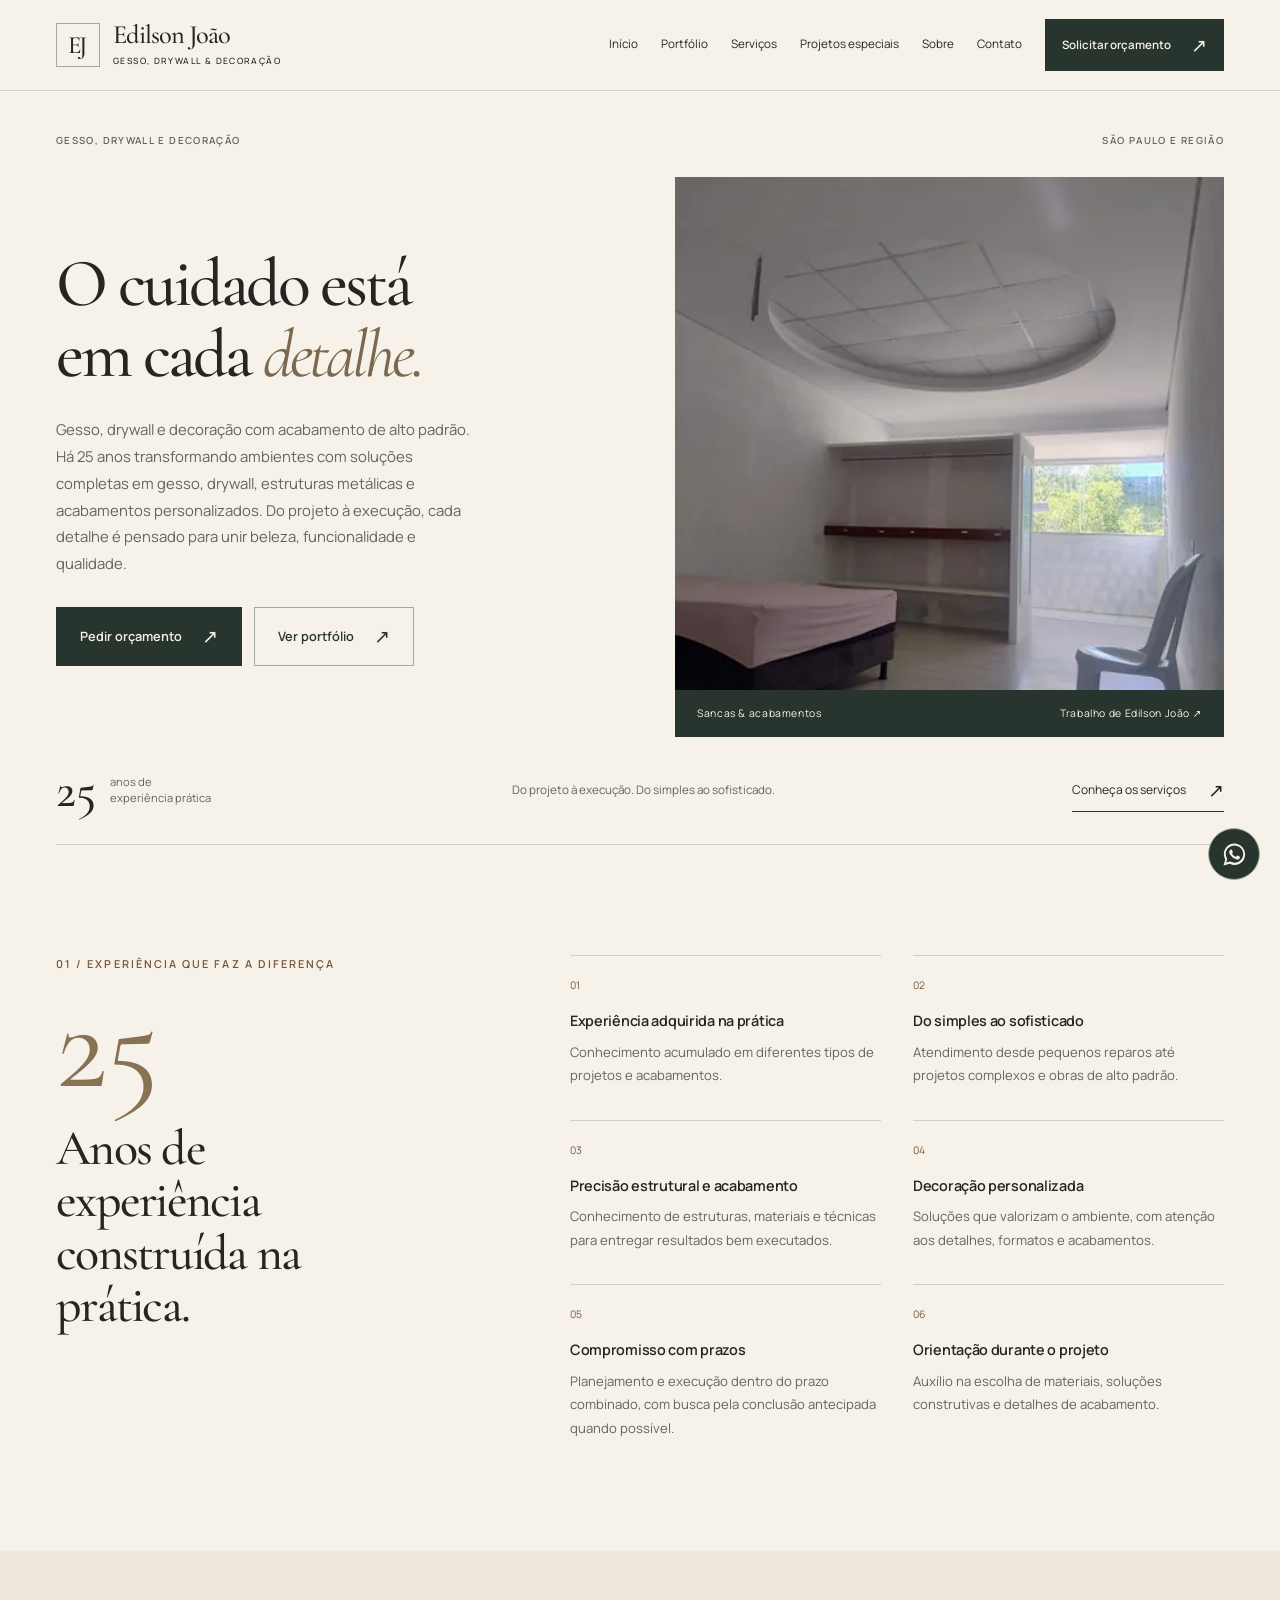
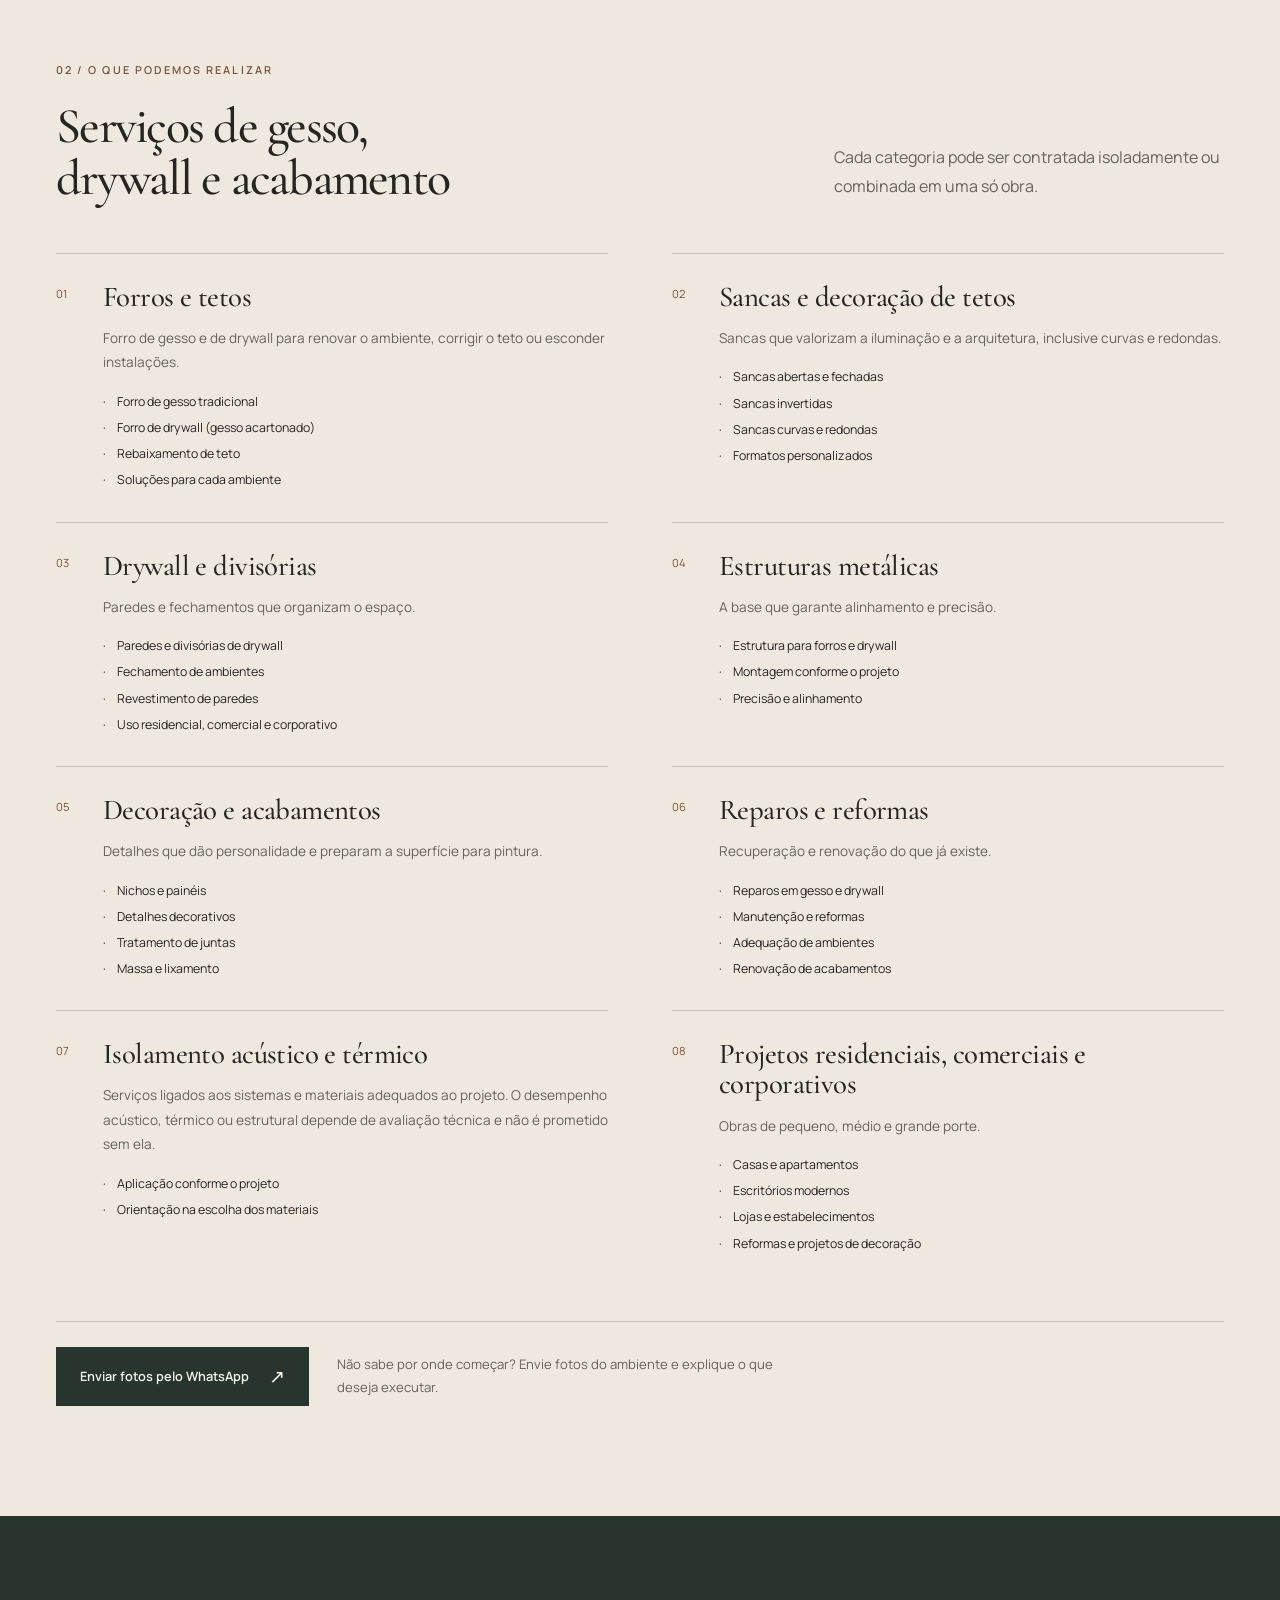
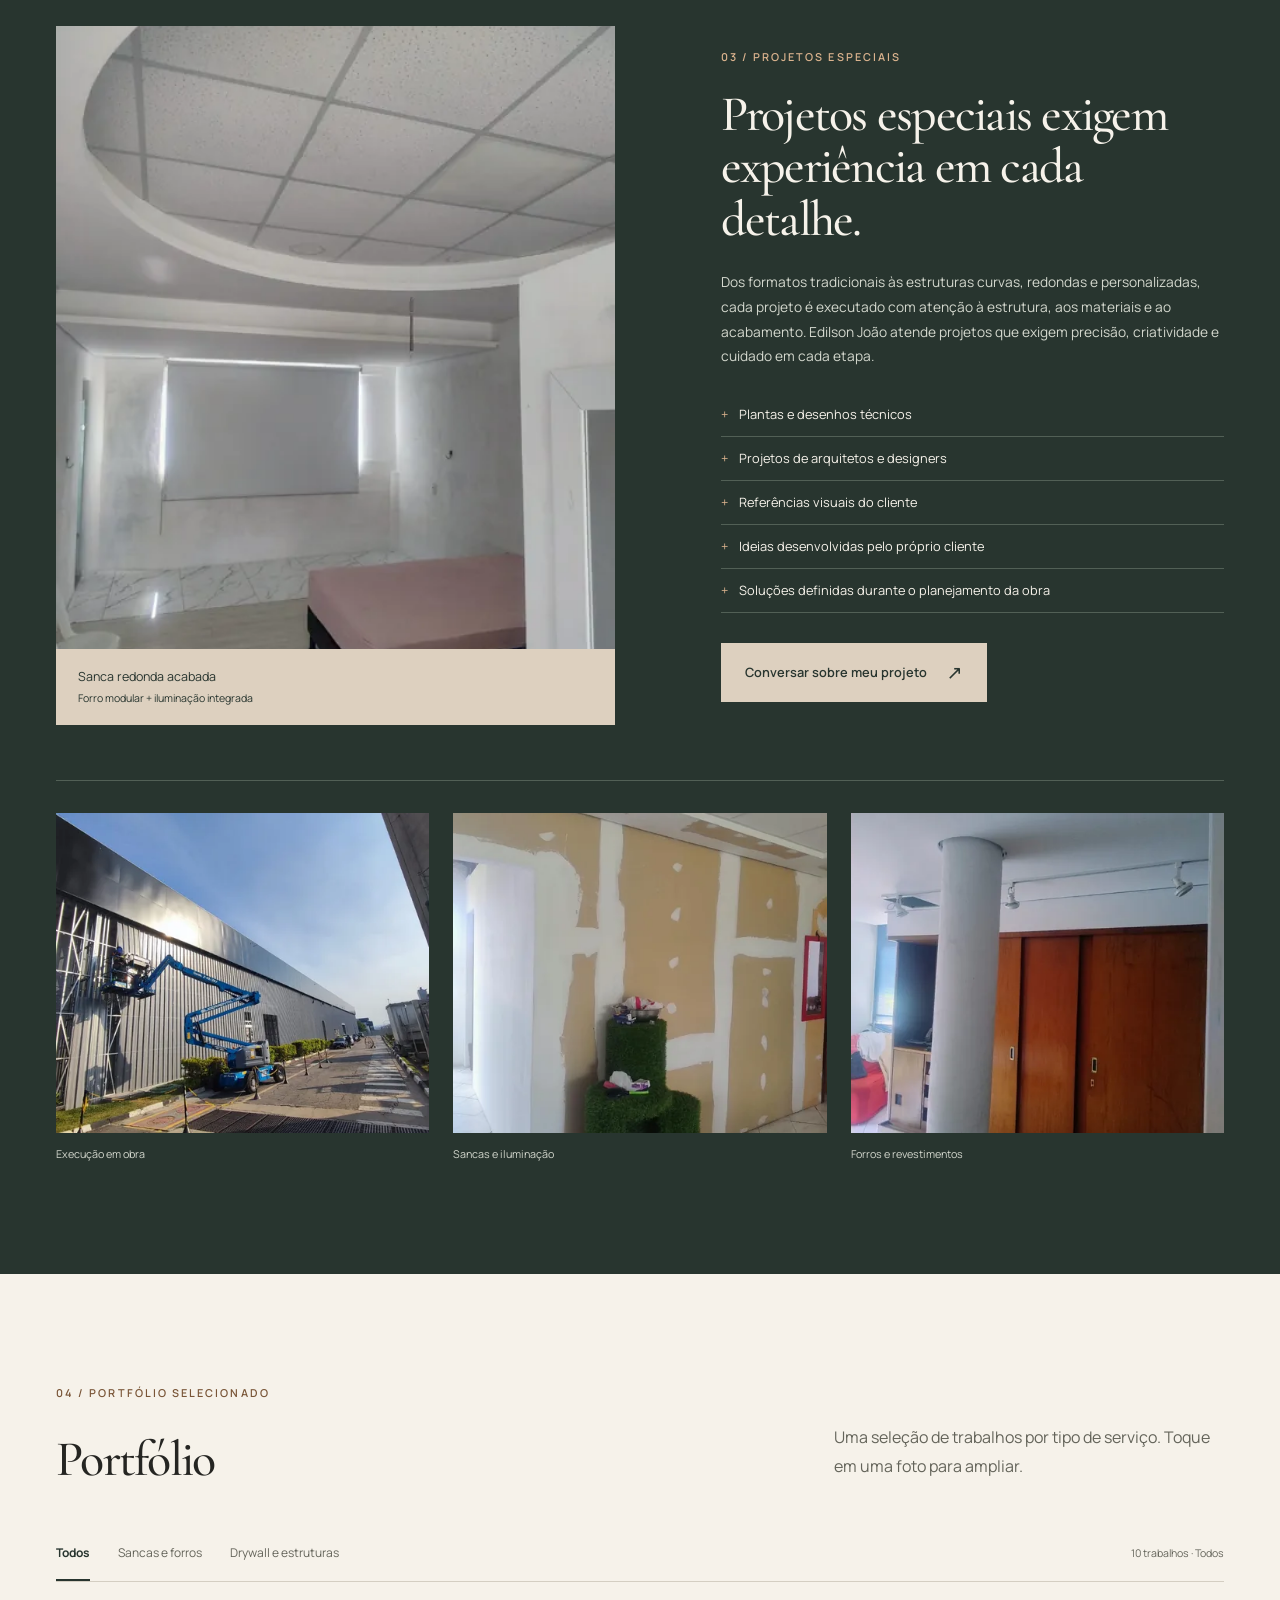
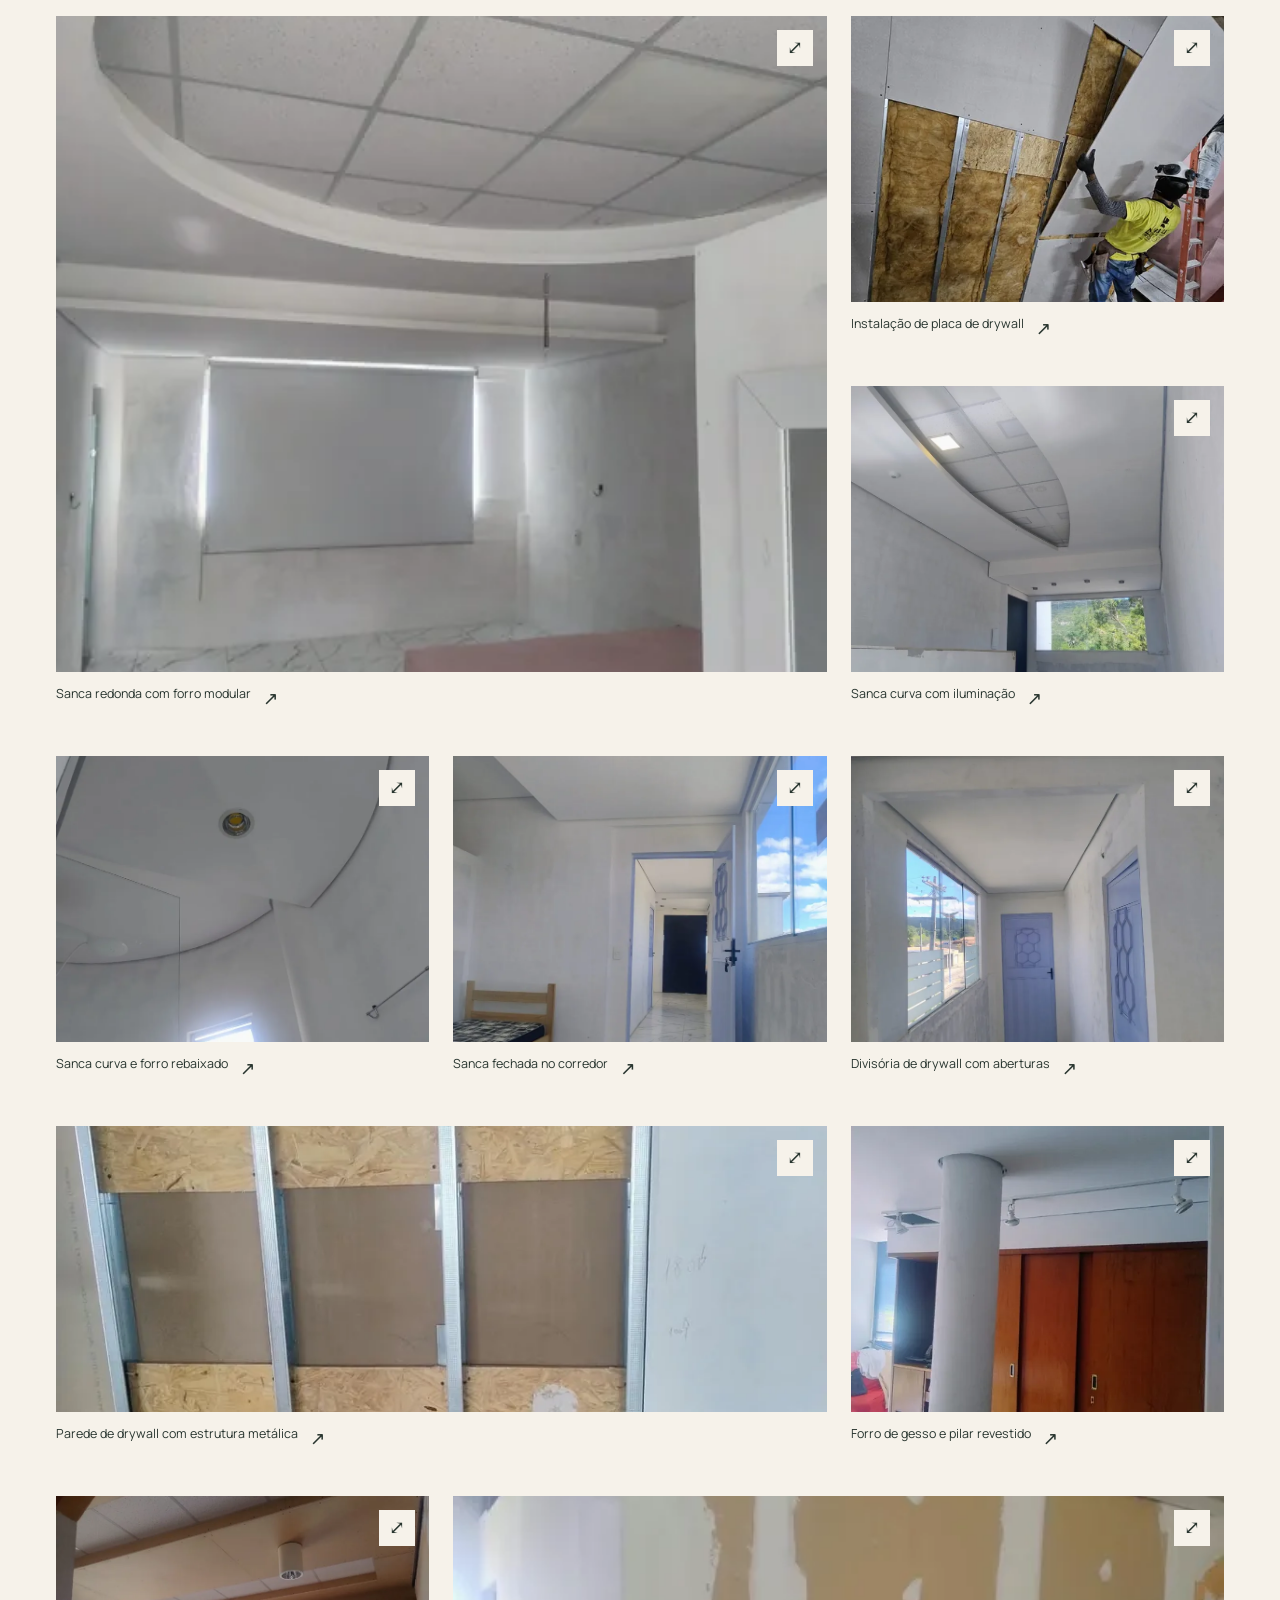
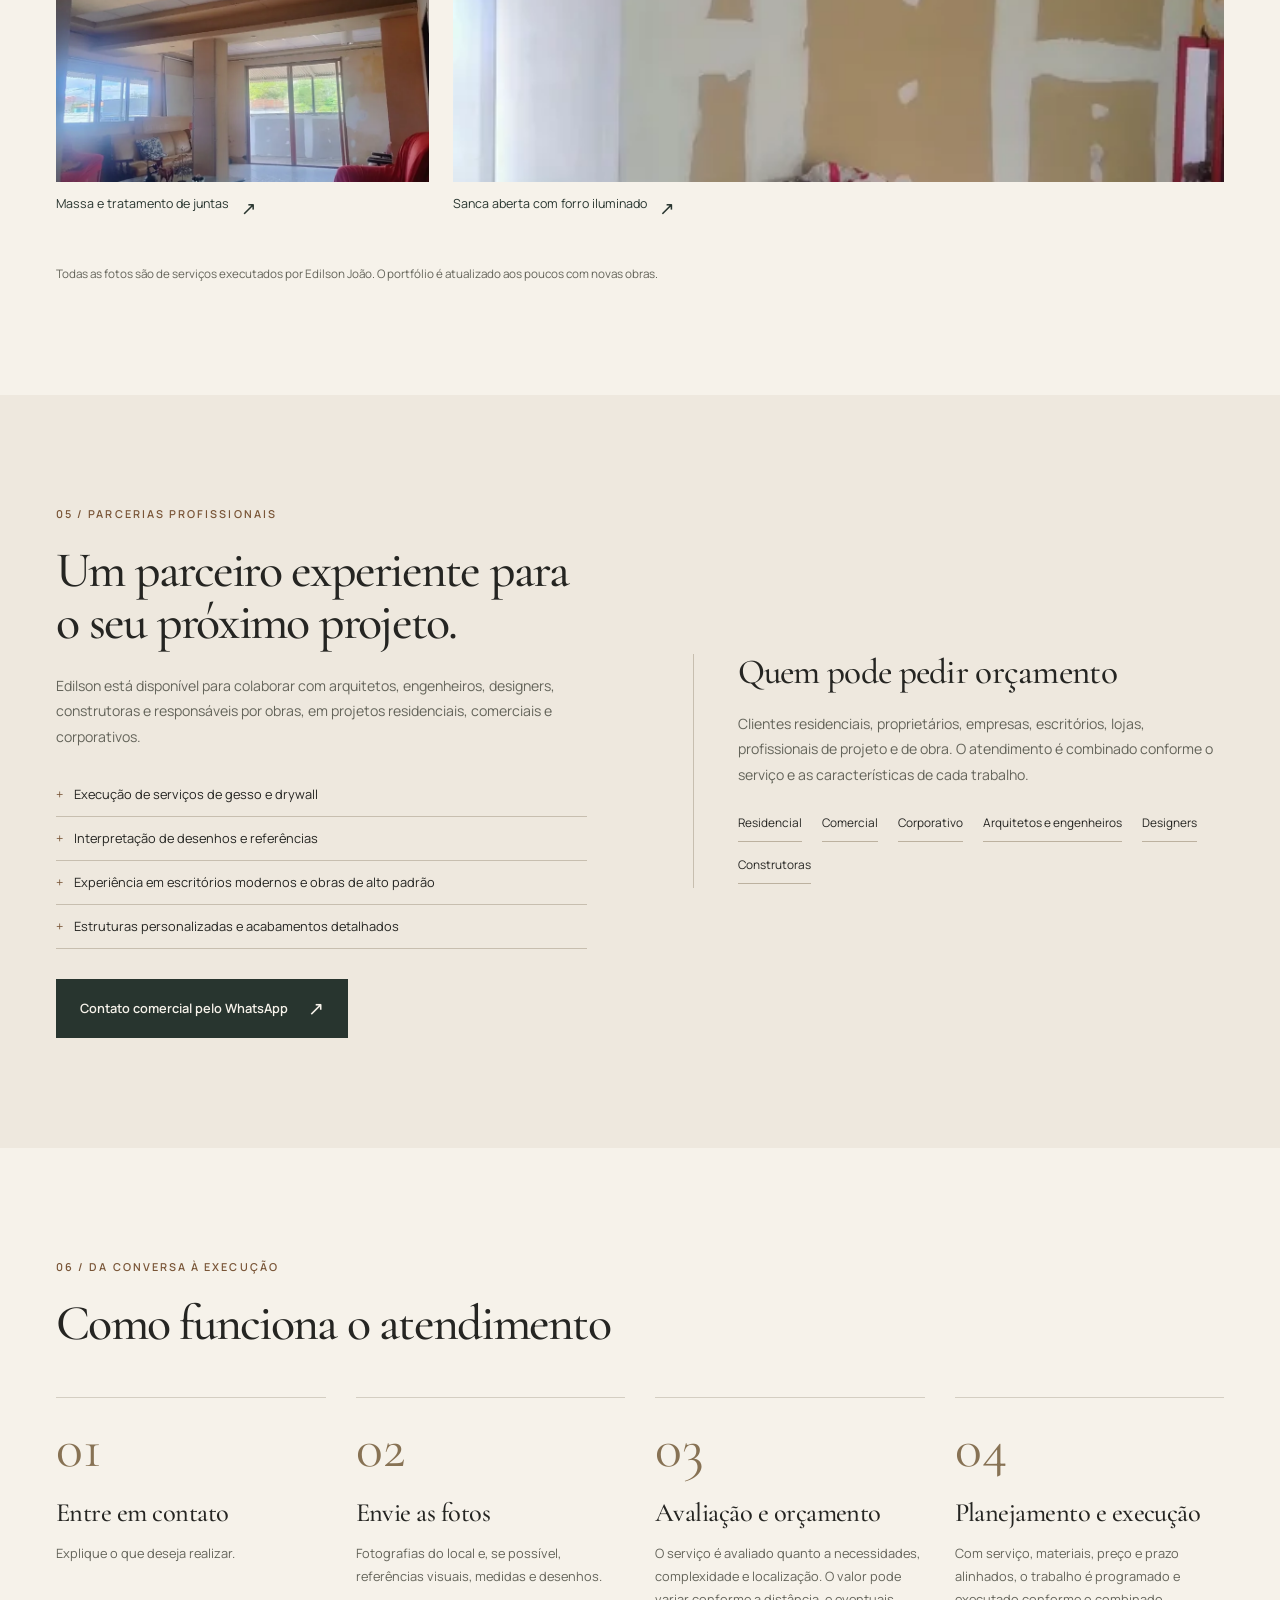
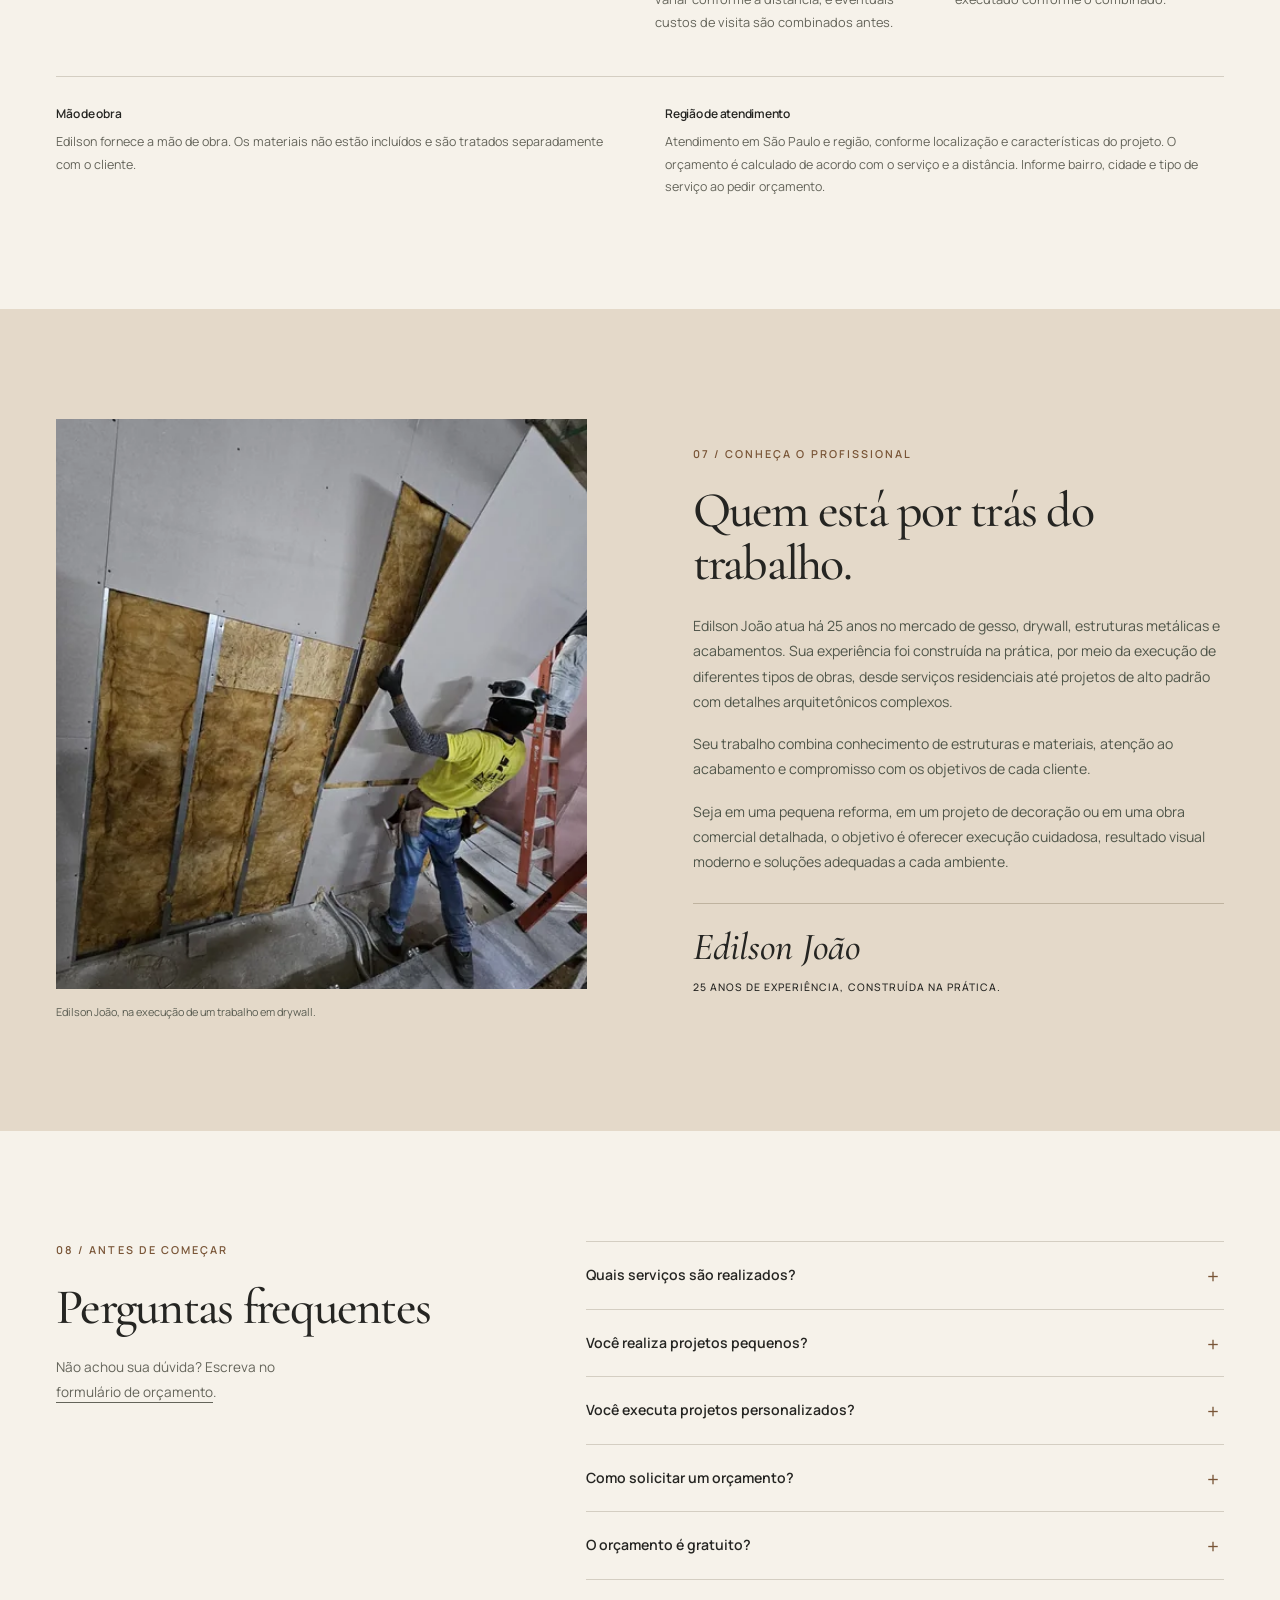
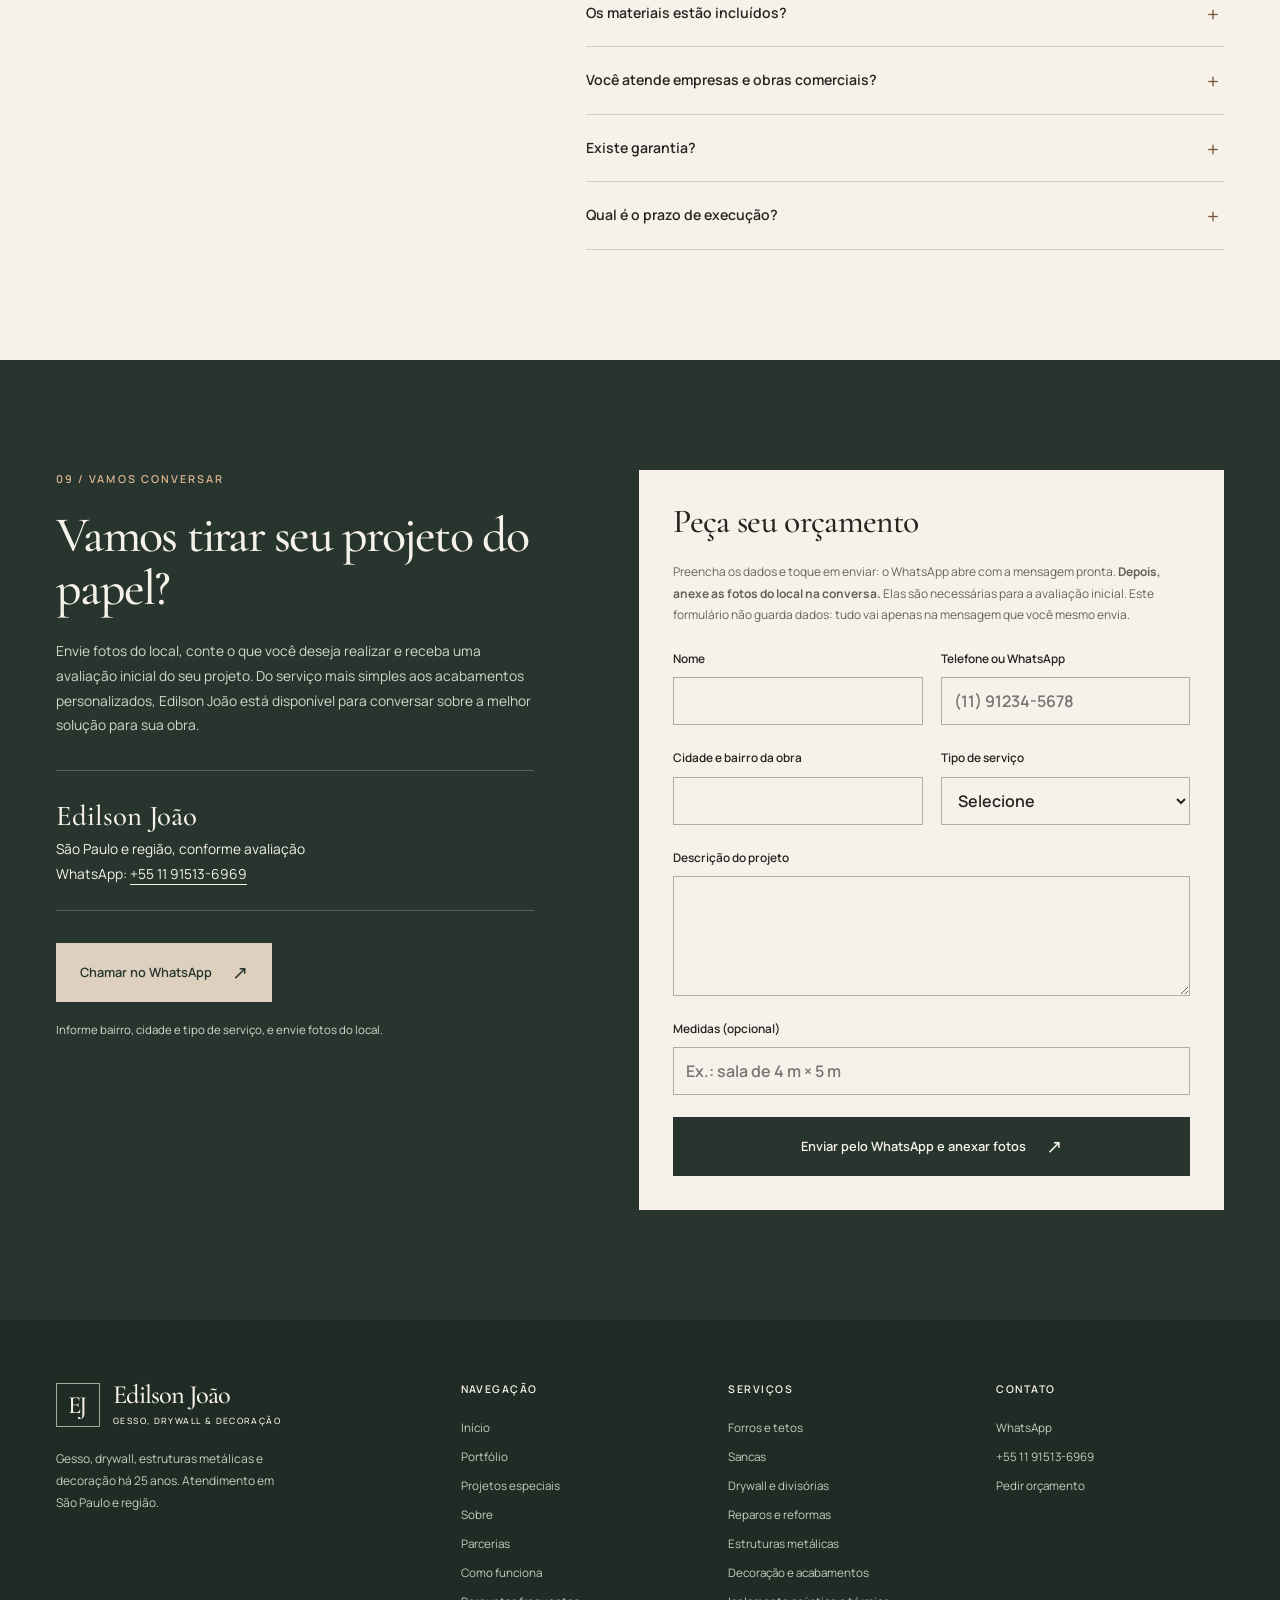
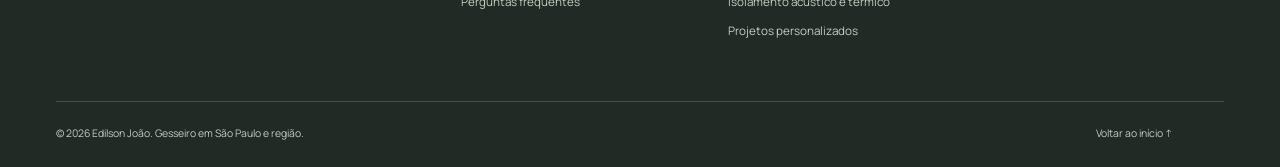
==== commit 1155ab37: "feat: redesign completo do site Edilson João" ====
--- a/index.html
+++ b/index.html
@@ -6,7 +6,7 @@
 <title>Edilson João | Gesseiro em São Paulo: gesso, drywall e decoração</title>
 <meta name="description" content="Gesseiro em São Paulo com 25 anos de experiência: forro de gesso, drywall, sancas curvas e redondas, estruturas metálicas e acabamento de alto padrão. Peça orçamento pelo WhatsApp.">
 <meta name="google-site-verification" content="G2IhHw0FvsxwAyrcIK10YuHoF_CCWklLgZLGFNMYybM" />
-<meta name="theme-color" content="#0b1f3a">
+<meta name="theme-color" content="#28352f">
 <link rel="canonical" href="https://jonasmenezes-dev.github.io/edilson-joao-portfolio/">
 <link rel="icon" type="image/svg+xml" href="assets/favicon.svg">
 <meta property="og:type" content="website">
@@ -23,263 +23,17 @@
 <meta name="twitter:image" content="https://jonasmenezes-dev.github.io/edilson-joao-portfolio/assets/instalacao-drywall-estrutura-metalica-1600.webp">
 <link rel="preconnect" href="https://fonts.googleapis.com">
 <link rel="preconnect" href="https://fonts.gstatic.com" crossorigin>
-<link href="https://fonts.googleapis.com/css2?family=Bricolage+Grotesque:wght@500;700;800&family=Manrope:wght@400;500;700&display=swap" rel="stylesheet">
+<link href="https://fonts.googleapis.com/css2?family=Cormorant+Garamond:ital,wght@0,400;0,500;0,600;1,400;1,500&family=Manrope:wght@400;500;600;700&display=swap" rel="stylesheet">
 <script type="application/ld+json">{"@context":"https://schema.org","@type":"Person","name":"Edilson João","jobTitle":"Gesseiro e profissional de drywall","description":"Profissional com 25 anos de experiência em gesso, drywall, estruturas metálicas, sancas e acabamentos, com atendimento em São Paulo e região.","telephone":"+55 11 91513-6969","url":"https://jonasmenezes-dev.github.io/edilson-joao-portfolio/","areaServed":"São Paulo e região","knowsAbout":["Gesso e forros","Drywall e divisórias","Sancas e decoração de tetos","Estruturas metálicas","Reparos e acabamentos"]}</script>
 <script>document.documentElement.classList.add("js")</script>
-<style>
-:root{--navy:#1f262d;--navy2:#2e3740;--acc:#f2b705;--acc-d:#d9a100;--on-acc:#1f262d;--sky:#f2b705;--ice:#eef0f0;--ink:#1b2127;--mute:#5a636b;--line:#d8dcdc;--bg:#fff;color-scheme:light;box-sizing:border-box;padding-top:env(safe-area-inset-top,0px);padding-bottom:env(safe-area-inset-bottom,0px)}
-*,*::before,*::after{box-sizing:inherit}
-html{scroll-behavior:smooth;scroll-padding-top:calc(72px + env(safe-area-inset-top,0px))}
-body{margin:0;background:var(--bg);color:var(--ink);font:400 1.0625rem/1.65 Manrope,system-ui,sans-serif;-webkit-text-size-adjust:100%;overflow-x:hidden}
-body::before{content:"";position:fixed;inset:0 0 auto;height:env(safe-area-inset-top,0px);background:var(--bg);z-index:30}
-h1,h2,h3{font-family:"Bricolage Grotesque",Manrope,sans-serif;line-height:1.04;letter-spacing:-.03em;margin:0 0 .5em}
-h1{font-size:clamp(2.2rem,5vw,3.9rem);font-weight:800}
-h2{font-size:clamp(1.9rem,4vw,2.9rem);font-weight:800}
-.h-sm{font-size:clamp(1.55rem,3vw,2.2rem)}
-h3{font-size:1.3rem;letter-spacing:-.015em;font-weight:700}
-p{margin:0 0 1em;max-width:62ch}
-a{color:var(--navy)}
-:focus-visible{outline:3px solid var(--navy);outline-offset:3px}.dark :focus-visible,footer :focus-visible,#lb :focus-visible{outline-color:var(--acc)}
-.skip-link{position:fixed;top:8px;left:8px;z-index:1000;padding:12px 18px;background:#fff;color:var(--navy);border:2px solid var(--navy);border-radius:10px;font-weight:800;transform:translateY(-160%);transition:transform .2s}
-.skip-link:focus{transform:translateY(0)}
-.wrap{width:min(1160px,100% - 48px);margin-inline:auto}
-@media(max-width:640px){.wrap{width:min(1160px,100% - 32px)}}
-section{padding:clamp(64px,10vw,120px) 0;position:relative}
-@media(max-width:640px){section{padding:56px 0}}
-.ice{background:var(--ice)}
-.dark{background:var(--navy);color:#eceff1}
-.dark h2,.dark h3{color:#fff}.dark p{color:#cdd3d9}
-.sub{color:var(--mute);font-size:1.15rem}
-.dark .sub{color:#cdd3d9}
-.btn{display:inline-flex;align-items:center;justify-content:center;gap:8px;min-height:50px;padding:12px 26px;border-radius:999px;border:2px solid var(--acc);background:var(--acc);color:var(--on-acc);font:700 1rem Manrope,sans-serif;text-decoration:none;cursor:pointer;transition:background .25s,transform .25s,box-shadow .25s,color .25s}
-.btn:hover{background:var(--acc-d);border-color:var(--acc-d);transform:translateY(-2px);box-shadow:0 10px 24px rgba(31,38,45,.25)}
-.btn.ghost{background:transparent;color:var(--navy);border-color:var(--navy)}
-.btn.ghost:hover{background:var(--navy);color:#fff;box-shadow:none}
-.dark .btn.ghost{color:#fff;border-color:#fff}.dark .btn.ghost:hover{background:#fff;color:var(--navy)}
-.btn.light{background:var(--acc);color:var(--on-acc);border-color:var(--acc)}.btn.light:hover{background:var(--acc-d);border-color:var(--acc-d);box-shadow:0 10px 24px rgba(0,0,0,.35)}
-.row{display:flex;flex-wrap:wrap;gap:12px}
-/* header */
-header{position:sticky;top:env(safe-area-inset-top,0px);z-index:40;background:rgba(255,255,255,.92);backdrop-filter:blur(10px);border-bottom:1px solid transparent;transition:border-color .3s,box-shadow .3s}
-header.sc{border-color:var(--line);box-shadow:0 6px 24px rgba(31,38,45,.07)}
-.nav{display:flex;align-items:center;justify-content:space-between;min-height:68px;gap:16px}
-@media(max-width:640px){.nav{min-height:60px}.brand{font-size:1.12rem}}
-.btn{min-height:52px}
-@media(max-width:640px){.btn{min-height:54px;padding:14px 22px;font-size:1rem}.row{gap:10px}.row .btn{width:100%}}
-.brand{display:inline-flex;align-items:center;gap:10px;font:800 1.25rem "Bricolage Grotesque",sans-serif;color:var(--navy);text-decoration:none;letter-spacing:-.02em}
-.mark{display:grid;place-items:center;width:38px;height:38px;flex:none;background:var(--navy);color:var(--acc);border-radius:4px 14px 4px 14px;font:800 .95rem "Bricolage Grotesque",sans-serif;letter-spacing:-.04em}
-footer .mark{background:var(--acc);color:var(--on-acc)}
-nav ul{display:flex;gap:26px;list-style:none;margin:0;padding:0;align-items:center}
-nav li{display:flex}
-@media(max-width:900px){nav li{display:block}}
-nav a:not(.btn){color:var(--ink);text-decoration:none;font-weight:500;position:relative;padding:6px 0}
-nav a:not(.btn)::after{content:"";position:absolute;left:0;bottom:0;height:2px;width:100%;background:var(--acc);transform:scaleX(0);transform-origin:left;transition:transform .3s}
-nav a:not(.btn):hover::after{transform:scaleX(1)}
-nav a.btn{min-height:44px;padding:8px 22px}
-.burger{display:none;min-width:48px;min-height:48px;border:1px solid var(--line);background:none;border-radius:12px;color:var(--navy);font-size:1.4rem;cursor:pointer}
-@media(max-width:900px){.burger{display:block;margin-left:auto}nav ul{position:absolute;left:0;right:0;top:100%;background:#fff;border-bottom:1px solid var(--line);box-shadow:0 24px 48px rgba(31,38,45,.14);flex-direction:column;align-items:stretch;gap:0;padding:10px 20px 20px;max-height:calc(100vh - 80px);overflow-y:auto;opacity:0;visibility:hidden;transform:translateY(-10px);transition:opacity .3s,transform .3s,visibility .3s}nav ul.open{opacity:1;visibility:visible;transform:none}nav li a:not(.btn){display:block;padding:15px 0;border-bottom:1px solid var(--line);font-size:1.05rem}nav li:last-of-type a:not(.btn){border-bottom:0}nav a.btn{display:flex;margin-top:14px}}
-/* hero */
-.hero{padding:clamp(40px,7vw,96px) 0 clamp(56px,8vw,110px);background:linear-gradient(180deg,var(--ice),#fff);overflow:hidden}
-.hero-grid{display:grid;grid-template-columns:1.2fr .8fr;gap:40px;align-items:center}
-@media(max-width:940px){.hero-grid{grid-template-columns:1fr}}
-.hero h1{color:var(--navy)}
-.hero .sub{max-width:52ch;margin-bottom:28px}
-.art{position:relative;aspect-ratio:3/4;color:var(--acc)}
-@media(max-width:940px){.hero .art{order:-1;aspect-ratio:1/1;width:100%;max-width:460px;margin-inline:auto}}
-@media(max-width:640px){.hero{padding:24px 0 48px}.hero .art{margin-bottom:26px}.yr{padding:10px 14px;gap:8px}.yr b{font-size:2.2rem}.yr span{font-size:.78rem;max-width:10ch}}
-.art svg{position:absolute;inset:0;width:100%;height:100%}
-.art.has-img{border-radius:6px 40px 6px 40px;overflow:hidden;background:var(--ice);box-shadow:0 18px 44px rgba(31,38,45,.16)}
-.art.img{border-radius:6px 40px 6px 40px;overflow:hidden;background:var(--ice);box-shadow:0 18px 44px rgba(31,38,45,.16)}
-.art.img img{position:absolute;inset:0;width:100%;height:100%;object-fit:cover;border-radius:inherit}
-.art-cap{position:absolute;right:0;bottom:0;z-index:2;max-width:78%;background:#fff;color:var(--navy);font:700 .9rem/1.35 Manrope,sans-serif;padding:10px 16px;border-radius:14px 0 0 0}
-.art-cap span{display:block;font-weight:500;color:var(--mute);font-size:.85rem}
-.art.has-img img{width:100%;height:100%;object-fit:cover;object-position:50% 35%;position:absolute;inset:0;border-radius:inherit}
-.art .grid{stroke:var(--line);stroke-width:1}
-.draw{fill:none;stroke:var(--acc);stroke-width:2;stroke-dasharray:1;stroke-dashoffset:1;animation:dr 2.4s .3s cubic-bezier(.3,.7,.2,1) forwards}
-.draw.b{stroke:var(--navy);animation-delay:.6s}
-@keyframes dr{to{stroke-dashoffset:0}}
-.yr{position:absolute;left:0;bottom:0;z-index:2;background:var(--navy);color:#fff;padding:12px 20px;border-radius:4px 20px 4px 20px;display:flex;align-items:baseline;gap:10px}
-.yr b{font:800 clamp(2.4rem,5vw,3.4rem)/1 "Bricolage Grotesque",sans-serif;letter-spacing:-.04em;color:var(--acc)}
-.yr span{max-width:11ch;line-height:1.25;font-size:.85rem;color:#cdd3d9}
-.tag{position:absolute;right:0;top:8%;max-width:190px;font-size:.8rem;color:var(--mute);border:1.5px dashed var(--line);border-radius:12px;padding:10px 12px;background:rgba(255,255,255,.85)}
-.in-up{opacity:0;transform:translateY(22px);animation:up .9s cubic-bezier(.2,.7,.2,1) forwards;animation-delay:var(--d,0s)}
-@keyframes up{to{opacity:1;transform:none}}
-/* reveal */
-.js .rv{opacity:0;transform:translateY(24px);transition:opacity .8s cubic-bezier(.2,.7,.2,1),transform .8s cubic-bezier(.2,.7,.2,1);transition-delay:var(--d,0s)}
-.js .rv.in{opacity:1;transform:none}
-/* diferenciais */
-.dif-grid{display:grid;grid-template-columns:.8fr 1.2fr;gap:56px;align-items:start}
-@media(max-width:900px){.dif-grid{grid-template-columns:1fr;gap:32px}}
-.big{display:inline-block;font:800 clamp(6rem,14vw,10rem)/.85 "Bricolage Grotesque",sans-serif;letter-spacing:-.06em;color:var(--navy);margin:0 0 20px}
-.big::after{content:"";display:block;height:12px;width:46%;background:var(--acc);margin-top:14px}
-.dl{display:grid;grid-template-columns:1fr 1fr;gap:0 36px}
-@media(max-width:560px){.dl{grid-template-columns:1fr}}
-.dl div{border-top:1px solid var(--line);padding:22px 0 26px}
-.dl h3{display:flex;gap:10px;align-items:center}
-.dl h3::before{content:"";width:22px;height:4px;background:var(--acc);flex:none}
-.dl p{color:var(--mute);margin:0}
-/* serviços */
-.sg{display:grid;grid-template-columns:repeat(12,1fr);gap:20px;margin:40px 0}
-.svc{grid-column:span 4;position:relative;background:#fff;border:1px solid var(--line);border-radius:10px;padding:30px 28px;transition:transform .35s,border-color .35s,box-shadow .35s;overflow:hidden}
-.svc:hover{transform:translateY(-4px);border-color:var(--navy);box-shadow:0 16px 36px rgba(31,38,45,.14)}
-.svc.s7{grid-column:span 7}.svc.s5{grid-column:span 5}.svc.s12{grid-column:span 12}
-.svc h3{margin-bottom:.4em}
-.svc p{color:var(--mute);font-size:1rem}
-.svc ul{margin:0;padding:0;list-style:none;font-size:.97rem;display:grid;gap:6px}
-.svc li{padding-left:22px;position:relative}
-.svc li::before{content:"";position:absolute;left:0;top:.72em;width:10px;height:3px;background:var(--acc)}
-.svc.k{background:var(--navy);border-color:var(--navy);color:#eceff1}
-.svc.k h3{color:#fff}.svc.k p{color:#cdd3d9}.svc.k li::before{background:var(--sky)}
-.ic{display:grid;place-items:center;width:48px;height:48px;margin-bottom:18px;border-radius:10px;background:var(--ice);color:var(--navy)}
-.ic svg{width:26px;height:26px;fill:none;stroke:currentColor;stroke-width:1.7;stroke-linecap:round;stroke-linejoin:round}
-.svc.k .ic{background:rgba(255,255,255,.1);color:var(--acc)}
-.svc.s12 ul{grid-template-columns:repeat(auto-fit,minmax(220px,1fr));gap:6px 28px}
-@media(max-width:860px){.svc,.svc.s7,.svc.s5{grid-column:span 12}}
-.cta-line{display:flex;flex-wrap:wrap;gap:16px;align-items:center}
-.cta-line p{margin:0;color:var(--mute)}
-@media(max-width:640px){.cta-line{flex-direction:column;align-items:stretch;gap:12px}.cta-line .btn{width:100%}}
-/* especiais */
-.sp{display:grid;grid-template-columns:1.1fr .9fr;gap:48px;align-items:center}
-@media(max-width:900px){.sp{grid-template-columns:1fr}}
-.sp h2{font-size:clamp(1.9rem,4vw,3rem)}
-.sp .art{color:var(--sky);aspect-ratio:4/3;min-height:0}
-.sp .art.img{min-width:0}
-@media(max-width:640px){.sp .art{min-height:0;aspect-ratio:4/3;margin-bottom:12px}.sp{row-gap:40px}.sp h2{font-size:clamp(1.9rem,8vw,2.6rem)}}
-.sp>*{min-width:0}
-.dif-grid>*,.hero-grid>*,.split>*{min-width:0}
-.dark .draw{stroke:var(--sky)}.dark .draw.b{stroke:#fff}
-.list{list-style:none;padding:0;margin:0 0 28px}
-.list li{padding:10px 0 10px 30px;position:relative;border-bottom:1px solid rgba(255,255,255,.14)}
-.list li::before{content:"";position:absolute;left:0;top:1.05em;width:16px;height:16px;border:2px solid var(--sky);border-radius:50%}
-.ice .list li,.light .list li{border-color:var(--line)}
-.ice .list li::before{border-color:var(--navy)}
-.wide{margin-top:56px;display:grid;grid-template-columns:1.3fr 1fr 1fr;gap:16px}
-.wide picture{display:block;min-width:0}
-.wide img{display:block;width:100%;height:100%;aspect-ratio:4/5;object-fit:cover;object-position:50% 40%;border-radius:6px 28px 6px 28px}
-@media(max-width:700px){.wide{grid-template-columns:1fr 1fr;gap:12px}.wide picture:first-child{grid-column:1/-1}.wide picture:first-child img{aspect-ratio:16/10}.wide img{aspect-ratio:1/1}}
-/* portfólio */
-.filters{display:flex;flex-wrap:wrap;gap:8px;margin:28px 0}
-@media(max-width:700px){.filters{flex-wrap:nowrap;overflow-x:auto;padding-bottom:10px;margin:20px 0 24px;scrollbar-width:none;-webkit-overflow-scrolling:touch}.filters::-webkit-scrollbar{display:none}.filters button{flex:0 0 auto}}
-.filters button{min-height:44px;padding:8px 18px;border-radius:999px;border:1px solid var(--line);background:#fff;color:var(--ink);font:500 .95rem Manrope,sans-serif;cursor:pointer;transition:background .25s,color .25s,border-color .25s}
-.filters button:hover{border-color:var(--navy)}
-.filters button[aria-pressed="true"]{background:var(--navy);border-color:var(--navy);color:#fff}
-.gallery{display:flex;flex-wrap:wrap;justify-content:center;gap:16px}
-.pf{position:relative;flex:0 0 calc((100% - 32px)/3);aspect-ratio:4/5;border-radius:6px 32px 6px 32px;overflow:hidden;border:0;padding:0;font:inherit;text-align:left;animation:up .6s both;background:#e1e5e5}
-.pf picture{display:block;width:100%;height:100%}
-@media(max-width:900px){.pf{flex-basis:calc((100% - 16px)/2)}}
-@media(max-width:700px){.gallery{gap:10px}.pf{flex-basis:calc((100% - 10px)/2);border-radius:4px 22px 4px 22px}}
-.pf.ph{background:linear-gradient(135deg,var(--ice),#e6edf8);color:var(--acc);border:1.5px dashed var(--line)}
-.pf svg{position:absolute;inset:0;width:100%;height:100%}
-.pf svg *{fill:none;stroke:currentColor;stroke-width:1.5;opacity:.55}
-.pf .cap{position:absolute;left:18px;bottom:16px;right:18px;background:#fff;border:1px solid var(--line);border-radius:12px;padding:10px 14px;font-size:.9rem;color:var(--mute)}
-.pf .cap b{display:block;color:var(--navy)}
-.pf img{width:100%;height:100%;object-fit:cover;object-position:50% 40%;transition:transform .6s}
-button.pf{cursor:zoom-in}button.pf:hover img{transform:scale(1.05)}
-.pf .pf-tag{position:absolute;left:14px;bottom:14px;z-index:2;background:rgba(255,255,255,.94);color:var(--navy);font:700 .86rem/1.3 Manrope,sans-serif;padding:8px 13px;border-radius:10px;max-width:calc(100% - 28px)}
-.pf .pf-zoom{position:absolute;right:12px;top:12px;z-index:2;width:34px;height:34px;border-radius:50%;background:rgba(31,38,45,.62);color:#fff;display:grid;place-items:center;font-size:1rem;line-height:1}
-@media(max-width:700px){.pf .pf-tag{font-size:.74rem;padding:5px 9px;left:8px;bottom:8px;max-width:calc(100% - 16px)}.pf .pf-zoom{display:none}}
-.note{font-size:.95rem;color:var(--mute);margin-top:20px}
-dialog#lb{border:0;padding:0;margin:0;width:100%;height:100%;max-width:none;max-height:none;background:#151a1f;color:#fff}
-dialog#lb[open]{display:flex;align-items:center;justify-content:center}
-dialog#lb::backdrop{background:#151a1f}
-#lb figure{margin:0;display:grid;justify-items:center;gap:14px;max-width:100%;padding:64px 16px 28px}
-#lb img{display:block;max-width:min(92vw,980px);max-height:76vh;width:auto;height:auto;object-fit:contain;border-radius:6px 24px 6px 24px}
-#lb figcaption{display:flex;flex-wrap:wrap;justify-content:center;gap:4px 14px;font-size:.95rem;color:#cdd3d9;text-align:center}
-#lb figcaption b{color:#fff}
-.lb-x,.lb-nav{position:absolute;display:grid;place-items:center;width:48px;height:48px;padding:0;border:1px solid rgba(255,255,255,.3);border-radius:50%;background:rgba(255,255,255,.08);color:#fff;font-size:1.4rem;line-height:1;cursor:pointer;transition:background .2s,color .2s,border-color .2s}
-.lb-x:hover,.lb-nav:hover{background:var(--acc);color:var(--on-acc);border-color:var(--acc)}
-.lb-x{top:max(14px,env(safe-area-inset-top,0px));right:14px}
-.lb-nav{top:50%;transform:translateY(-50%);font-size:1.9rem}
-.lb-prev{left:14px}.lb-next{right:14px}
-#lb.one .lb-nav{display:none}
-@media(max-width:700px){.lb-nav{top:auto;bottom:max(18px,env(safe-area-inset-bottom,0px));transform:none}.lb-prev{left:18px}.lb-next{right:18px}#lb figure{padding:64px 12px 96px}#lb img{max-height:70vh}}
-body:has(dialog[open]){overflow:hidden}
-/* empresas / sobre */
-.split{display:grid;grid-template-columns:1fr 1fr;gap:56px;align-items:center}
-@media(max-width:900px){.split{grid-template-columns:1fr;gap:32px}}
-@media(max-width:640px){.ph-box{aspect-ratio:4/3}}
-.ph-box{aspect-ratio:4/5;border:1.5px dashed var(--line);border-radius:6px 40px 6px 40px;background:#fff;display:grid;place-items:center;text-align:center;padding:24px;color:var(--mute);position:relative;overflow:hidden}
-.ph-box svg{position:absolute;inset:0;width:100%;height:100%;color:var(--acc)}
-.ph-box svg *{fill:none;stroke:currentColor;opacity:.3}
-.ph-box span{position:relative;background:#fff;padding:8px 14px;border-radius:12px;border:1px solid var(--line);font-size:.9rem}
-.ph-box img{position:absolute;inset:0;width:100%;height:100%;object-fit:cover}
-.pill{display:inline-block;background:#fff;border:1px solid var(--line);border-radius:999px;padding:6px 14px;font-size:.9rem;margin:0 8px 8px 0;color:var(--navy)}
-/* passos */
-.steps{position:relative;display:grid;grid-template-columns:repeat(4,1fr);gap:28px;list-style:none;padding:0;margin:40px 0 32px;counter-reset:s}
-.steps::before{content:"";position:absolute;top:23px;left:23px;right:23px;height:2px;background:linear-gradient(90deg,var(--acc),var(--line))}
-.steps li{counter-increment:s;position:relative;padding-top:64px}
-.steps li::before{content:counter(s);position:absolute;top:0;left:0;width:48px;height:48px;border-radius:50%;background:var(--acc);color:var(--on-acc);display:grid;place-items:center;font:800 1.2rem "Bricolage Grotesque",sans-serif;box-shadow:0 0 0 6px #fff}
-.steps p{color:var(--mute);margin:0;font-size:1rem}
-@media(max-width:860px){.steps{grid-template-columns:1fr;gap:24px}.steps::before{top:0;bottom:0;left:23px;right:auto;width:2px;height:auto}.steps li{padding:6px 0 0 70px}}
-@media(max-width:640px){.steps li{padding:4px 0 0 62px}.steps li::before{width:42px;height:42px;font-size:1.05rem}.steps::before{left:20px}}
-.info{display:grid;grid-template-columns:1fr 1fr;gap:20px}
-@media(max-width:700px){.info{grid-template-columns:1fr}}
-.info div{background:var(--ice);border-radius:10px;padding:24px}
-.info h3{font-size:1.1rem}.info p{margin:0;color:var(--mute);font-size:1rem}
-/* faq */
-details{border-top:1px solid var(--line)}
-details:last-of-type{border-bottom:1px solid var(--line)}
-summary{cursor:pointer;font:700 1.1rem Manrope,sans-serif;padding:20px 48px 20px 0;list-style:none;position:relative;min-height:56px;transition:color .25s}
-@media(max-width:640px){summary{font-size:1.05rem;padding:18px 40px 18px 0;min-height:60px}}
-summary:hover{text-decoration:underline;text-decoration-color:var(--acc);text-decoration-thickness:3px;text-underline-offset:5px}
-summary::-webkit-details-marker{display:none}
-summary::after{content:"";position:absolute;right:6px;top:50%;width:12px;height:12px;border-right:2px solid var(--navy);border-bottom:2px solid var(--navy);transform:translateY(-70%) rotate(45deg);transition:transform .3s}
-details[open] summary::after{transform:translateY(-30%) rotate(-135deg)}
-details p{color:var(--mute);animation:up .4s both}
-/* faq */
-.faq{display:grid;grid-template-columns:.8fr 1.2fr;gap:56px;align-items:start}
-.faq>*{min-width:0}
-@media(max-width:900px){.faq{grid-template-columns:1fr;gap:28px}}
-.faq-side p{color:var(--mute)}
-.faq-side a{font-weight:700;text-decoration:underline;text-decoration-color:var(--acc);text-decoration-thickness:3px;text-underline-offset:4px}
-/* contato + orçamento */
-.contact-grid{display:grid;grid-template-columns:.9fr 1.1fr;gap:56px;align-items:start}
-.contact-grid>*{min-width:0}
-@media(max-width:900px){.contact-grid{grid-template-columns:1fr;gap:36px}}
-.contact form.orc{max-width:none;color:var(--ink)}
-.contact form.orc h3{color:var(--navy);margin:0}
-.contact .alert{color:var(--ink);max-width:none;margin:0}
-/* form */
-form.orc{display:grid;gap:18px;max-width:680px;background:#fff;border:1px solid var(--line);border-radius:14px;padding:clamp(22px,4vw,40px)}
-@media(max-width:640px){form.orc{padding:20px 18px;gap:16px}form.orc .btn{width:100%}}
-.two{display:grid;grid-template-columns:1fr 1fr;gap:18px}
-@media(max-width:560px){.two{grid-template-columns:1fr}}
-label{display:grid;gap:6px;font-weight:500;font-size:.97rem}
-input,select,textarea{font:inherit;color:var(--ink);background:#fff;border:1.5px solid var(--line);border-radius:12px;padding:12px 14px;min-height:50px;width:100%;transition:border-color .2s,box-shadow .2s}
-@media(max-width:640px){input,select,textarea{font-size:16px;min-height:52px}}
-input:focus,select:focus,textarea:focus{outline:0;border-color:var(--navy);box-shadow:0 0 0 4px rgba(242,183,5,.45)}
-[aria-invalid="true"]{border-color:#c0392b!important}
-textarea{min-height:120px;resize:vertical}
-.err{color:#b3261e;font-size:.95rem;min-height:1.3em;font-weight:500}
-.alert{background:var(--ice);border-left:4px solid var(--acc);padding:14px 18px;border-radius:4px 12px 12px 4px;font-size:.97rem;max-width:680px;margin-bottom:24px}
-/* contato / footer */
-.contact{background:radial-gradient(circle at 85% 20%,var(--navy2),var(--navy) 60%);overflow:hidden}
-@media(max-width:640px){.contact{padding-bottom:calc(72px + env(safe-area-inset-bottom,0px))}}
-.contact .btn.light{width:auto}
-@media(max-width:640px){.contact .btn.light{width:100%}}
-.contact .big2{font-size:clamp(2rem,4.6vw,3.4rem)}
-.contact .ci{margin:24px 0;line-height:1.8;color:#fff}
-footer{background:#151a1f;color:#aab3bb;padding:56px 0 28px;font-size:.95rem}
-.fg{display:grid;grid-template-columns:1.4fr 1fr 1fr 1fr;gap:32px;margin-bottom:36px}
-@media(max-width:800px){.fg{grid-template-columns:1fr 1fr;gap:28px}}@media(max-width:480px){.fg{grid-template-columns:1fr;gap:24px}}
-footer h4{color:#fff;margin:0 0 12px;font:700 1rem Manrope,sans-serif}
-footer ul{list-style:none;margin:0;padding:0;display:grid;gap:8px}
-footer a{color:#aab3bb;text-decoration:none}footer a:hover{color:#fff;text-decoration:underline}
-footer .brand{color:#fff;margin-bottom:10px}
-.copy{border-top:1px solid #2a333b;padding-top:20px}
-.fab{position:fixed;right:max(16px,env(safe-area-inset-right,0px));bottom:calc(16px + env(safe-area-inset-bottom,0px));z-index:35;width:56px;height:56px;border-radius:50%;background:#1faa59;display:grid;place-items:center;box-shadow:0 6px 18px rgba(0,0,0,.28);transition:transform .25s,opacity .25s}
-@media(max-width:640px){.fab{width:54px;height:54px;right:max(14px,env(safe-area-inset-right,0px));bottom:calc(14px + env(safe-area-inset-bottom,0px))}}
-.fab:hover{transform:scale(1.08)}
-.fab.off{opacity:0;pointer-events:none;transform:scale(.8)}
-.fab svg{width:30px;height:30px;fill:#fff}
-@media(prefers-reduced-motion:reduce){html{scroll-behavior:auto}*,*::before,*::after{animation:none!important;transition:none!important}.js .rv,.in-up{opacity:1!important;transform:none!important}.draw{stroke-dashoffset:0!important}}
-</style>
+<link rel="stylesheet" href="assets/styles.css">
 </head>
 <body>
 <a class="skip-link" href="#conteudo">Pular para o conteúdo principal</a>
 <header id="top">
 <div class="wrap nav">
-<a class="brand" href="#inicio"><span class="mark" aria-hidden="true">EJ</span><span>Edilson João</span></a>
-<button class="burger" aria-label="Abrir menu" aria-expanded="false" aria-controls="menu">☰</button>
+<a class="brand" href="#inicio"><span class="mark" aria-hidden="true">EJ</span><span class="brand-name">Edilson João<small>Gesso, drywall &amp; decoração</small></span></a>
+<button class="burger" aria-label="Abrir menu" aria-expanded="false" aria-controls="menu" type="button"><span aria-hidden="true"></span><span aria-hidden="true"></span></button>
 <nav aria-label="Principal"><ul id="menu">
 <li><a href="#inicio">Início</a></li><li><a href="#portfolio">Portfólio</a></li><li><a href="#servicos">Serviços</a></li><li><a href="#especiais">Projetos especiais</a></li><li><a href="#sobre">Sobre</a></li><li><a href="#contato">Contato</a></li>
 <li><a class="btn wa" data-msg="geral" href="https://wa.me/5511915136969">Solicitar orçamento</a></li>
@@ -288,43 +42,34 @@
 </header>
 
 <main id="conteudo" tabindex="-1">
-<section class="hero" id="inicio">
+<section class="hero" id="inicio" aria-labelledby="hero-title">
+<div class="wrap hero-meta"><p class="eyebrow">Gesso, drywall e decoração</p><p class="eyebrow">São Paulo e região</p></div>
 <div class="wrap hero-grid">
-<div>
-<h1 class="in-up">Gesso, drywall e decoração com acabamento de alto padrão.</h1>
-<p class="sub in-up" style="--d:.15s">Há 25 anos transformando ambientes com soluções completas em gesso, drywall, estruturas metálicas e acabamentos personalizados. Do projeto à execução, cada detalhe é pensado para unir beleza, funcionalidade e qualidade.</p>
-<div class="row in-up" style="--d:.3s"><a class="btn wa" data-msg="geral" href="https://wa.me/5511915136969">Solicitar orçamento pelo WhatsApp</a><a class="btn ghost" href="#servicos">Conhecer os serviços</a></div>
-</div>
-<div class="art in-up has-img" style="--d:.2s">
+<div class="hero-copy">
+<h1 id="hero-title">O cuidado está<br>em cada <em>detalhe.</em></h1>
+<p class="sub">Gesso, drywall e decoração com acabamento de alto padrão. Há 25 anos transformando ambientes com soluções completas em gesso, drywall, estruturas metálicas e acabamentos personalizados. Do projeto à execução, cada detalhe é pensado para unir beleza, funcionalidade e qualidade.</p>
+<div class="row in-up" style="--d:.3s"><a class="btn wa" data-msg="geral" href="https://wa.me/5511915136969">Pedir orçamento</a><a class="btn ghost" href="#portfolio">Ver portfólio</a></div>
+</div>
+<div class="art has-img">
 <picture>
-<source media="(max-width:640px)" srcset="assets/instalacao-drywall-estrutura-metalica-480.webp">
-<source media="(max-width:1100px)" srcset="assets/instalacao-drywall-estrutura-metalica-800.webp">
-<img src="assets/instalacao-drywall-estrutura-metalica-1600.webp" alt="Edilson João instalando placa de gesso acartonado em parede com estrutura metálica" width="1204" height="1600" loading="eager" fetchpriority="high" decoding="async">
+<source media="(max-width:640px)" srcset="assets/sanca-redonda-ponto-luz-480.webp">
+<img src="assets/sanca-redonda-ponto-luz-800.webp" alt="Sanca redonda em gesso com iluminação, executada por Edilson João" loading="eager" fetchpriority="high" decoding="async" width="800" height="1063">
 </picture>
+<div class="photo-label"><span>Sancas &amp; acabamentos</span><span>Trabalho de Edilson João ↗</span></div>
+</div>
+</div>
+<div class="wrap hero-foot">
 <div class="yr"><b id="cnt">25</b><span>anos de experiência prática</span></div>
-</div>
-</div>
-</section>
-
-<section class="ice" id="portfolio" aria-labelledby="pf-t">
-<div class="wrap">
-<h2 id="pf-t" class="rv">Portfólio</h2>
-<p class="sub rv">Uma seleção de trabalhos por tipo de serviço. Toque em uma foto para ampliar.</p>
-<div class="filters" role="group" aria-label="Filtrar por categoria"></div>
-<div class="gallery"></div>
-<p class="note">Todas as fotos são de serviços executados por Edilson João. O portfólio é atualizado aos poucos com novas obras.</p>
-</div>
-<dialog id="lb" aria-label="Foto ampliada">
-<button type="button" class="lb-x" aria-label="Fechar">✕</button>
-<button type="button" class="lb-nav lb-prev" aria-label="Foto anterior">‹</button>
-<figure><img alt=""><figcaption><b id="lb-t"></b><span id="lb-n"></span></figcaption></figure>
-<button type="button" class="lb-nav lb-next" aria-label="Próxima foto">›</button>
-</dialog>
-</section>
-
-<section aria-labelledby="dif-t">
+<p>Do projeto à execução. Do simples ao sofisticado.</p>
+<a class="text-link" href="#servicos">Conheça os serviços</a>
+</div>
+</section>
+
+
+
+<section id="diferenciais" aria-labelledby="dif-t">
 <div class="wrap dif-grid">
-<div class="rv"><p class="big" aria-hidden="true">25</p><h2 id="dif-t">Anos de experiência construída na prática.</h2></div>
+<div class="rv"><span class="eyebrow">01 / Experiência que faz a diferença</span><p class="big" aria-hidden="true">25</p><h2 id="dif-t">Anos de experiência construída na prática.</h2></div>
 <div class="dl">
 <div class="rv"><h3>Experiência adquirida na prática</h3><p>Conhecimento acumulado em diferentes tipos de projetos e acabamentos.</p></div>
 <div class="rv" style="--d:.08s"><h3>Do simples ao sofisticado</h3><p>Atendimento desde pequenos reparos até projetos complexos e obras de alto padrão.</p></div>
@@ -338,8 +83,7 @@
 
 <section class="ice" id="servicos" aria-labelledby="sv-t">
 <div class="wrap">
-<h2 id="sv-t" class="rv">Serviços de gesso, drywall e acabamento</h2>
-<p class="sub rv">Cada categoria pode ser contratada isoladamente ou combinada em uma só obra.</p>
+<span class="eyebrow">02 / O que podemos realizar</span><div class="section-heading"><div><h2 id="sv-t" class="rv">Serviços de gesso, drywall e acabamento</h2></div><p class="sub rv">Cada categoria pode ser contratada isoladamente ou combinada em uma só obra.</p></div>
 <div class="sg">
 <article class="svc s7 k rv"><span class="ic" aria-hidden="true"><svg viewBox="0 0 24 24"><path d="M3 5h18v4H3z"/><path d="M7 9v5M12 9v8M17 9v5"/></svg></span><h3>Forros e tetos</h3><p>Forro de gesso e de drywall para renovar o ambiente, corrigir o teto ou esconder instalações.</p><ul><li>Forro de gesso tradicional</li><li>Forro de drywall (gesso acartonado)</li><li>Rebaixamento de teto</li><li>Soluções para cada ambiente</li></ul></article>
 <article class="svc s5 rv" style="--d:.08s"><span class="ic" aria-hidden="true"><svg viewBox="0 0 24 24"><rect x="3" y="5" width="18" height="14" rx="2"/><rect x="7" y="9" width="10" height="6" rx="3"/></svg></span><h3>Sancas e decoração de tetos</h3><p>Sancas que valorizam a iluminação e a arquitetura, inclusive curvas e redondas.</p><ul><li>Sancas abertas e fechadas</li><li>Sancas invertidas</li><li>Sancas curvas e redondas</li><li>Formatos personalizados</li></ul></article>
@@ -358,7 +102,7 @@
 <div class="wrap">
 <div class="sp">
 <div class="rv">
-<h2 id="esp-t">Projetos especiais exigem experiência em cada detalhe.</h2>
+<span class="eyebrow">03 / Projetos especiais</span><h2 id="esp-t">Projetos especiais exigem experiência em cada detalhe.</h2>
 <p>Dos formatos tradicionais às estruturas curvas, redondas e personalizadas, cada projeto é executado com atenção à estrutura, aos materiais e ao acabamento. Edilson João atende projetos que exigem precisão, criatividade e cuidado em cada etapa.</p>
 <ul class="list"><li>Plantas e desenhos técnicos</li><li>Projetos de arquitetos e designers</li><li>Referências visuais do cliente</li><li>Ideias desenvolvidas pelo próprio cliente</li><li>Soluções definidas durante o planejamento da obra</li></ul>
 <a class="btn light wa" data-msg="especial" href="https://wa.me/5511915136969">Conversar sobre meu projeto</a>
@@ -366,44 +110,59 @@
 <div class="art img rv" style="--d:.15s">
 <picture>
 <source media="(max-width:640px)" srcset="assets/sanca-redonda-forro-placas-480.webp">
-<img src="assets/sanca-redonda-forro-placas-800.webp" alt="Sanca redonda em gesso executada por Edilson João, com forro modular iluminado e acabamento concluído" width="1204" height="903" loading="lazy" decoding="async">
+<img src="assets/sanca-redonda-forro-placas-800.webp" alt="Sanca redonda em gesso executada por Edilson João, com forro modular iluminado e acabamento concluído" loading="lazy" decoding="async" width="800" height="1063">
 </picture>
 <div class="art-cap">Sanca redonda acabada<span>Forro modular + iluminação integrada</span></div>
 </div>
 </div>
 <div class="wide rv" id="wide-ph">
-<picture>
+<figure><picture>
 <source media="(max-width:640px)" srcset="assets/fachada-edificio-em-execucao-480.webp">
-<img src="assets/fachada-edificio-em-execucao-800.webp" alt="Fachada de edifício de alto padrão em execução, com andaimes" loading="lazy" decoding="async">
-</picture>
-<picture>
+<img src="assets/fachada-edificio-em-execucao-800.webp" alt="Fachada de edifício de alto padrão em execução, com andaimes" loading="lazy" decoding="async" width="800" height="1066">
+</picture><figcaption>Execução em obra</figcaption></figure>
+<figure><picture>
 <source media="(max-width:640px)" srcset="assets/sanca-aberta-forro-iluminado-480.webp">
-<img src="assets/sanca-aberta-forro-iluminado-800.webp" alt="Sanca aberta em gesso com forro central iluminado sobre a área de convivência" loading="lazy" decoding="async">
-</picture>
-<picture>
+<img src="assets/sanca-aberta-forro-iluminado-800.webp" alt="Sanca aberta em gesso com forro central iluminado sobre a área de convivência" loading="lazy" decoding="async" width="800" height="1062">
+</picture><figcaption>Sancas e iluminação</figcaption></figure>
+<figure><picture>
 <source media="(max-width:640px)" srcset="assets/forro-pilar-trilho-luz-480.webp">
-<img src="assets/forro-pilar-trilho-luz-800.webp" alt="Forro de gesso com trilho de iluminação e pilar revestido" width="1204" height="1600" loading="lazy" decoding="async">
-</picture>
-</div>
-</div>
-</section>
-
-<section class="ice" aria-labelledby="emp-t">
+<img src="assets/forro-pilar-trilho-luz-800.webp" alt="Forro de gesso com trilho de iluminação e pilar revestido" loading="lazy" decoding="async" width="800" height="1063">
+</picture><figcaption>Forros e revestimentos</figcaption></figure>
+</div>
+</div>
+</section>
+
+<section class="ice" id="portfolio" aria-labelledby="pf-t">
+<div class="wrap">
+<span class="eyebrow">04 / Portfólio selecionado</span><div class="section-heading"><div><h2 id="pf-t" class="rv">Portfólio</h2></div><p class="sub rv">Uma seleção de trabalhos por tipo de serviço. Toque em uma foto para ampliar.</p></div>
+<div class="portfolio-tools"><div class="filters" role="group" aria-label="Filtrar por categoria"></div><p class="gallery-count" id="gallery-count" role="status" aria-live="polite"></p></div>
+<div class="gallery" aria-label="Trabalhos realizados"></div><noscript><p>Para filtrar e ampliar as fotos, ative o JavaScript. <a href="assets/sanca-redonda-forro-placas-800.webp">Ver foto de sanca redonda</a> ou <a href="assets/instalacao-drywall-estrutura-metalica-1600.webp">ver trabalho em drywall</a>.</p></noscript>
+<p class="note">Todas as fotos são de serviços executados por Edilson João. O portfólio é atualizado aos poucos com novas obras.</p>
+</div>
+<dialog id="lb" aria-label="Foto ampliada">
+<button type="button" class="lb-x" aria-label="Fechar">✕</button>
+<button type="button" class="lb-nav lb-prev" aria-label="Foto anterior">‹</button>
+<figure><img alt=""><figcaption><b id="lb-t"></b><span id="lb-n" aria-live="polite"></span></figcaption></figure>
+<button type="button" class="lb-nav lb-next" aria-label="Próxima foto">›</button>
+</dialog>
+</section>
+
+<section class="ice" id="parcerias" aria-labelledby="emp-t">
 <div class="wrap split">
 <div class="rv">
-<h2 id="emp-t">Um parceiro experiente para o seu próximo projeto.</h2>
+<span class="eyebrow">05 / Parcerias profissionais</span><h2 id="emp-t">Um parceiro experiente para o seu próximo projeto.</h2>
 <p>Edilson está disponível para colaborar com arquitetos, engenheiros, designers, construtoras e responsáveis por obras, em projetos residenciais, comerciais e corporativos.</p>
 <ul class="list"><li>Execução de serviços de gesso e drywall</li><li>Interpretação de desenhos e referências</li><li>Experiência em escritórios modernos e obras de alto padrão</li><li>Estruturas personalizadas e acabamentos detalhados</li></ul>
 <a class="btn wa" data-msg="empresa" href="https://wa.me/5511915136969">Contato comercial pelo WhatsApp</a>
 </div>
-<div class="rv" style="--d:.12s"><h3>Quem pode pedir orçamento</h3><p>Clientes residenciais, proprietários, empresas, escritórios, lojas, profissionais de projeto e de obra. O atendimento é combinado conforme o serviço e as características de cada trabalho.</p>
+<div class="partner-side rv"><h3>Quem pode pedir orçamento</h3><p>Clientes residenciais, proprietários, empresas, escritórios, lojas, profissionais de projeto e de obra. O atendimento é combinado conforme o serviço e as características de cada trabalho.</p>
 <span class="pill">Residencial</span><span class="pill">Comercial</span><span class="pill">Corporativo</span><span class="pill">Arquitetos e engenheiros</span><span class="pill">Designers</span><span class="pill">Construtoras</span></div>
 </div>
 </section>
 
-<section aria-labelledby="como-t">
-<div class="wrap">
-<h2 id="como-t" class="rv h-sm">Como funciona o atendimento</h2>
+<section id="como-funciona" aria-labelledby="como-t">
+<div class="wrap">
+<span class="eyebrow">06 / Da conversa à execução</span><h2 id="como-t" class="rv h-sm">Como funciona o atendimento</h2>
 <ol class="steps">
 <li class="rv"><h3>Entre em contato</h3><p>Explique o que deseja realizar.</p></li>
 <li class="rv" style="--d:.1s"><h3>Envie as fotos</h3><p>Fotografias do local e, se possível, referências visuais, medidas e desenhos.</p></li>
@@ -419,20 +178,19 @@
 
 <section class="ice" id="sobre" aria-labelledby="sb-t">
 <div class="wrap split">
-<!-- Para usar um retrato do Edilson aqui, troque os arquivos desta imagem (assets/) por uma foto dele. -->
-<div class="ph-box rv" id="about-ph"><picture><source media="(max-width:640px)" srcset="assets/forro-sanca-curva-rebaixado-480.webp"><img src="assets/forro-sanca-curva-rebaixado-800.webp" alt="Forro de gesso com sanca curva e forro rebaixado executado por Edilson João" width="1204" height="1600" loading="lazy" decoding="async"></picture></div>
+<figure class="ph-box rv" id="about-ph"><picture><source media="(max-width:640px)" srcset="assets/instalacao-drywall-estrutura-metalica-480.webp"><img src="assets/instalacao-drywall-estrutura-metalica-800.webp" alt="Edilson João instalando placa de gesso acartonado em parede com estrutura metálica" loading="lazy" decoding="async" width="800" height="1067"></picture><figcaption>Edilson João, na execução de um trabalho em drywall.</figcaption></figure>
 <div class="rv" style="--d:.12s">
-<h2 id="sb-t">Quem está por trás do trabalho.</h2>
+<span class="eyebrow">07 / Conheça o profissional</span><h2 id="sb-t">Quem está por trás do trabalho.</h2>
 <p>Edilson João atua há 25 anos no mercado de gesso, drywall, estruturas metálicas e acabamentos. Sua experiência foi construída na prática, por meio da execução de diferentes tipos de obras, desde serviços residenciais até projetos de alto padrão com detalhes arquitetônicos complexos.</p>
 <p>Seu trabalho combina conhecimento de estruturas e materiais, atenção ao acabamento e compromisso com os objetivos de cada cliente.</p>
-<p>Seja em uma pequena reforma, em um projeto de decoração ou em uma obra comercial detalhada, o objetivo é oferecer execução cuidadosa, resultado visual moderno e soluções adequadas a cada ambiente.</p>
-</div>
-</div>
-</section>
-
-<section aria-labelledby="faq-t">
+<p>Seja em uma pequena reforma, em um projeto de decoração ou em uma obra comercial detalhada, o objetivo é oferecer execução cuidadosa, resultado visual moderno e soluções adequadas a cada ambiente.</p><span class="signature">Edilson João<small>25 anos de experiência, construída na prática.</small></span>
+</div>
+</div>
+</section>
+
+<section id="perguntas" aria-labelledby="faq-t">
 <div class="wrap faq">
-<div class="faq-side rv"><h2 id="faq-t" class="h-sm">Perguntas frequentes</h2><p>Não achou sua dúvida? Escreva no <a href="#contato">formulário de orçamento</a>.</p></div>
+<div class="faq-side rv"><span class="eyebrow">08 / Antes de começar</span><h2 id="faq-t" class="h-sm">Perguntas frequentes</h2><p>Não achou sua dúvida? Escreva no <a href="#contato">formulário de orçamento</a>.</p></div>
 <div class="rv">
 <details><summary>Quais serviços são realizados?</summary><p>Forros de gesso, drywall, sancas, estruturas metálicas, divisórias, decoração, acabamentos, reparos, reformas e projetos personalizados.</p></details>
 <details><summary>Você realiza projetos pequenos?</summary><p>Sim. O atendimento contempla serviços pequenos e grandes, de acordo com as características do trabalho.</p></details>
@@ -450,18 +208,18 @@
 <section class="contact dark" id="contato" aria-labelledby="ct-t">
 <div class="wrap contact-grid">
 <div class="rv">
-<h2 id="ct-t" class="big2">Vamos tirar seu projeto do papel?</h2>
+<span class="eyebrow">09 / Vamos conversar</span><h2 id="ct-t" class="big2">Vamos tirar seu projeto do papel?</h2>
 <p>Envie fotos do local, conte o que você deseja realizar e receba uma avaliação inicial do seu projeto. Do serviço mais simples aos acabamentos personalizados, Edilson João está disponível para conversar sobre a melhor solução para sua obra.</p>
-<p class="ci"><strong>Edilson João</strong><br>São Paulo e região, conforme avaliação<br>WhatsApp: +55 11 91513-6969</p>
+<p class="ci"><strong>Edilson João</strong><br>São Paulo e região, conforme avaliação<br>WhatsApp: <a href="tel:+5511915136969">+55 11 91513-6969</a></p>
 <a class="btn light wa" data-msg="geral" href="https://wa.me/5511915136969">Chamar no WhatsApp</a>
-<p style="margin-top:16px">Informe bairro, cidade e tipo de serviço, e envie fotos do local.</p>
-</div>
-<form class="orc rv" id="orc" novalidate aria-label="Pedir orçamento">
+<p class="contact-hint">Informe bairro, cidade e tipo de serviço, e envie fotos do local.</p>
+</div>
+<form class="orc rv" id="orc" novalidate aria-label="Pedir orçamento" aria-describedby="form-help">
 <h3>Peça seu orçamento</h3>
-<p class="alert">Preencha os dados e toque em enviar: o WhatsApp abre com a mensagem pronta. <strong>Depois, anexe as fotos do local na conversa.</strong> Elas são necessárias para a avaliação inicial. Este formulário não guarda dados: tudo vai apenas na mensagem que você mesmo envia.</p>
+<p class="alert" id="form-help">Preencha os dados e toque em enviar: o WhatsApp abre com a mensagem pronta. <strong>Depois, anexe as fotos do local na conversa.</strong> Elas são necessárias para a avaliação inicial. Este formulário não guarda dados: tudo vai apenas na mensagem que você mesmo envia.</p>
 <div class="two"><label>Nome<input name="nome" autocomplete="name" required></label>
-<label>Telefone ou WhatsApp<input name="tel" type="tel" autocomplete="tel" required></label></div>
-<div class="two"><label>Cidade e bairro da obra<input name="local" required></label>
+<label>Telefone ou WhatsApp<input name="tel" type="tel" inputmode="tel" placeholder="(11) 91234-5678" autocomplete="tel" required></label></div>
+<div class="two"><label>Cidade e bairro da obra<input name="local" autocomplete="address-level2" required></label>
 <label>Tipo de serviço<select name="servico" required><option value="">Selecione</option><option>Forro de gesso ou drywall</option><option>Sanca</option><option>Divisória ou parede de drywall</option><option>Estrutura metálica</option><option>Decoração e acabamento</option><option>Reparo ou reforma</option><option>Isolamento acústico ou térmico</option><option>Projeto personalizado</option><option>Outro</option></select></label></div>
 <label>Descrição do projeto<textarea name="desc" required></textarea></label>
 <label>Medidas (opcional)<input name="med" placeholder="Ex.: sala de 4 m × 5 m"></label>
@@ -475,92 +233,17 @@
 <footer>
 <div class="wrap">
 <div class="fg">
-<div><a class="brand" href="#top"><span class="mark" aria-hidden="true">EJ</span><span>Edilson João</span></a><p>Gesso, drywall, estruturas metálicas e decoração há 25 anos. Atendimento em São Paulo e região.</p></div>
-<div><h4>Navegação</h4><ul><li><a href="#inicio">Início</a></li><li><a href="#portfolio">Portfólio</a></li><li><a href="#especiais">Projetos especiais</a></li><li><a href="#sobre">Sobre</a></li></ul></div>
-<div><h4>Serviços</h4><ul><li><a href="#servicos">Forros e tetos</a></li><li><a href="#servicos">Sancas</a></li><li><a href="#servicos">Drywall e divisórias</a></li><li><a href="#servicos">Reparos e reformas</a></li></ul></div>
-<div><h4>Contato</h4><ul><li><a class="wa" data-msg="geral" href="https://wa.me/5511915136969">WhatsApp</a></li><li>+55 11 91513-6969</li><li><a href="#contato">Pedir orçamento</a></li></ul></div>
-</div>
-<div class="copy">© <span id="y"></span> Edilson João. Gesseiro em São Paulo e região.</div>
+<div><a class="brand" href="#top"><span class="mark" aria-hidden="true">EJ</span><span class="brand-name">Edilson João<small>Gesso, drywall &amp; decoração</small></span></a><p>Gesso, drywall, estruturas metálicas e decoração há 25 anos. Atendimento em São Paulo e região.</p></div>
+<div><h4>Navegação</h4><ul><li><a href="#inicio">Início</a></li><li><a href="#portfolio">Portfólio</a></li><li><a href="#especiais">Projetos especiais</a></li><li><a href="#sobre">Sobre</a></li><li><a href="#parcerias">Parcerias</a></li><li><a href="#como-funciona">Como funciona</a></li><li><a href="#perguntas">Perguntas frequentes</a></li></ul></div>
+<div><h4>Serviços</h4><ul><li><a href="#servicos">Forros e tetos</a></li><li><a href="#servicos">Sancas</a></li><li><a href="#servicos">Drywall e divisórias</a></li><li><a href="#servicos">Reparos e reformas</a></li><li><a href="#servicos">Estruturas metálicas</a></li><li><a href="#servicos">Decoração e acabamentos</a></li><li><a href="#servicos">Isolamento acústico e térmico</a></li><li><a href="#servicos">Projetos personalizados</a></li></ul></div>
+<div><h4>Contato</h4><ul><li><a class="wa" data-msg="geral" href="https://wa.me/5511915136969">WhatsApp</a></li><li><a href="tel:+5511915136969">+55 11 91513-6969</a></li><li><a href="#contato">Pedir orçamento</a></li></ul></div>
+</div>
+<div class="copy"><span>© <span id="y"></span> Edilson João. Gesseiro em São Paulo e região.</span><a href="#inicio">Voltar ao início ↑</a></div>
 </div>
 </footer>
 
 <a class="fab wa" data-msg="geral" href="https://wa.me/5511915136969" aria-label="Falar com Edilson pelo WhatsApp"><svg viewBox="0 0 32 32" aria-hidden="true"><path d="M16 3C9 3 3.4 8.600 3.400 15.500c0 2.300.6 4.400 1.700 6.300L3 29l7.400-2c1.800 1 3.800 1.500 5.600 1.500 6.900 0 12.600-5.600 12.600-12.500S22.900 3 16 3zm0 22.800c-1.800 0-3.500-.5-5-1.400l-.4-.2-4.400 1.200 1.200-4.300-.3-.4a10 10 0 0 1-1.500-5.300C5.600 9.900 10.300 5.300 16 5.300s10.400 4.600 10.400 10.200S21.700 25.800 16 25.800zm5.700-7.600c-.3-.2-1.800-.9-2.100-1-.3-.1-.5-.2-.7.200l-1 1.200c-.2.200-.4.200-.7.100a8.300 8.300 0 0 1-4.100-3.600c-.3-.5.300-.5.900-1.600.1-.2 0-.4 0-.5l-1-2.300c-.3-.6-.5-.5-.7-.5h-.6c-.2 0-.5.100-.8.400-.3.300-1.100 1.100-1.100 2.600s1.100 3 1.300 3.200c.2.200 2.200 3.400 5.300 4.700 2 .8 2.700.9 3.700.7.600-.1 1.800-.7 2.100-1.500.3-.7.300-1.300.2-1.500-.1-.1-.3-.2-.6-.4z"/></svg></a>
 
-<script>
-(function(){
-var N="5511915136969",M={
-geral:"Olá, Edilson! Encontrei seu site e gostaria de solicitar um orçamento para um serviço de gesso, drywall ou acabamento. Vou enviar fotos e informações do projeto.",
-especial:"Olá, Edilson! Gostaria de conversar sobre um projeto personalizado de gesso ou drywall. Tenho algumas referências e gostaria de enviar para avaliação.",
-empresa:"Olá, Edilson! Represento uma empresa e gostaria de conversar sobre a execução de serviços de gesso, drywall ou estruturas metálicas em um projeto."};
-function wa(t){return"https://wa.me/"+N+"?text="+encodeURIComponent(t)}
-document.querySelectorAll("a.wa").forEach(function(a){a.href=wa(M[a.dataset.msg]||M.geral);a.target="_blank";a.rel="noopener"});
-document.getElementById("y").textContent=new Date().getFullYear();
-var rm=matchMedia("(prefers-reduced-motion:reduce)").matches;
-/* cabeçalho e menu */
-var h=document.querySelector("header"),b=document.querySelector(".burger"),u=document.getElementById("menu");
-function sc(){h.classList.toggle("sc",scrollY>8)}addEventListener("scroll",sc,{passive:true});sc();
-b.addEventListener("click",function(){var o=u.classList.toggle("open");b.setAttribute("aria-expanded",o)});
-u.addEventListener("click",function(e){if(e.target.closest("a")){u.classList.remove("open");b.setAttribute("aria-expanded","false")}});
-/* Permite fechar o menu móvel pelo teclado. */
-document.addEventListener("keydown",function(e){if(e.key==="Escape"&&u.classList.contains("open")){u.classList.remove("open");b.setAttribute("aria-expanded","false");b.focus()}});
-/* entrada ao rolar */
-var rv=document.querySelectorAll(".rv");
-if("IntersectionObserver" in window&&!rm){var io=new IntersectionObserver(function(es){es.forEach(function(e){if(e.isIntersecting){e.target.classList.add("in");io.unobserve(e.target)}})},{threshold:.12,rootMargin:"0px 0px -40px 0px"});rv.forEach(function(e){io.observe(e)})}else rv.forEach(function(e){e.classList.add("in")});
-/* contagem dos 25 anos */
-var c=document.getElementById("cnt");
-if(!rm){var t0=null;c.textContent="0";setTimeout(function(){requestAnimationFrame(function s(t){if(!t0)t0=t;var p=Math.min((t-t0)/1400,1);c.textContent=Math.round(25*(1-Math.pow(1-p,3)));if(p<1)requestAnimationFrame(s)})},500)}
-/* Portfólio: para publicar fotos reais, preencha "src" (caminho da imagem) em cada item; ele passa a abrir ampliado */
-var cats=["Sancas e forros","Drywall e estruturas"];
-/* "src" é o nome base do arquivo em assets/ (sem sufixo de tamanho). */
-var items=[
-{cats:[cats[0]],title:"Sanca redonda com forro modular",src:"sanca-redonda-forro-placas",max:800,alt:"Sanca redonda em gesso com forro modular iluminado"},
-{cats:[cats[1]],title:"Instalação de placa de drywall",src:"instalacao-drywall-estrutura-metalica",max:1600,alt:"Edilson João instalando placa de gesso acartonado em parede com estrutura metálica e lã mineral"},
-{cats:[cats[0]],title:"Sanca curva com iluminação",src:"sanca-curva-ponto-luz",max:800,alt:"Sanca curva em gesso com ponto de luz no forro"},
-{cats:[cats[0]],title:"Sanca curva e forro rebaixado",src:"forro-sanca-curva-rebaixado",max:800,alt:"Forro de gesso com sanca curva, forro rebaixado e iluminação embutida"},
-{cats:[cats[0]],title:"Sanca fechada no corredor",src:"forro-sanca-fechada-corredor",max:800,alt:"Forro de gesso com sanca fechada e ponto de luz no corredor"},
-{cats:[cats[1]],title:"Divisória de drywall com aberturas",src:"divisoria-drywall-aberturas",max:800,alt:"Divisória de drywall com vãos de passagem e porta, forro de gesso ao fundo"},
-{cats:[cats[1]],title:"Parede de drywall com estrutura metálica",src:"estrutura-metalica-drywall-osb",max:800,alt:"Estrutura metálica de parede de drywall com reforços em OSB"},
-{cats:[cats[0]],title:"Forro de gesso e pilar revestido",src:"forro-pilar-trilho-luz",max:800,alt:"Forro de gesso com trilho de iluminação e pilar revestido com porta de madeira"},
-{cats:[cats[1]],title:"Massa e tratamento de juntas",src:"massa-juntas-cantos",max:800,alt:"Parede de gesso com juntas e cantos tratados com massa"},
-{cats:[cats[0]],title:"Sanca aberta com forro iluminado",src:"sanca-aberta-forro-iluminado",max:800,alt:"Sanca aberta em gesso com forro central iluminado sobre a área de convivência"}];
-/* Monta o <picture> com os tamanhos que existem para aquela foto. */
-function img(it,carregamento){var s="";
-if(it.max>=800)s+='<source media="(max-width:640px)" srcset="assets/'+it.src+'-480.webp">';
-if(it.max>=1600)s+='<source media="(max-width:1100px)" srcset="assets/'+it.src+'-800.webp">';
-return '<picture>'+s+'<img src="assets/'+it.src+'-'+it.max+'.webp" alt="'+it.alt+'" loading="'+carregamento+'" decoding="async"></picture>'}
-var F=document.querySelector(".filters"),G=document.querySelector(".gallery"),cur="Todos",vis=[],pos=0;
-function draw(){G.innerHTML="";vis=[];items.forEach(function(it){if(cur!=="Todos"&&it.cats.indexOf(cur)<0)return;
-var k=vis.push(it)-1,e=document.createElement("button");e.type="button";e.className="pf";e.setAttribute("aria-label","Ampliar: "+it.alt);
-e.innerHTML=img(it,"lazy")+'<span class="pf-tag">'+it.title+'</span><span class="pf-zoom" aria-hidden="true">⤢</span>';
-e.onclick=function(){openLb(k)};G.appendChild(e)})}
-["Todos"].concat(cats).forEach(function(n){var k=document.createElement("button");k.type="button";k.textContent=n;k.setAttribute("aria-pressed",n==="Todos");k.onclick=function(){cur=n;F.querySelectorAll("button").forEach(function(x){x.setAttribute("aria-pressed",x===k)});draw()};F.appendChild(k)});
-/* lightbox: legenda, anterior/próxima, setas do teclado e deslize no celular */
-var L=document.getElementById("lb"),LI=L.querySelector("img"),LT=document.getElementById("lb-t"),LN=document.getElementById("lb-n");
-function showLb(i){pos=(i+vis.length)%vis.length;var it=vis[pos];LI.src="assets/"+it.src+"-"+it.max+".webp";LI.alt=it.alt;LT.textContent=it.title;LN.textContent=(pos+1)+" de "+vis.length;L.classList.toggle("one",vis.length<2)}
-function openLb(i){showLb(i);L.showModal()}
-L.querySelector(".lb-x").onclick=function(){L.close()};
-L.querySelector(".lb-prev").onclick=function(){showLb(pos-1)};
-L.querySelector(".lb-next").onclick=function(){showLb(pos+1)};
-L.addEventListener("click",function(e){if(e.target===L||e.target.tagName==="FIGURE")L.close()});
-L.addEventListener("keydown",function(e){if(e.key==="ArrowLeft")showLb(pos-1);if(e.key==="ArrowRight")showLb(pos+1)});
-var sx=null;L.addEventListener("touchstart",function(e){sx=e.touches[0].clientX},{passive:true});
-L.addEventListener("touchend",function(e){if(sx===null)return;var dx=e.changedTouches[0].clientX-sx;sx=null;if(Math.abs(dx)>50)showLb(pos+(dx<0?1:-1))});
-draw();
-/* esconde o botão flutuante quando o contato já está na tela */
-var fab=document.querySelector(".fab"),ct=document.getElementById("contato");
-if("IntersectionObserver" in window&&fab&&ct){new IntersectionObserver(function(es){fab.classList.toggle("off",es[0].isIntersecting)},{threshold:.2}).observe(ct)}
-/* formulário */
-var f=document.getElementById("orc"),er=document.getElementById("err");
-f.addEventListener("submit",function(e){e.preventDefault();
-f.querySelectorAll("[aria-invalid]").forEach(function(x){x.removeAttribute("aria-invalid")});
-var d=new FormData(f),n=d.get("nome").trim(),tel=d.get("tel").trim(),t=tel.replace(/\D/g,""),l=d.get("local").trim(),s=d.get("servico"),x=d.get("desc").trim(),bad=[];
-if(!n)bad.push("nome");if(t.length<10)bad.push("tel");if(!l)bad.push("local");if(!s)bad.push("servico");if(!x)bad.push("desc");
-if(bad.length){bad.forEach(function(k){f.elements[k].setAttribute("aria-invalid","true")});f.elements[bad[0]].focus();
-er.textContent=bad.indexOf("tel")>-1&&bad.length===1?"Informe um telefone com DDD, por exemplo 11 91234-5678.":"Preencha os campos destacados: nome, telefone com DDD, cidade e bairro, tipo de serviço e descrição.";return}
-er.textContent="";var med=d.get("med").trim();
-var m="Olá, Edilson! Meu nome é "+n+". Gostaria de um orçamento.\nServiço: "+s+"\nLocal da obra: "+l+"\nDescrição: "+x+(med?"\nMedidas: "+med:"")+"\nMeu contato: "+tel+"\nVou enviar as fotos do local nesta conversa.";
-window.open(wa(m),"_blank","noopener")});
-})();
-</script>
+<script src="assets/main.js" defer></script>
 </body>
 </html>
--- a/assets/styles.css
+++ b/assets/styles.css
@@ -0,0 +1,386 @@
+/* Edilson João — identidade editorial, sem dependências de interface. */
+:root {
+  --paper: #f6f2ea;
+  --sand: #ddd0bf;
+  --green: #28352f;
+  --terra: #b58055;
+  --ink: #252522;
+  --muted: #64645a;
+  --line: #d4cec2;
+  --serif: 'Cormorant Garamond', Georgia, serif;
+  --sans: 'Manrope', system-ui, sans-serif;
+  color-scheme: light;
+  font-family: var(--sans);
+  color: var(--ink);
+  background: var(--paper);
+}
+*, *::before, *::after { box-sizing: border-box; }
+html { scroll-behavior: smooth; scroll-padding-top: 100px; }
+body { margin: 0; font-size: 15px; line-height: 1.8; -webkit-text-size-adjust: 100%; }
+button, input, textarea, select { font: inherit; }
+button, a, summary { -webkit-tap-highlight-color: transparent; }
+button { cursor: pointer; }
+a { color: inherit; text-underline-offset: 5px; }
+img { display: block; max-width: 100%; }
+picture { display: block; }
+h1, h2, h3, p { margin: 0; }
+h1, h2, h3 { font-family: var(--serif); font-weight: 500; line-height: 1.05; }
+h1 { font-size: clamp(3.3rem, 5.3vw, 5.4rem); letter-spacing: -.045em; }
+h2 { font-size: clamp(2.5rem, 3.9vw, 4rem); letter-spacing: -.035em; }
+h3 { font-size: 1.85rem; letter-spacing: -.02em; }
+p { margin-bottom: 1.2em; }
+p:last-child { margin-bottom: 0; }
+::selection { background: var(--sand); color: var(--green); }
+:focus-visible { outline: 2px solid #82572f; outline-offset: 5px; }
+.dark :focus-visible, footer :focus-visible, #lb :focus-visible { outline-color: var(--sand); }
+.wrap { width: min(1280px, calc(100% - 112px)); margin-inline: auto; }
+section { padding-block: 110px; }
+.ice { background: #eee8de; }
+.dark { background: var(--green); color: var(--paper); }
+.dark p { color: #d4d8ce; }
+.sub { color: var(--muted); max-width: 62ch; font-size: 1rem; }
+.eyebrow { display: block; color: #795537; font: 600 .68rem/1.6 var(--sans); text-transform: uppercase; letter-spacing: .19em; margin-bottom: 22px; }
+.dark .eyebrow { color: #dbb38e; }
+.section-heading { display: flex; justify-content: space-between; align-items: end; gap: 40px; margin-bottom: 42px; }
+.section-heading h2 { max-width: 18ch; }
+.section-heading .sub { max-width: 39ch; margin: 0 0 4px; }
+.btn { min-height: 52px; display: inline-flex; align-items: center; justify-content: center; gap: 20px; padding: 13px 23px; background: var(--green); border: 1px solid var(--green); color: var(--paper); text-decoration: none; font: 600 .8rem/1.6 var(--sans); transition: background .2s, color .2s; }
+.btn::after { content: '↗'; font-size: 1.2rem; font-weight: 400; }
+.btn:hover { background: #3c5045; }
+.btn.ghost { background: transparent; color: var(--green); border-color: #a6aa9e; }
+.btn.ghost:hover { background: var(--sand); }
+.btn.light, .dark .btn { background: var(--sand); border-color: var(--sand); color: var(--green); }
+.btn.light:hover, .dark .btn:hover { background: var(--paper); }
+.row { display: flex; flex-wrap: wrap; gap: 12px; }
+.skip-link { position: fixed; top: 10px; left: 10px; padding: 12px; z-index: 100; background: var(--paper); transform: translateY(-160%); }
+.skip-link:focus { transform: none; }
+/* Navegação */
+header { position: sticky; top: 0; z-index: 40; background: var(--paper); border-bottom: 1px solid var(--line); padding-top: env(safe-area-inset-top, 0px); }
+.nav { min-height: 90px; display: flex; align-items: center; justify-content: space-between; gap: 24px; }
+.brand { display: inline-flex; align-items: center; gap: 13px; text-decoration: none; flex-shrink: 0; }
+.brand-name { font: 500 1.65rem/1 var(--serif); letter-spacing: -.04em; }
+.brand small { display: block; font: 500 .54rem/1.5 var(--sans); text-transform: uppercase; letter-spacing: .16em; margin-top: 7px; }
+.mark { height: 44px; width: 44px; border: 1px solid #a5a99b; display: grid; place-items: center; font: 500 1.55rem/1 var(--serif); letter-spacing: -.1em; padding-right: 3px; }
+nav ul { display: flex; align-items: center; gap: 23px; list-style: none; padding: 0; margin: 0; }
+nav a:not(.btn) { display: block; padding-block: 12px; font-size: .73rem; text-decoration: none; }
+nav a:not(.btn):hover { text-decoration: underline; }
+nav .btn { min-height: 44px; padding: 10px 16px; font-size: .72rem; }
+.burger { display: none; width: 44px; height: 44px; padding: 10px; border: 1px solid var(--line); background: transparent; }
+.burger span { display: block; height: 1px; background: var(--green); margin: 6px 0; transition: transform .2s; }
+.burger[aria-expanded=true] span:first-child { transform: translateY(3.5px) rotate(45deg); }
+.burger[aria-expanded=true] span:last-child { transform: translateY(-3.5px) rotate(-45deg); }
+/* Abertura: texto editorial e fotografia real */
+.hero { padding-block: 42px 0; }
+.hero-meta { display: flex; justify-content: space-between; gap: 16px; padding-bottom: 28px; }
+.hero-meta .eyebrow { margin: 0; color: var(--muted); font-size: .61rem; letter-spacing: .14em; }
+.hero-grid { display: grid; grid-template-columns: 1fr 1fr; gap: 6%; align-items: center; }
+.hero-copy { padding-block: 28px; }
+.hero h1 { max-width: 12ch; margin-bottom: 26px; }
+.hero h1 em { color: #7b684f; font-weight: 400; }
+.hero .sub { max-width: 46ch; font-size: .93rem; margin-bottom: 30px; }
+.hero .art { position: relative; align-self: stretch; min-height: 560px; }
+.art picture, .art img { width: 100%; height: 100%; }
+.art img { object-fit: cover; }
+.hero .art img { object-position: 50% 40%; }
+.hero .art picture { position: absolute; inset: 0; }
+.photo-label { position: absolute; bottom: 0; left: 0; right: 0; padding: 14px 22px; color: var(--paper); background: var(--green); font-size: .65rem; letter-spacing: .06em; display: flex; justify-content: space-between; gap: 16px; }
+.hero-foot { display: flex; align-items: center; justify-content: space-between; gap: 24px; padding-block: 29px; border-bottom: 1px solid var(--line); }
+.yr { display: flex; align-items: center; gap: 14px; }
+.yr b { font: 500 3.1rem/1 var(--serif); }
+.yr span { font-size: .7rem; line-height: 1.5; max-width: 15ch; color: var(--muted); }
+.hero-foot > p { font-size: .73rem; color: var(--muted); margin: 0; }
+.text-link { display: inline-flex; min-height: 44px; align-items: center; gap: 22px; font-size: .75rem; text-decoration: none; border-bottom: 1px solid var(--green); }
+.text-link::after { content: '↗'; font-size: 1.2rem; }
+/* Experiência */
+.dif-grid { display: grid; grid-template-columns: .85fr 1.4fr; gap: 10%; }
+.dif-grid h2 { max-width: 13ch; }
+.big { font: 400 8rem/.8 var(--serif); color: #877254; margin: 0 0 25px; }
+.dl { display: grid; grid-template-columns: 1fr 1fr; gap: 32px; counter-reset: difference; }
+.dl > div { border-top: 1px solid var(--line); padding-top: 20px; counter-increment: difference; }
+.dl > div::before { content: '0' counter(difference); font-size: .65rem; color: #795537; display: block; margin-bottom: 15px; }
+.dl h3 { font: 600 .9rem/1.5 var(--sans); margin-bottom: 9px; }
+.dl p { color: var(--muted); font-size: .82rem; line-height: 1.8; }
+/* Serviços: índice aberto, sem cartões */
+.sg { display: grid; grid-template-columns: 1fr 1fr; column-gap: 64px; margin-block: 48px 36px; counter-reset: service; }
+.svc { position: relative; padding: 28px 0 30px 47px; border-top: 1px solid #c7beaf; counter-increment: service; }
+.svc::before { content: counter(service, decimal-leading-zero); position: absolute; top: 30px; left: 0; font-size: .7rem; color: #795537; }
+.svc .ic { display: none; }
+.svc h3 { font-size: 1.8rem; margin-bottom: 14px; }
+.svc p { color: var(--muted); font-size: .85rem; margin-bottom: 16px; }
+.svc ul { list-style: none; padding: 0; margin: 0; display: grid; gap: 4px; }
+.svc li { position: relative; padding-left: 14px; font-size: .77rem; }
+.svc li::before { content: '·'; position: absolute; left: 0; }
+.cta-line { display: flex; align-items: center; gap: 28px; padding-top: 25px; border-top: 1px solid #c7beaf; }
+.cta-line p { color: var(--muted); font-size: .82rem; margin: 0; max-width: 55ch; }
+.cta-line .btn { flex-shrink: 0; }
+/* Projetos especiais */
+.sp { display: grid; grid-template-columns: 1fr .9fr; gap: 9%; align-items: center; }
+.sp > .art { order: -1; position: relative; aspect-ratio: 4/5; }
+.sp h2 { margin-bottom: 25px; }
+.sp p { font-size: .86rem; }
+.art-cap { position: absolute; bottom: 0; left: 0; right: 0; background: var(--sand); color: var(--green); padding: 17px 22px; font-size: .78rem; }
+.art-cap span { display: block; font-size: .66rem; }
+.list { list-style: none; margin: 24px 0 30px; padding: 0; }
+.list li { border-bottom: 1px solid #526056; padding: 10px 0 10px 18px; position: relative; font-size: .8rem; }
+.list li::before { content: '+'; position: absolute; left: 0; color: #dbb38e; }
+.wide { display: grid; grid-template-columns: 1fr 1fr 1fr; gap: 24px; margin-top: 55px; padding-top: 32px; border-top: 1px solid #526056; }
+.wide img { width: 100%; height: 320px; object-fit: cover; object-position: center; }
+.wide figure { margin: 0; min-width: 0; }
+.wide figcaption { padding-top: 12px; font-size: .67rem; color: #d4d8ce; }
+/* Galeria */
+#portfolio { background: var(--paper); }
+.portfolio-tools { display: flex; justify-content: space-between; gap: 20px; align-items: center; margin: 34px 0; border-bottom: 1px solid var(--line); }
+.filters { display: flex; gap: 28px; }
+.filters button { border: 0; border-bottom: 2px solid transparent; padding: 15px 0; min-height: 48px; background: transparent; color: var(--muted); font-size: .75rem; white-space: nowrap; }
+.filters button[aria-pressed=true] { border-bottom-color: var(--green); color: var(--green); font-weight: 700; }
+.filters button:hover { color: var(--green); }
+.gallery-count { color: var(--muted); font-size: .66rem; white-space: nowrap; margin: 0; }
+.gallery { display: grid; grid-template-columns: repeat(3, minmax(0, 1fr)); grid-auto-rows: 340px; gap: 30px 24px; }
+.pf { position: relative; padding: 0; border: 0; text-align: left; background: transparent; color: var(--green); min-width: 0; display: flex; flex-direction: column; }
+.pf:first-child { grid-column: span 2; grid-row: span 2; }
+.pf:nth-child(7), .pf:nth-child(10) { grid-column: span 2; }
+.gallery.filtered { grid-template-columns: repeat(2, minmax(0, 1fr)); }
+.gallery.filtered .pf { grid-column: auto; grid-row: auto; }
+.pf picture { flex: 1; min-height: 0; width: 100%; overflow: hidden; background: var(--sand); }
+.pf img { height: 100%; width: 100%; object-fit: cover; object-position: center 40%; transition: transform .5s; }
+.pf:hover img { transform: scale(1.025); }
+.pf-tag { display: flex; justify-content: space-between; align-items: start; gap: 12px; padding-top: 13px; font-size: .78rem; line-height: 1.5; min-height: 54px; }
+.pf-tag::after { content: '↗'; font-size: 1.15rem; }
+.pf-zoom { position: absolute; top: 14px; right: 14px; background: var(--paper); color: var(--green); width: 36px; height: 36px; display: grid; place-items: center; font-size: 1.2rem; }
+.note { color: var(--muted); font-size: .73rem; margin-top: 28px; }
+dialog#lb { border: 0; margin: 0; padding: 0; width: 100%; height: 100%; max-width: none; max-height: none; background: #1e2722; color: var(--paper); }
+dialog#lb[open] { display: flex; align-items: center; justify-content: center; }
+#lb::backdrop { background: #1e2722; }
+#lb figure { margin: 0; padding: 70px 76px; display: grid; gap: 18px; justify-items: center; max-width: 100%; }
+#lb img { max-width: 100%; max-height: 75dvh; width: auto; height: auto; object-fit: contain; }
+#lb figcaption { display: flex; flex-wrap: wrap; justify-content: center; gap: 10px 22px; font-size: .8rem; text-align: center; }
+#lb-n { color: var(--sand); }
+.lb-x, .lb-nav { position: absolute; width: 48px; height: 48px; display: grid; place-items: center; border: 1px solid #7b887b; background: #28352f; color: var(--paper); font-size: 1.5rem; }
+.lb-x { top: max(16px, env(safe-area-inset-top, 0px)); right: 16px; }
+.lb-nav { top: 50%; transform: translateY(-50%); }
+.lb-prev { left: 16px; } .lb-next { right: 16px; }
+.one .lb-nav { display: none; }
+body:has(dialog[open]) { overflow: hidden; }
+/* Parcerias e apresentação pessoal */
+.split { display: grid; grid-template-columns: 1fr 1fr; gap: 9%; align-items: center; }
+.split h2 { margin-bottom: 24px; }
+.split p { font-size: .88rem; color: var(--muted); }
+#parcerias .list li { border-color: #c7beaf; }
+#parcerias .list li::before { color: #795537; }
+.partner-side { border-left: 1px solid #c7beaf; padding-left: 44px; }
+.partner-side h3 { margin-bottom: 20px; font-size: 2.2rem; }
+.pill { display: inline-block; padding: 8px 0; margin: 0 20px 4px 0; border-bottom: 1px solid #bcb19f; font-size: .74rem; }
+.steps { list-style: none; display: grid; grid-template-columns: repeat(4, 1fr); gap: 30px; margin: 48px 0 42px; padding: 0; counter-reset: step; }
+.steps li { counter-increment: step; border-top: 1px solid var(--line); padding-top: 22px; }
+.steps li::before { content: counter(step, decimal-leading-zero); display: block; font: 400 3.5rem/1 var(--serif); color: #877254; margin-bottom: 24px; }
+.steps h3 { font-size: 1.65rem; margin-bottom: 14px; }
+.steps p { font-size: .8rem; color: var(--muted); }
+.info { display: grid; grid-template-columns: 1fr 1fr; gap: 50px; padding: 28px 0 0; border-top: 1px solid var(--line); }
+.info h3 { font: 600 .75rem/1.5 var(--sans); margin-bottom: 8px; }
+.info p { font-size: .78rem; color: var(--muted); }
+#sobre { background: #e4d9c9; }
+#sobre .split p { color: #50564a; }
+.ph-box { position: relative; margin: 0; }
+.ph-box img { width: 100%; height: 570px; object-fit: cover; object-position: center; }
+.ph-box figcaption { padding-top: 13px; font-size: .68rem; color: #595c51; }
+.signature { display: block; margin-top: 28px; padding-top: 20px; border-top: 1px solid #bfb39f; font: italic 500 2.4rem/1.2 var(--serif); }
+.signature small { display: block; font: 500 .65rem/1.5 var(--sans); margin-top: 10px; text-transform: uppercase; letter-spacing: .1em; }
+/* Perguntas frequentes */
+.faq { display: grid; grid-template-columns: .8fr 1.2fr; gap: 9%; align-items: start; }
+.faq-side { position: sticky; top: 130px; }
+.faq-side h2 { margin-bottom: 22px; }
+.faq-side p { color: var(--muted); font-size: .85rem; max-width: 28ch; }
+details { border-top: 1px solid var(--line); }
+details:last-child { border-bottom: 1px solid var(--line); }
+summary { position: relative; cursor: pointer; list-style: none; padding: 22px 36px 22px 0; font-size: .88rem; font-weight: 600; line-height: 1.6; }
+summary::-webkit-details-marker { display: none; }
+summary::after { content: '+'; position: absolute; right: 5px; top: 20px; color: #795537; font: 400 1.3rem var(--sans); }
+details[open] summary::after { content: '−'; }
+details p { color: var(--muted); font-size: .83rem; padding: 0 30px 23px 0; }
+/* Orçamento */
+.contact-grid { display: grid; grid-template-columns: .9fr 1.1fr; gap: 9%; align-items: start; }
+.contact h2 { margin-bottom: 25px; }
+.contact-grid > div > p { font-size: .86rem; }
+.contact .ci { border-block: 1px solid #526056; padding-block: 23px; margin-block: 32px; color: var(--paper); }
+.ci strong { font: 500 1.8rem/1.5 var(--serif); }
+.contact .contact-hint { font-size: .72rem; margin-top: 18px; }
+form.orc { display: grid; gap: 22px; padding: 34px; background: var(--paper); color: var(--ink); }
+form.orc h3 { font-size: 2.1rem; }
+.contact .alert { color: var(--muted); font-size: .75rem; margin: 0; line-height: 1.8; }
+.two { display: grid; grid-template-columns: 1fr 1fr; gap: 18px; }
+label { display: grid; gap: 8px; font-size: .74rem; font-weight: 600; }
+input, select, textarea { width: 100%; min-width: 0; min-height: 48px; padding: 11px 12px; border: 1px solid #acae9e; border-radius: 0; background: transparent; color: var(--ink); font-size: 16px; line-height: 1.5; }
+textarea { resize: vertical; min-height: 120px; }
+input:focus, select:focus, textarea:focus { outline: 2px solid var(--green); outline-offset: 2px; }
+[aria-invalid=true] { border-color: #a23223; }
+.err { color: #a23223; font-size: .78rem; }
+.err:empty { display: none; }
+.dark form .btn { background: var(--green); border-color: var(--green); color: var(--paper); }
+.dark form .btn:hover { background: #3c5045; }
+.dark form :focus-visible { outline-color: #82572f; }
+/* Rodapé */
+footer { padding: 62px 0 24px; background: #202b25; color: #c6cdc1; }
+.fg { display: grid; grid-template-columns: 1.6fr 1fr 1fr 1fr; gap: 40px; margin-bottom: 55px; }
+footer .brand { color: var(--paper); margin-bottom: 20px; }
+footer p { font-size: .75rem; max-width: 32ch; }
+footer h4 { font: 600 .66rem/1.5 var(--sans); text-transform: uppercase; letter-spacing: .14em; color: var(--paper); margin: 0 0 16px; }
+footer ul { list-style: none; padding: 0; margin: 0; font-size: .73rem; }
+footer li { padding-block: 4px; }
+footer a { text-decoration: none; }
+footer a:hover { text-decoration: underline; }
+.copy { border-top: 1px solid #465146; padding-top: 22px; font-size: .65rem; display: flex; justify-content: space-between; gap: 24px; padding-right: 52px; }
+.fab { position: fixed; right: max(20px, env(safe-area-inset-right, 0px)); bottom: calc(20px + env(safe-area-inset-bottom, 0px)); z-index: 35; height: 52px; width: 52px; display: grid; place-items: center; border: 1px solid #a5b39d; border-radius: 50%; background: var(--green); color: var(--paper); transition: opacity .2s, transform .2s; }
+.fab svg { width: 27px; height: 27px; fill: currentColor; }
+.fab:hover { transform: translateY(-3px); }
+.fab.off { opacity: 0; visibility: hidden; pointer-events: none; }
+/* Entrada suave: o conteúdo continua visível se JavaScript falhar. */
+.rv.in { animation: reveal .65s both; }
+@keyframes reveal { from { opacity: .2; transform: translateY(15px); } to { opacity: 1; transform: none; } }
+.hero-grid > *, .split > *, .sp > *, .dif-grid > *, .contact-grid > *, .faq > *, .fg > * { min-width: 0; }
+@media (min-width: 1600px) { .hero .art { min-height: 650px; } }
+@media (max-width: 1150px) {
+  .wrap { width: calc(100% - 64px); }
+  .nav { gap: 15px; }
+  nav ul { gap: 15px; }
+  nav a:not(.btn) { font-size: .68rem; }
+  .brand-name { font-size: 1.4rem; }
+  .mark { width: 38px; height: 38px; }
+  .hero-grid { gap: 5%; }
+  .hero .art { min-height: 520px; }
+  .hero .row .btn { padding-inline: 17px; gap: 12px; }
+  .gallery { grid-auto-rows: 300px; }
+  .contact-grid { gap: 5%; }
+  form.orc { padding: 25px; }
+}
+@media (max-width: 980px) {
+  .nav { min-height: 76px; }
+  .burger { display: block; margin-left: auto; }
+  nav ul { display: none; position: absolute; inset: 100% 0 auto; background: var(--paper); padding: 16px 32px 28px; border-bottom: 1px solid var(--line); max-height: calc(100dvh - 76px); overflow-y: auto; }
+  nav ul.open { display: block; }
+  nav a:not(.btn) { padding: 13px 0; border-bottom: 1px solid var(--line); font-size: .88rem; }
+  nav .btn { margin-top: 16px; width: 100%; }
+  html:not(.js) header { position: relative; }
+  html:not(.js) .nav { flex-wrap: wrap; }
+  html:not(.js) .burger { display: none; }
+  html:not(.js) nav { width: 100%; }
+  html:not(.js) nav ul { display: block; position: static; padding: 0 0 20px; }
+  section { padding-block: 80px; }
+  .hero { padding-top: 28px; }
+  .hero-grid { gap: 32px; }
+  h1 { font-size: 3.8rem; }
+  .hero .art { min-height: 550px; }
+  .hero-foot > p { display: none; }
+  .dif-grid { gap: 45px; grid-template-columns: .7fr 1.3fr; }
+  .dl { gap: 24px; }
+  .sg { column-gap: 36px; }
+  .sp, .split { gap: 40px; }
+  .sp > .art { aspect-ratio: auto; height: 530px; }
+  .wide img { height: 245px; }
+  .steps { grid-template-columns: 1fr 1fr; }
+  .faq { gap: 40px; }
+  .contact-grid { grid-template-columns: 1fr; gap: 40px; }
+  .contact-grid > div { max-width: 620px; }
+  .fg { grid-template-columns: 1.4fr 1fr; }
+}
+@media (max-width: 700px) {
+  .wrap { width: calc(100% - 40px); }
+  html { scroll-padding-top: 90px; }
+  section { padding-block: 64px; }
+  h1 { font-size: clamp(3.2rem, 11vw, 4.5rem); }
+  h2 { font-size: clamp(2.45rem, 8vw, 3.3rem); }
+  .eyebrow { margin-bottom: 16px; font-size: .61rem; }
+  .nav { min-height: 72px; }
+  .brand-name { font-size: 1.55rem; }
+  .brand small { font-size: .49rem; }
+  nav ul { padding-inline: 20px; }
+  .hero-meta { padding-bottom: 7px; }
+  .hero-meta .eyebrow { font-size: .52rem; letter-spacing: .09em; }
+  .hero-meta .eyebrow:last-child { display: none; }
+  .hero-grid { grid-template-columns: 1fr; gap: 24px; }
+  .hero-copy { padding-block: 20px 0; }
+  .hero h1 { max-width: 12ch; margin-bottom: 22px; }
+  .hero .sub { font-size: .9375rem; margin-bottom: 24px; }
+  .hero .row { display: grid; grid-template-columns: 1fr 1fr; gap: 10px; }
+  .hero .row .btn { font-size: .8rem; padding-inline: 10px; }
+  .hero .art { min-height: 0; aspect-ratio: 4/4.4; }
+  .photo-label { padding: 11px 14px; font-size: .59rem; }
+  .hero-foot { padding-block: 22px; gap: 10px; }
+  .yr b { font-size: 2.8rem; }
+  .yr span { font-size: .62rem; }
+  .hero-foot .text-link { font-size: .66rem; gap: 10px; }
+  .section-heading { display: block; margin-bottom: 26px; }
+  .section-heading .sub { margin-top: 20px; font-size: .85rem; }
+  .dif-grid, .sp, .split, .faq { grid-template-columns: 1fr; gap: 34px; }
+  .dif-grid > div:first-child { display: grid; grid-template-columns: auto 1fr; gap: 18px; align-items: center; }
+  .dif-grid > div:first-child .eyebrow { grid-column: 1/-1; margin-bottom: 0; }
+  .dif-grid h2 { font-size: 2.15rem; max-width: 16ch; }
+  .big { font-size: 6rem; margin-bottom: 0; }
+  .dl { gap: 25px 22px; }
+  .dl h3 { font-size: .82rem; }
+  .dl p { font-size: .77rem; }
+  .sg { grid-template-columns: 1fr; margin-top: 30px; }
+  .svc { padding: 25px 0 26px 37px; }
+  .svc h3 { font-size: 1.85rem; }
+  .svc::before { top: 27px; }
+  .cta-line { flex-direction: column; align-items: stretch; gap: 18px; }
+  .cta-line p { font-size: .78rem; }
+  .sp > .art { order: 0; height: auto; aspect-ratio: 4/5; }
+  .sp h2 { max-width: 16ch; }
+  .wide { gap: 12px; margin-top: 30px; padding-top: 25px; }
+  .wide img { height: 170px; }
+  .wide figcaption { font-size: .6rem; }
+  .portfolio-tools { display: block; margin-block: 24px; }
+  .filters { gap: 20px; overflow-x: auto; padding-inline: 5px; margin-inline: -5px; }
+  .filters button { font-size: .7rem; flex-shrink: 0; }
+  .gallery-count { padding: 10px 0; font-size: .64rem; }
+  .gallery { grid-template-columns: 1fr 1fr; grid-auto-rows: auto; gap: 24px 14px; }
+  .pf:nth-child(7), .pf:nth-child(10) { grid-column: auto; }
+  .pf:first-child { grid-column: 1/-1; grid-row: auto; }
+  .pf picture { flex: none; aspect-ratio: 3/4; }
+  .pf:first-child picture { aspect-ratio: 4/3; }
+  .pf-tag { font-size: .72rem; padding-top: 10px; min-height: 0; }
+  .pf-zoom { top: 8px; right: 8px; width: 28px; height: 28px; font-size: 1rem; }
+  #lb figure { padding: 70px 16px 105px; }
+  #lb img { max-height: 65dvh; }
+  .lb-nav { top: auto; bottom: max(18px, env(safe-area-inset-bottom, 0px)); transform: none; }
+  .partner-side { border-left: 0; padding: 28px 0 0; border-top: 1px solid #c7beaf; }
+  .steps { gap: 30px 24px; margin-top: 32px; }
+  .steps h3 { font-size: 1.55rem; }
+  .steps li::before { font-size: 3rem; margin-bottom: 18px; }
+  .info { grid-template-columns: 1fr; gap: 24px; }
+  .ph-box img { height: auto; aspect-ratio: 4/5; }
+  .faq-side { position: static; }
+  .faq-side p { max-width: none; }
+  summary { font-size: .83rem; }
+  .contact-grid { gap: 30px; }
+  form.orc { padding: 24px 20px; gap: 20px; }
+  .two { grid-template-columns: 1fr; gap: 20px; }
+  .orc .btn { font-size: .74rem; gap: 10px; padding-inline: 12px; }
+  .dl p, .svc p, .steps p, .info p, .split p, .contact-grid > div > p, .contact .alert, details p { font-size: .875rem; }
+  .svc li, .list li, label { font-size: .8125rem; }
+  summary { font-size: .9rem; }
+  footer { padding-top: 45px; padding-bottom: calc(25px + env(safe-area-inset-bottom, 0px)); }
+  .fg { grid-template-columns: 1fr 1fr; gap: 32px 20px; margin-bottom: 30px; }
+  .fg > div:first-child { grid-column: 1/-1; }
+  .copy { display: block; font-size: .61rem; }
+  .copy a { display: inline-block; margin-top: 8px; min-height: 44px; }
+  .fab { width: 48px; height: 48px; right: 14px; bottom: calc(14px + env(safe-area-inset-bottom, 0px)); }
+}
+@media (max-width: 360px) {
+  .wrap { width: calc(100% - 32px); }
+  .hero .row { grid-template-columns: 1fr; }
+  .hero-foot .text-link { max-width: 13ch; }
+  .dl, .steps, .gallery, .gallery.filtered { grid-template-columns: 1fr; }
+  .pf:first-child { grid-column: auto; }
+  .pf picture, .pf:first-child picture { aspect-ratio: 4/4.5; }
+  .wide { grid-template-columns: 1fr 1fr; }
+  .wide figure:first-child { grid-column: 1/-1; }
+  .wide figure:first-child img { height: 220px; }
+  .dif-grid h2 { font-size: 1.8rem; }
+  .big { font-size: 5rem; }
+  form.orc { padding-inline: 16px; }
+}
+@media (prefers-reduced-motion: reduce) {
+  html { scroll-behavior: auto; }
+  *, *::before, *::after { animation: none !important; transition: none !important; }
+}
